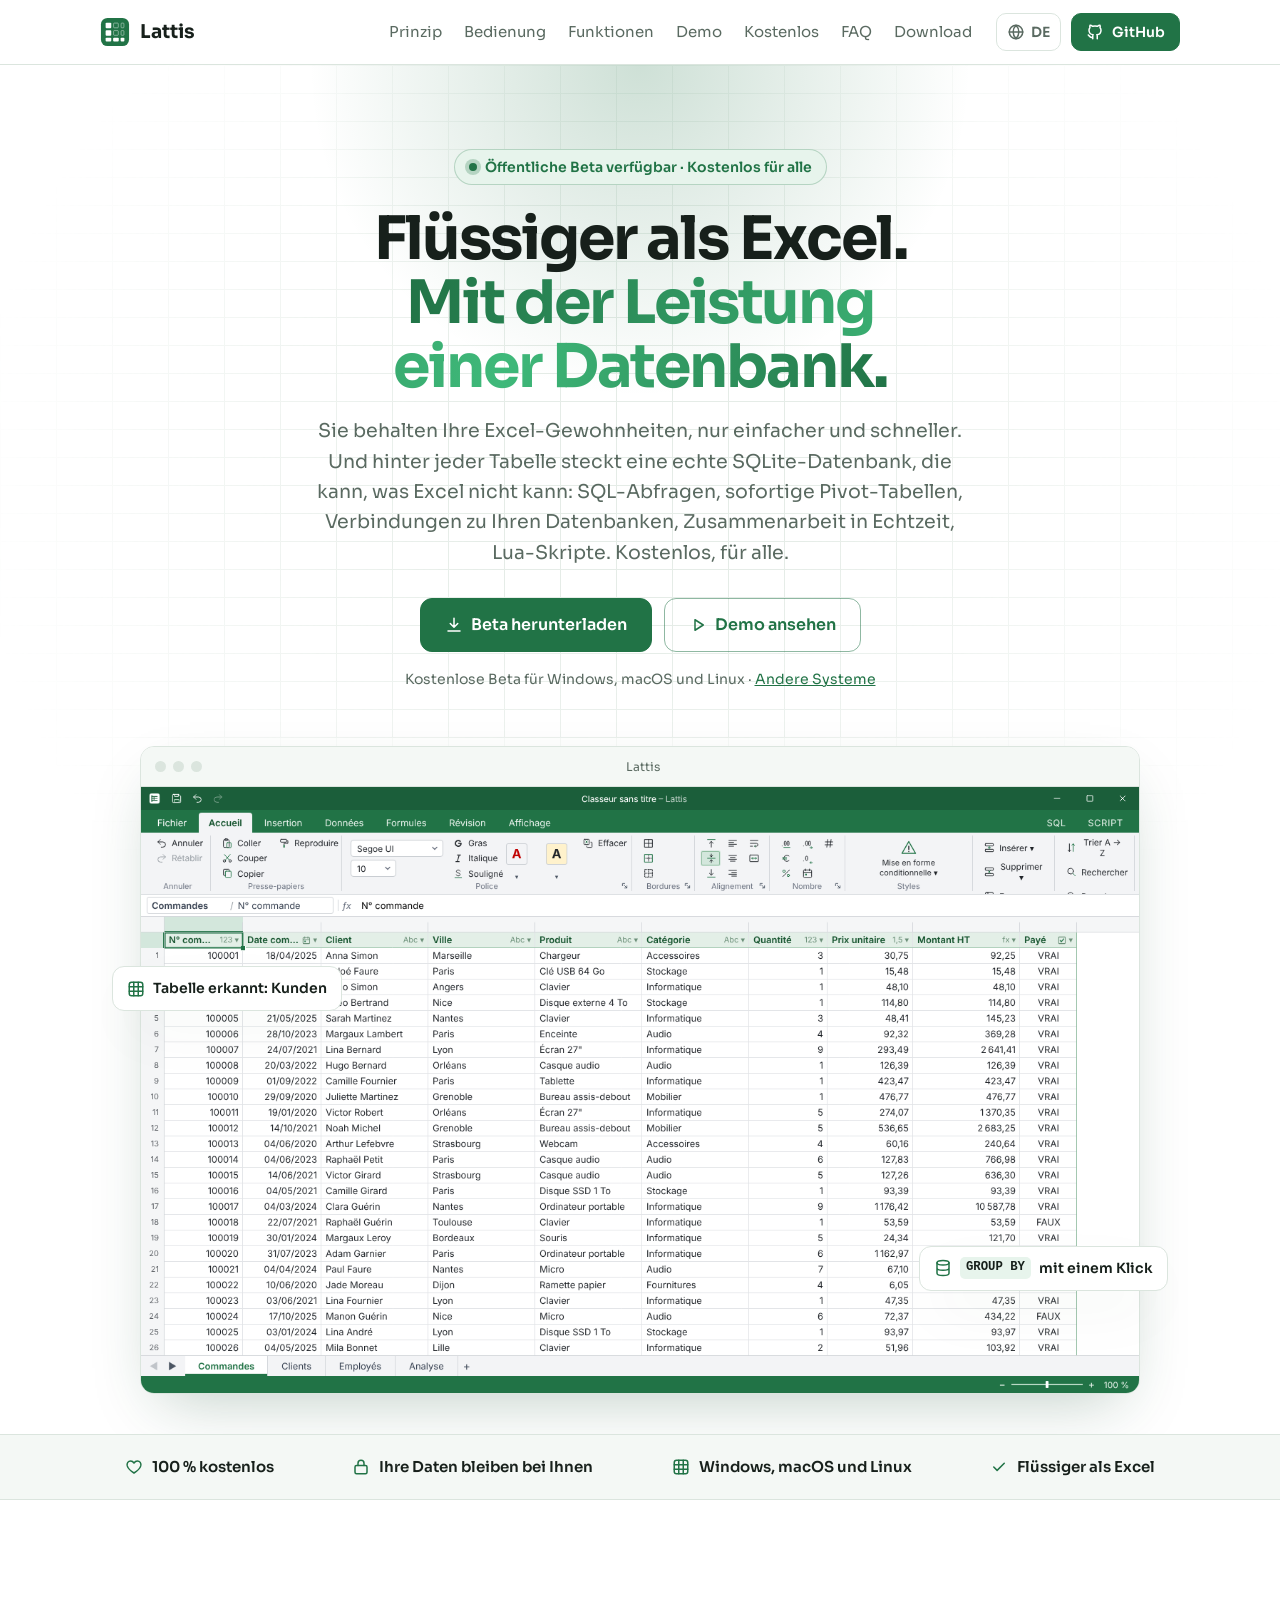
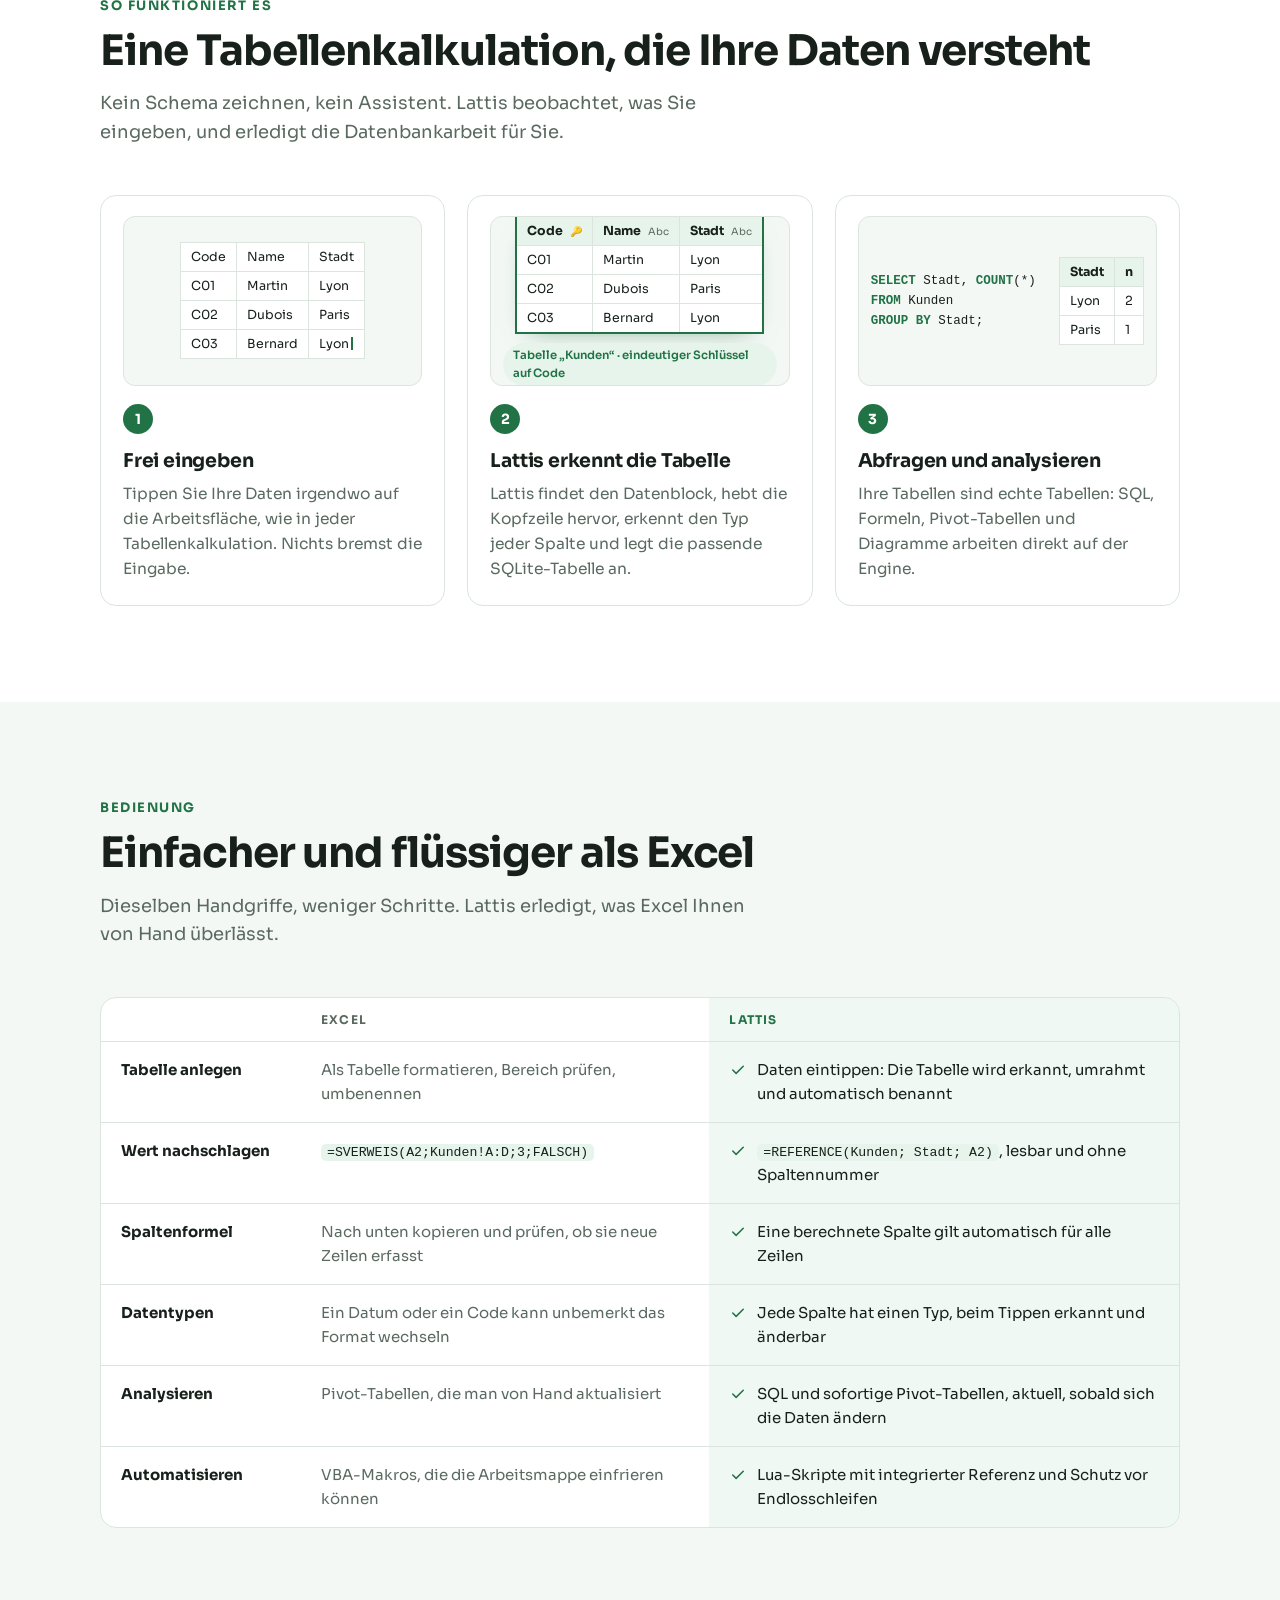
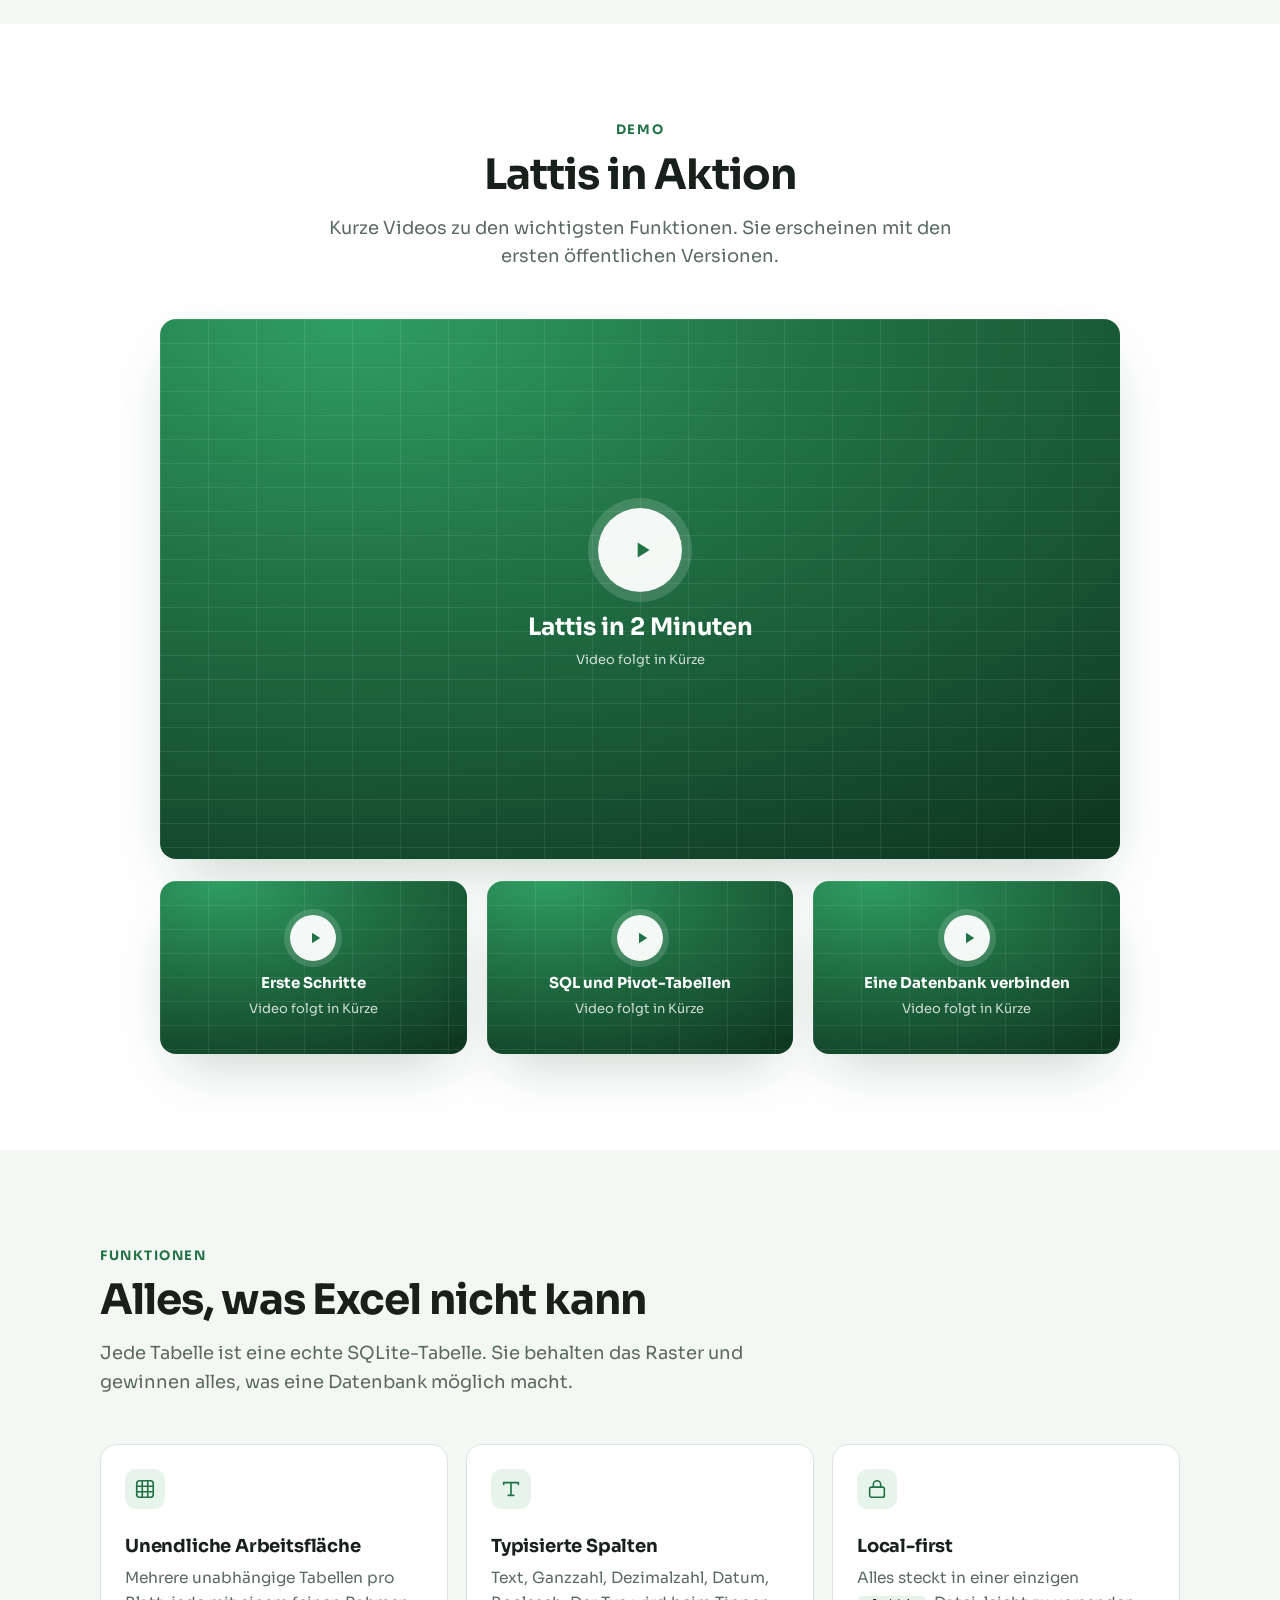
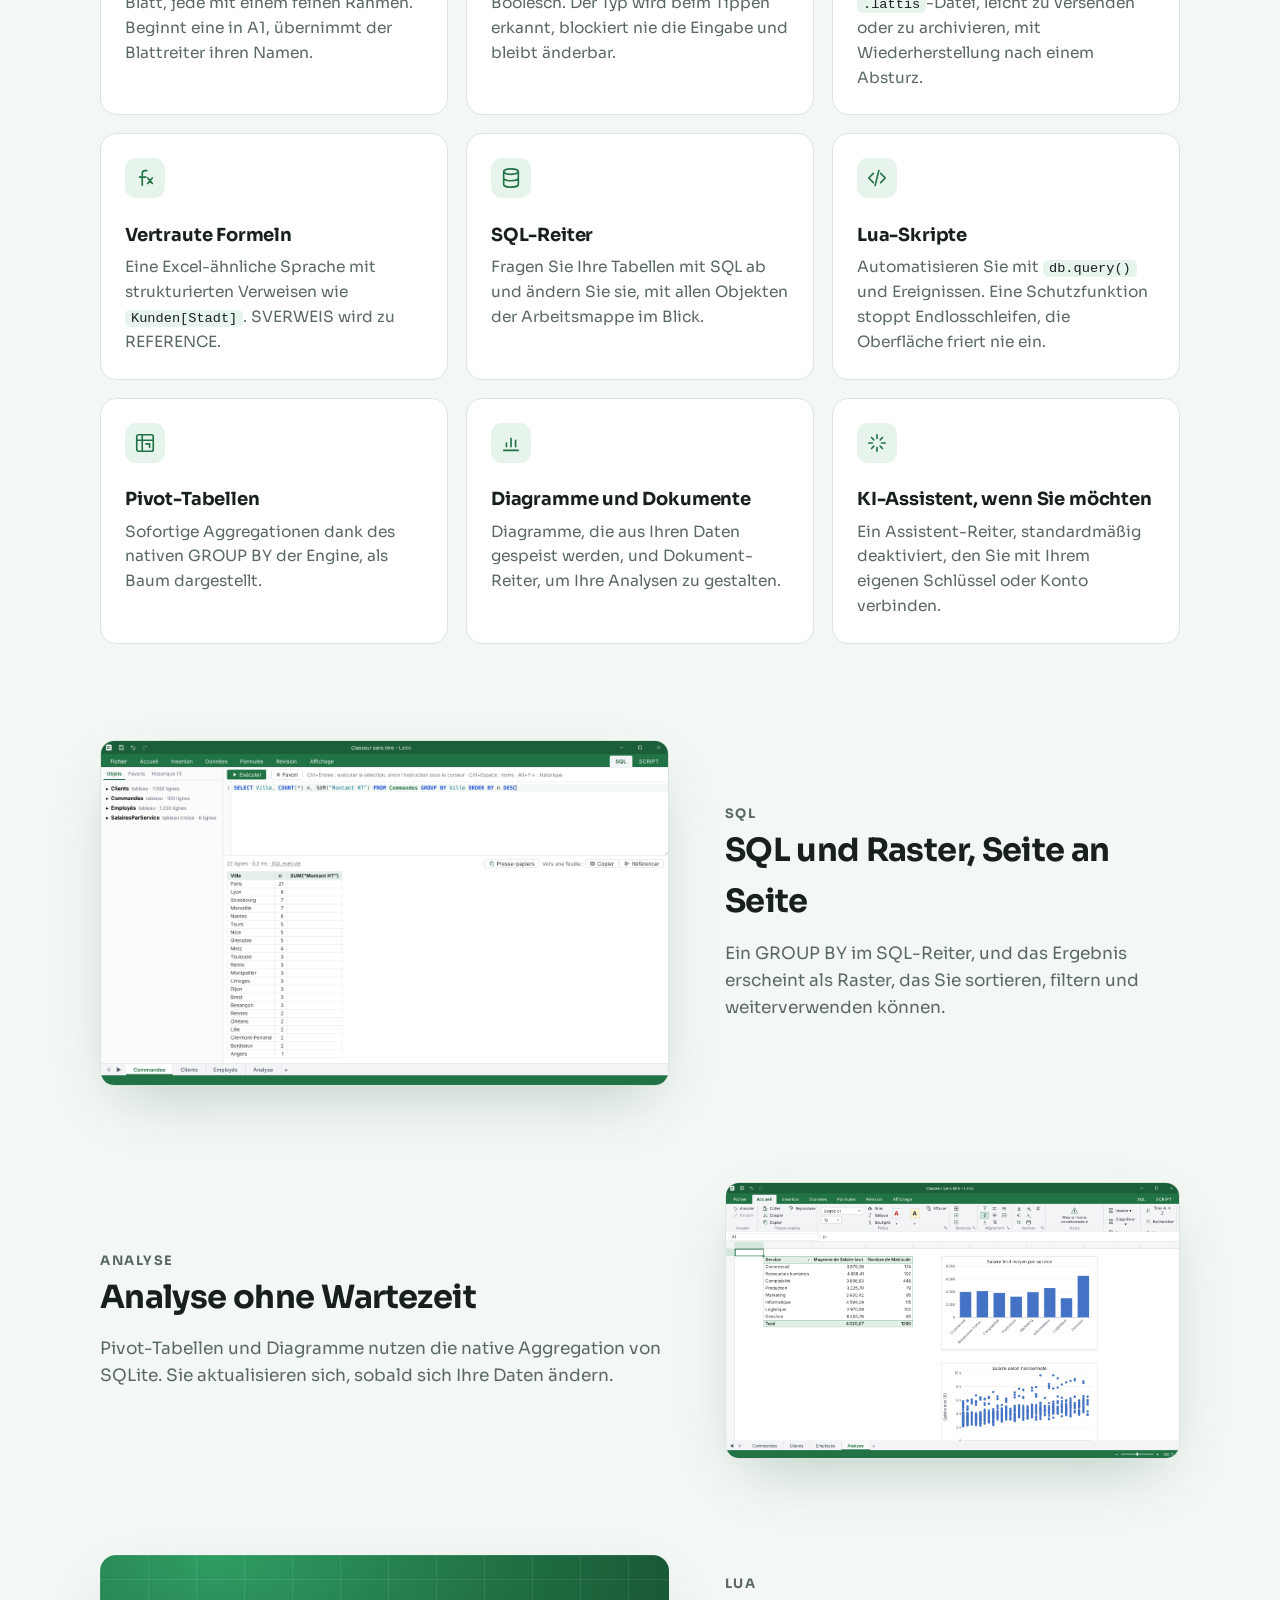
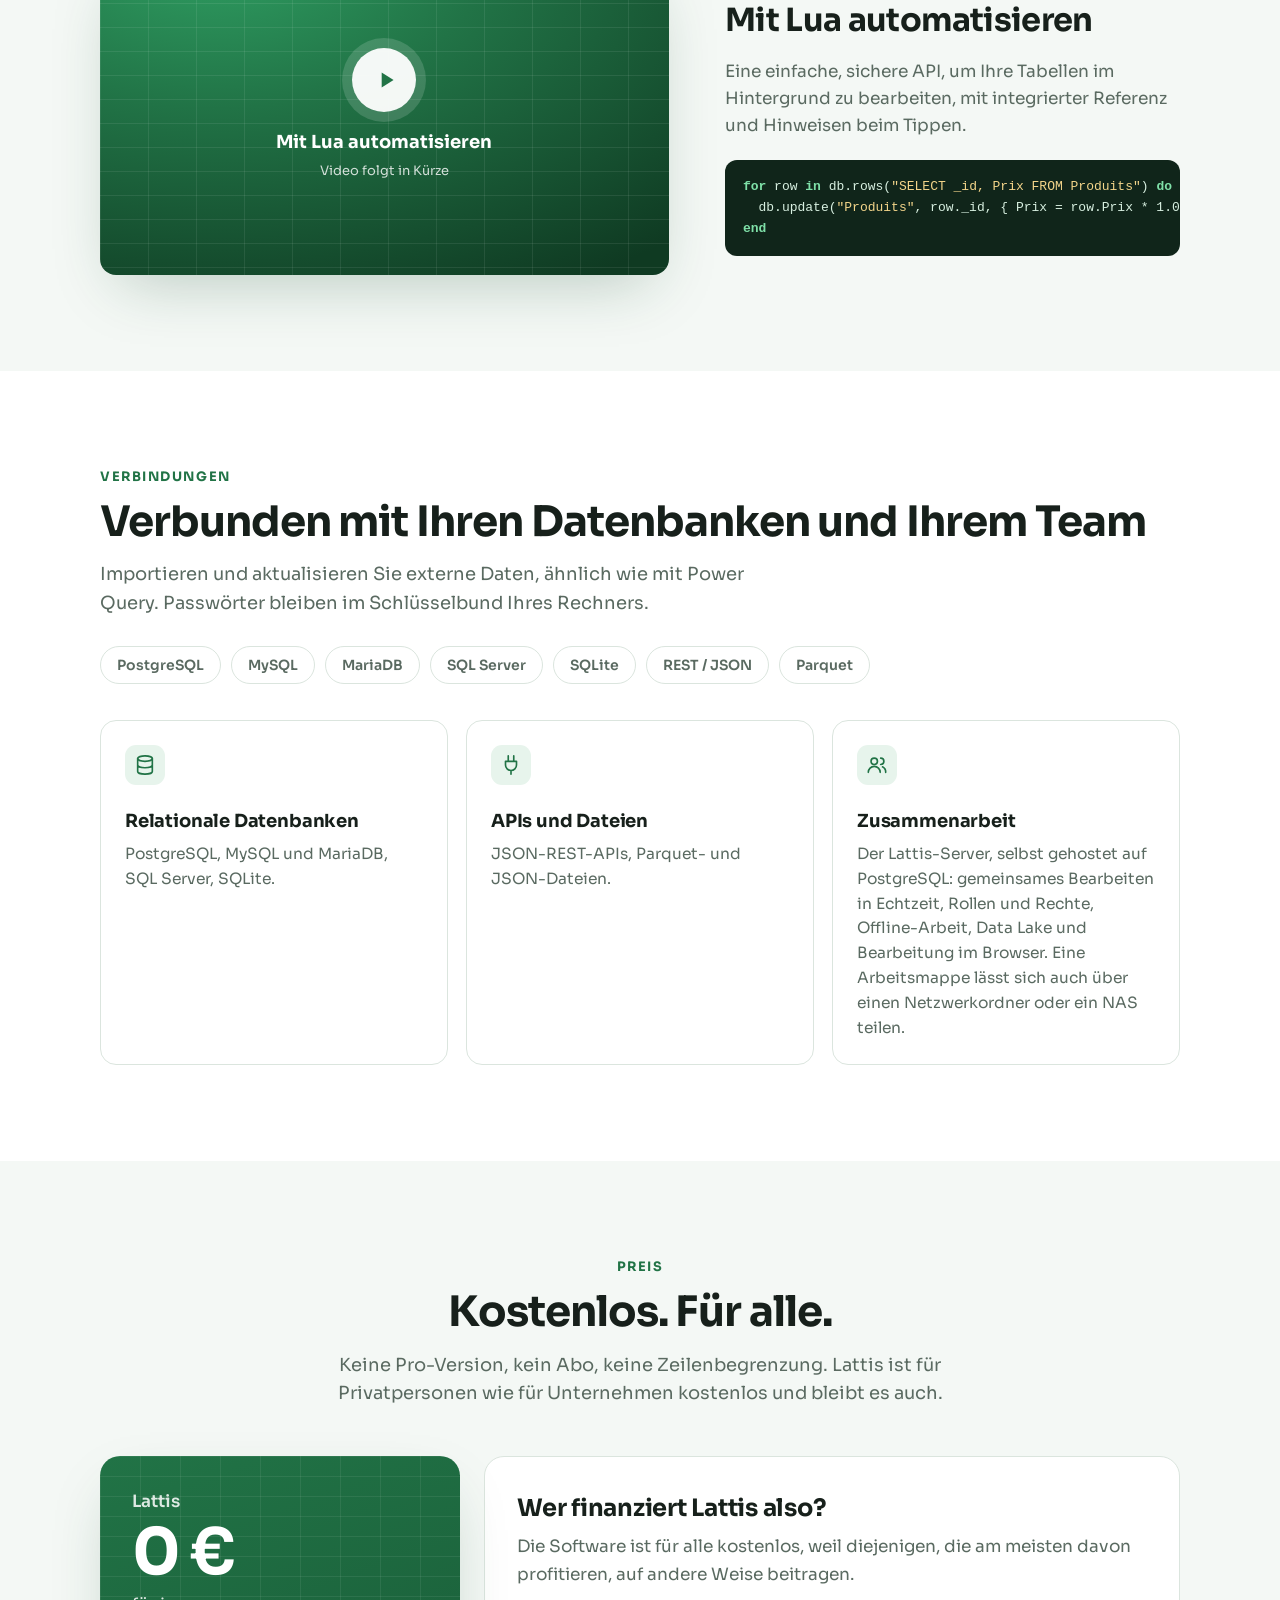
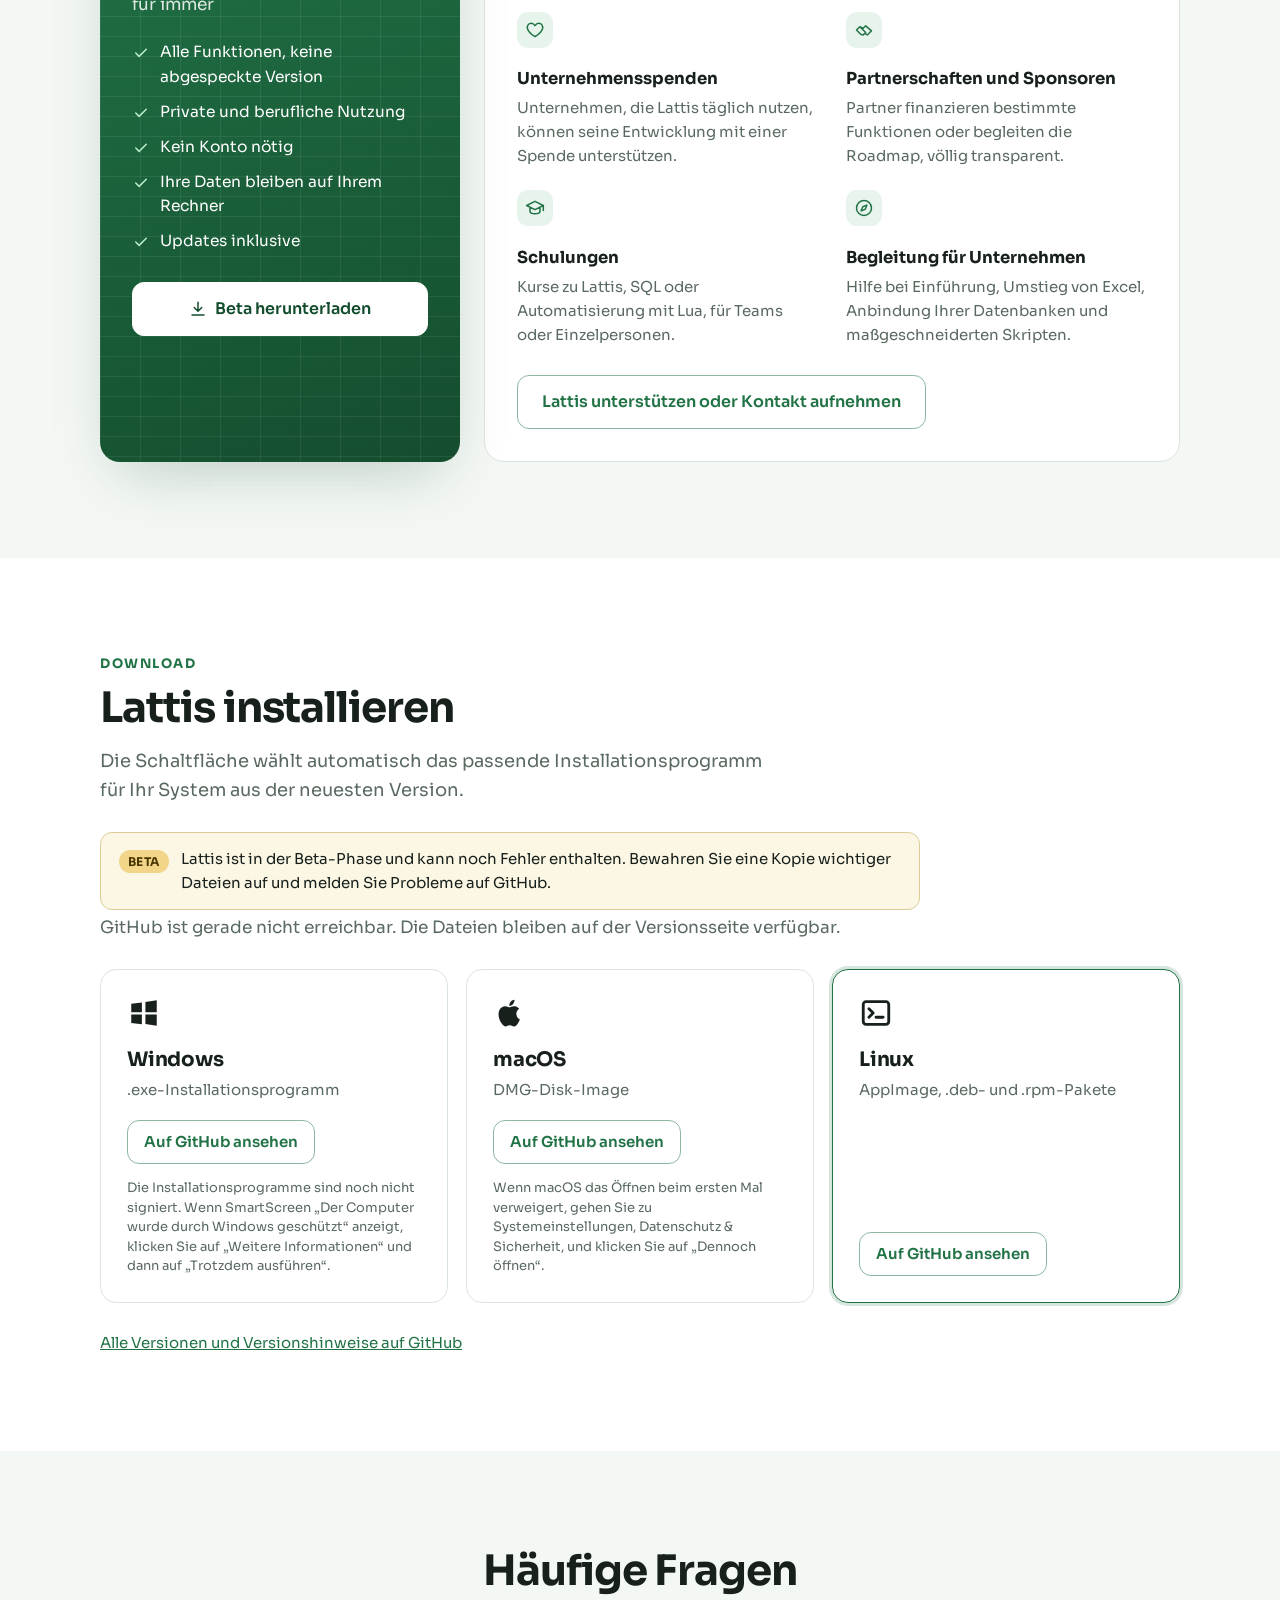
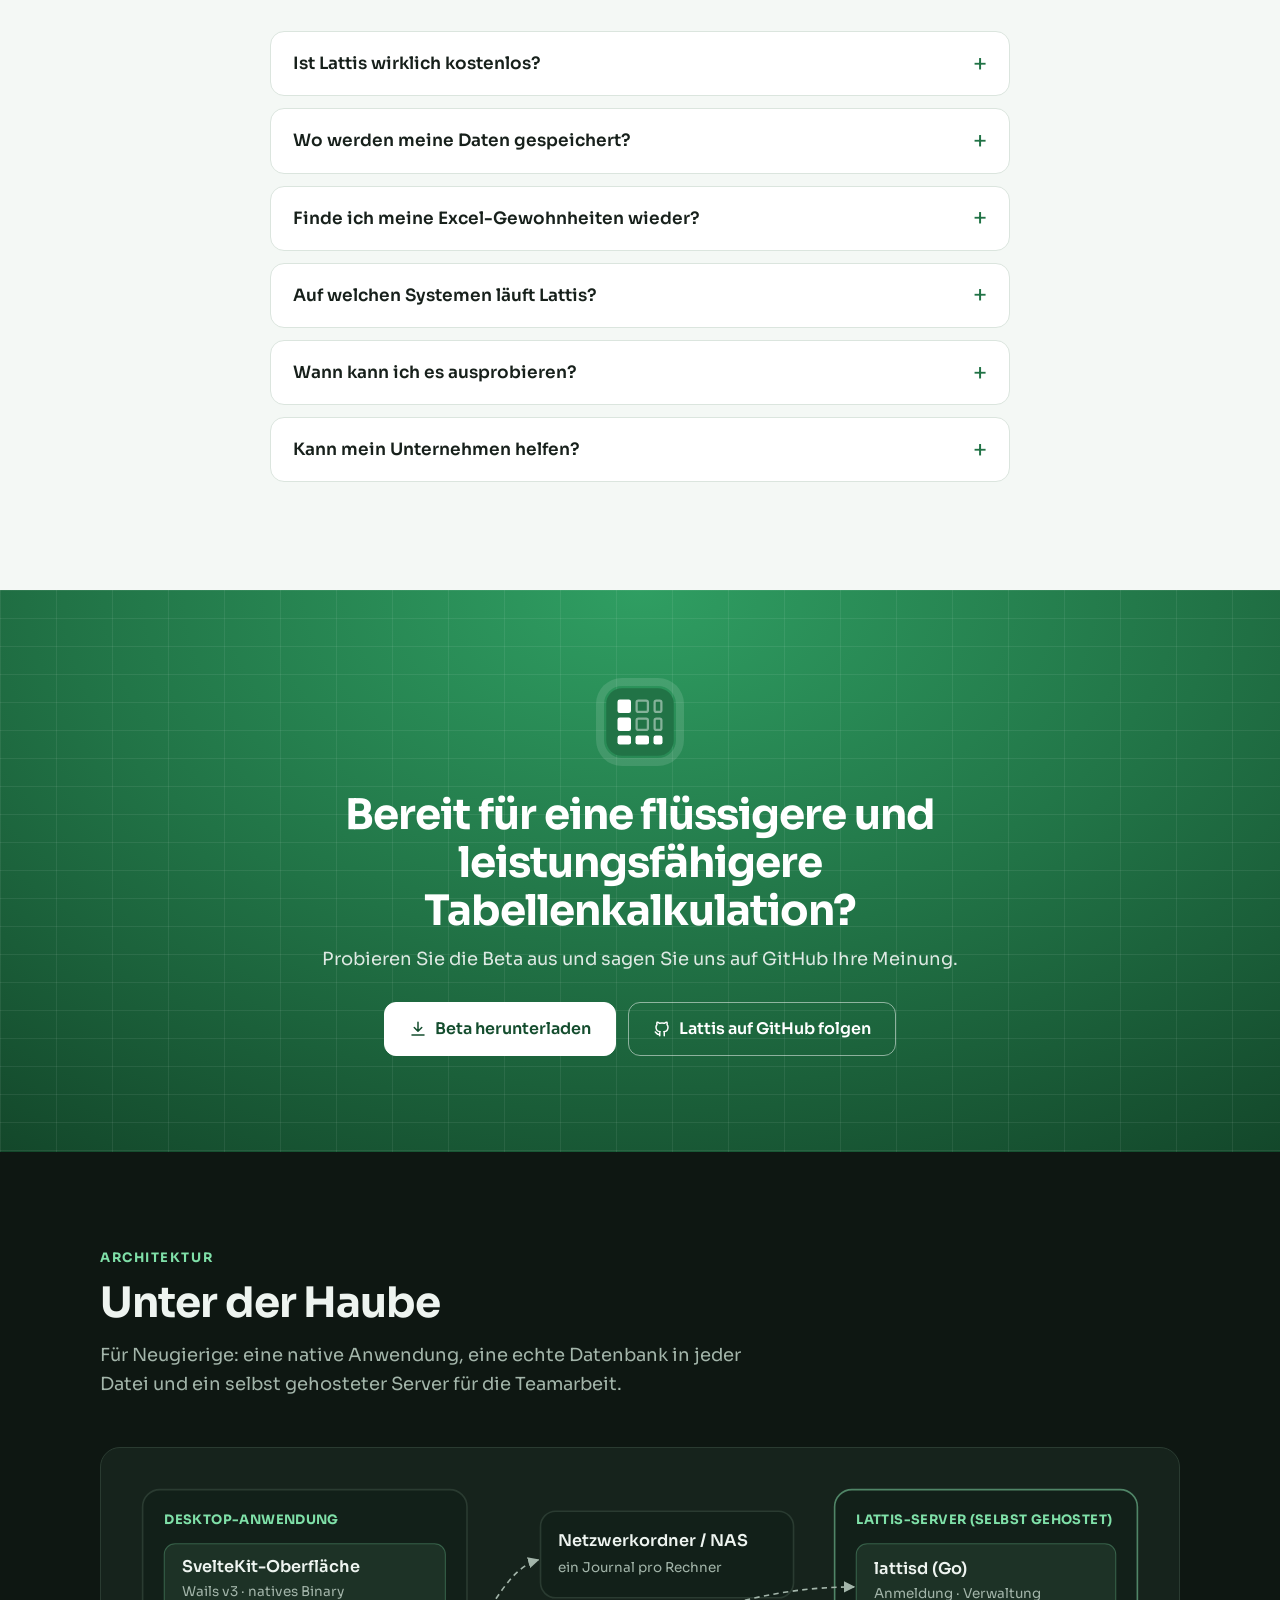
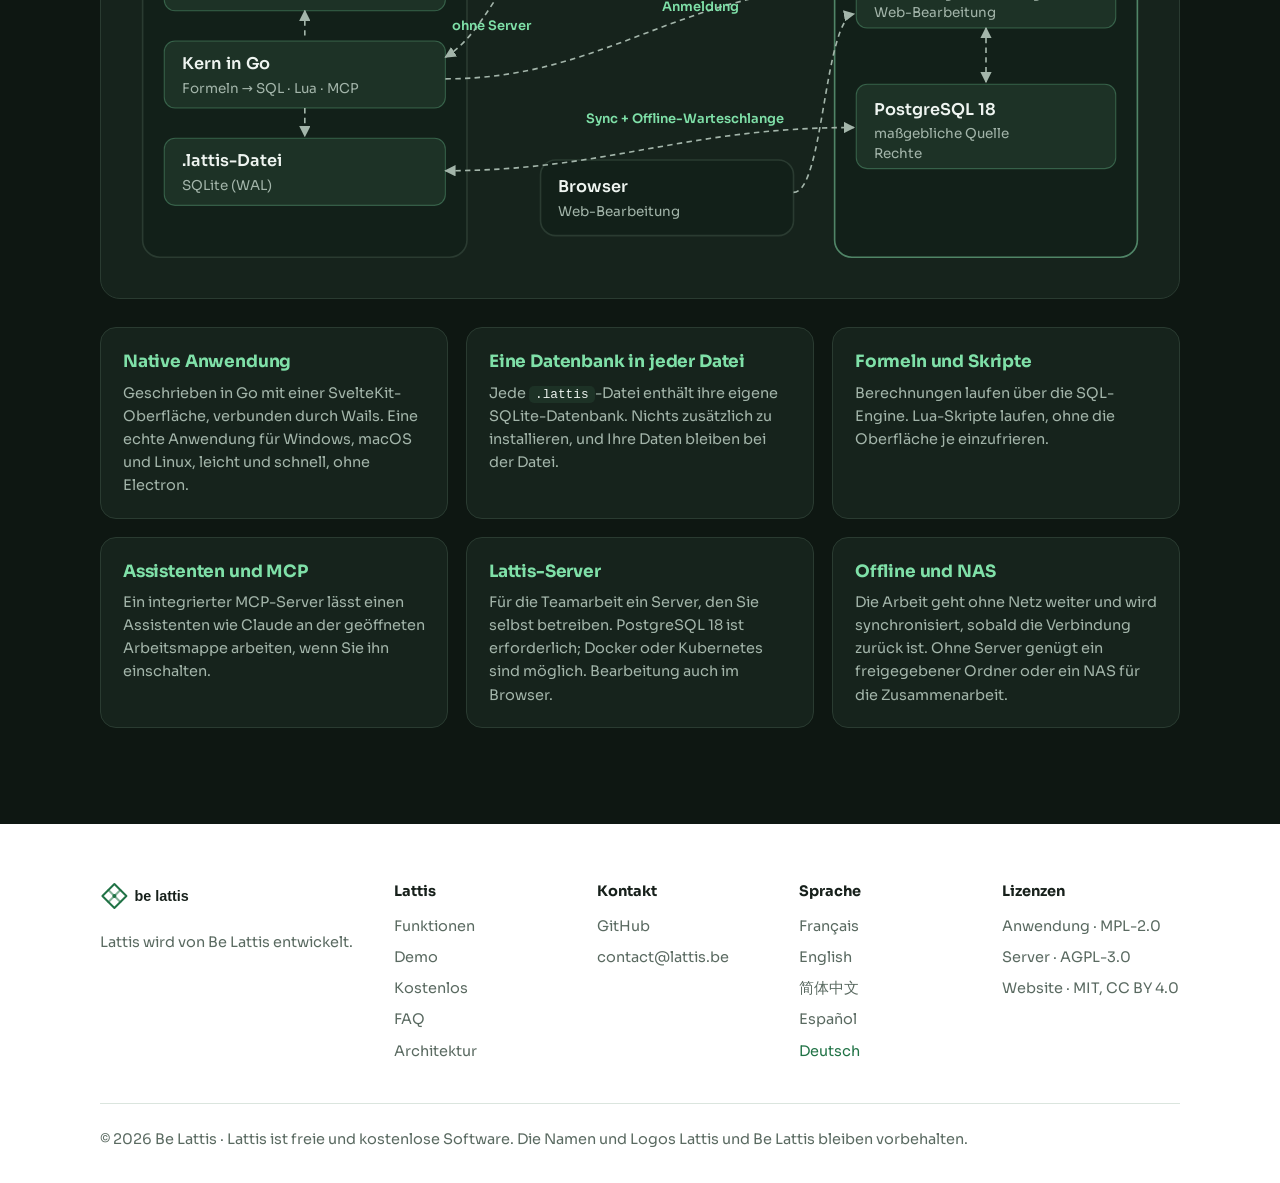
==== de/index.html @ f8950a12 "Accroche : retour à la ligne après « Avec la puissance » (et équivalents) Co-Authored-By: Claude Opu" ====
<!doctype html>
<html lang="de">
<head>
<meta charset="utf-8">
<meta name="viewport" content="width=device-width,initial-scale=1">
<title>Lattis, die kostenlose Tabellenkalkulation, flüssiger als Excel, mit der Leistung einer Datenbank</title>
<meta name="description" content="Lattis ist eine kostenlose Desktop-Tabellenkalkulation, flüssiger als Excel, die alles mitbringt, was eine Datenbank kann: SQL, sofortige Pivot-Tabellen, Verbindungen zu Ihren Datenbanken und Lua-Skripte.">
<link rel="canonical" href="https://www.lattis.be/de/">
<link rel="alternate" hreflang="fr" href="https://www.lattis.be/">
<link rel="alternate" hreflang="en" href="https://www.lattis.be/en/">
<link rel="alternate" hreflang="zh" href="https://www.lattis.be/zh/">
<link rel="alternate" hreflang="es" href="https://www.lattis.be/es/">
<link rel="alternate" hreflang="de" href="https://www.lattis.be/de/">
<link rel="alternate" hreflang="x-default" href="https://www.lattis.be/">
<meta property="og:title" content="Lattis, die kostenlose Tabellenkalkulation, flüssiger als Excel, mit der Leistung einer Datenbank">
<meta property="og:description" content="Lattis ist eine kostenlose Desktop-Tabellenkalkulation, flüssiger als Excel, die alles mitbringt, was eine Datenbank kann: SQL, sofortige Pivot-Tabellen, Verbindungen zu Ihren Datenbanken und Lua-Skripte.">
<meta property="og:image" content="https://www.lattis.be/assets/11-demo-ouverture.png">
<meta property="og:locale" content="de_DE">
<meta name="theme-color" content="#217346">
<link rel="icon" type="image/svg+xml" href="../favicon.svg">
<link rel="preconnect" href="https://fonts.googleapis.com"><link rel="preconnect" href="https://fonts.gstatic.com" crossorigin>
<link rel="stylesheet" href="https://fonts.googleapis.com/css2?family=Sora:wght@400;500;600;700&display=swap">
<link rel="stylesheet" href="../style.css">

</head>
<body>
<svg width="0" height="0" style="position:absolute" aria-hidden="true">
<symbol id="i-grid" viewBox="0 0 24 24"><rect x="3" y="3" width="18" height="18" rx="3"/><path d="M3 9h18M3 15h18M9 3v18M15 3v18"/></symbol>
<symbol id="i-type" viewBox="0 0 24 24"><path d="M4 7V5h16v2M9 19h6M12 5v14"/></symbol>
<symbol id="i-lock" viewBox="0 0 24 24"><rect x="4" y="10" width="16" height="11" rx="2"/><path d="M8 10V7a4 4 0 0 1 8 0v3"/></symbol>
<symbol id="i-fx" viewBox="0 0 24 24"><path d="M14 4h-2a3 3 0 0 0-3 3v13M6 11h7M15 12l5 6M20 12l-5 6"/></symbol>
<symbol id="i-db" viewBox="0 0 24 24"><ellipse cx="12" cy="5" rx="8" ry="3"/><path d="M4 5v14c0 1.7 3.6 3 8 3s8-1.3 8-3V5M4 12c0 1.7 3.6 3 8 3s8-1.3 8-3"/></symbol>
<symbol id="i-code" viewBox="0 0 24 24"><path d="m8 7-5 5 5 5M16 7l5 5-5 5M14 4l-4 16"/></symbol>
<symbol id="i-pivot" viewBox="0 0 24 24"><rect x="3" y="3" width="18" height="18" rx="2"/><path d="M3 9h18M9 3v18M13 13h4v4"/></symbol>
<symbol id="i-chart" viewBox="0 0 24 24"><path d="M4 20h16M7 16v-4M12 16V7M17 16v-7"/></symbol>
<symbol id="i-spark" viewBox="0 0 24 24"><path d="M12 3v4M12 17v4M3 12h4M17 12h4M6 6l2.5 2.5M15.5 15.5 18 18M6 18l2.5-2.5M15.5 8.5 18 6"/></symbol>
<symbol id="i-plug" viewBox="0 0 24 24"><path d="M9 2v6M15 2v6M6 8h12v4a6 6 0 0 1-12 0zM12 18v4"/></symbol>
<symbol id="i-cloud" viewBox="0 0 24 24"><path d="M7 18a5 5 0 1 1 1-9.9A6 6 0 0 1 19.5 10 4 4 0 0 1 18 18z"/></symbol>
<symbol id="i-users" viewBox="0 0 24 24"><circle cx="9" cy="8" r="3.5"/><path d="M2.5 20a6.5 6.5 0 0 1 13 0M16 4.5a3.5 3.5 0 0 1 0 7M18 14a6.5 6.5 0 0 1 3.5 6"/></symbol>
<symbol id="i-heart" viewBox="0 0 24 24"><path d="M12 20s-7.5-4.6-9-9.5C2 6.9 4.3 4 7.5 4c2 0 3.5 1.2 4.5 2.7C13 5.2 14.5 4 16.5 4 19.7 4 22 6.9 21 10.5 19.5 15.4 12 20 12 20z"/></symbol>
<symbol id="i-hand" viewBox="0 0 24 24"><path d="M3 12l4-4 4 2 3-3 7 6-5 5-3-2-2 2-3-1zM7 8l7 7"/></symbol>
<symbol id="i-cap" viewBox="0 0 24 24"><path d="M2 9l10-5 10 5-10 5zM6 11v5c0 1.7 2.7 3 6 3s6-1.3 6-3v-5M22 9v6"/></symbol>
<symbol id="i-compass" viewBox="0 0 24 24"><circle cx="12" cy="12" r="9"/><path d="m15.5 8.5-2 5-5 2 2-5z"/></symbol>
<symbol id="i-check" viewBox="0 0 24 24"><path d="m5 12 4.5 4.5L19 7"/></symbol>
<symbol id="i-play" viewBox="0 0 24 24"><path d="M8 5v14l11-7z"/></symbol>
<symbol id="i-down" viewBox="0 0 24 24"><path d="M12 3v12M7 10l5 5 5-5M4 20h16"/></symbol>
<symbol id="i-win" viewBox="0 0 24 24"><path d="M3 5.5 10.5 4.5v7H3zM13 4.2 21 3v8.5h-8zM3 13h7.5v7L3 19zM13 13h8v8l-8-1.2z"/></symbol>
<symbol id="i-apple" viewBox="0 0 24 24"><path d="M16.5 12.6c0-2.4 2-3.5 2-3.6-1.1-1.6-2.8-1.8-3.4-1.8-1.4-.2-2.8.8-3.5.8s-1.8-.8-3-.8C7 7.2 5.5 8.1 4.7 9.6c-1.7 2.9-.4 7.2 1.2 9.5.8 1.1 1.7 2.4 2.9 2.4 1.2 0 1.6-.8 3-.8s1.8.8 3 .8c1.3 0 2.1-1.2 2.8-2.3.9-1.3 1.3-2.6 1.3-2.7 0 0-2.4-.9-2.4-3.9zM14.2 5.6c.6-.8 1.1-1.9 1-3-.9 0-2.1.6-2.7 1.4-.6.7-1.1 1.8-1 2.9 1 .1 2.1-.5 2.7-1.3z"/></symbol>
<symbol id="i-linux" viewBox="0 0 24 24"><rect x="3" y="4" width="18" height="16" rx="2"/><path d="m7 9 3 3-3 3M12 15h5"/></symbol>
<symbol id="i-globe" viewBox="0 0 24 24"><circle cx="12" cy="12" r="9"/><path d="M3 12h18M12 3c2.5 2.5 3.8 5.5 3.8 9s-1.3 6.5-3.8 9c-2.5-2.5-3.8-5.5-3.8-9S9.5 5.5 12 3z"/></symbol>
<symbol id="i-gh" viewBox="0 0 24 24"><path d="M9 19c-4.3 1.4-4.3-2.5-6-3m12 5v-3.5c0-1 .1-1.4-.5-2 2.8-.3 5.5-1.4 5.5-6a4.6 4.6 0 0 0-1.3-3.2 4.2 4.2 0 0 0-.1-3.2s-1.1-.3-3.5 1.3a12.3 12.3 0 0 0-6.2 0C6.5 2.8 5.4 3.1 5.4 3.1a4.2 4.2 0 0 0-.1 3.2A4.6 4.6 0 0 0 4 9.5c0 4.6 2.7 5.7 5.5 6-.6.6-.6 1.2-.5 2V21"/></symbol>
</svg>

<header class="top"><div class="w">
<a class="brand" href="../de/"><img src="../assets/lattis-icone.svg" alt="" width="30" height="30">Lattis</a>
<nav class="nav">
<a href="#comment">Prinzip</a><a href="#ergonomie">Bedienung</a><a href="#fonctions">Funktionen</a><a href="#demo">Demo</a><a href="#gratuit">Kostenlos</a><a href="#faq">FAQ</a><a href="#telecharger">Download</a>
</nav>
<div class="tools">
<details class="lang"><summary aria-label="Sprache"><svg class="ico"><use href="#i-globe"/></svg><span>DE</span></summary>
<div class="menu"><a href="../" hreflang="fr" lang="fr" data-lang="fr">Français</a><a href="../en/" hreflang="en" lang="en" data-lang="en">English</a><a href="../zh/" hreflang="zh" lang="zh" data-lang="zh">简体中文</a><a href="../es/" hreflang="es" lang="es" data-lang="es">Español</a><a href="../de/" hreflang="de" lang="de" data-lang="de" aria-current="true">Deutsch</a></div></details>
<a class="btn sm" href="https://github.com/Be-Lattis/lattis-app"><svg class="ico"><use href="#i-gh"/></svg><span>GitHub</span></a>
</div>
</div></header>

<main>
<section class="hero">
<div class="bg-grid" aria-hidden="true"></div>
<div class="w">
<span class="badge"><span class="dot"></span>Öffentliche Beta verfügbar · Kostenlos für alle</span>
<h1>Flüssiger als Excel.<br><span class="accent">Mit der Leistung<br class="hbr">einer Datenbank.</span></h1>
<p class="sub">Sie behalten Ihre Excel-Gewohnheiten, nur einfacher und schneller. Und hinter jeder Tabelle steckt eine echte SQLite-Datenbank, die kann, was Excel nicht kann: SQL-Abfragen, sofortige Pivot-Tabellen, Verbindungen zu Ihren Datenbanken, Zusammenarbeit in Echtzeit, Lua-Skripte. Kostenlos, für alle.</p>
<div class="ctas">
<a class="btn" id="dl-hero" href="#telecharger"><svg class="ico"><use href="#i-down"/></svg><span>Beta herunterladen</span></a>
<a class="btn ghost" href="#demo"><svg class="ico"><use href="#i-play"/></svg>Demo ansehen</a>
</div>
<p class="dlnote" id="dl-note">Kostenlose Beta für Windows, macOS und Linux · <a href="#telecharger">Andere Systeme</a></p>
<div class="stage">
<div class="window">
<div class="bar"><i></i><i></i><i></i><span>Lattis</span></div>
<img src="../assets/11-demo-ouverture.png" alt="Screenshot von Lattis: mehrere Tabellen auf einem Blatt" width="1440" height="860">
</div>
<div class="chip c1"><svg class="ico"><use href="#i-grid"/></svg>Tabelle erkannt: Kunden</div>
<div class="chip c2"><svg class="ico"><use href="#i-db"/></svg><code>GROUP BY</code> mit einem Klick</div>
</div>
</div>
</section>

<div class="strip"><div class="w">
<span><svg class="ico"><use href="#i-heart"/></svg>100 % kostenlos</span>
<span><svg class="ico"><use href="#i-lock"/></svg>Ihre Daten bleiben bei Ihnen</span>
<span><svg class="ico"><use href="#i-grid"/></svg>Windows, macOS und Linux</span>
<span><svg class="ico"><use href="#i-check"/></svg>Flüssiger als Excel</span>
</div></div>

<section id="comment"><div class="w">
<p class="kicker">So funktioniert es</p>
<h2>Eine Tabellenkalkulation, die Ihre Daten versteht</h2>
<p class="lead">Kein Schema zeichnen, kein Assistent. Lattis beobachtet, was Sie eingeben, und erledigt die Datenbankarbeit für Sie.</p>
<div class="steps">
<div class="step">
<div class="ill">
<table class="mini"><tr><td>Code</td><td>Name</td><td>Stadt</td></tr><tr><td>C01</td><td>Martin</td><td>Lyon</td></tr><tr><td>C02</td><td>Dubois</td><td>Paris</td></tr><tr><td>C03</td><td>Bernard</td><td>Lyon<span class="caret"></span></td></tr></table>
</div>
<span class="num">1</span><h3>Frei eingeben</h3><p>Tippen Sie Ihre Daten irgendwo auf die Arbeitsfläche, wie in jeder Tabellenkalkulation. Nichts bremst die Eingabe.</p>
</div>
<div class="step">
<div class="ill">
<table class="mini on"><tr><th>Code <small>🔑</small></th><th>Name <small>Abc</small></th><th>Stadt <small>Abc</small></th></tr><tr><td>C01</td><td>Martin</td><td>Lyon</td></tr><tr><td>C02</td><td>Dubois</td><td>Paris</td></tr><tr><td>C03</td><td>Bernard</td><td>Lyon</td></tr></table>
<span class="tag">Tabelle „Kunden“ · eindeutiger Schlüssel auf Code</span>
</div>
<span class="num">2</span><h3>Lattis erkennt die Tabelle</h3><p>Lattis findet den Datenblock, hebt die Kopfzeile hervor, erkennt den Typ jeder Spalte und legt die passende SQLite-Tabelle an.</p>
</div>
<div class="step">
<div class="ill code">
<pre><b>SELECT</b> Stadt, <b>COUNT</b>(*)
<b>FROM</b> Kunden
<b>GROUP BY</b> Stadt;</pre>
<table class="mini res"><tr><th>Stadt</th><th>n</th></tr><tr><td>Lyon</td><td>2</td></tr><tr><td>Paris</td><td>1</td></tr></table>
</div>
<span class="num">3</span><h3>Abfragen und analysieren</h3><p>Ihre Tabellen sind echte Tabellen: SQL, Formeln, Pivot-Tabellen und Diagramme arbeiten direkt auf der Engine.</p>
</div>
</div>
</div></section>

<section class="alt" id="ergonomie"><div class="w">
<p class="kicker">Bedienung</p>
<h2>Einfacher und flüssiger als Excel</h2>
<p class="lead">Dieselben Handgriffe, weniger Schritte. Lattis erledigt, was Excel Ihnen von Hand überlässt.</p>
<div class="ergo">
<div class="erow head"><span></span><span class="ex">Excel</span><span class="el">Lattis</span></div>
<div class="erow"><span class="ek">Tabelle anlegen</span><span class="ex" data-l="Excel">Als Tabelle formatieren, Bereich prüfen, umbenennen</span><span class="el"><svg class="ico"><use href="#i-check"/></svg><span>Daten eintippen: Die Tabelle wird erkannt, umrahmt und automatisch benannt</span></span></div>
<div class="erow"><span class="ek">Wert nachschlagen</span><span class="ex" data-l="Excel"><code>=SVERWEIS(A2;Kunden!A:D;3;FALSCH)</code></span><span class="el"><svg class="ico"><use href="#i-check"/></svg><span><code>=REFERENCE(Kunden; Stadt; A2)</code>, lesbar und ohne Spaltennummer</span></span></div>
<div class="erow"><span class="ek">Spaltenformel</span><span class="ex" data-l="Excel">Nach unten kopieren und prüfen, ob sie neue Zeilen erfasst</span><span class="el"><svg class="ico"><use href="#i-check"/></svg><span>Eine berechnete Spalte gilt automatisch für alle Zeilen</span></span></div>
<div class="erow"><span class="ek">Datentypen</span><span class="ex" data-l="Excel">Ein Datum oder ein Code kann unbemerkt das Format wechseln</span><span class="el"><svg class="ico"><use href="#i-check"/></svg><span>Jede Spalte hat einen Typ, beim Tippen erkannt und änderbar</span></span></div>
<div class="erow"><span class="ek">Analysieren</span><span class="ex" data-l="Excel">Pivot-Tabellen, die man von Hand aktualisiert</span><span class="el"><svg class="ico"><use href="#i-check"/></svg><span>SQL und sofortige Pivot-Tabellen, aktuell, sobald sich die Daten ändern</span></span></div>
<div class="erow"><span class="ek">Automatisieren</span><span class="ex" data-l="Excel">VBA-Makros, die die Arbeitsmappe einfrieren können</span><span class="el"><svg class="ico"><use href="#i-check"/></svg><span>Lua-Skripte mit integrierter Referenz und Schutz vor Endlosschleifen</span></span></div>
</div>
</div></section>

<section id="demo"><div class="w">
<p class="kicker">Demo</p>
<h2>Lattis in Aktion</h2>
<p class="lead">Kurze Videos zu den wichtigsten Funktionen. Sie erscheinen mit den ersten öffentlichen Versionen.</p>
<div class="video main" role="img" aria-label="Lattis in 2 Minuten (Video folgt in Kürze)">
<div class="vgrid" aria-hidden="true"></div>
<span class="play"><svg><use href="#i-play"/></svg></span>
<strong>Lattis in 2 Minuten</strong><em>Video folgt in Kürze</em>
</div>
<div class="vids">
<div class="video" role="img" aria-label="Erste Schritte (Video folgt in Kürze)"><div class="vgrid" aria-hidden="true"></div><span class="play"><svg><use href="#i-play"/></svg></span><strong>Erste Schritte</strong><em>Video folgt in Kürze</em></div>
<div class="video" role="img" aria-label="SQL und Pivot-Tabellen (Video folgt in Kürze)"><div class="vgrid" aria-hidden="true"></div><span class="play"><svg><use href="#i-play"/></svg></span><strong>SQL und Pivot-Tabellen</strong><em>Video folgt in Kürze</em></div>
<div class="video" role="img" aria-label="Eine Datenbank verbinden (Video folgt in Kürze)"><div class="vgrid" aria-hidden="true"></div><span class="play"><svg><use href="#i-play"/></svg></span><strong>Eine Datenbank verbinden</strong><em>Video folgt in Kürze</em></div>
</div>
</div></section>

<section class="alt" id="fonctions"><div class="w">
<p class="kicker">Funktionen</p>
<h2>Alles, was Excel nicht kann</h2>
<p class="lead">Jede Tabelle ist eine echte SQLite-Tabelle. Sie behalten das Raster und gewinnen alles, was eine Datenbank möglich macht.</p>
<div class="feats">
<div class="feat"><svg class="fi"><use href="#i-grid"/></svg><h3>Unendliche Arbeitsfläche</h3><p>Mehrere unabhängige Tabellen pro Blatt, jede mit einem feinen Rahmen. Beginnt eine in A1, übernimmt der Blattreiter ihren Namen.</p></div>
<div class="feat"><svg class="fi"><use href="#i-type"/></svg><h3>Typisierte Spalten</h3><p>Text, Ganzzahl, Dezimalzahl, Datum, Boolesch. Der Typ wird beim Tippen erkannt, blockiert nie die Eingabe und bleibt änderbar.</p></div>
<div class="feat"><svg class="fi"><use href="#i-lock"/></svg><h3>Local-first</h3><p>Alles steckt in einer einzigen <code>.lattis</code>-Datei, leicht zu versenden oder zu archivieren, mit Wiederherstellung nach einem Absturz.</p></div>
<div class="feat"><svg class="fi"><use href="#i-fx"/></svg><h3>Vertraute Formeln</h3><p>Eine Excel-ähnliche Sprache mit strukturierten Verweisen wie <code>Kunden[Stadt]</code>. SVERWEIS wird zu REFERENCE.</p></div>
<div class="feat"><svg class="fi"><use href="#i-db"/></svg><h3>SQL-Reiter</h3><p>Fragen Sie Ihre Tabellen mit SQL ab und ändern Sie sie, mit allen Objekten der Arbeitsmappe im Blick.</p></div>
<div class="feat"><svg class="fi"><use href="#i-code"/></svg><h3>Lua-Skripte</h3><p>Automatisieren Sie mit <code>db.query()</code> und Ereignissen. Eine Schutzfunktion stoppt Endlosschleifen, die Oberfläche friert nie ein.</p></div>
<div class="feat"><svg class="fi"><use href="#i-pivot"/></svg><h3>Pivot-Tabellen</h3><p>Sofortige Aggregationen dank des nativen GROUP BY der Engine, als Baum dargestellt.</p></div>
<div class="feat"><svg class="fi"><use href="#i-chart"/></svg><h3>Diagramme und Dokumente</h3><p>Diagramme, die aus Ihren Daten gespeist werden, und Dokument-Reiter, um Ihre Analysen zu gestalten.</p></div>
<div class="feat"><svg class="fi"><use href="#i-spark"/></svg><h3>KI-Assistent, wenn Sie möchten</h3><p>Ein Assistent-Reiter, standardmäßig deaktiviert, den Sie mit Ihrem eigenen Schlüssel oder Konto verbinden.</p></div>
</div>

<div class="show">
<div class="shot"><img src="../assets/19-sql-resultat.png" alt="SQL-Reiter von Lattis mit einem Ergebnis als Raster" loading="lazy" width="1440" height="860"></div>
<div><p class="kicker">SQL</p><h3>SQL und Raster, Seite an Seite</h3><p>Ein GROUP BY im SQL-Reiter, und das Ergebnis erscheint als Raster, das Sie sortieren, filtern und weiterverwenden können.</p></div>
</div>
<div class="show rev">
<div class="shot"><img src="../assets/15-analyse.png" alt="Pivot-Tabelle und Diagramm in Lattis" loading="lazy" width="1440" height="860"></div>
<div><p class="kicker">Analyse</p><h3>Analyse ohne Wartezeit</h3><p>Pivot-Tabellen und Diagramme nutzen die native Aggregation von SQLite. Sie aktualisieren sich, sobald sich Ihre Daten ändern.</p></div>
</div>
<div class="show">
<div class="video" role="img" aria-label="Mit Lua automatisieren (Video folgt in Kürze)"><div class="vgrid" aria-hidden="true"></div><span class="play"><svg><use href="#i-play"/></svg></span><strong>Mit Lua automatisieren</strong><em>Video folgt in Kürze</em></div>
<div><p class="kicker">Lua</p><h3>Mit Lua automatisieren</h3><p>Eine einfache, sichere API, um Ihre Tabellen im Hintergrund zu bearbeiten, mit integrierter Referenz und Hinweisen beim Tippen.</p>
<pre class="snippet"><b>for</b> row <b>in</b> db.rows(<i>"SELECT _id, Prix FROM Produits"</i>) <b>do</b>
  db.update(<i>"Produits"</i>, row._id, { Prix = row.Prix * 1.03 })
<b>end</b></pre></div>
</div>
</div></section>

<section id="connexions"><div class="w">
<p class="kicker">Verbindungen</p>
<h2>Verbunden mit Ihren Datenbanken und Ihrem Team</h2>
<p class="lead">Importieren und aktualisieren Sie externe Daten, ähnlich wie mit Power Query. Passwörter bleiben im Schlüsselbund Ihres Rechners.</p>
<div class="logos"><span>PostgreSQL</span><span>MySQL</span><span>MariaDB</span><span>SQL Server</span><span>SQLite</span><span>REST / JSON</span><span>Parquet</span></div>
<div class="feats three">
<div class="feat"><svg class="fi"><use href="#i-db"/></svg><h3>Relationale Datenbanken</h3><p>PostgreSQL, MySQL und MariaDB, SQL Server, SQLite.</p></div>
<div class="feat"><svg class="fi"><use href="#i-plug"/></svg><h3>APIs und Dateien</h3><p>JSON-REST-APIs, Parquet- und JSON-Dateien.</p></div>
<div class="feat"><svg class="fi"><use href="#i-users"/></svg><h3>Zusammenarbeit</h3><p>Der Lattis-Server, selbst gehostet auf PostgreSQL: gemeinsames Bearbeiten in Echtzeit, Rollen und Rechte, Offline-Arbeit, Data Lake und Bearbeitung im Browser. Eine Arbeitsmappe lässt sich auch über einen Netzwerkordner oder ein NAS teilen.</p></div>
</div>
</div></section>

<section class="alt" id="gratuit"><div class="w">
<p class="kicker">Preis</p>
<h2>Kostenlos. Für alle.</h2>
<p class="lead">Keine Pro-Version, kein Abo, keine Zeilenbegrenzung. Lattis ist für Privatpersonen wie für Unternehmen kostenlos und bleibt es auch.</p>
<div class="pricing">
<div class="plan">
<p class="pname">Lattis</p>
<p class="amount">0 €</p>
<p class="per">für immer</p>
<ul>
<li><svg class="ico"><use href="#i-check"/></svg>Alle Funktionen, keine abgespeckte Version</li>
<li><svg class="ico"><use href="#i-check"/></svg>Private und berufliche Nutzung</li>
<li><svg class="ico"><use href="#i-check"/></svg>Kein Konto nötig</li>
<li><svg class="ico"><use href="#i-check"/></svg>Ihre Daten bleiben auf Ihrem Rechner</li>
<li><svg class="ico"><use href="#i-check"/></svg>Updates inklusive</li>
</ul>
<a class="btn wide light" href="#telecharger"><svg class="ico"><use href="#i-down"/></svg>Beta herunterladen</a>
</div>
<div class="fund">
<h3>Wer finanziert Lattis also?</h3>
<p class="fsub">Die Software ist für alle kostenlos, weil diejenigen, die am meisten davon profitieren, auf andere Weise beitragen.</p>
<div class="fgrid">
<div><svg class="fi"><use href="#i-heart"/></svg><h4>Unternehmensspenden</h4><p>Unternehmen, die Lattis täglich nutzen, können seine Entwicklung mit einer Spende unterstützen.</p></div>
<div><svg class="fi"><use href="#i-hand"/></svg><h4>Partnerschaften und Sponsoren</h4><p>Partner finanzieren bestimmte Funktionen oder begleiten die Roadmap, völlig transparent.</p></div>
<div><svg class="fi"><use href="#i-cap"/></svg><h4>Schulungen</h4><p>Kurse zu Lattis, SQL oder Automatisierung mit Lua, für Teams oder Einzelpersonen.</p></div>
<div><svg class="fi"><use href="#i-compass"/></svg><h4>Begleitung für Unternehmen</h4><p>Hilfe bei Einführung, Umstieg von Excel, Anbindung Ihrer Datenbanken und maßgeschneiderten Skripten.</p></div>
</div>
<a class="btn ghost" href="mailto:contact@lattis.be?subject=Lattis">Lattis unterstützen oder Kontakt aufnehmen</a>
</div>
</div>
</div></section>

<section id="telecharger"><div class="w">
<p class="kicker">Download</p>
<h2>Lattis installieren</h2>
<p class="lead">Die Schaltfläche wählt automatisch das passende Installationsprogramm für Ihr System aus der neuesten Version.</p>
<div class="betanote"><span class="pill">Beta</span><p>Lattis ist in der Beta-Phase und kann noch Fehler enthalten. Bewahren Sie eine Kopie wichtiger Dateien auf und melden Sie Probleme auf GitHub.</p></div>
<p class="dlstate" id="dl-state">Neueste Version wird gesucht…</p>
<div class="oses">
<div class="os" data-os="windows"><svg class="osi"><use href="#i-win"/></svg><h3>Windows</h3><p>.exe-Installationsprogramm</p><div class="files" data-ext="exe,msix,msi"></div><p class="hint porthint" hidden>Portable Version: nur die ausführbare Datei, ohne Installation, etwa auf einem USB-Stick. .lattis-Dateien öffnen sich nicht per Doppelklick, und es wird keine Verknüpfung im Startmenü angelegt. Benötigt WebView2, das in Windows 11 und aktuellem Windows 10 enthalten ist.</p><p class="hint">Die Installationsprogramme sind noch nicht signiert. Wenn SmartScreen „Der Computer wurde durch Windows geschützt“ anzeigt, klicken Sie auf „Weitere Informationen“ und dann auf „Trotzdem ausführen“.</p></div>
<div class="os" data-os="mac"><svg class="osi"><use href="#i-apple"/></svg><h3>macOS</h3><p>DMG-Disk-Image</p><div class="files" data-ext="dmg,pkg"></div><p class="hint">Wenn macOS das Öffnen beim ersten Mal verweigert, gehen Sie zu Systemeinstellungen, Datenschutz & Sicherheit, und klicken Sie auf „Dennoch öffnen“.</p></div>
<div class="os" data-os="linux"><svg class="osi"><use href="#i-linux"/></svg><h3>Linux</h3><p>AppImage, .deb- und .rpm-Pakete</p><div class="files" data-ext="AppImage,deb,rpm"></div></div>
</div>
<p class="allrel"><a href="https://github.com/Be-Lattis/lattis-app/releases">Alle Versionen und Versionshinweise auf GitHub</a><a id="dl-sums" hidden>SHA-256-Prüfsummen</a></p>
</div></section>

<section class="alt" id="faq"><div class="w narrow">
<h2>Häufige Fragen</h2>
<details><summary>Ist Lattis wirklich kostenlos?</summary><p>Ja. Alle Funktionen sind kostenlos, für private wie berufliche Nutzung, ohne Abo und ohne Pro-Version. Das Projekt finanziert sich über Unternehmensspenden, Partnerschaften, Schulungen und Begleitung.</p></details>
<details><summary>Wo werden meine Daten gespeichert?</summary><p>Auf Ihrem Rechner. Eine Arbeitsmappe ist eine <code>.lattis</code>-Datei mit einer SQLite-Datenbank. Nichts geht an einen Server, außer Sie verbinden selbst eine externe Datenbank oder Ihren eigenen Lattis-Server.</p></details>
<details><summary>Finde ich meine Excel-Gewohnheiten wieder?</summary><p>Ja: Menüband, Kontextmenüs, Tastenkürzel, Rückgängig und Wiederholen, vertraute Formeln. SVERWEIS wird sogar automatisch in REFERENCE umgewandelt.</p></details>
<details><summary>Auf welchen Systemen läuft Lattis?</summary><p>Windows, macOS und Linux. Es ist eine native Anwendung in Go mit Wails und SvelteKit, ohne den Ballast von Electron.</p></details>
<details><summary>Wann kann ich es ausprobieren?</summary><p>Ab sofort: Eine erste Beta ist für Windows, macOS und Linux verfügbar. Die Schaltfläche Herunterladen holt automatisch die neueste Version für Ihr System.</p></details>
<details><summary>Kann mein Unternehmen helfen?</summary><p>Gern: mit einer Spende, einer Partnerschaft, einer Schulung für Ihre Teams oder individueller Begleitung. Schreiben Sie uns an contact@lattis.be.</p></details>
</div></section>

<section class="final"><div class="w">
<img src="../assets/lattis-icone.svg" alt="" width="72" height="72">
<h2>Bereit für eine flüssigere und leistungsfähigere Tabellenkalkulation?</h2>
<p>Probieren Sie die Beta aus und sagen Sie uns auf GitHub Ihre Meinung.</p>
<div class="ctas"><a class="btn light" href="#telecharger"><svg class="ico"><use href="#i-down"/></svg>Beta herunterladen</a><a class="btn onvert" href="https://github.com/Be-Lattis/lattis-app"><svg class="ico"><use href="#i-gh"/></svg>Lattis auf GitHub folgen</a></div>
</div></section>
<section class="geek" id="architecture"><div class="w">
<p class="kicker">Architektur</p>
<h2>Unter der Haube</h2>
<p class="lead">Für Neugierige: eine native Anwendung, eine echte Datenbank in jeder Datei und ein selbst gehosteter Server für die Teamarbeit.</p>
<div class="archfig">
<svg viewBox="0 0 960 380" role="img" aria-label="Unter der Haube">
<defs><marker id="ar" viewBox="0 0 10 10" refX="9" refY="5" markerWidth="7" markerHeight="7" orient="auto-start-reverse"><path d="M0 0 10 5 0 10z" class="ah"/></marker></defs>
<rect class="ab" x="20" y="20" width="300" height="340" rx="16"/>
<text class="at" x="40" y="52">Desktop-Anwendung</text>
<rect class="ai" x="40" y="70" width="260" height="62" rx="10"/>
<text class="an" x="56" y="96">SvelteKit-Oberfläche</text><text class="as" x="56" y="118">Wails v3 · natives Binary</text>
<rect class="ai" x="40" y="160" width="260" height="62" rx="10"/>
<text class="an" x="56" y="186">Kern in Go</text><text class="as" x="56" y="208">Formeln → SQL · Lua · MCP</text>
<rect class="ai" x="40" y="250" width="260" height="62" rx="10"/>
<text class="an" x="56" y="276">.lattis-Datei</text><text class="as" x="56" y="298">SQLite (WAL)</text>
<path class="al" d="M170 132v26M170 222v26" marker-end="url(#ar)" marker-start="url(#ar)"/>
<rect class="ab" x="388" y="40" width="234" height="80" rx="14"/>
<text class="an" x="404" y="72">Netzwerkordner / NAS</text><text class="as" x="404" y="96">ein Journal pro Rechner</text>
<rect class="ab" x="388" y="270" width="234" height="70" rx="14"/>
<text class="an" x="404" y="300">Browser</text><text class="as" x="404" y="322">Web-Bearbeitung</text>
<rect class="ab srv" x="660" y="20" width="280" height="340" rx="16"/>
<text class="at" x="680" y="52">Lattis-Server (selbst gehostet)</text>
<rect class="ai" x="680" y="70" width="240" height="78" rx="10"/>
<text class="an" x="696" y="98">lattisd (Go)</text><text class="as" x="696" y="120">Anmeldung · Verwaltung</text><text class="as" x="696" y="138">Web-Bearbeitung</text>
<rect class="ai" x="680" y="200" width="240" height="78" rx="10"/>
<text class="an" x="696" y="228">PostgreSQL 18</text><text class="as" x="696" y="250">maßgebliche Quelle</text><text class="as" x="696" y="268">Rechte</text>
<path class="al" d="M800 148v50" marker-end="url(#ar)" marker-start="url(#ar)"/>

<path class="al" d="M300 175C340 150 350 95 386 85" marker-end="url(#ar)" marker-start="url(#ar)"/>
<text class="al2" x="306" y="150">ohne Server</text>
<path class="al" d="M300 280C450 280 520 240 678 240" marker-end="url(#ar)" marker-start="url(#ar)"/>
<text class="al2" x="430" y="236">Sync + Offline-Warteschlange</text>
<path class="al" d="M300 195C450 195 520 110 678 110" marker-end="url(#ar)"/>
<text class="al2" x="500" y="132">Anmeldung</text>
<path class="al" d="M622 300C650 300 650 140 678 135" marker-end="url(#ar)"/>
</svg>
</div>
<div class="techs">
<div><h3>Native Anwendung</h3><p>Geschrieben in Go mit einer SvelteKit-Oberfläche, verbunden durch Wails. Eine echte Anwendung für Windows, macOS und Linux, leicht und schnell, ohne Electron.</p></div>
<div><h3>Eine Datenbank in jeder Datei</h3><p>Jede <code>.lattis</code>-Datei enthält ihre eigene SQLite-Datenbank. Nichts zusätzlich zu installieren, und Ihre Daten bleiben bei der Datei.</p></div>
<div><h3>Formeln und Skripte</h3><p>Berechnungen laufen über die SQL-Engine. Lua-Skripte laufen, ohne die Oberfläche je einzufrieren.</p></div>
<div><h3>Assistenten und MCP</h3><p>Ein integrierter MCP-Server lässt einen Assistenten wie Claude an der geöffneten Arbeitsmappe arbeiten, wenn Sie ihn einschalten.</p></div>
<div><h3>Lattis-Server</h3><p>Für die Teamarbeit ein Server, den Sie selbst betreiben. PostgreSQL 18 ist erforderlich; Docker oder Kubernetes sind möglich. Bearbeitung auch im Browser.</p></div>
<div><h3>Offline und NAS</h3><p>Die Arbeit geht ohne Netz weiter und wird synchronisiert, sobald die Verbindung zurück ist. Ohne Server genügt ein freigegebener Ordner oder ein NAS für die Zusammenarbeit.</p></div>
</div>
</div></section>

</main>

<footer><div class="w">
<div class="fbrand">
<img class="light" src="../assets/be-lattis-logo-clair.svg" alt="Be Lattis" height="28"><img class="dark" src="../assets/be-lattis-logo-sombre.svg" alt="Be Lattis" height="28">
<p>Lattis wird von Be Lattis entwickelt.</p>
</div>
<div class="fcols">
<div><strong>Lattis</strong><a href="#fonctions">Funktionen</a><a href="#demo">Demo</a><a href="#gratuit">Kostenlos</a><a href="#faq">FAQ</a><a href="#architecture">Architektur</a></div>
<div><strong>Kontakt</strong><a href="https://github.com/Be-Lattis/lattis-app">GitHub</a><a href="mailto:contact@lattis.be">contact@lattis.be</a></div>
<div><strong>Sprache</strong><a href="../" hreflang="fr" lang="fr" data-lang="fr">Français</a><a href="../en/" hreflang="en" lang="en" data-lang="en">English</a><a href="../zh/" hreflang="zh" lang="zh" data-lang="zh">简体中文</a><a href="../es/" hreflang="es" lang="es" data-lang="es">Español</a><a href="../de/" hreflang="de" lang="de" data-lang="de" aria-current="true">Deutsch</a></div>
<div><strong>Lizenzen</strong><a href="https://github.com/Be-Lattis/lattis-app">Anwendung · MPL-2.0</a><a href="https://github.com/Be-Lattis/lattis-server">Server · AGPL-3.0</a><a href="https://github.com/Be-Lattis/website">Website · MIT, CC BY 4.0</a></div>
</div>
<p class="copy">© 2026 Be Lattis · Lattis ist freie und kostenlose Software. Die Namen und Logos Lattis und Be Lattis bleiben vorbehalten.</p>
</div></footer>
<script>document.querySelectorAll('[data-lang]').forEach(function(a){a.addEventListener('click',function(){try{localStorage.setItem('lattis-lang',a.dataset.lang)}catch(e){}})});document.addEventListener('click',function(e){var l=document.querySelector('.lang');if(l&&l.open&&!l.contains(e.target))l.open=false});</script>
<script>window.LATTIS_DL={for:"Beta für {os} herunterladen",version:"Version:",soon:"Noch keine Version veröffentlicht. Die erste folgt in Kürze: Folgen Sie dem GitHub-Repository, um benachrichtigt zu werden.",error:"GitHub ist gerade nicht erreichbar. Die Dateien bleiben auf der Versionsseite verfügbar.",none:"Auf GitHub ansehen",beta:"Beta",portable:"Portabel"};</script>
<script src="../download.js" defer></script>
</body>
</html>
---- style.css ----
:root{
  --vert:#217346;--profond:#144d2e;--menthe:#b9ecca;--encre:#17201b;
  --bg:#fff;--bg2:#f4f8f5;--card:#fff;--txt:#17201b;--mut:#5a6a61;--bord:#dbe5de;
  --accent:#217346;--soft:#e7f4ec;--shadow:0 24px 60px -20px rgba(20,77,46,.28);
  --r:16px;
}
@media (prefers-color-scheme:dark){:root{
  --bg:#0d1310;--bg2:#131c17;--card:#17221c;--txt:#eef4f0;--mut:#9fb0a6;--bord:#26332b;
  --accent:#5fcb8c;--soft:#1b2d23;--shadow:0 24px 60px -20px rgba(0,0,0,.6);
}}
*{box-sizing:border-box}
html{scroll-behavior:smooth;scroll-padding-top:72px}
body{margin:0;font:17px/1.6 Sora,system-ui,-apple-system,"Segoe UI",sans-serif;background:var(--bg);color:var(--txt);-webkit-font-smoothing:antialiased}
:lang(zh-Hans) body,body:lang(zh-Hans){font-family:Sora,"PingFang SC","Microsoft YaHei","Noto Sans SC","Hiragino Sans GB",system-ui,sans-serif}
a{color:var(--accent)}
img{max-width:100%;height:auto}
.w{max-width:1120px;margin:0 auto;padding:0 20px}
.w.narrow{max-width:780px}
.ico{width:18px;height:18px;flex:none;fill:none;stroke:currentColor;stroke-width:2;stroke-linecap:round;stroke-linejoin:round}
code{background:var(--soft);color:var(--txt);padding:1px 6px;border-radius:5px;font-size:.88em}

/* En-tête */
.top{position:sticky;top:0;z-index:20;background:color-mix(in srgb,var(--bg) 85%,transparent);backdrop-filter:saturate(1.4) blur(10px);border-bottom:1px solid var(--bord)}
.top .w{display:flex;align-items:center;gap:24px;height:64px}
.brand{display:flex;align-items:center;gap:10px;font-weight:700;font-size:19px;color:var(--txt);text-decoration:none}
.nav{display:flex;gap:22px;margin-left:auto}
.nav a{color:var(--mut);text-decoration:none;font-size:15px}
.nav a:hover{color:var(--accent)}
.tools{display:flex;align-items:center;gap:10px}
.lang{position:relative}
.lang summary{list-style:none;display:flex;align-items:center;gap:6px;cursor:pointer;color:var(--mut);font-size:14px;font-weight:600;padding:7px 10px;border:1px solid var(--bord);border-radius:10px}
.lang summary::-webkit-details-marker{display:none}
.lang summary:hover{color:var(--accent);border-color:var(--accent)}
.lang .menu{position:absolute;right:0;top:calc(100% + 8px);background:var(--card);border:1px solid var(--bord);border-radius:12px;box-shadow:var(--shadow);padding:6px;min-width:160px;display:flex;flex-direction:column}
.lang .menu a{padding:8px 12px;border-radius:8px;color:var(--txt);text-decoration:none;font-size:15px}
.lang .menu a:hover{background:var(--soft)}
.lang .menu a[aria-current]{color:var(--accent);font-weight:600}

/* Boutons */
.btn{display:inline-flex;align-items:center;gap:8px;background:var(--vert);color:#fff;padding:13px 24px;border-radius:12px;text-decoration:none;font-weight:600;font-size:16px;border:1.5px solid var(--vert);transition:transform .15s,box-shadow .15s,background .15s}
.btn:hover{transform:translateY(-1px);box-shadow:0 10px 24px -10px rgba(33,115,70,.7)}
.btn.ghost{background:transparent;color:var(--accent);border-color:color-mix(in srgb,var(--accent) 50%,transparent)}
.btn.ghost:hover{background:var(--soft);box-shadow:none}
.btn.sm{padding:7px 14px;font-size:14px;border-radius:10px}
.btn.wide{width:100%;justify-content:center}
.btn.light{background:#fff;color:var(--profond);border-color:#fff}

/* Accroche */
.hero{position:relative;overflow:hidden;padding:84px 0 40px;text-align:center}
.bg-grid{position:absolute;inset:0;background-image:linear-gradient(var(--bord) 1px,transparent 1px),linear-gradient(90deg,var(--bord) 1px,transparent 1px);background-size:56px 28px;-webkit-mask-image:radial-gradient(ellipse 70% 60% at 50% 30%,#000 20%,transparent 75%);mask-image:radial-gradient(ellipse 70% 60% at 50% 30%,#000 20%,transparent 75%);opacity:.7}
.hero::after{content:"";position:absolute;width:720px;height:720px;left:50%;top:-360px;transform:translateX(-50%);background:radial-gradient(circle,color-mix(in srgb,var(--vert) 22%,transparent),transparent 65%);pointer-events:none}
.hero .w{position:relative;z-index:1}
.badge{display:inline-flex;align-items:center;gap:8px;background:var(--soft);color:var(--accent);border:1px solid color-mix(in srgb,var(--accent) 25%,transparent);padding:6px 14px;border-radius:99px;font-size:14px;font-weight:600}
.dot{width:8px;height:8px;border-radius:50%;background:var(--accent);box-shadow:0 0 0 4px color-mix(in srgb,var(--accent) 25%,transparent);animation:pulse 2s infinite}
@keyframes pulse{50%{box-shadow:0 0 0 7px transparent}}
h1{font-size:clamp(36px,5.6vw,60px);line-height:1.06;margin:22px auto 18px;letter-spacing:-.035em;font-weight:700;max-width:960px}
.accent{background:linear-gradient(100deg,var(--vert),#3fb97a 60%,var(--vert));-webkit-background-clip:text;background-clip:text;color:transparent}
@media (prefers-color-scheme:dark){.accent{background-image:linear-gradient(100deg,#5fcb8c,var(--menthe))}}
.sub{max-width:660px;margin:0 auto 30px;color:var(--mut);font-size:19px}
.ctas{display:flex;flex-wrap:wrap;gap:12px;justify-content:center}
.stage{position:relative;max-width:1000px;margin:56px auto 0}
.window{border-radius:14px;overflow:hidden;border:1px solid var(--bord);box-shadow:var(--shadow),0 0 0 8px color-mix(in srgb,var(--card) 60%,transparent);background:var(--card)}
.window .bar{display:flex;align-items:center;gap:7px;padding:10px 14px;border-bottom:1px solid var(--bord);background:var(--bg2)}
.window .bar i{width:11px;height:11px;border-radius:50%;background:var(--bord)}
.window .bar span{margin:0 auto;font-size:12px;color:var(--mut);transform:translateX(-24px)}
.window img{display:block;width:100%}
.chip{position:absolute;display:flex;align-items:center;gap:8px;background:var(--card);border:1px solid var(--bord);box-shadow:var(--shadow);padding:10px 14px;border-radius:12px;font-size:14px;font-weight:600;white-space:nowrap}
.chip .ico{color:var(--accent)}
.chip.c1{left:-28px;top:34%;animation:float 6s ease-in-out infinite}
.chip.c2{right:-28px;bottom:16%;animation:float 6s ease-in-out -3s infinite}
@keyframes float{50%{transform:translateY(-8px)}}

/* Bandeau */
.strip{border-top:1px solid var(--bord);border-bottom:1px solid var(--bord);background:var(--bg2)}
.strip .w{display:flex;flex-wrap:wrap;justify-content:space-around;gap:14px 28px;padding-top:20px;padding-bottom:20px}
.strip span{display:flex;align-items:center;gap:9px;font-weight:600;font-size:15px;color:var(--txt)}
.strip .ico{color:var(--accent)}

/* Sections */
section{padding:96px 0}
section.alt{background:var(--bg2)}
.kicker{margin:0 0 10px;color:var(--accent);font-weight:700;font-size:13px;letter-spacing:.12em;text-transform:uppercase}
h2{font-size:clamp(28px,4vw,42px);line-height:1.15;margin:0 0 14px;letter-spacing:-.025em}
h3{letter-spacing:-.01em}
.lead{color:var(--mut);max-width:680px;margin:0 0 48px;font-size:18px}

/* Étapes */
.steps{display:grid;grid-template-columns:repeat(3,1fr);gap:22px;counter-reset:s}
.step{position:relative;background:var(--card);border:1px solid var(--bord);border-radius:var(--r);padding:20px 22px 24px}
.step .num{display:inline-grid;place-items:center;width:30px;height:30px;border-radius:50%;background:var(--vert);color:#fff;font-weight:700;font-size:14px;margin-top:18px}
.step h3{margin:12px 0 6px;font-size:19px}
.step p{margin:0;color:var(--mut);font-size:15.5px}
.ill{position:relative;height:170px;border-radius:12px;background:var(--bg2);border:1px solid var(--bord);display:flex;flex-direction:column;align-items:center;justify-content:center;gap:10px;overflow:hidden;padding:12px}
.mini{border-collapse:collapse;font-size:12.5px;background:var(--card)}
.mini td,.mini th{border:1px solid var(--bord);padding:4px 10px;text-align:left;font-weight:400;white-space:nowrap}
.mini th small{color:var(--mut);font-weight:400;font-size:10px;margin-left:4px}
.mini.on{outline:2px solid var(--vert);outline-offset:-1px;box-shadow:0 10px 24px -14px rgba(33,115,70,.6)}
.mini.on th{background:var(--soft);font-weight:700;color:var(--txt)}
.caret{display:inline-block;width:1.5px;height:13px;background:var(--accent);margin-left:2px;vertical-align:-2px;animation:blink 1s steps(1) infinite}
@keyframes blink{50%{opacity:0}}
.tag{font-size:11.5px;font-weight:600;color:var(--accent);background:var(--soft);padding:3px 10px;border-radius:99px}
.ill.code{align-items:stretch;flex-direction:row;gap:12px}
.ill.code pre{margin:0;flex:1;align-self:center;font:12.5px/1.6 ui-monospace,Consolas,monospace;color:var(--txt);white-space:pre}
.ill.code pre b{color:var(--accent)}
.mini.res{align-self:center}
.mini.res th{background:var(--soft);font-weight:700}

/* Vidéos */
.video{position:relative;aspect-ratio:16/9;border-radius:var(--r);overflow:hidden;display:flex;flex-direction:column;align-items:center;justify-content:center;gap:4px;text-align:center;color:#fff;background:radial-gradient(120% 120% at 20% 0%,#2f9e62 0%,#217346 40%,#0f3a22 100%);box-shadow:var(--shadow)}
.vgrid{position:absolute;inset:0;background-image:linear-gradient(rgba(255,255,255,.08) 1px,transparent 1px),linear-gradient(90deg,rgba(255,255,255,.08) 1px,transparent 1px);background-size:48px 24px}
.video .play{position:relative;display:grid;place-items:center;width:64px;height:64px;border-radius:50%;background:rgba(255,255,255,.95);margin-bottom:12px;box-shadow:0 0 0 10px rgba(255,255,255,.15);transition:transform .2s}
.video:hover .play{transform:scale(1.06)}
.video .play svg{width:26px;height:26px;fill:var(--vert);margin-left:4px}
.video strong,.video em{position:relative}
.video strong{font-size:18px}
.video em{font-style:normal;font-size:13px;opacity:.8}
.video.main{max-width:960px;margin:0 auto}
.video.main .play{width:84px;height:84px}
.video.main strong{font-size:24px}
.vids{display:grid;grid-template-columns:repeat(3,1fr);gap:20px;margin:22px auto 0;max-width:960px}
.vids .play{width:46px;height:46px;margin-bottom:6px;box-shadow:0 0 0 6px rgba(255,255,255,.15)}
.vids .play svg{width:18px;height:18px}
.vids strong{font-size:15px}
#demo h2,#demo .kicker,#demo .lead{text-align:center;margin-left:auto;margin-right:auto}

/* Fonctions */
.feats{display:grid;grid-template-columns:repeat(3,1fr);gap:18px}
.feat{background:var(--card);border:1px solid var(--bord);border-radius:var(--r);padding:24px;transition:border-color .2s,transform .2s}
.feat:hover{border-color:color-mix(in srgb,var(--accent) 45%,var(--bord));transform:translateY(-2px)}
.fi{width:40px;height:40px;padding:9px;border-radius:11px;background:var(--soft);fill:none;stroke:var(--accent);stroke-width:1.8;stroke-linecap:round;stroke-linejoin:round}
.feat h3{margin:14px 0 6px;font-size:18px}
.feat p{margin:0;color:var(--mut);font-size:15.5px}
.feat.soon{border-style:dashed}
.show{display:grid;grid-template-columns:1.25fr 1fr;gap:56px;align-items:center;margin-top:96px}
.show.rev>:first-child{order:2}
.show h3{font-size:clamp(24px,3vw,32px);margin:0 0 12px;letter-spacing:-.02em}
.show p{color:var(--mut);margin:0}
.shot{border-radius:14px;overflow:hidden;border:1px solid var(--bord);box-shadow:var(--shadow);background:var(--card)}
.shot img{display:block;width:100%}
.snippet{margin:20px 0 0;background:#10251a;color:#d7efe0;border-radius:12px;padding:16px 18px;font:13px/1.65 ui-monospace,Consolas,monospace;overflow-x:auto}
.snippet b{color:#7fe0a8;font-weight:600}.snippet i{color:#f3d58a;font-style:normal}

/* Connexions */
.logos{display:flex;flex-wrap:wrap;gap:10px;margin:-20px 0 36px}
.logos span{border:1px solid var(--bord);background:var(--card);border-radius:99px;padding:7px 16px;font-size:14px;font-weight:600;color:var(--mut)}
.feats.three{grid-template-columns:repeat(3,1fr)}

/* Gratuité et financement */
#gratuit h2,#gratuit .kicker,#gratuit .lead{text-align:center;margin-left:auto;margin-right:auto}
.pricing{display:grid;grid-template-columns:360px 1fr;gap:24px;align-items:stretch}
.plan{position:relative;background:linear-gradient(160deg,var(--vert),var(--profond));color:#fff;border-radius:20px;padding:32px;box-shadow:var(--shadow);overflow:hidden}
.plan::before{content:"";position:absolute;inset:0;background-image:linear-gradient(rgba(255,255,255,.07) 1px,transparent 1px),linear-gradient(90deg,rgba(255,255,255,.07) 1px,transparent 1px);background-size:40px 20px;pointer-events:none}
.plan>*{position:relative}
.pname{margin:0;font-weight:600;opacity:.85}
.amount{margin:6px 0 0;font-size:64px;font-weight:700;line-height:1;letter-spacing:-.03em}
.per{margin:6px 0 22px;opacity:.85}
.plan ul{list-style:none;margin:0 0 28px;padding:0;display:grid;gap:10px}
.plan li{display:flex;gap:10px;align-items:flex-start;font-size:15.5px}
.plan li .ico{margin-top:4px;color:var(--menthe)}
.fund{background:var(--card);border:1px solid var(--bord);border-radius:20px;padding:32px}
.fund h3{margin:0 0 6px;font-size:24px}
.fsub{margin:0 0 24px;color:var(--mut)}
.fgrid{display:grid;grid-template-columns:1fr 1fr;gap:22px 28px;margin-bottom:28px}
.fgrid h4{margin:10px 0 4px;font-size:16.5px}
.fgrid p{margin:0;color:var(--mut);font-size:15px}
.fgrid .fi{width:36px;height:36px;padding:8px}

/* FAQ */
#faq h2{text-align:center;margin-bottom:36px}
details:not(.lang){background:var(--card);border:1px solid var(--bord);border-radius:14px;margin-bottom:12px;padding:0 22px}
details:not(.lang) summary{cursor:pointer;list-style:none;padding:18px 30px 18px 0;font-weight:600;position:relative}
details:not(.lang) summary::-webkit-details-marker{display:none}
details:not(.lang) summary::after{content:"+";position:absolute;right:0;top:50%;transform:translateY(-50%);font-size:24px;font-weight:400;color:var(--accent);transition:transform .2s}
details[open]:not(.lang) summary::after{transform:translateY(-50%) rotate(45deg)}
details:not(.lang) p{margin:0 0 20px;color:var(--mut)}

/* Appel final */
.final{text-align:center;color:#fff;background:radial-gradient(100% 140% at 50% 0%,#2f9e62,#217346 45%,#0f3a22);position:relative;overflow:hidden}
.final::before{content:"";position:absolute;inset:0;background-image:linear-gradient(rgba(255,255,255,.07) 1px,transparent 1px),linear-gradient(90deg,rgba(255,255,255,.07) 1px,transparent 1px);background-size:56px 28px}
.final .w{position:relative}
.final img{border-radius:18px;box-shadow:0 0 0 8px rgba(255,255,255,.12)}
.final h2{margin:24px auto 10px;max-width:720px}
.final p{opacity:.85;margin:0 0 28px;font-size:18px}

/* Pied de page */
footer{padding:56px 0 32px;color:var(--mut);font-size:14.5px}
footer .w{display:grid;grid-template-columns:1fr 3fr;gap:32px}
.fbrand img{height:32px;width:auto}
.fbrand p{margin:12px 0 0}
.fcols{display:grid;grid-template-columns:repeat(4,1fr);gap:24px}
.fcols div{display:flex;flex-direction:column;gap:8px}
.fcols strong{color:var(--txt);margin-bottom:4px}
.fcols a{color:var(--mut);text-decoration:none}
.fcols a:hover,.fcols a[aria-current]{color:var(--accent)}
.copy{grid-column:1/-1;border-top:1px solid var(--bord);padding-top:24px;margin:8px 0 0}
.dark{display:none}
@media (prefers-color-scheme:dark){.dark{display:inline}.light{display:none}}

/* Adaptation */
/* Les éléments de grille peuvent rétrécir sous la largeur de leur contenu (code, tableaux). */
.show>*,.steps>*,.feats>*,.oses>*,.pricing>*,.vids>*,.fgrid>*,.fcols>*{min-width:0}
@media (max-width:980px){
  .top .w{flex-wrap:wrap;height:auto;padding-top:10px;gap:0 16px}
  .brand{height:44px}
  .tools{margin-left:auto}
  .nav{order:3;width:100%;margin:0 -20px;padding:2px 20px 10px;overflow-x:auto;gap:20px;scrollbar-width:none;white-space:nowrap}
  .nav::-webkit-scrollbar{display:none}
  .steps,.feats,.feats.three{grid-template-columns:1fr 1fr}
  .pricing{grid-template-columns:1fr}
  .chip{display:none}
  footer .w{grid-template-columns:1fr}
}
@media (max-width:680px){
  body{font-size:16px}
  .w{padding:0 16px}
  .nav{margin:0 -16px;padding:2px 16px 10px;gap:18px}
  .nav a{font-size:14px}
  .nav{-webkit-mask-image:linear-gradient(90deg,#000 85%,transparent);mask-image:linear-gradient(90deg,#000 85%,transparent)}
  .badge{font-size:12.5px;padding:5px 12px}
  section{padding:64px 0}
  html{scroll-padding-top:104px}
  .hero{padding:44px 0 28px}
  h1{font-size:clamp(32px,9vw,40px);margin:18px auto 14px}
  .sub{font-size:16.5px;margin-bottom:24px}
  .ctas{flex-direction:column;align-items:stretch}
  .ctas .btn{justify-content:center}
  .stage{margin-top:36px}
  .window{border-radius:10px;box-shadow:var(--shadow)}
  .window .bar{padding:7px 10px}
  .window .bar i{width:8px;height:8px}
  .tools .btn span{display:none}
  .strip .w{display:grid;grid-template-columns:1fr 1fr;gap:12px 14px;padding-top:18px;padding-bottom:18px}
  .strip span{font-size:13.5px;align-items:flex-start;line-height:1.35}
  h2{font-size:clamp(26px,7.5vw,32px)}
  .lead{font-size:16px;margin-bottom:32px}
  .steps,.feats,.feats.three,.vids,.fgrid,.show{grid-template-columns:1fr}
  .ill{height:auto;min-height:150px}
  .mini{font-size:11.5px}
  .mini td,.mini th{padding:3px 7px}
  .ill.code{flex-direction:column;align-items:center}
  .ill.code pre{align-self:stretch;font-size:12px}
  .feat{padding:20px}
  .show{gap:24px;margin-top:56px}
  .show.rev>:first-child{order:0}
  .snippet{font-size:11.5px;padding:14px}
  .video.main .play{width:60px;height:60px}
  .video.main strong{font-size:19px}
  .vids{gap:14px}
  .logos{margin:-12px 0 28px}
  .logos span{font-size:13px;padding:5px 12px}
  .plan,.fund{padding:24px 20px}
  .amount{font-size:52px}
  .fund h3{font-size:21px}
  .fgrid{gap:20px}
  .fgrid>div{display:grid;grid-template-columns:auto 1fr;gap:0 14px}
  .fgrid .fi{grid-row:span 2}
  .fgrid h4{margin:6px 0 4px}
  .betanote{margin:-12px 0 24px;padding:12px 14px}
  .dlstate{margin:-8px 0 20px}
  .os{padding:22px 20px}
  details:not(.lang){padding:0 16px}
  details:not(.lang) summary{padding:16px 28px 16px 0}
  .final img{width:60px;height:60px}
  .final p{font-size:16px}
  footer .w{grid-template-columns:1fr;gap:28px}
  .fcols{grid-template-columns:1fr 1fr;gap:28px 16px}
}
@media (prefers-reduced-motion:reduce){*{animation:none!important;transition:none!important}html{scroll-behavior:auto}}

/* Téléchargement */
.dlnote{margin:16px 0 0;font-size:14px;color:var(--mut)}
.dlstate{margin:-28px 0 28px;color:var(--mut)}
.dlstate strong{color:var(--txt)}
.oses{display:grid;grid-template-columns:repeat(3,1fr);gap:18px}
.os{background:var(--card);border:1px solid var(--bord);border-radius:var(--r);padding:26px;display:flex;flex-direction:column}
.os.mine{border-color:var(--accent);box-shadow:0 0 0 3px color-mix(in srgb,var(--accent) 18%,transparent)}
.osi{width:34px;height:34px;fill:var(--txt)}
.os[data-os="linux"] .osi{fill:none;stroke:var(--txt);stroke-width:2;stroke-linecap:round;stroke-linejoin:round}
.os h3{margin:14px 0 2px;font-size:20px}
.os p{margin:0 0 18px;color:var(--mut);font-size:15px}
.files{display:flex;flex-wrap:wrap;gap:8px;margin-top:auto}
.files .btn{padding:9px 16px;font-size:15px}
.files .btn small{font-weight:400;opacity:.75;margin-left:4px}
.allrel{margin:28px 0 0;font-size:15px}
.btn.onvert{background:transparent;color:#fff;border-color:rgba(255,255,255,.5)}
.final .ctas{margin-top:4px}
@media (max-width:980px){.oses{grid-template-columns:1fr}}
.pill{display:inline-block;background:#f3d58a;color:#4a3700;font-size:12px;font-weight:700;letter-spacing:.04em;text-transform:uppercase;padding:2px 9px;border-radius:99px;vertical-align:2px}
.betanote{display:flex;gap:12px;align-items:flex-start;background:color-mix(in srgb,#f3d58a 22%,var(--card));border:1px solid color-mix(in srgb,#d9b450 50%,var(--bord));border-radius:12px;padding:14px 18px;margin:-20px 0 32px;max-width:820px}
.betanote .pill{margin-top:3px;flex:none}
.betanote p{margin:0;font-size:15px}
.os .hint{margin:14px 0 0;font-size:13px;line-height:1.5}
.allrel{display:flex;flex-wrap:wrap;gap:8px 24px}
.os .hint[hidden]{display:none}

/* Ergonomie : comparaison avec Excel */
.ergo{background:var(--card);border:1px solid var(--bord);border-radius:var(--r);overflow:hidden}
.erow{display:grid;grid-template-columns:200px 1fr 1.15fr;border-top:1px solid var(--bord)}
.erow:first-child{border-top:0}
.erow>span{padding:16px 20px;font-size:15px;min-width:0}
.erow .ek{font-weight:700}
.erow .ex{color:var(--mut)}
.erow .el{display:flex;gap:10px;align-items:flex-start;background:color-mix(in srgb,var(--soft) 60%,transparent);color:var(--txt)}
.erow .el .ico{color:var(--accent);margin-top:3px}
.erow.head>span{font-size:12px;font-weight:700;letter-spacing:.1em;text-transform:uppercase;padding-top:12px;padding-bottom:12px}
.erow.head .el{color:var(--accent)}
.erow code{white-space:normal;word-break:break-word}
@media (max-width:760px){
  .erow{grid-template-columns:1fr}
  .erow.head{display:none}
  .erow>span{padding:6px 16px}
  .erow .ek{padding-top:16px}
  .erow .ex::before{content:attr(data-l) " · ";font-weight:600}
  .erow .el{margin:4px 0 0;padding-bottom:16px;background:none}
}

/* Architecture (section sombre, pour les curieux) */
.geek{--card:#16231c;--bord:#2a3b31;--txt:#eef4f0;--mut:#a3b5aa;--soft:#1d3226;--accent:#7fe0a8;background:#0e1712;color:var(--txt)}
.geek .lead{color:var(--mut)}
.archfig{background:var(--card);border:1px solid var(--bord);border-radius:20px;padding:20px;overflow-x:auto}
.archfig svg{display:block;width:100%;min-width:760px;height:auto;font-family:Sora,system-ui,sans-serif}
.archfig .ab{fill:#122019;stroke:var(--bord);stroke-width:1.5}
.archfig .ab.srv{stroke:color-mix(in srgb,var(--accent) 45%,var(--bord))}
.archfig .ai{fill:var(--soft);stroke:color-mix(in srgb,var(--accent) 30%,transparent)}
.archfig .at{fill:var(--accent);font-size:12px;font-weight:700;letter-spacing:.03em;text-transform:uppercase}
.archfig .an{fill:var(--txt);font-size:15px;font-weight:600}
.archfig .as{fill:var(--mut);font-size:12.5px}
.archfig .al{fill:none;stroke:var(--mut);stroke-width:1.5;stroke-dasharray:5 4}
.archfig .al2{fill:var(--accent);font-size:12px;font-weight:600}
.archfig .ah{fill:var(--mut)}
.techs{display:grid;grid-template-columns:repeat(3,minmax(0,1fr));gap:18px;margin-top:28px}
.techs>div{background:var(--card);border:1px solid var(--bord);border-radius:var(--r);padding:20px 22px}
.techs h3{margin:0 0 6px;font-size:17px;color:var(--accent)}
.techs p{margin:0;color:var(--mut);font-size:14.5px}
.techs code{background:var(--soft);color:var(--txt)}
@media (max-width:980px){.techs{grid-template-columns:1fr 1fr}}
@media (max-width:680px){.techs{grid-template-columns:1fr}.archfig{padding:12px;border-radius:14px}}
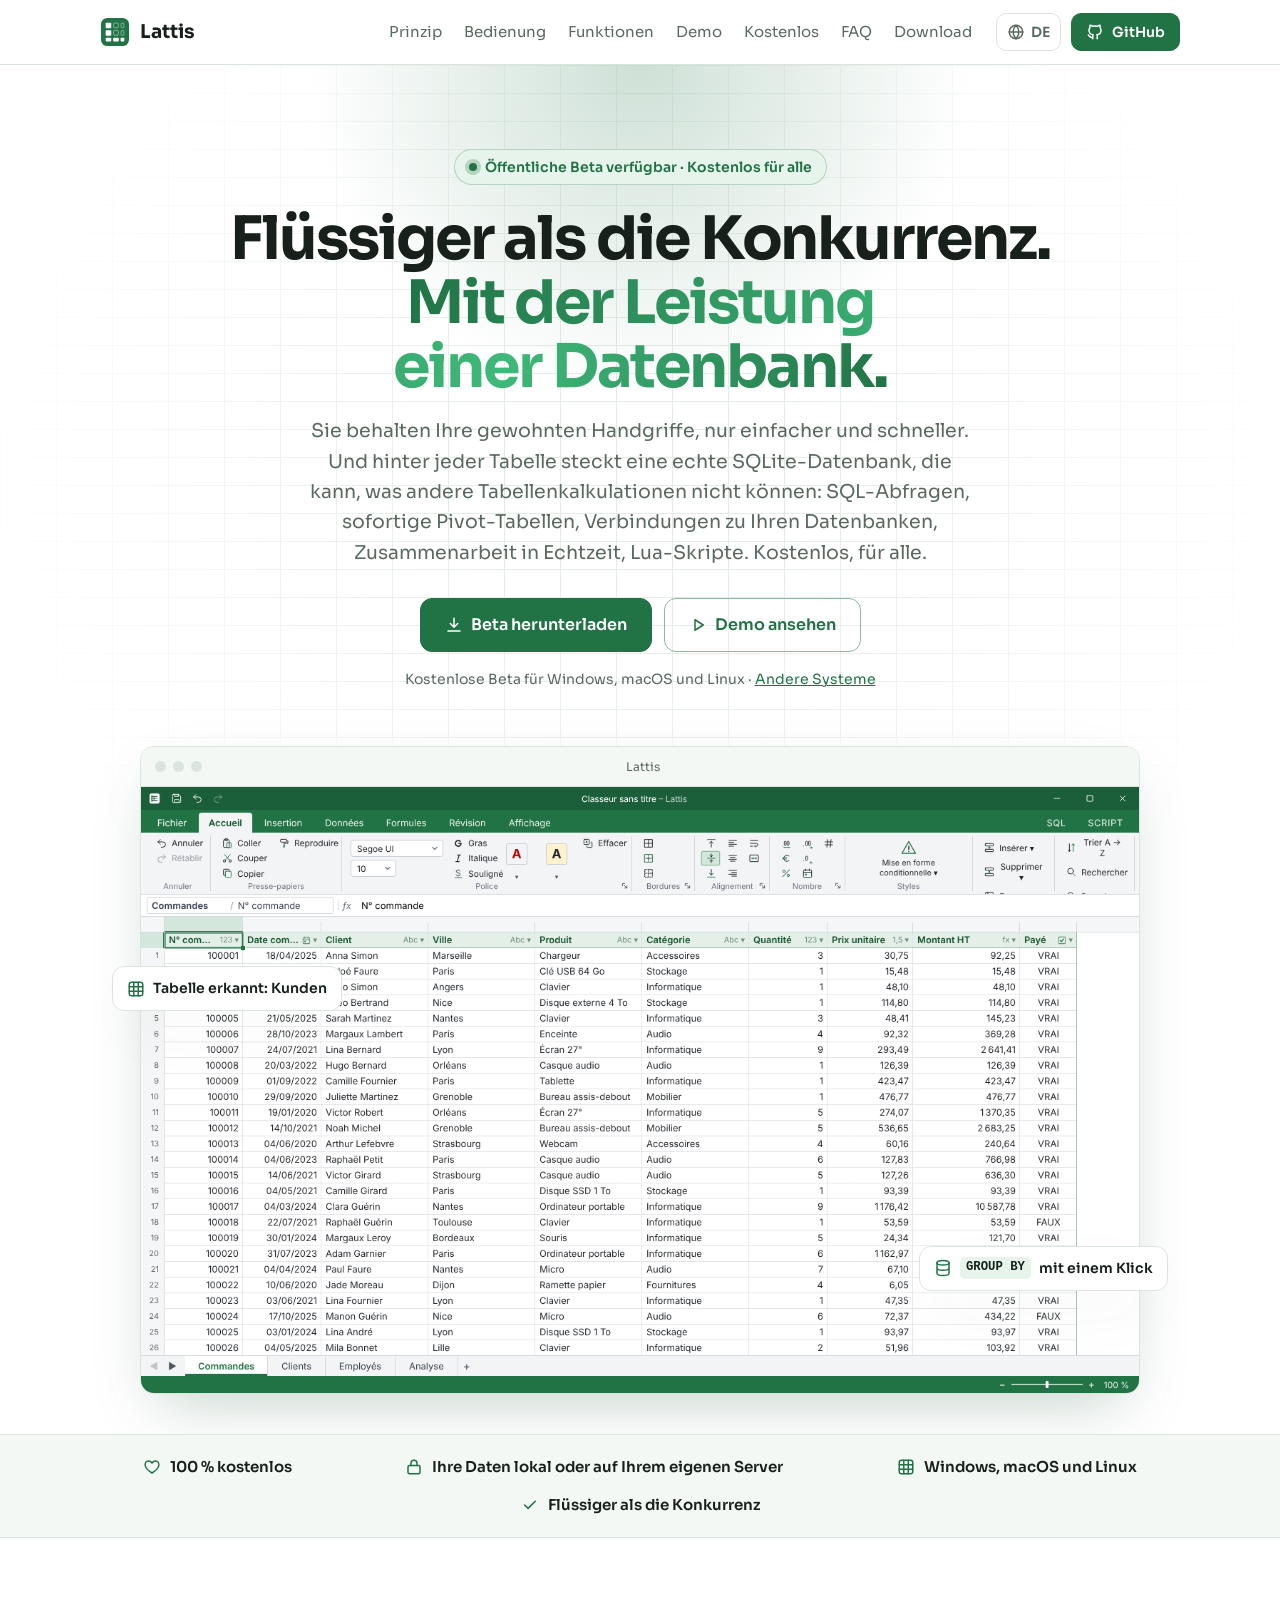
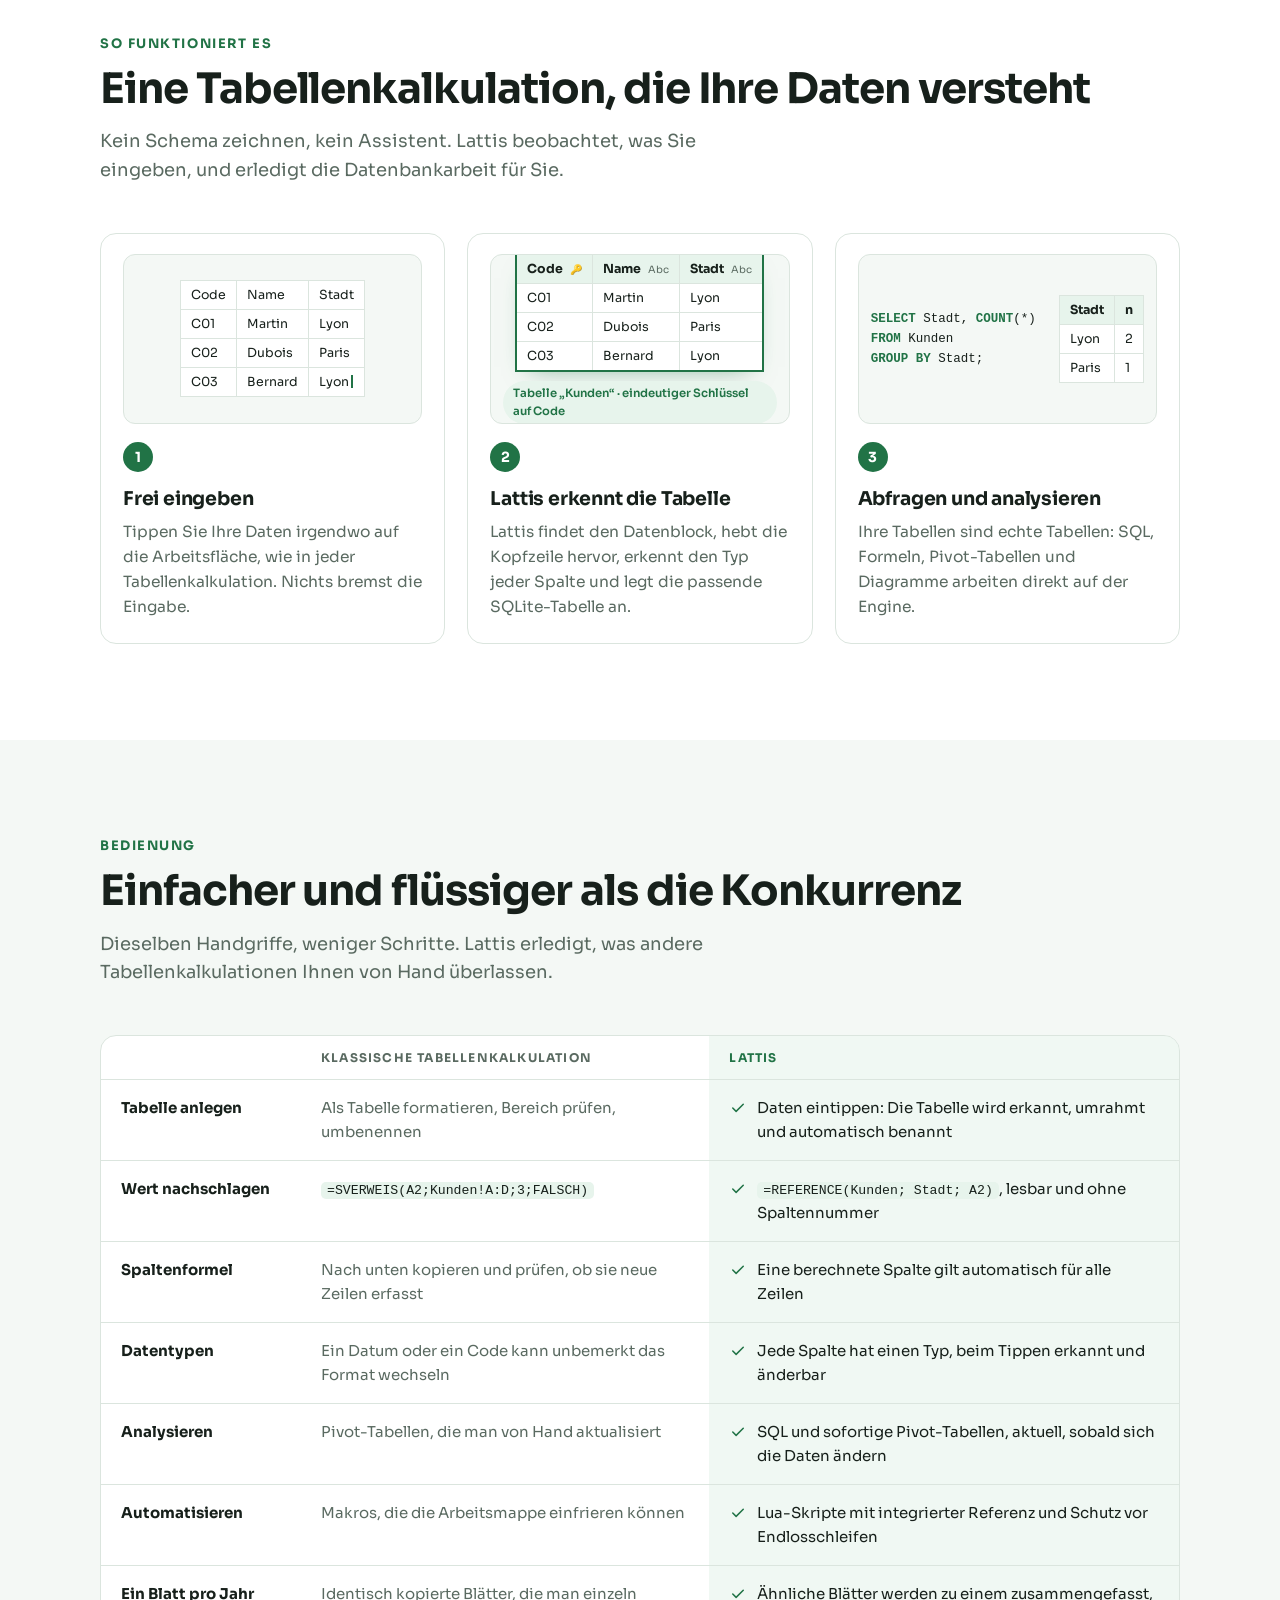
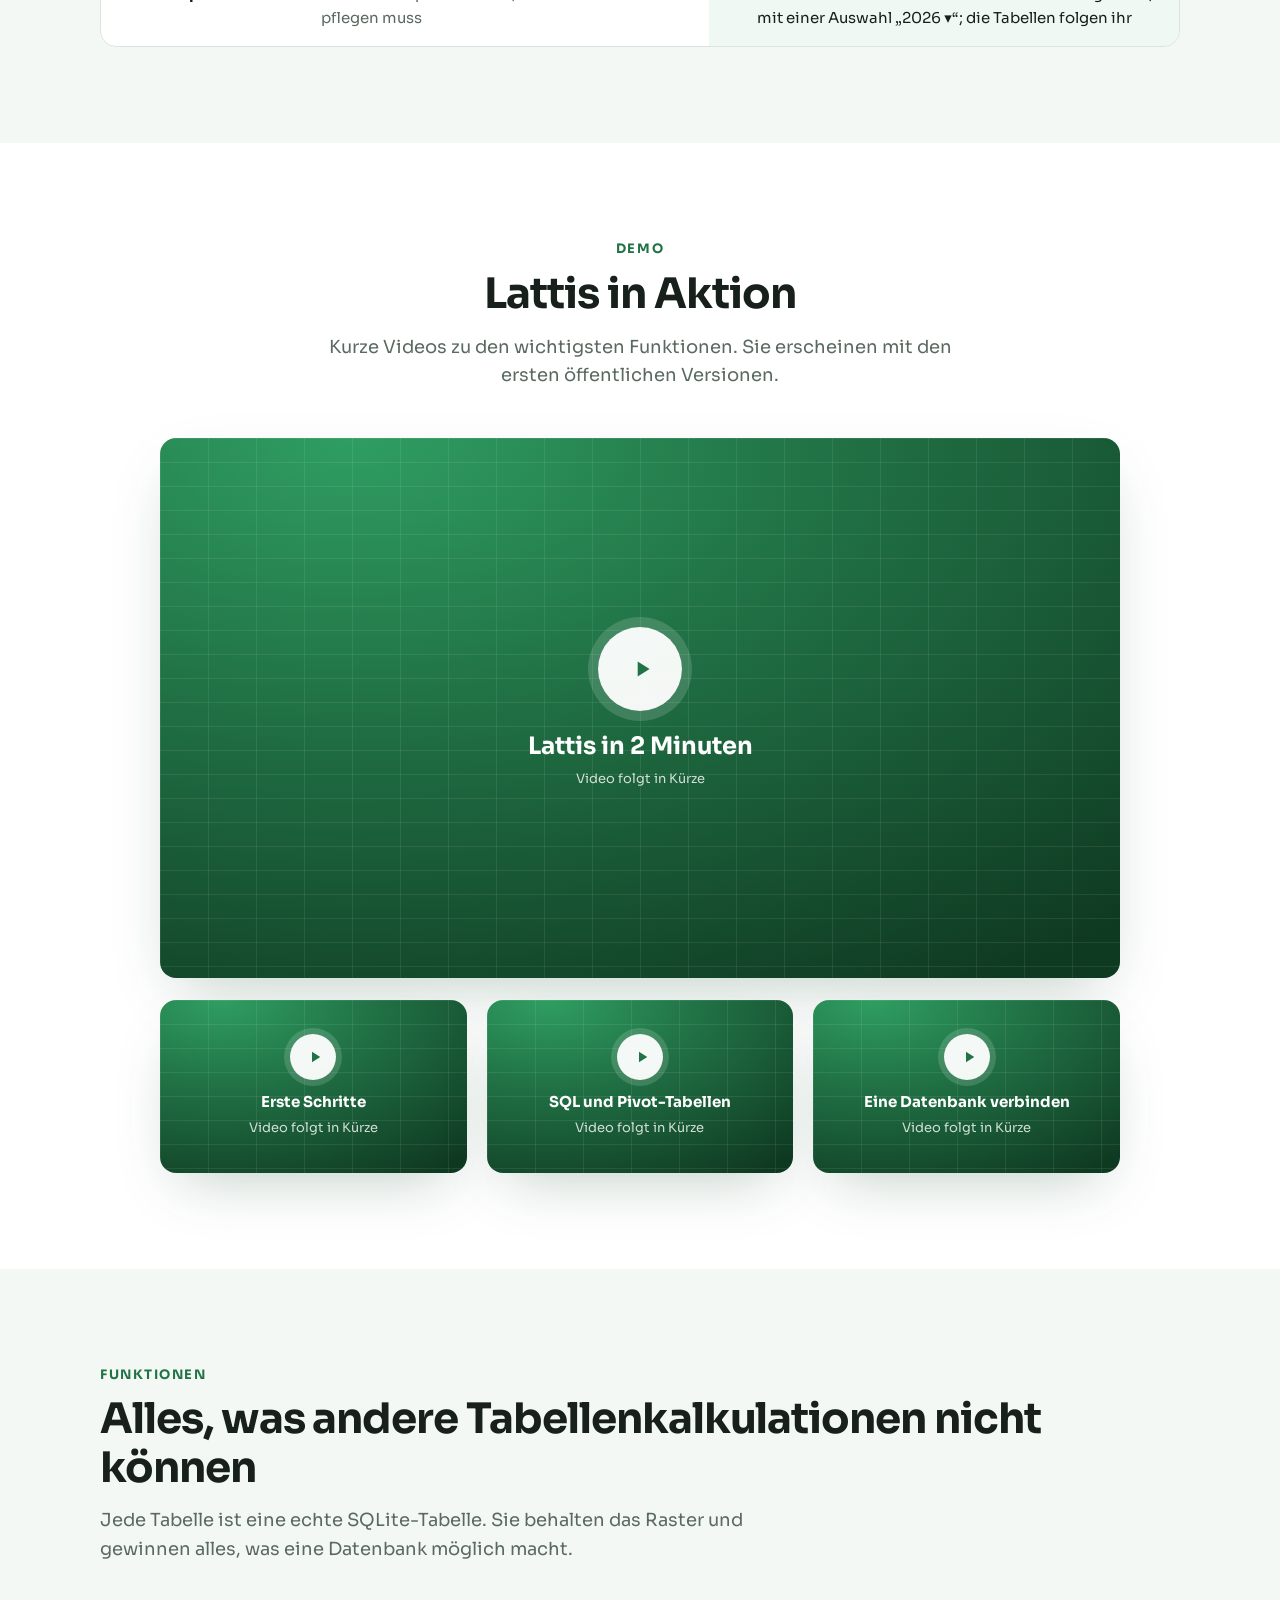
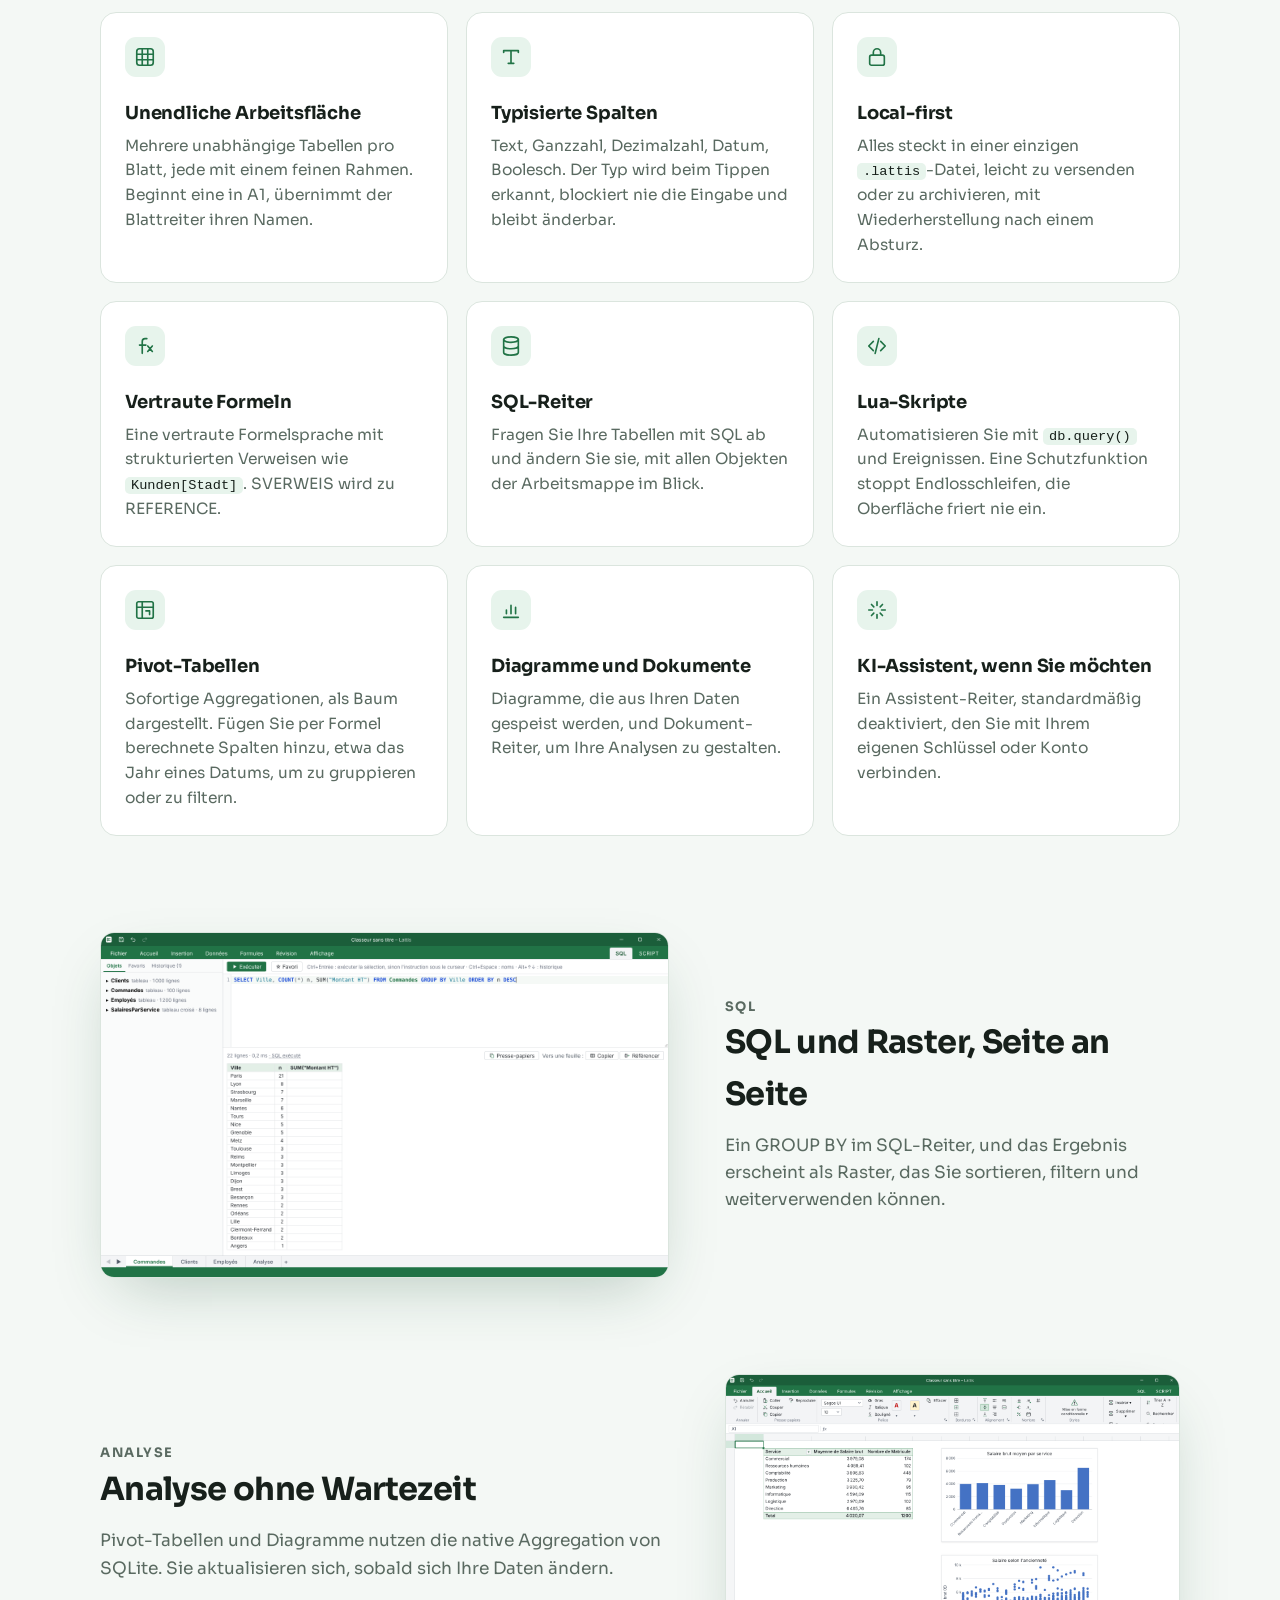
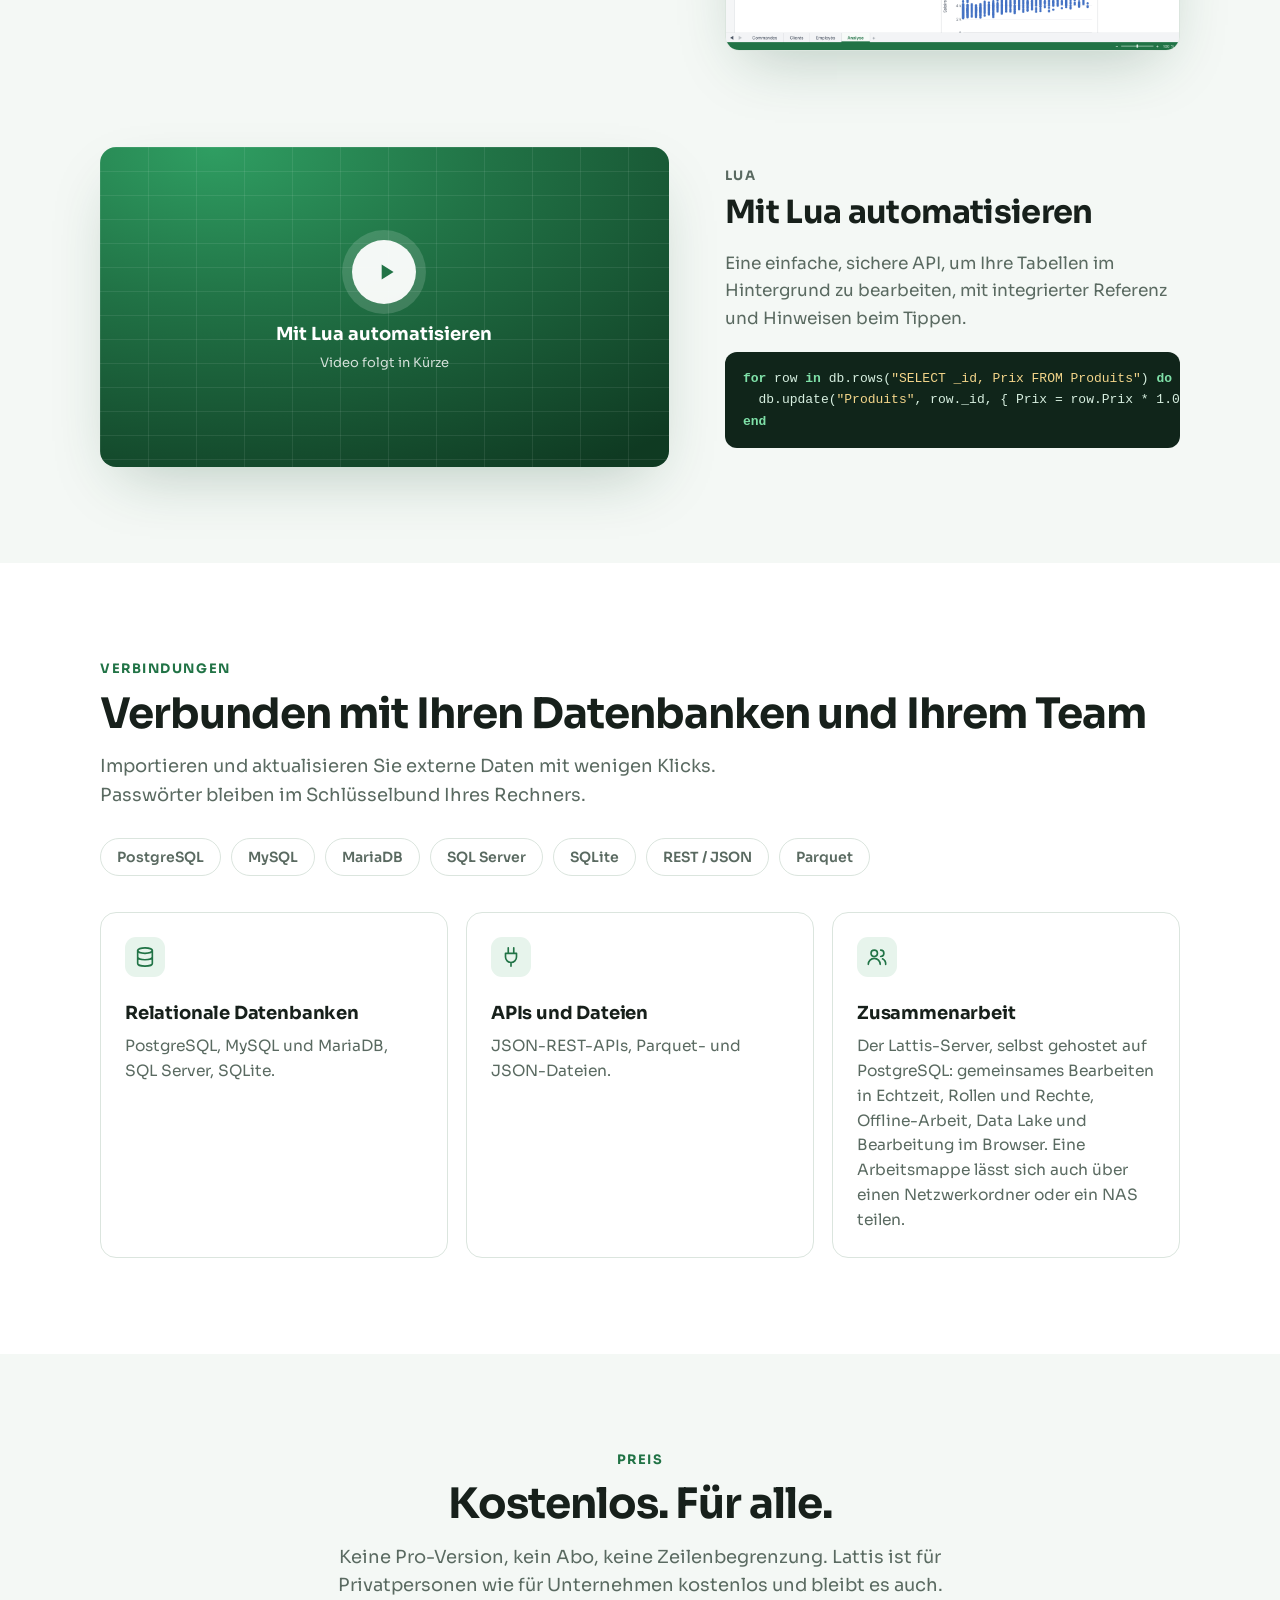
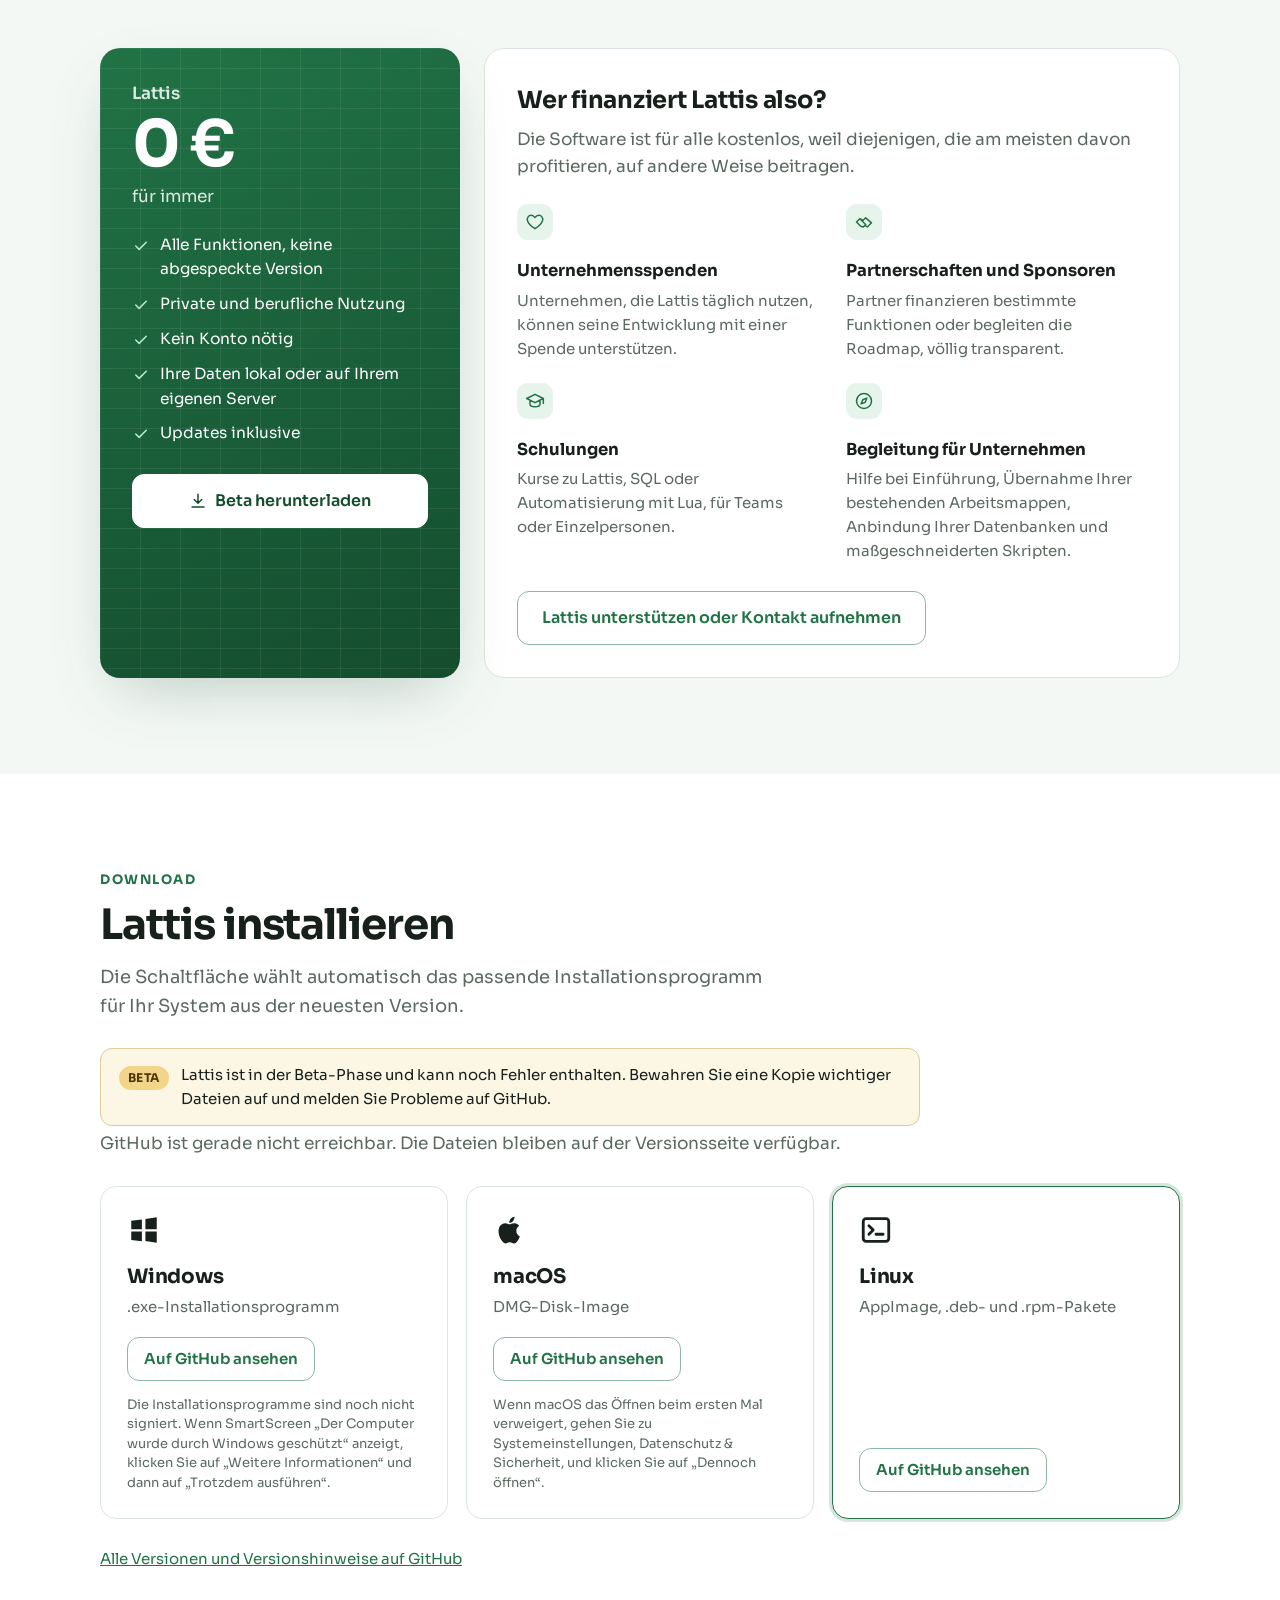
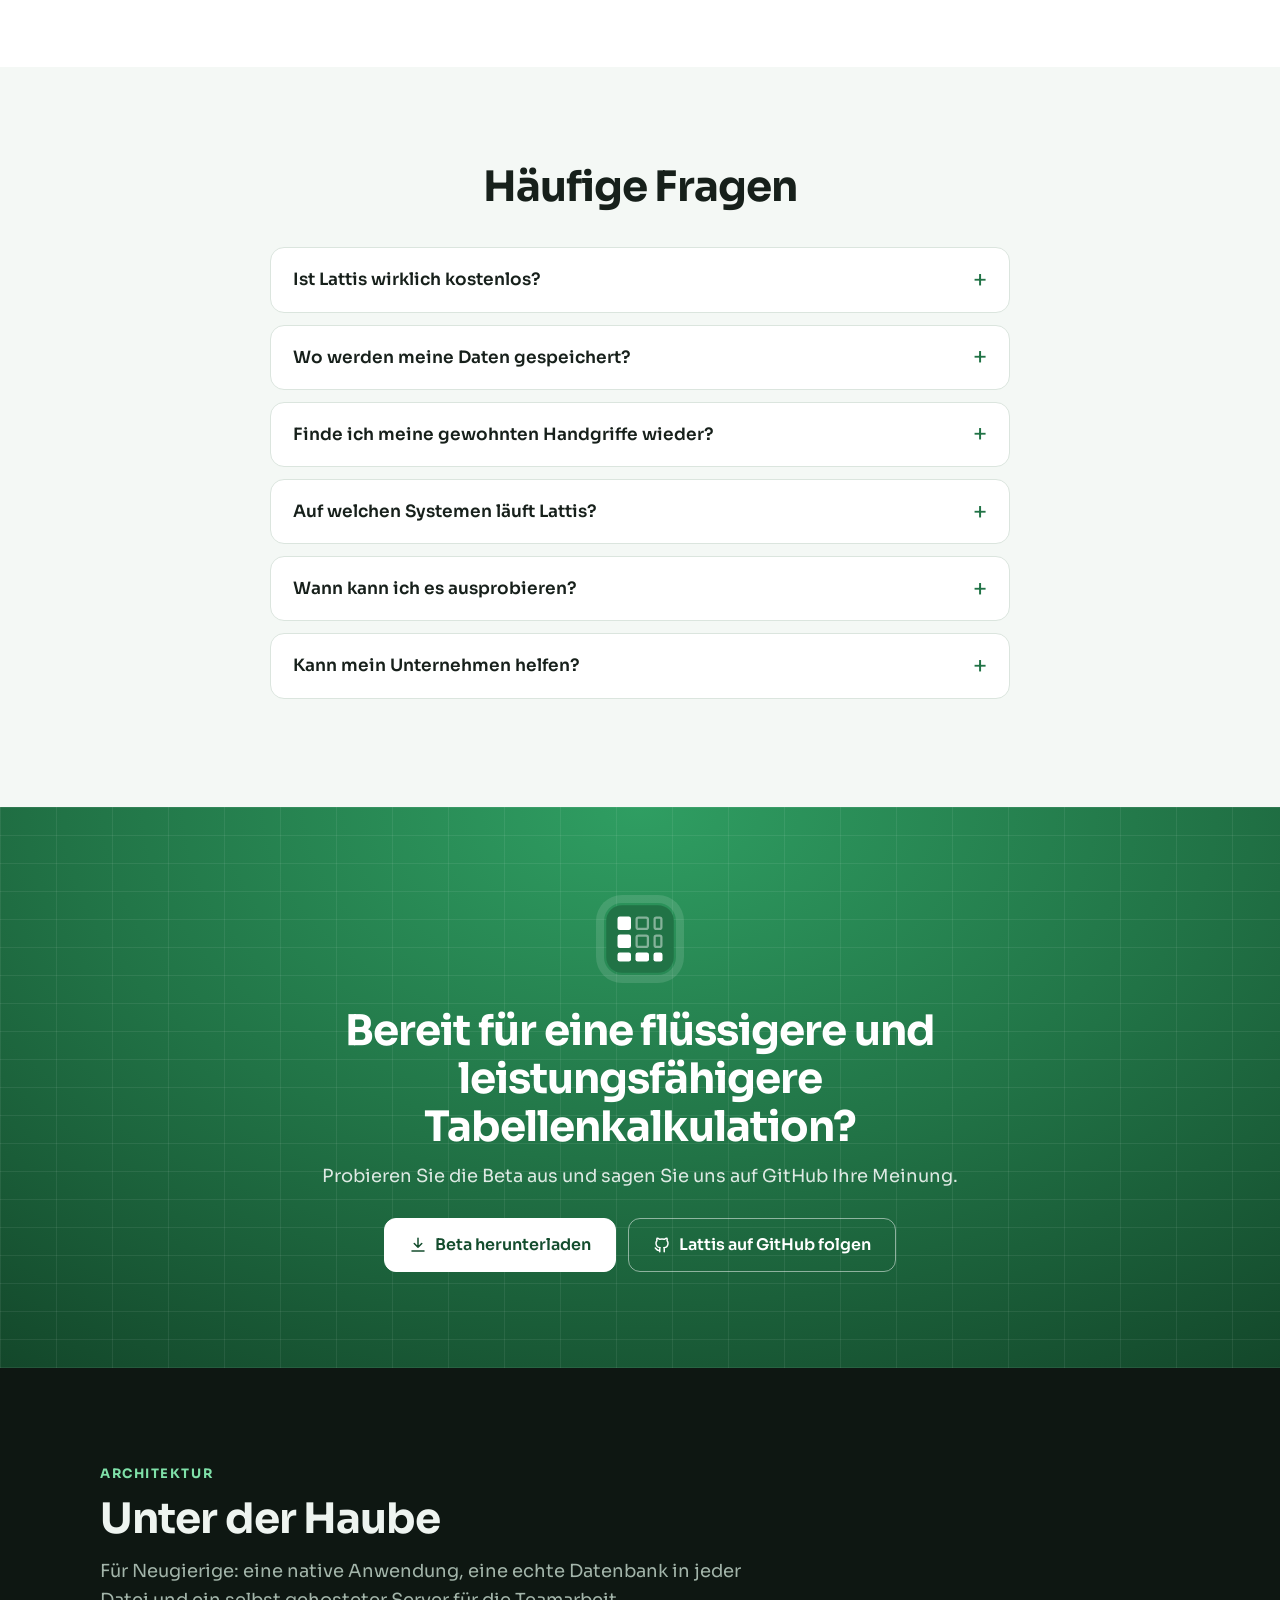
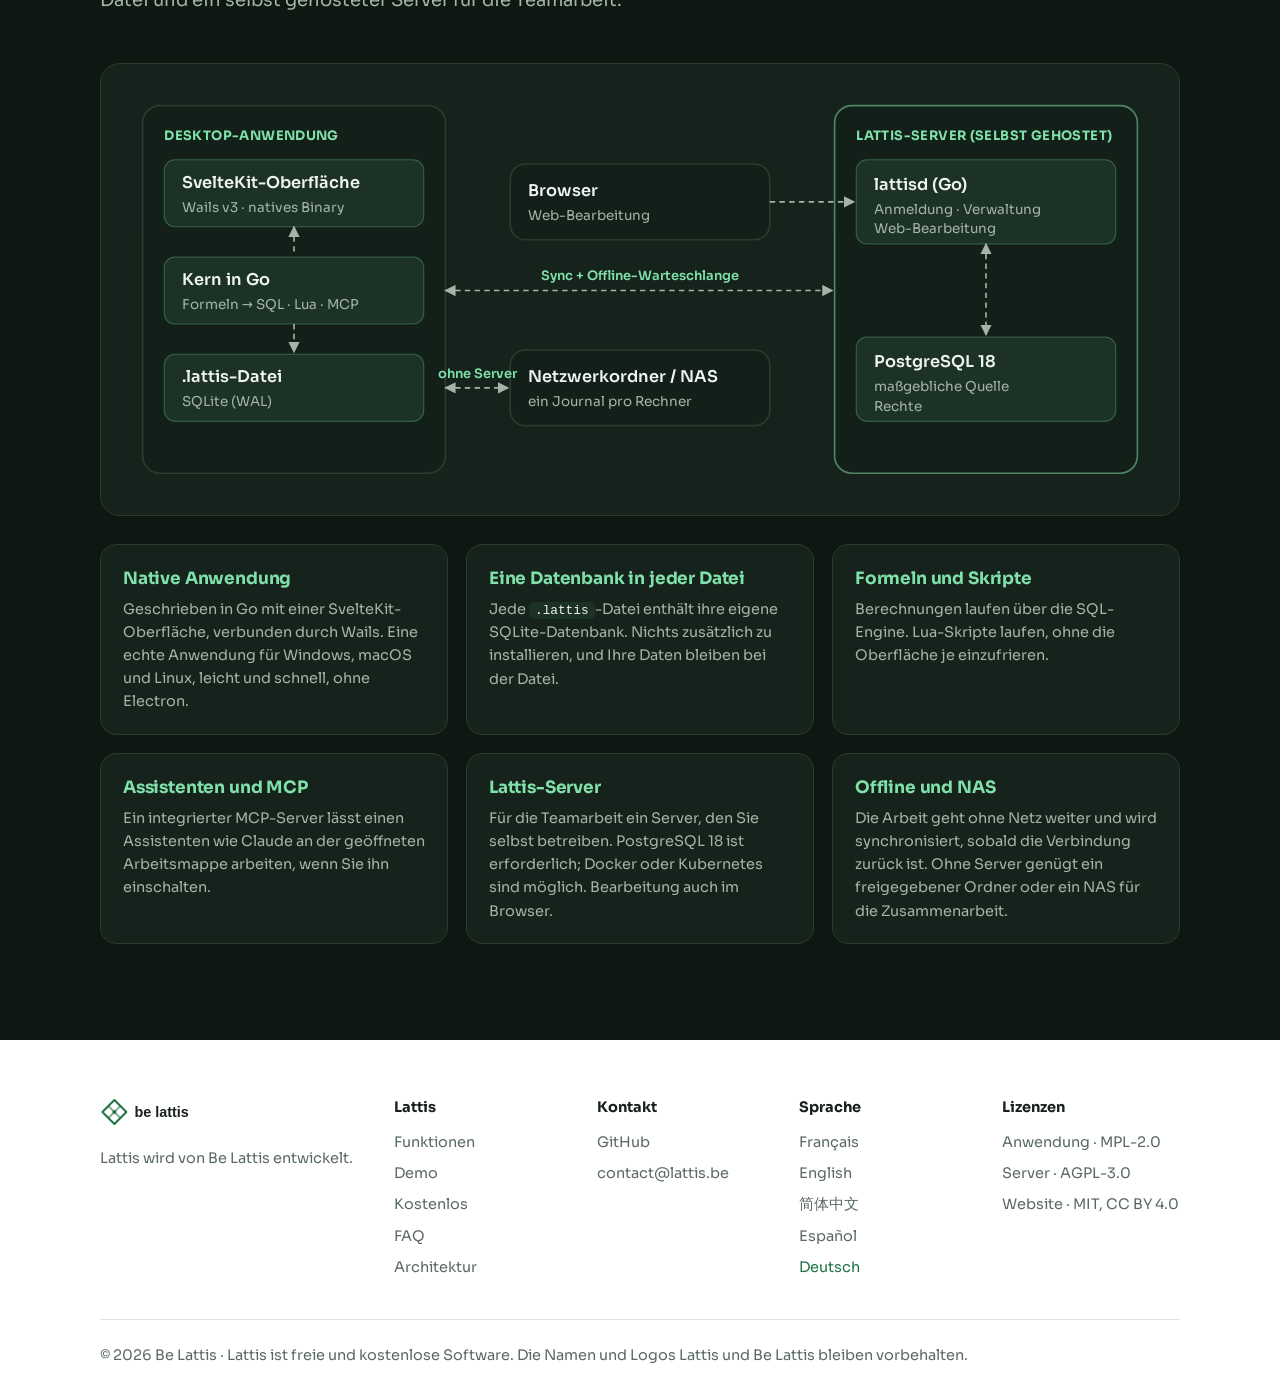
==== commit d2c6cd2a: "Aucun concurrent nommé ; colonnes calculées des TCD, onglets groupés ; schéma réorganisé Excel, Powe" ====
--- a/de/index.html
+++ b/de/index.html
@@ -3,8 +3,8 @@
 <head>
 <meta charset="utf-8">
 <meta name="viewport" content="width=device-width,initial-scale=1">
-<title>Lattis, die kostenlose Tabellenkalkulation, flüssiger als Excel, mit der Leistung einer Datenbank</title>
-<meta name="description" content="Lattis ist eine kostenlose Desktop-Tabellenkalkulation, flüssiger als Excel, die alles mitbringt, was eine Datenbank kann: SQL, sofortige Pivot-Tabellen, Verbindungen zu Ihren Datenbanken und Lua-Skripte.">
+<title>Lattis, die kostenlose und flüssige Tabellenkalkulation mit der Leistung einer Datenbank</title>
+<meta name="description" content="Lattis ist eine kostenlose Desktop-Tabellenkalkulation, flüssiger als die Konkurrenz, die alles mitbringt, was eine Datenbank kann: SQL, sofortige Pivot-Tabellen, Verbindungen zu Ihren Datenbanken, Zusammenarbeit und Lua-Skripte.">
 <link rel="canonical" href="https://www.lattis.be/de/">
 <link rel="alternate" hreflang="fr" href="https://www.lattis.be/">
 <link rel="alternate" hreflang="en" href="https://www.lattis.be/en/">
@@ -12,8 +12,8 @@
 <link rel="alternate" hreflang="es" href="https://www.lattis.be/es/">
 <link rel="alternate" hreflang="de" href="https://www.lattis.be/de/">
 <link rel="alternate" hreflang="x-default" href="https://www.lattis.be/">
-<meta property="og:title" content="Lattis, die kostenlose Tabellenkalkulation, flüssiger als Excel, mit der Leistung einer Datenbank">
-<meta property="og:description" content="Lattis ist eine kostenlose Desktop-Tabellenkalkulation, flüssiger als Excel, die alles mitbringt, was eine Datenbank kann: SQL, sofortige Pivot-Tabellen, Verbindungen zu Ihren Datenbanken und Lua-Skripte.">
+<meta property="og:title" content="Lattis, die kostenlose und flüssige Tabellenkalkulation mit der Leistung einer Datenbank">
+<meta property="og:description" content="Lattis ist eine kostenlose Desktop-Tabellenkalkulation, flüssiger als die Konkurrenz, die alles mitbringt, was eine Datenbank kann: SQL, sofortige Pivot-Tabellen, Verbindungen zu Ihren Datenbanken, Zusammenarbeit und Lua-Skripte.">
 <meta property="og:image" content="https://www.lattis.be/assets/11-demo-ouverture.png">
 <meta property="og:locale" content="de_DE">
 <meta name="theme-color" content="#217346">
@@ -68,8 +68,8 @@
 <div class="bg-grid" aria-hidden="true"></div>
 <div class="w">
 <span class="badge"><span class="dot"></span>Öffentliche Beta verfügbar · Kostenlos für alle</span>
-<h1>Flüssiger als Excel.<br><span class="accent">Mit der Leistung<br class="hbr">einer Datenbank.</span></h1>
-<p class="sub">Sie behalten Ihre Excel-Gewohnheiten, nur einfacher und schneller. Und hinter jeder Tabelle steckt eine echte SQLite-Datenbank, die kann, was Excel nicht kann: SQL-Abfragen, sofortige Pivot-Tabellen, Verbindungen zu Ihren Datenbanken, Zusammenarbeit in Echtzeit, Lua-Skripte. Kostenlos, für alle.</p>
+<h1>Flüssiger als die Konkurrenz.<br><span class="accent">Mit der Leistung<br class="hbr">einer Datenbank.</span></h1>
+<p class="sub">Sie behalten Ihre gewohnten Handgriffe, nur einfacher und schneller. Und hinter jeder Tabelle steckt eine echte SQLite-Datenbank, die kann, was andere Tabellenkalkulationen nicht können: SQL-Abfragen, sofortige Pivot-Tabellen, Verbindungen zu Ihren Datenbanken, Zusammenarbeit in Echtzeit, Lua-Skripte. Kostenlos, für alle.</p>
 <div class="ctas">
 <a class="btn" id="dl-hero" href="#telecharger"><svg class="ico"><use href="#i-down"/></svg><span>Beta herunterladen</span></a>
 <a class="btn ghost" href="#demo"><svg class="ico"><use href="#i-play"/></svg>Demo ansehen</a>
@@ -88,9 +88,9 @@
 
 <div class="strip"><div class="w">
 <span><svg class="ico"><use href="#i-heart"/></svg>100 % kostenlos</span>
-<span><svg class="ico"><use href="#i-lock"/></svg>Ihre Daten bleiben bei Ihnen</span>
+<span><svg class="ico"><use href="#i-lock"/></svg>Ihre Daten lokal oder auf Ihrem eigenen Server</span>
 <span><svg class="ico"><use href="#i-grid"/></svg>Windows, macOS und Linux</span>
-<span><svg class="ico"><use href="#i-check"/></svg>Flüssiger als Excel</span>
+<span><svg class="ico"><use href="#i-check"/></svg>Flüssiger als die Konkurrenz</span>
 </div></div>
 
 <section id="comment"><div class="w">
@@ -125,16 +125,17 @@
 
 <section class="alt" id="ergonomie"><div class="w">
 <p class="kicker">Bedienung</p>
-<h2>Einfacher und flüssiger als Excel</h2>
-<p class="lead">Dieselben Handgriffe, weniger Schritte. Lattis erledigt, was Excel Ihnen von Hand überlässt.</p>
+<h2>Einfacher und flüssiger als die Konkurrenz</h2>
+<p class="lead">Dieselben Handgriffe, weniger Schritte. Lattis erledigt, was andere Tabellenkalkulationen Ihnen von Hand überlassen.</p>
 <div class="ergo">
-<div class="erow head"><span></span><span class="ex">Excel</span><span class="el">Lattis</span></div>
-<div class="erow"><span class="ek">Tabelle anlegen</span><span class="ex" data-l="Excel">Als Tabelle formatieren, Bereich prüfen, umbenennen</span><span class="el"><svg class="ico"><use href="#i-check"/></svg><span>Daten eintippen: Die Tabelle wird erkannt, umrahmt und automatisch benannt</span></span></div>
-<div class="erow"><span class="ek">Wert nachschlagen</span><span class="ex" data-l="Excel"><code>=SVERWEIS(A2;Kunden!A:D;3;FALSCH)</code></span><span class="el"><svg class="ico"><use href="#i-check"/></svg><span><code>=REFERENCE(Kunden; Stadt; A2)</code>, lesbar und ohne Spaltennummer</span></span></div>
-<div class="erow"><span class="ek">Spaltenformel</span><span class="ex" data-l="Excel">Nach unten kopieren und prüfen, ob sie neue Zeilen erfasst</span><span class="el"><svg class="ico"><use href="#i-check"/></svg><span>Eine berechnete Spalte gilt automatisch für alle Zeilen</span></span></div>
-<div class="erow"><span class="ek">Datentypen</span><span class="ex" data-l="Excel">Ein Datum oder ein Code kann unbemerkt das Format wechseln</span><span class="el"><svg class="ico"><use href="#i-check"/></svg><span>Jede Spalte hat einen Typ, beim Tippen erkannt und änderbar</span></span></div>
-<div class="erow"><span class="ek">Analysieren</span><span class="ex" data-l="Excel">Pivot-Tabellen, die man von Hand aktualisiert</span><span class="el"><svg class="ico"><use href="#i-check"/></svg><span>SQL und sofortige Pivot-Tabellen, aktuell, sobald sich die Daten ändern</span></span></div>
-<div class="erow"><span class="ek">Automatisieren</span><span class="ex" data-l="Excel">VBA-Makros, die die Arbeitsmappe einfrieren können</span><span class="el"><svg class="ico"><use href="#i-check"/></svg><span>Lua-Skripte mit integrierter Referenz und Schutz vor Endlosschleifen</span></span></div>
+<div class="erow head"><span></span><span class="ex">Klassische Tabellenkalkulation</span><span class="el">Lattis</span></div>
+<div class="erow"><span class="ek">Tabelle anlegen</span><span class="ex" data-l="Klassische Tabellenkalkulation">Als Tabelle formatieren, Bereich prüfen, umbenennen</span><span class="el"><svg class="ico"><use href="#i-check"/></svg><span>Daten eintippen: Die Tabelle wird erkannt, umrahmt und automatisch benannt</span></span></div>
+<div class="erow"><span class="ek">Wert nachschlagen</span><span class="ex" data-l="Klassische Tabellenkalkulation"><code>=SVERWEIS(A2;Kunden!A:D;3;FALSCH)</code></span><span class="el"><svg class="ico"><use href="#i-check"/></svg><span><code>=REFERENCE(Kunden; Stadt; A2)</code>, lesbar und ohne Spaltennummer</span></span></div>
+<div class="erow"><span class="ek">Spaltenformel</span><span class="ex" data-l="Klassische Tabellenkalkulation">Nach unten kopieren und prüfen, ob sie neue Zeilen erfasst</span><span class="el"><svg class="ico"><use href="#i-check"/></svg><span>Eine berechnete Spalte gilt automatisch für alle Zeilen</span></span></div>
+<div class="erow"><span class="ek">Datentypen</span><span class="ex" data-l="Klassische Tabellenkalkulation">Ein Datum oder ein Code kann unbemerkt das Format wechseln</span><span class="el"><svg class="ico"><use href="#i-check"/></svg><span>Jede Spalte hat einen Typ, beim Tippen erkannt und änderbar</span></span></div>
+<div class="erow"><span class="ek">Analysieren</span><span class="ex" data-l="Klassische Tabellenkalkulation">Pivot-Tabellen, die man von Hand aktualisiert</span><span class="el"><svg class="ico"><use href="#i-check"/></svg><span>SQL und sofortige Pivot-Tabellen, aktuell, sobald sich die Daten ändern</span></span></div>
+<div class="erow"><span class="ek">Automatisieren</span><span class="ex" data-l="Klassische Tabellenkalkulation">Makros, die die Arbeitsmappe einfrieren können</span><span class="el"><svg class="ico"><use href="#i-check"/></svg><span>Lua-Skripte mit integrierter Referenz und Schutz vor Endlosschleifen</span></span></div>
+<div class="erow"><span class="ek">Ein Blatt pro Jahr</span><span class="ex" data-l="Klassische Tabellenkalkulation">Identisch kopierte Blätter, die man einzeln pflegen muss</span><span class="el"><svg class="ico"><use href="#i-check"/></svg><span>Ähnliche Blätter werden zu einem zusammengefasst, mit einer Auswahl „2026 ▾“; die Tabellen folgen ihr</span></span></div>
 </div>
 </div></section>
 
@@ -156,16 +157,16 @@
 
 <section class="alt" id="fonctions"><div class="w">
 <p class="kicker">Funktionen</p>
-<h2>Alles, was Excel nicht kann</h2>
+<h2>Alles, was andere Tabellenkalkulationen nicht können</h2>
 <p class="lead">Jede Tabelle ist eine echte SQLite-Tabelle. Sie behalten das Raster und gewinnen alles, was eine Datenbank möglich macht.</p>
 <div class="feats">
 <div class="feat"><svg class="fi"><use href="#i-grid"/></svg><h3>Unendliche Arbeitsfläche</h3><p>Mehrere unabhängige Tabellen pro Blatt, jede mit einem feinen Rahmen. Beginnt eine in A1, übernimmt der Blattreiter ihren Namen.</p></div>
 <div class="feat"><svg class="fi"><use href="#i-type"/></svg><h3>Typisierte Spalten</h3><p>Text, Ganzzahl, Dezimalzahl, Datum, Boolesch. Der Typ wird beim Tippen erkannt, blockiert nie die Eingabe und bleibt änderbar.</p></div>
 <div class="feat"><svg class="fi"><use href="#i-lock"/></svg><h3>Local-first</h3><p>Alles steckt in einer einzigen <code>.lattis</code>-Datei, leicht zu versenden oder zu archivieren, mit Wiederherstellung nach einem Absturz.</p></div>
-<div class="feat"><svg class="fi"><use href="#i-fx"/></svg><h3>Vertraute Formeln</h3><p>Eine Excel-ähnliche Sprache mit strukturierten Verweisen wie <code>Kunden[Stadt]</code>. SVERWEIS wird zu REFERENCE.</p></div>
+<div class="feat"><svg class="fi"><use href="#i-fx"/></svg><h3>Vertraute Formeln</h3><p>Eine vertraute Formelsprache mit strukturierten Verweisen wie <code>Kunden[Stadt]</code>. SVERWEIS wird zu REFERENCE.</p></div>
 <div class="feat"><svg class="fi"><use href="#i-db"/></svg><h3>SQL-Reiter</h3><p>Fragen Sie Ihre Tabellen mit SQL ab und ändern Sie sie, mit allen Objekten der Arbeitsmappe im Blick.</p></div>
 <div class="feat"><svg class="fi"><use href="#i-code"/></svg><h3>Lua-Skripte</h3><p>Automatisieren Sie mit <code>db.query()</code> und Ereignissen. Eine Schutzfunktion stoppt Endlosschleifen, die Oberfläche friert nie ein.</p></div>
-<div class="feat"><svg class="fi"><use href="#i-pivot"/></svg><h3>Pivot-Tabellen</h3><p>Sofortige Aggregationen dank des nativen GROUP BY der Engine, als Baum dargestellt.</p></div>
+<div class="feat"><svg class="fi"><use href="#i-pivot"/></svg><h3>Pivot-Tabellen</h3><p>Sofortige Aggregationen, als Baum dargestellt. Fügen Sie per Formel berechnete Spalten hinzu, etwa das Jahr eines Datums, um zu gruppieren oder zu filtern.</p></div>
 <div class="feat"><svg class="fi"><use href="#i-chart"/></svg><h3>Diagramme und Dokumente</h3><p>Diagramme, die aus Ihren Daten gespeist werden, und Dokument-Reiter, um Ihre Analysen zu gestalten.</p></div>
 <div class="feat"><svg class="fi"><use href="#i-spark"/></svg><h3>KI-Assistent, wenn Sie möchten</h3><p>Ein Assistent-Reiter, standardmäßig deaktiviert, den Sie mit Ihrem eigenen Schlüssel oder Konto verbinden.</p></div>
 </div>
@@ -190,7 +191,7 @@
 <section id="connexions"><div class="w">
 <p class="kicker">Verbindungen</p>
 <h2>Verbunden mit Ihren Datenbanken und Ihrem Team</h2>
-<p class="lead">Importieren und aktualisieren Sie externe Daten, ähnlich wie mit Power Query. Passwörter bleiben im Schlüsselbund Ihres Rechners.</p>
+<p class="lead">Importieren und aktualisieren Sie externe Daten mit wenigen Klicks. Passwörter bleiben im Schlüsselbund Ihres Rechners.</p>
 <div class="logos"><span>PostgreSQL</span><span>MySQL</span><span>MariaDB</span><span>SQL Server</span><span>SQLite</span><span>REST / JSON</span><span>Parquet</span></div>
 <div class="feats three">
 <div class="feat"><svg class="fi"><use href="#i-db"/></svg><h3>Relationale Datenbanken</h3><p>PostgreSQL, MySQL und MariaDB, SQL Server, SQLite.</p></div>
@@ -212,7 +213,7 @@
 <li><svg class="ico"><use href="#i-check"/></svg>Alle Funktionen, keine abgespeckte Version</li>
 <li><svg class="ico"><use href="#i-check"/></svg>Private und berufliche Nutzung</li>
 <li><svg class="ico"><use href="#i-check"/></svg>Kein Konto nötig</li>
-<li><svg class="ico"><use href="#i-check"/></svg>Ihre Daten bleiben auf Ihrem Rechner</li>
+<li><svg class="ico"><use href="#i-check"/></svg>Ihre Daten lokal oder auf Ihrem eigenen Server</li>
 <li><svg class="ico"><use href="#i-check"/></svg>Updates inklusive</li>
 </ul>
 <a class="btn wide light" href="#telecharger"><svg class="ico"><use href="#i-down"/></svg>Beta herunterladen</a>
@@ -224,7 +225,7 @@
 <div><svg class="fi"><use href="#i-heart"/></svg><h4>Unternehmensspenden</h4><p>Unternehmen, die Lattis täglich nutzen, können seine Entwicklung mit einer Spende unterstützen.</p></div>
 <div><svg class="fi"><use href="#i-hand"/></svg><h4>Partnerschaften und Sponsoren</h4><p>Partner finanzieren bestimmte Funktionen oder begleiten die Roadmap, völlig transparent.</p></div>
 <div><svg class="fi"><use href="#i-cap"/></svg><h4>Schulungen</h4><p>Kurse zu Lattis, SQL oder Automatisierung mit Lua, für Teams oder Einzelpersonen.</p></div>
-<div><svg class="fi"><use href="#i-compass"/></svg><h4>Begleitung für Unternehmen</h4><p>Hilfe bei Einführung, Umstieg von Excel, Anbindung Ihrer Datenbanken und maßgeschneiderten Skripten.</p></div>
+<div><svg class="fi"><use href="#i-compass"/></svg><h4>Begleitung für Unternehmen</h4><p>Hilfe bei Einführung, Übernahme Ihrer bestehenden Arbeitsmappen, Anbindung Ihrer Datenbanken und maßgeschneiderten Skripten.</p></div>
 </div>
 <a class="btn ghost" href="mailto:contact@lattis.be?subject=Lattis">Lattis unterstützen oder Kontakt aufnehmen</a>
 </div>
@@ -249,7 +250,7 @@
 <h2>Häufige Fragen</h2>
 <details><summary>Ist Lattis wirklich kostenlos?</summary><p>Ja. Alle Funktionen sind kostenlos, für private wie berufliche Nutzung, ohne Abo und ohne Pro-Version. Das Projekt finanziert sich über Unternehmensspenden, Partnerschaften, Schulungen und Begleitung.</p></details>
 <details><summary>Wo werden meine Daten gespeichert?</summary><p>Auf Ihrem Rechner. Eine Arbeitsmappe ist eine <code>.lattis</code>-Datei mit einer SQLite-Datenbank. Nichts geht an einen Server, außer Sie verbinden selbst eine externe Datenbank oder Ihren eigenen Lattis-Server.</p></details>
-<details><summary>Finde ich meine Excel-Gewohnheiten wieder?</summary><p>Ja: Menüband, Kontextmenüs, Tastenkürzel, Rückgängig und Wiederholen, vertraute Formeln. SVERWEIS wird sogar automatisch in REFERENCE umgewandelt.</p></details>
+<details><summary>Finde ich meine gewohnten Handgriffe wieder?</summary><p>Ja: Menüband, Kontextmenüs, Tastenkürzel, Rückgängig und Wiederholen, vertraute Formeln. SVERWEIS wird sogar automatisch in REFERENCE umgewandelt.</p></details>
 <details><summary>Auf welchen Systemen läuft Lattis?</summary><p>Windows, macOS und Linux. Es ist eine native Anwendung in Go mit Wails und SvelteKit, ohne den Ballast von Electron.</p></details>
 <details><summary>Wann kann ich es ausprobieren?</summary><p>Ab sofort: Eine erste Beta ist für Windows, macOS und Linux verfügbar. Die Schaltfläche Herunterladen holt automatisch die neueste Version für Ihr System.</p></details>
 <details><summary>Kann mein Unternehmen helfen?</summary><p>Gern: mit einer Spende, einer Partnerschaft, einer Schulung für Ihre Teams oder individueller Begleitung. Schreiben Sie uns an contact@lattis.be.</p></details>
@@ -268,34 +269,31 @@
 <div class="archfig">
 <svg viewBox="0 0 960 380" role="img" aria-label="Unter der Haube">
 <defs><marker id="ar" viewBox="0 0 10 10" refX="9" refY="5" markerWidth="7" markerHeight="7" orient="auto-start-reverse"><path d="M0 0 10 5 0 10z" class="ah"/></marker></defs>
-<rect class="ab" x="20" y="20" width="300" height="340" rx="16"/>
+<rect class="ab" x="20" y="20" width="280" height="340" rx="16"/>
 <text class="at" x="40" y="52">Desktop-Anwendung</text>
-<rect class="ai" x="40" y="70" width="260" height="62" rx="10"/>
+<rect class="ai" x="40" y="70" width="240" height="62" rx="10"/>
 <text class="an" x="56" y="96">SvelteKit-Oberfläche</text><text class="as" x="56" y="118">Wails v3 · natives Binary</text>
-<rect class="ai" x="40" y="160" width="260" height="62" rx="10"/>
+<rect class="ai" x="40" y="160" width="240" height="62" rx="10"/>
 <text class="an" x="56" y="186">Kern in Go</text><text class="as" x="56" y="208">Formeln → SQL · Lua · MCP</text>
-<rect class="ai" x="40" y="250" width="260" height="62" rx="10"/>
+<rect class="ai" x="40" y="250" width="240" height="62" rx="10"/>
 <text class="an" x="56" y="276">.lattis-Datei</text><text class="as" x="56" y="298">SQLite (WAL)</text>
-<path class="al" d="M170 132v26M170 222v26" marker-end="url(#ar)" marker-start="url(#ar)"/>
-<rect class="ab" x="388" y="40" width="234" height="80" rx="14"/>
-<text class="an" x="404" y="72">Netzwerkordner / NAS</text><text class="as" x="404" y="96">ein Journal pro Rechner</text>
-<rect class="ab" x="388" y="270" width="234" height="70" rx="14"/>
-<text class="an" x="404" y="300">Browser</text><text class="as" x="404" y="322">Web-Bearbeitung</text>
+<path class="al" d="M160 132v26M160 222v26" marker-end="url(#ar)" marker-start="url(#ar)"/>
+<rect class="ab" x="360" y="74" width="240" height="70" rx="14"/>
+<text class="an" x="376" y="104">Browser</text><text class="as" x="376" y="126">Web-Bearbeitung</text>
+<rect class="ab" x="360" y="246" width="240" height="70" rx="14"/>
+<text class="an" x="376" y="276">Netzwerkordner / NAS</text><text class="as" x="376" y="298">ein Journal pro Rechner</text>
 <rect class="ab srv" x="660" y="20" width="280" height="340" rx="16"/>
 <text class="at" x="680" y="52">Lattis-Server (selbst gehostet)</text>
 <rect class="ai" x="680" y="70" width="240" height="78" rx="10"/>
 <text class="an" x="696" y="98">lattisd (Go)</text><text class="as" x="696" y="120">Anmeldung · Verwaltung</text><text class="as" x="696" y="138">Web-Bearbeitung</text>
-<rect class="ai" x="680" y="200" width="240" height="78" rx="10"/>
-<text class="an" x="696" y="228">PostgreSQL 18</text><text class="as" x="696" y="250">maßgebliche Quelle</text><text class="as" x="696" y="268">Rechte</text>
-<path class="al" d="M800 148v50" marker-end="url(#ar)" marker-start="url(#ar)"/>
-
-<path class="al" d="M300 175C340 150 350 95 386 85" marker-end="url(#ar)" marker-start="url(#ar)"/>
-<text class="al2" x="306" y="150">ohne Server</text>
-<path class="al" d="M300 280C450 280 520 240 678 240" marker-end="url(#ar)" marker-start="url(#ar)"/>
-<text class="al2" x="430" y="236">Sync + Offline-Warteschlange</text>
-<path class="al" d="M300 195C450 195 520 110 678 110" marker-end="url(#ar)"/>
-<text class="al2" x="500" y="132">Anmeldung</text>
-<path class="al" d="M622 300C650 300 650 140 678 135" marker-end="url(#ar)"/>
+<rect class="ai" x="680" y="234" width="240" height="78" rx="10"/>
+<text class="an" x="696" y="262">PostgreSQL 18</text><text class="as" x="696" y="284">maßgebliche Quelle</text><text class="as" x="696" y="302">Rechte</text>
+<path class="al" d="M800 148v84" marker-end="url(#ar)" marker-start="url(#ar)"/>
+<path class="al" d="M300 281H358" marker-end="url(#ar)" marker-start="url(#ar)"/>
+<text class="al2" x="330" y="272" text-anchor="middle">ohne Server</text>
+<path class="al" d="M300 191H658" marker-end="url(#ar)" marker-start="url(#ar)"/>
+<text class="al2" x="480" y="181" text-anchor="middle">Sync + Offline-Warteschlange</text>
+<path class="al" d="M600 109H678" marker-end="url(#ar)"/>
 </svg>
 </div>
 <div class="techs">
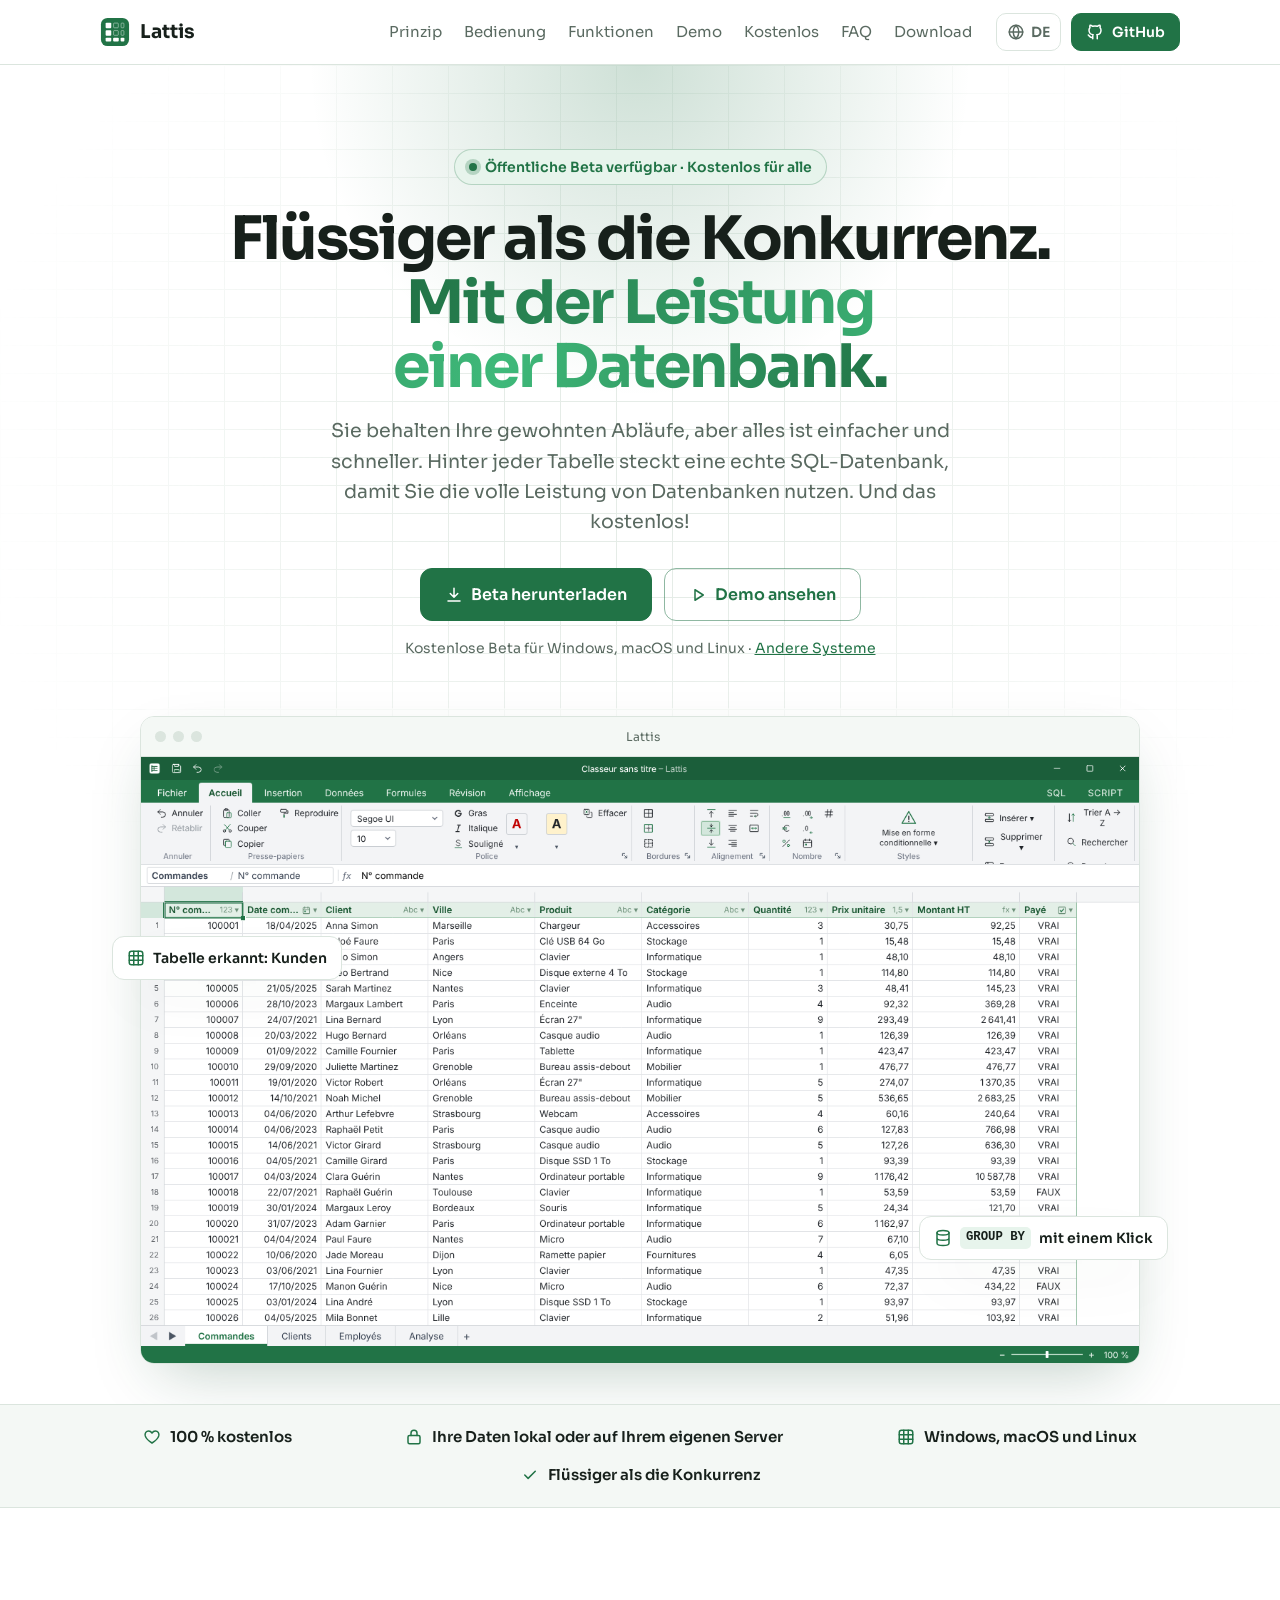
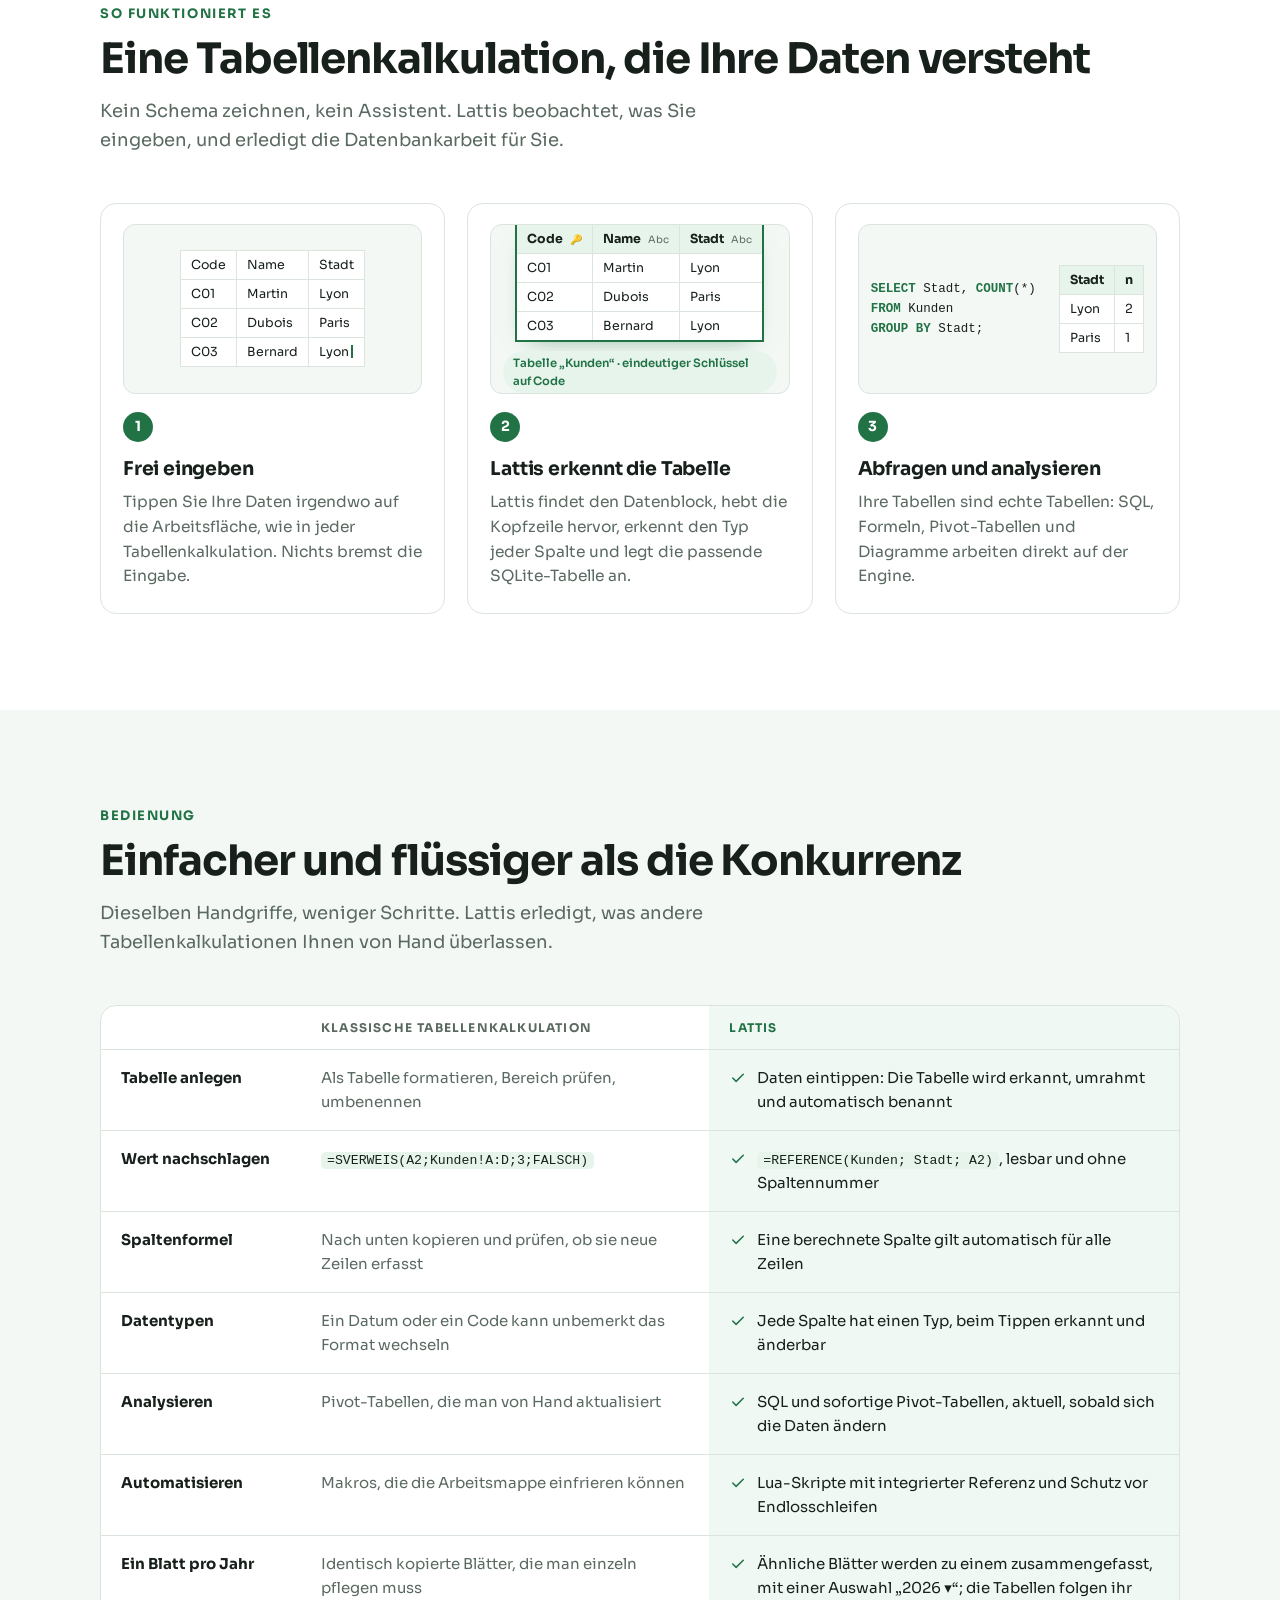
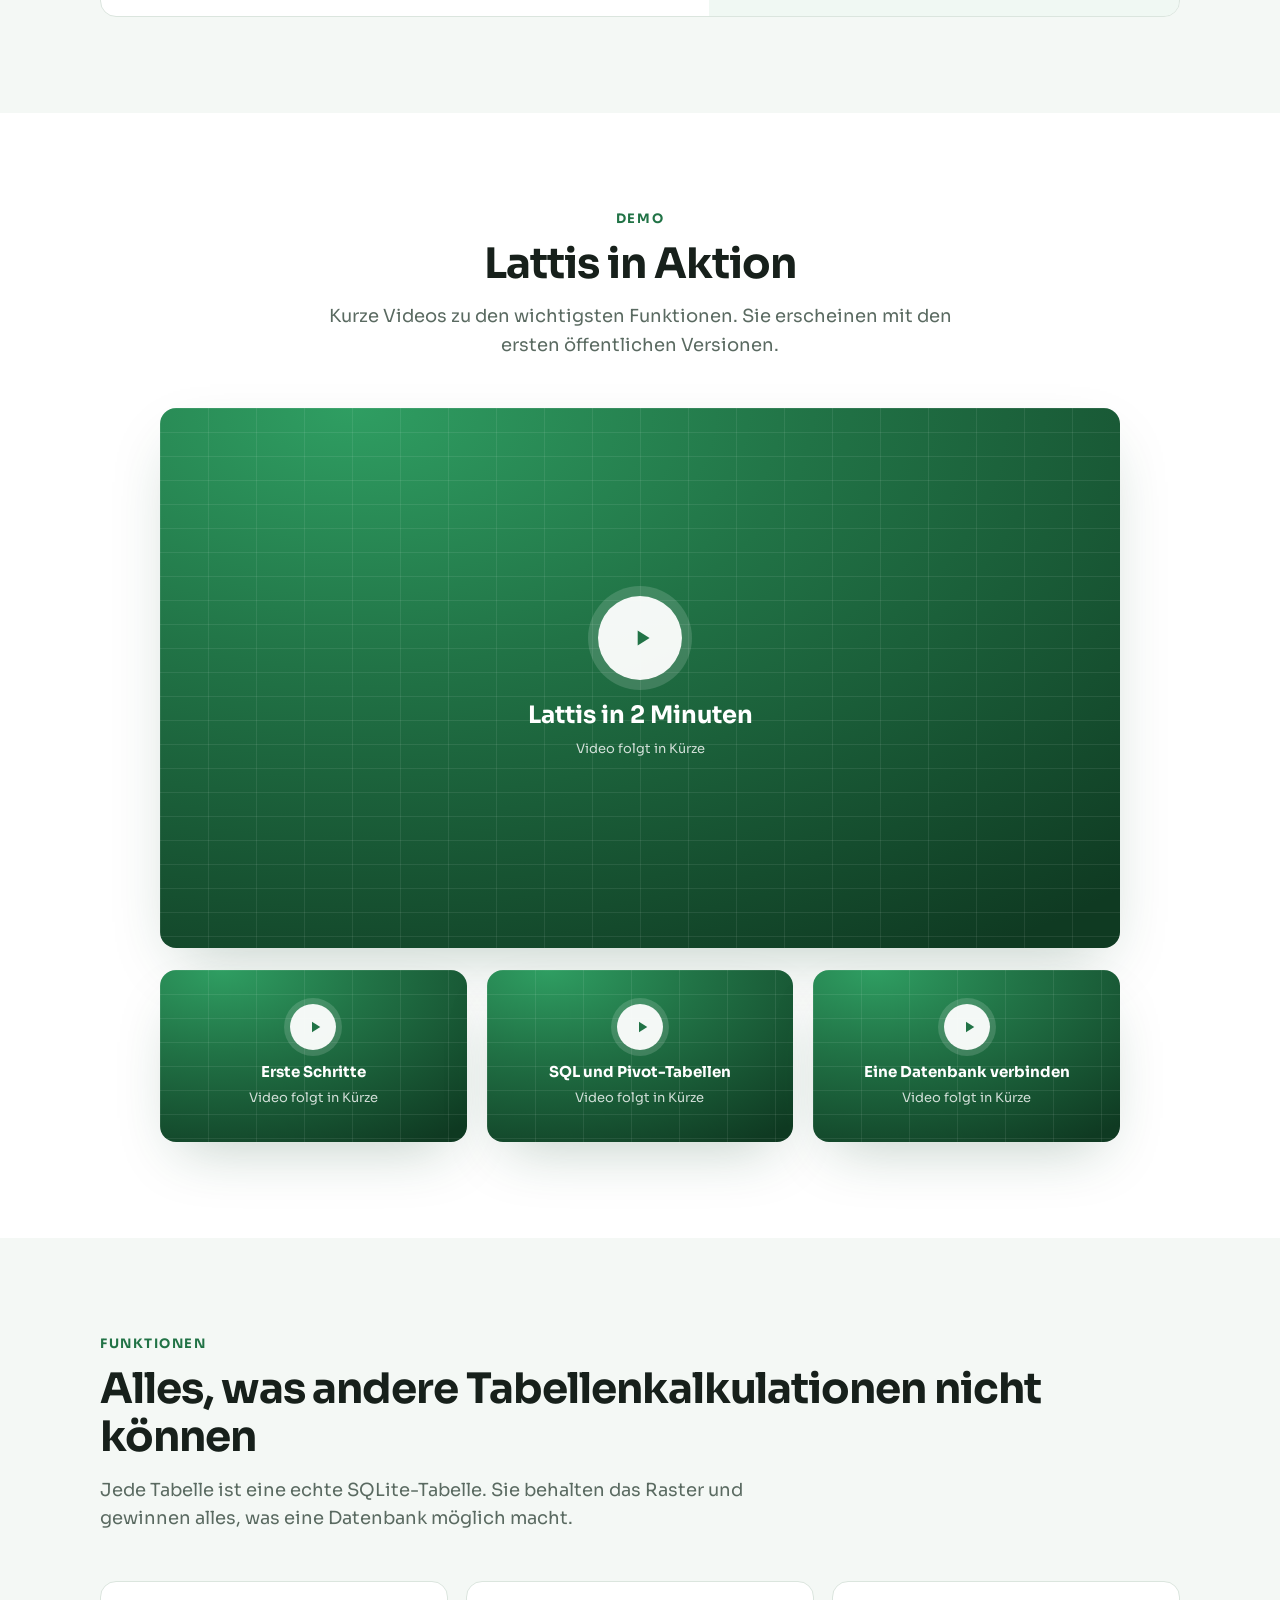
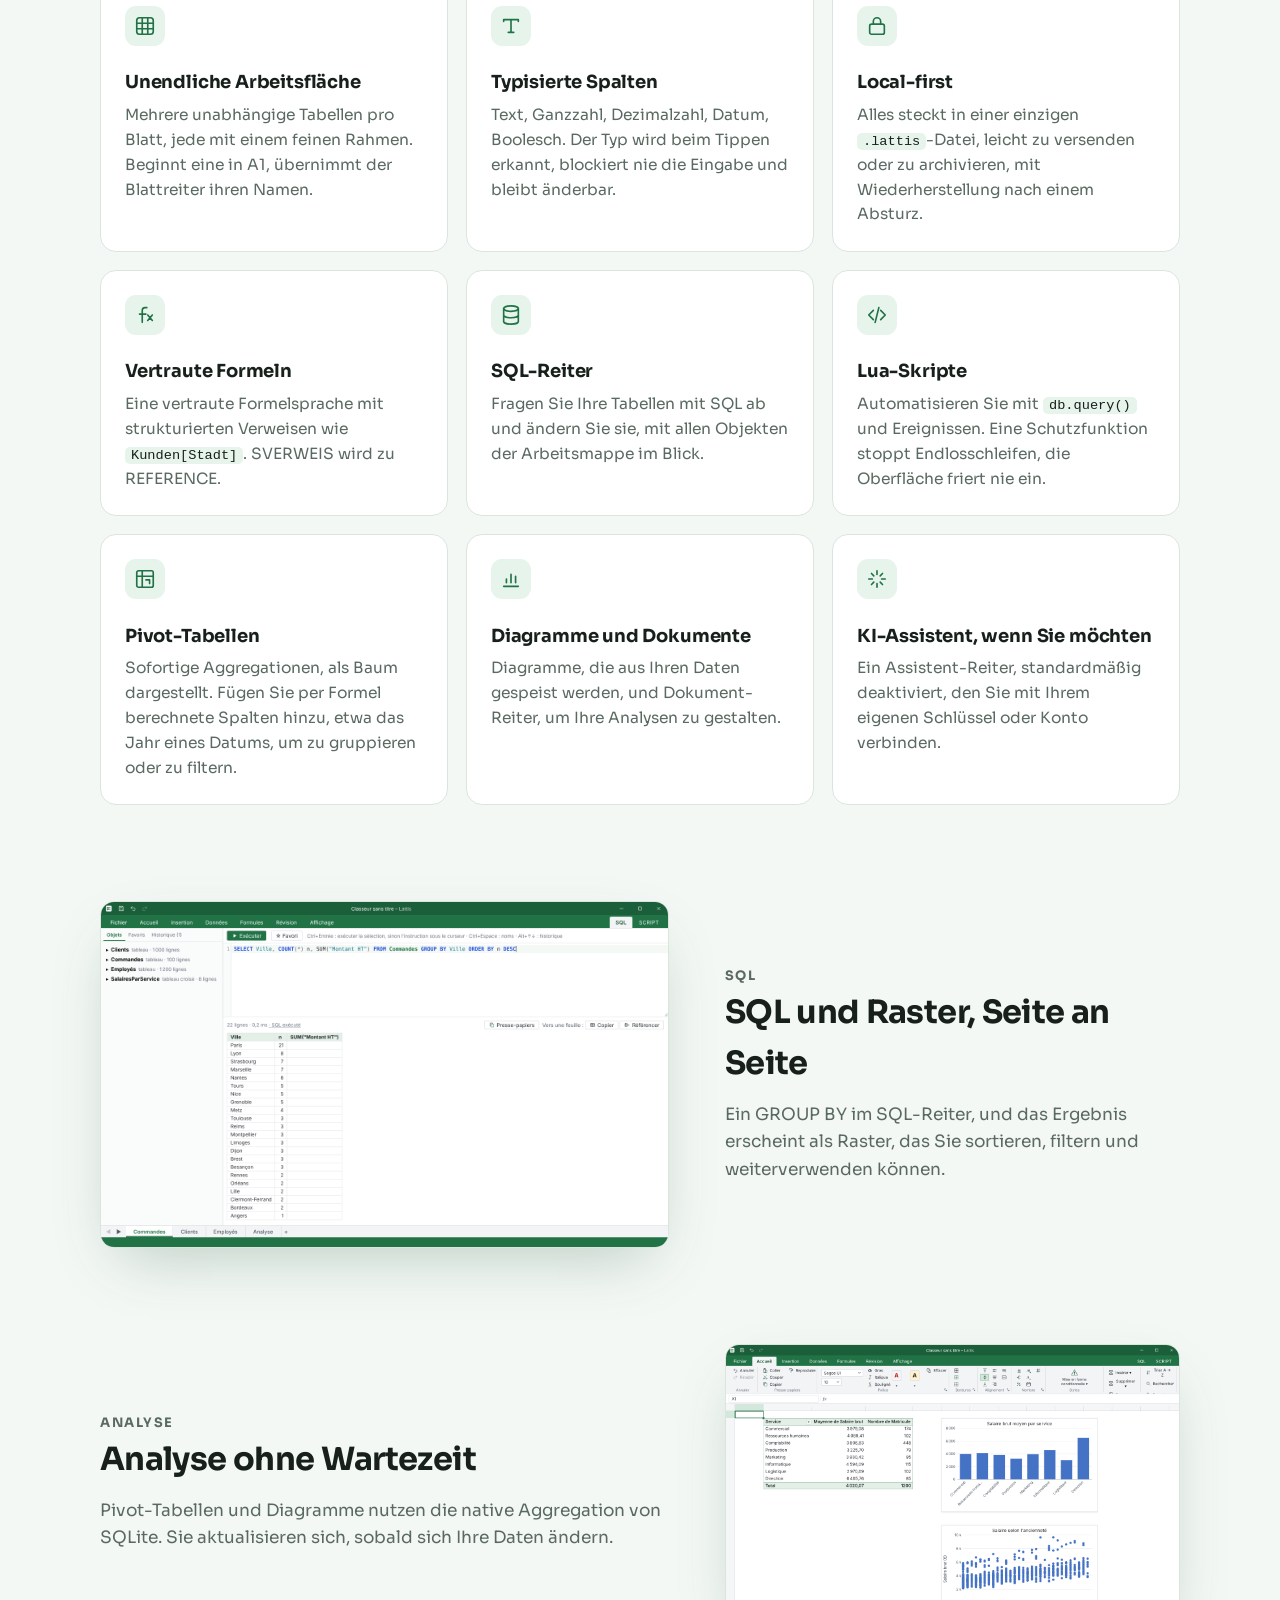
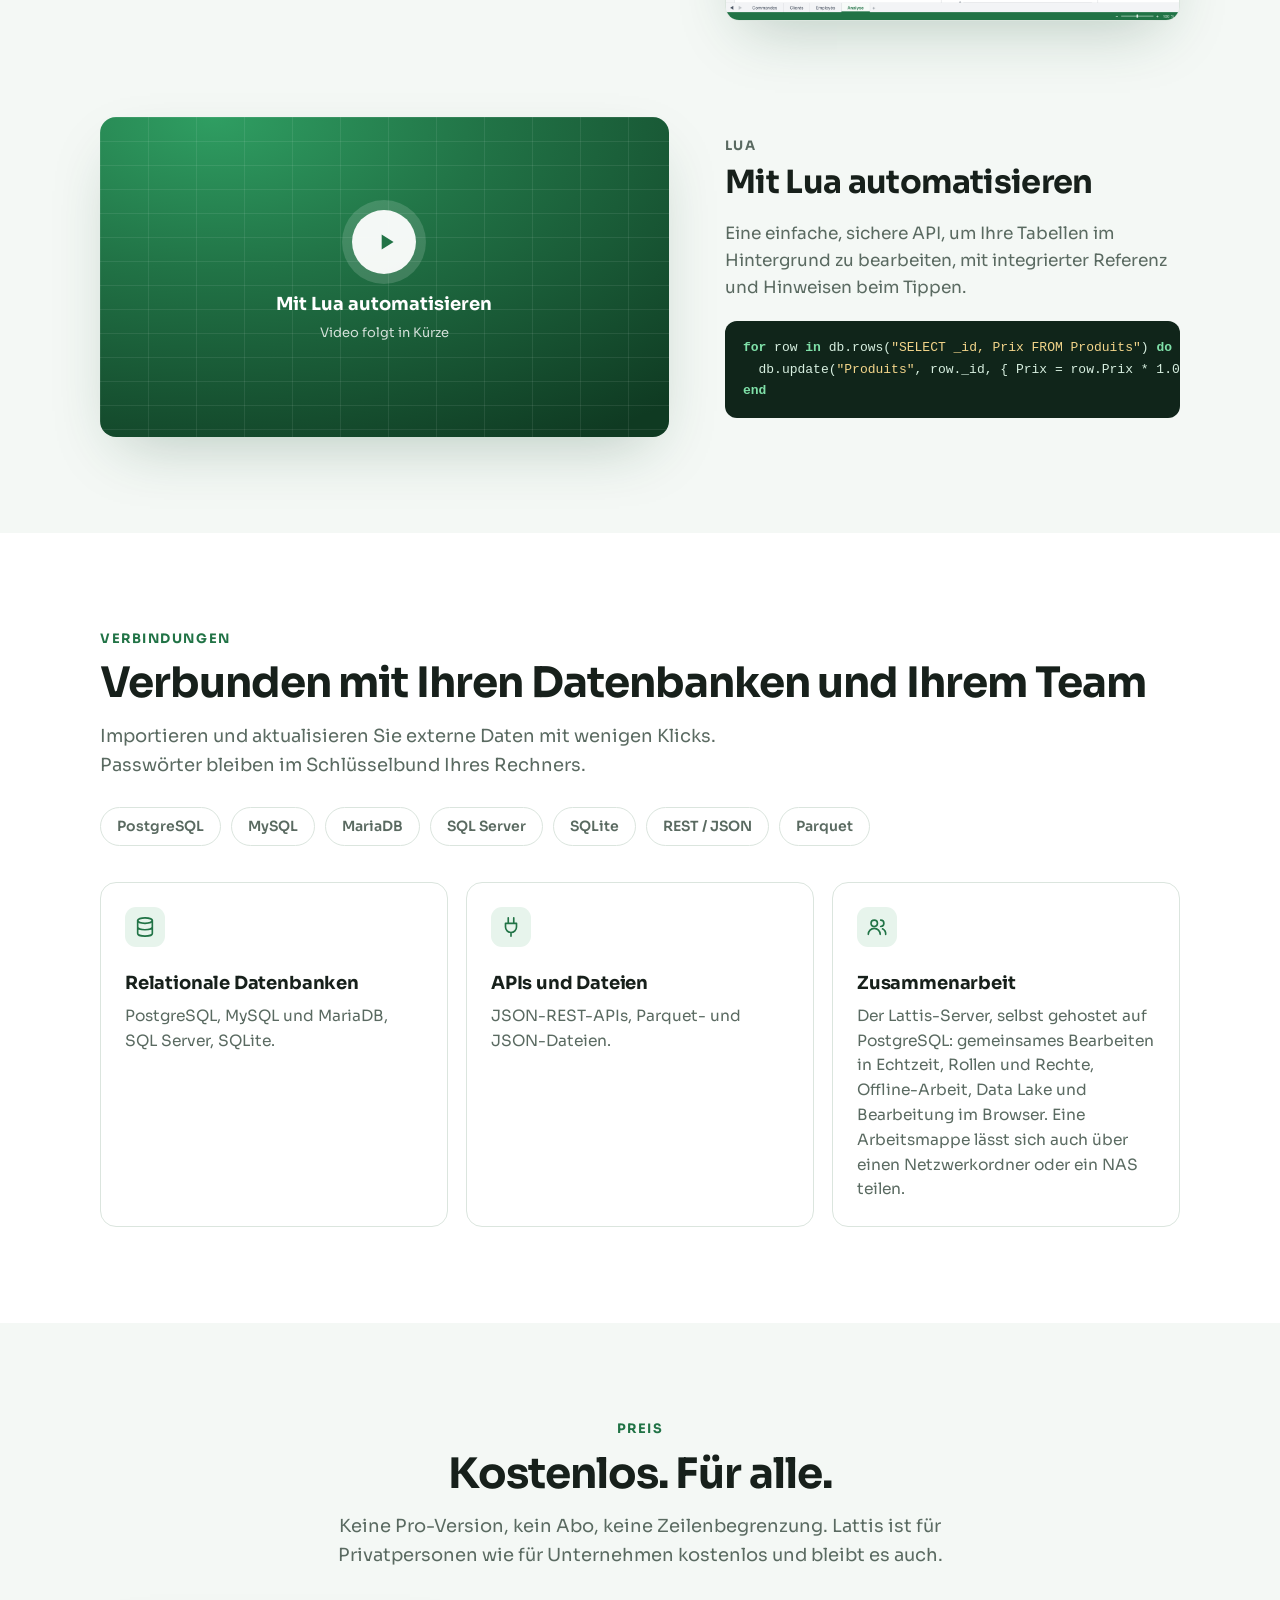
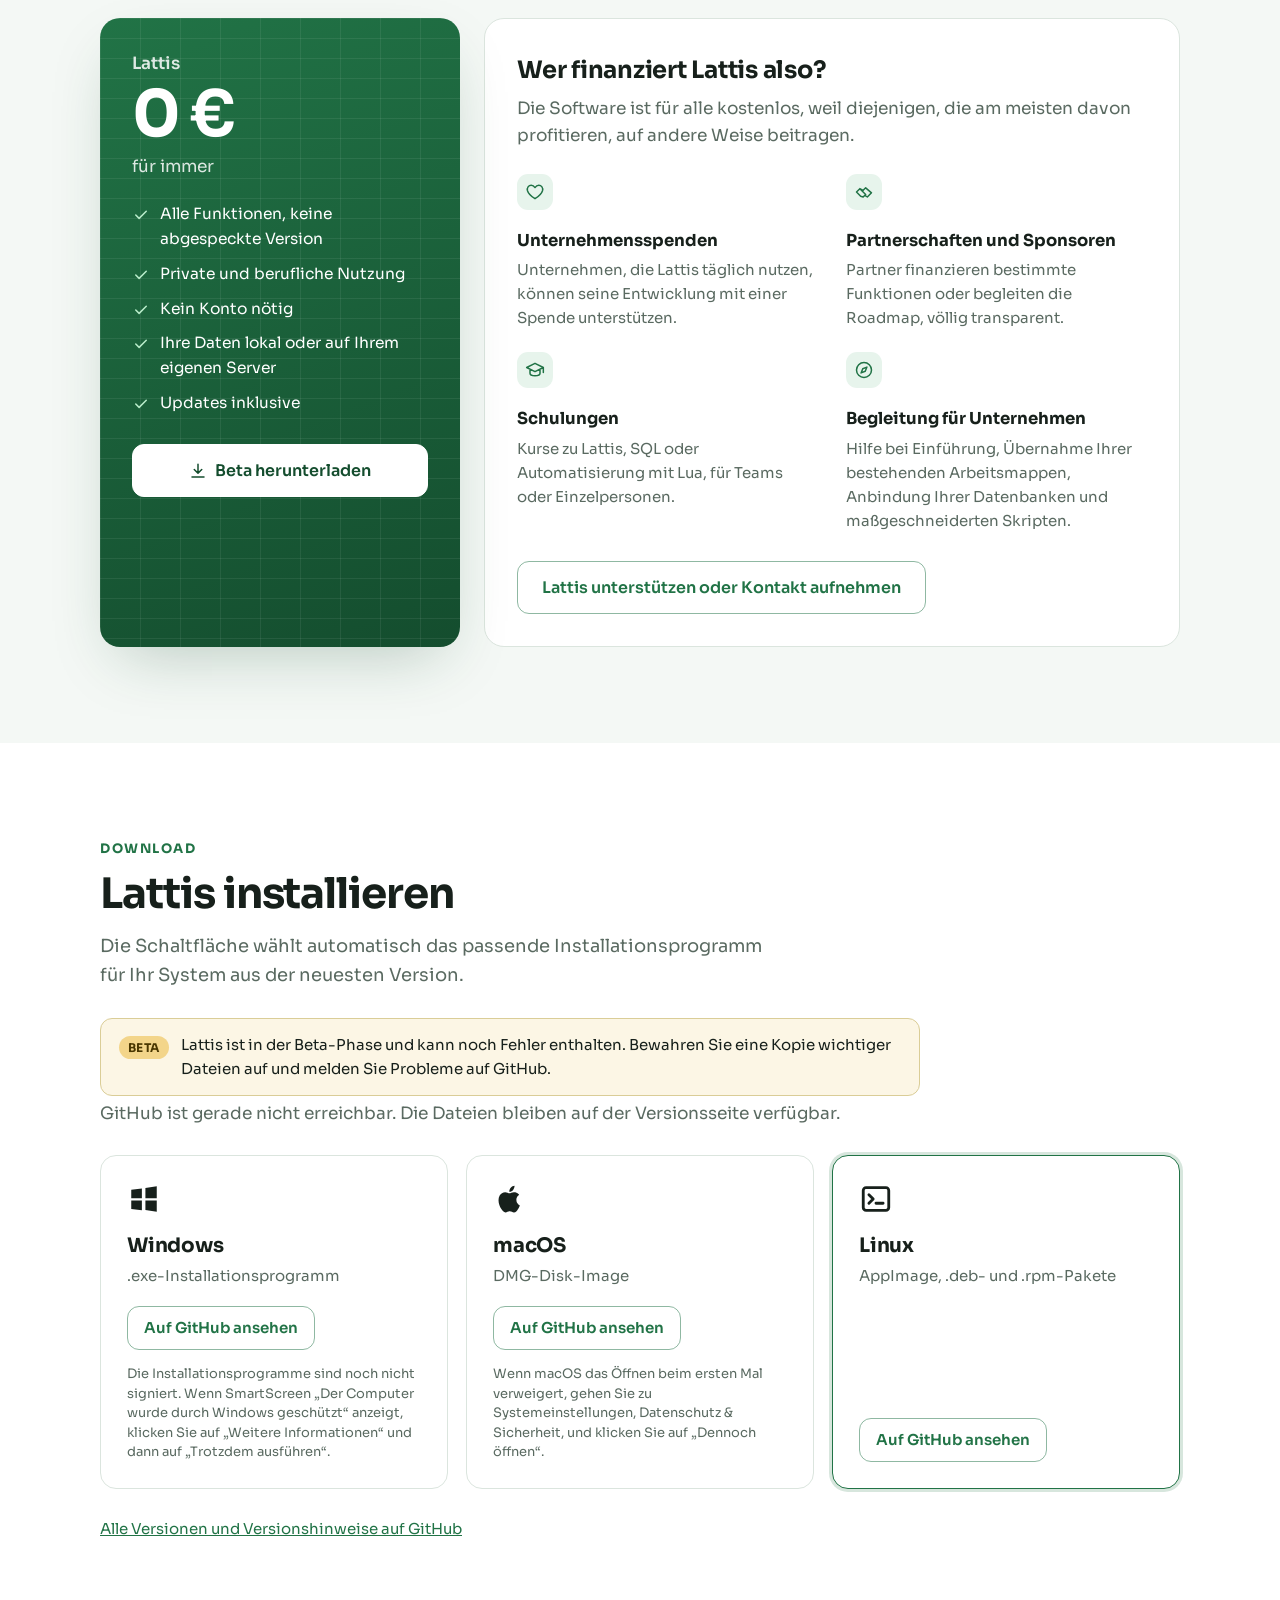
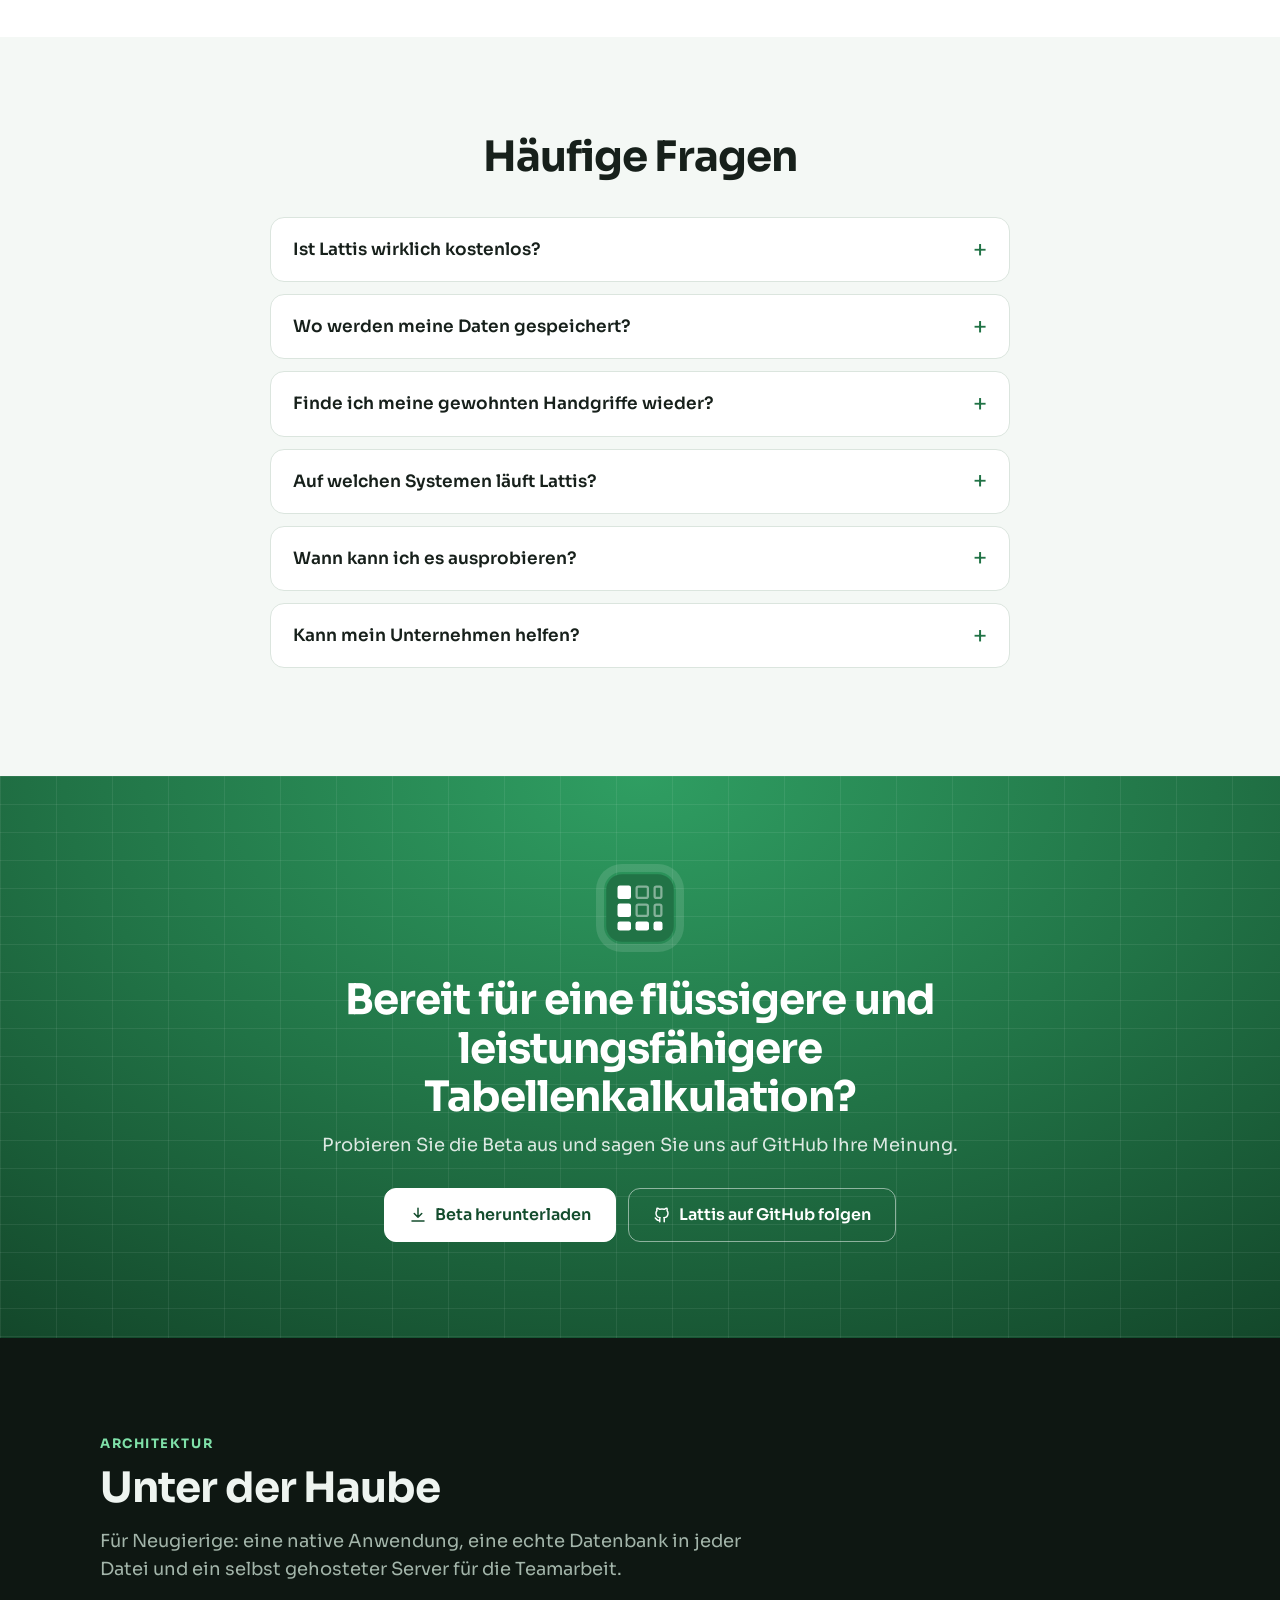
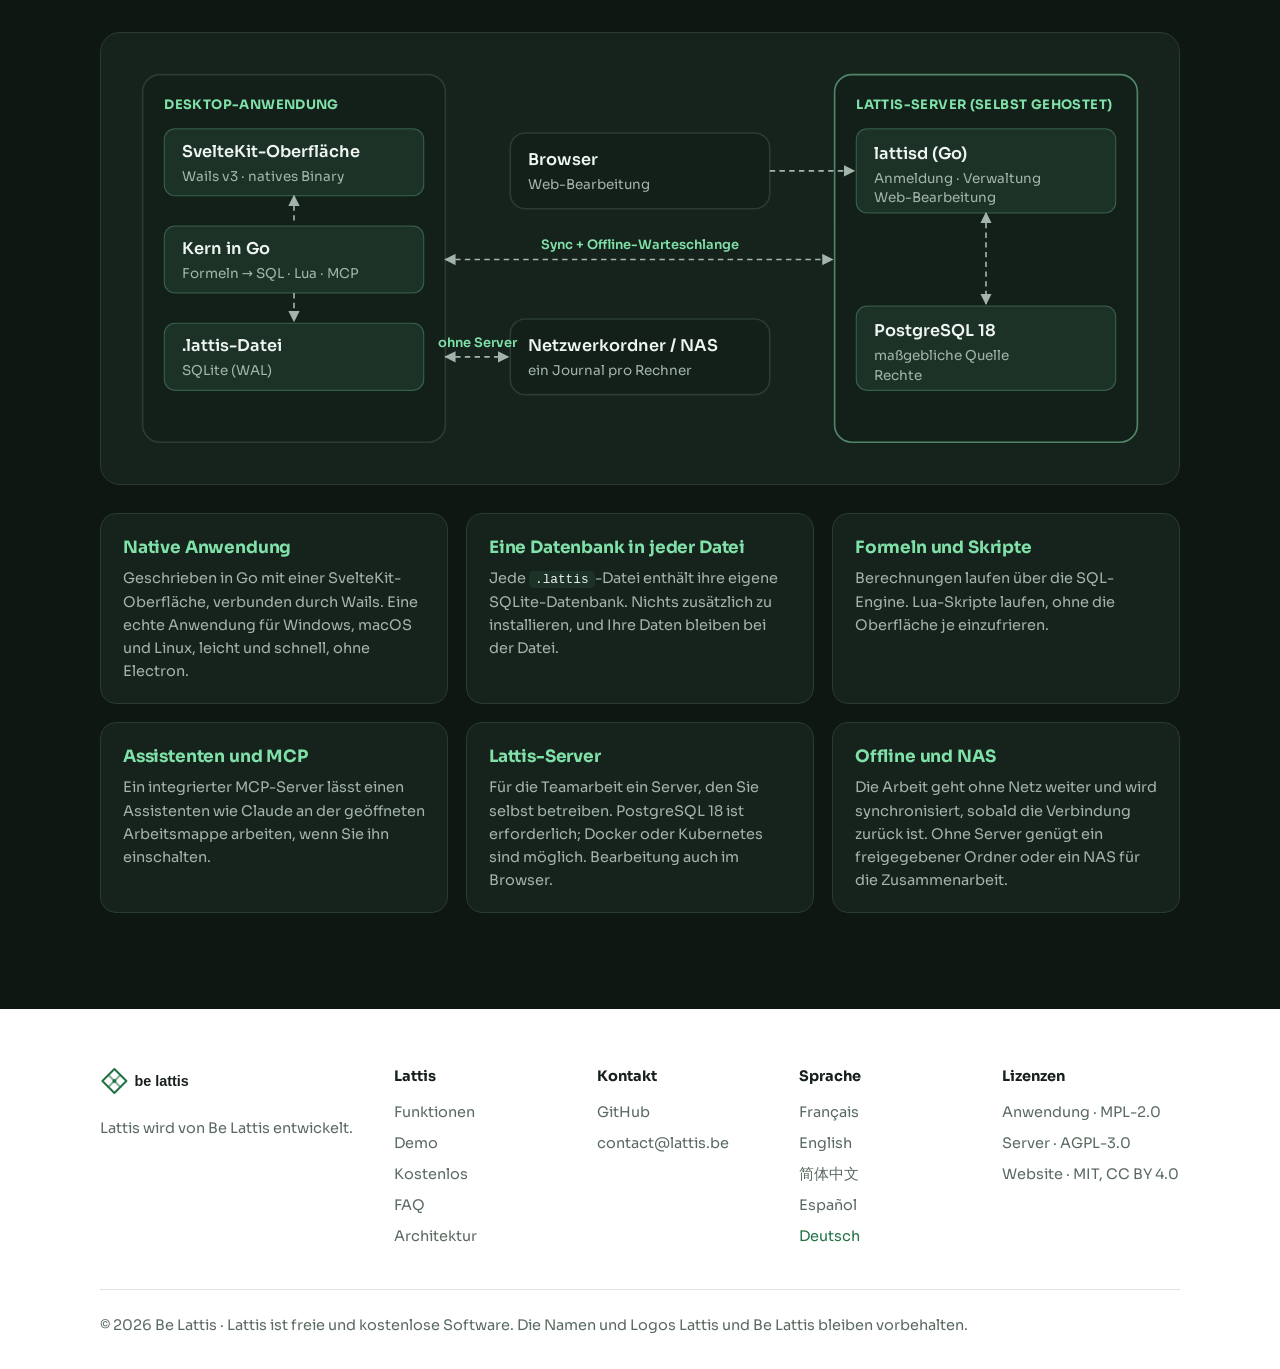
==== commit 063f59cf: "Accroche : texte d'introduction réécrit par Louis, traduit dans les cinq langues Co-Authored-By: Cla" ====
--- a/de/index.html
+++ b/de/index.html
@@ -69,7 +69,7 @@
 <div class="w">
 <span class="badge"><span class="dot"></span>Öffentliche Beta verfügbar · Kostenlos für alle</span>
 <h1>Flüssiger als die Konkurrenz.<br><span class="accent">Mit der Leistung<br class="hbr">einer Datenbank.</span></h1>
-<p class="sub">Sie behalten Ihre gewohnten Handgriffe, nur einfacher und schneller. Und hinter jeder Tabelle steckt eine echte SQLite-Datenbank, die kann, was andere Tabellenkalkulationen nicht können: SQL-Abfragen, sofortige Pivot-Tabellen, Verbindungen zu Ihren Datenbanken, Zusammenarbeit in Echtzeit, Lua-Skripte. Kostenlos, für alle.</p>
+<p class="sub">Sie behalten Ihre gewohnten Abläufe, aber alles ist einfacher und schneller. Hinter jeder Tabelle steckt eine echte SQL-Datenbank, damit Sie die volle Leistung von Datenbanken nutzen. Und das kostenlos!</p>
 <div class="ctas">
 <a class="btn" id="dl-hero" href="#telecharger"><svg class="ico"><use href="#i-down"/></svg><span>Beta herunterladen</span></a>
 <a class="btn ghost" href="#demo"><svg class="ico"><use href="#i-play"/></svg>Demo ansehen</a>
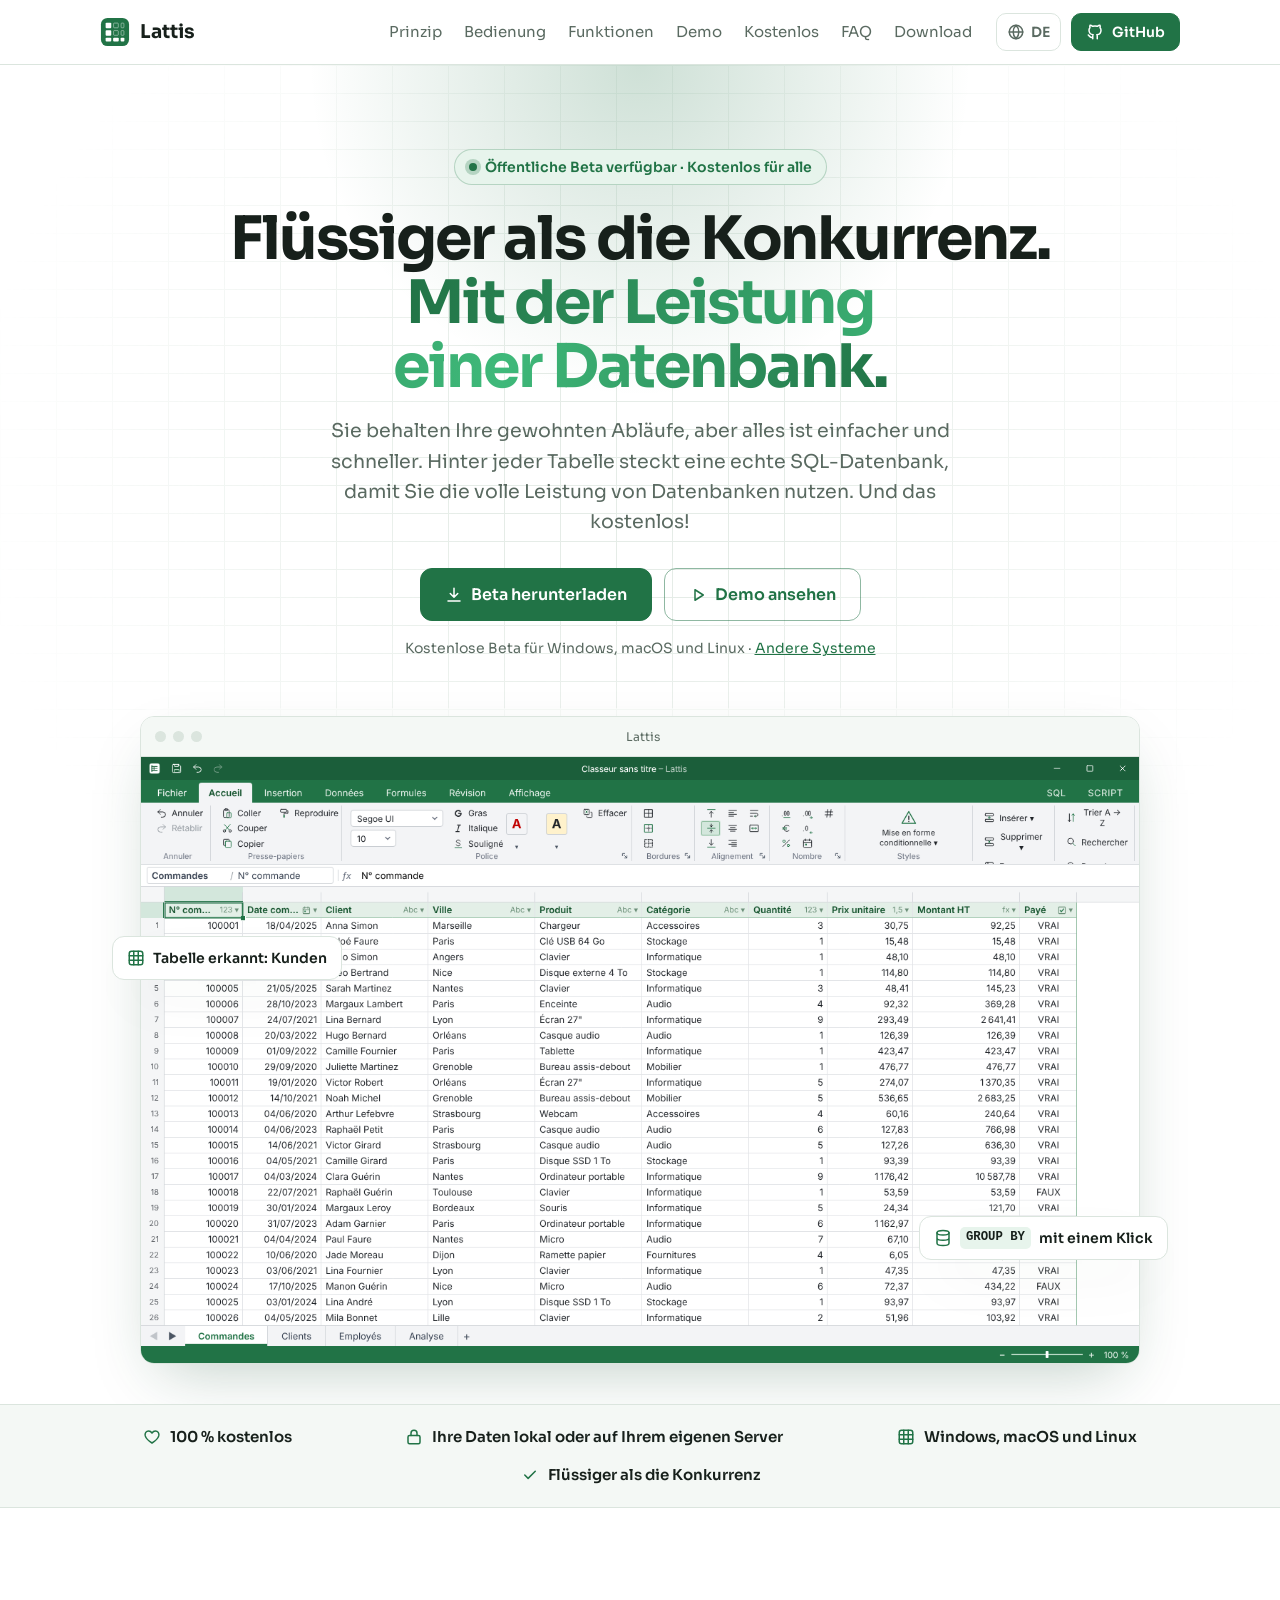
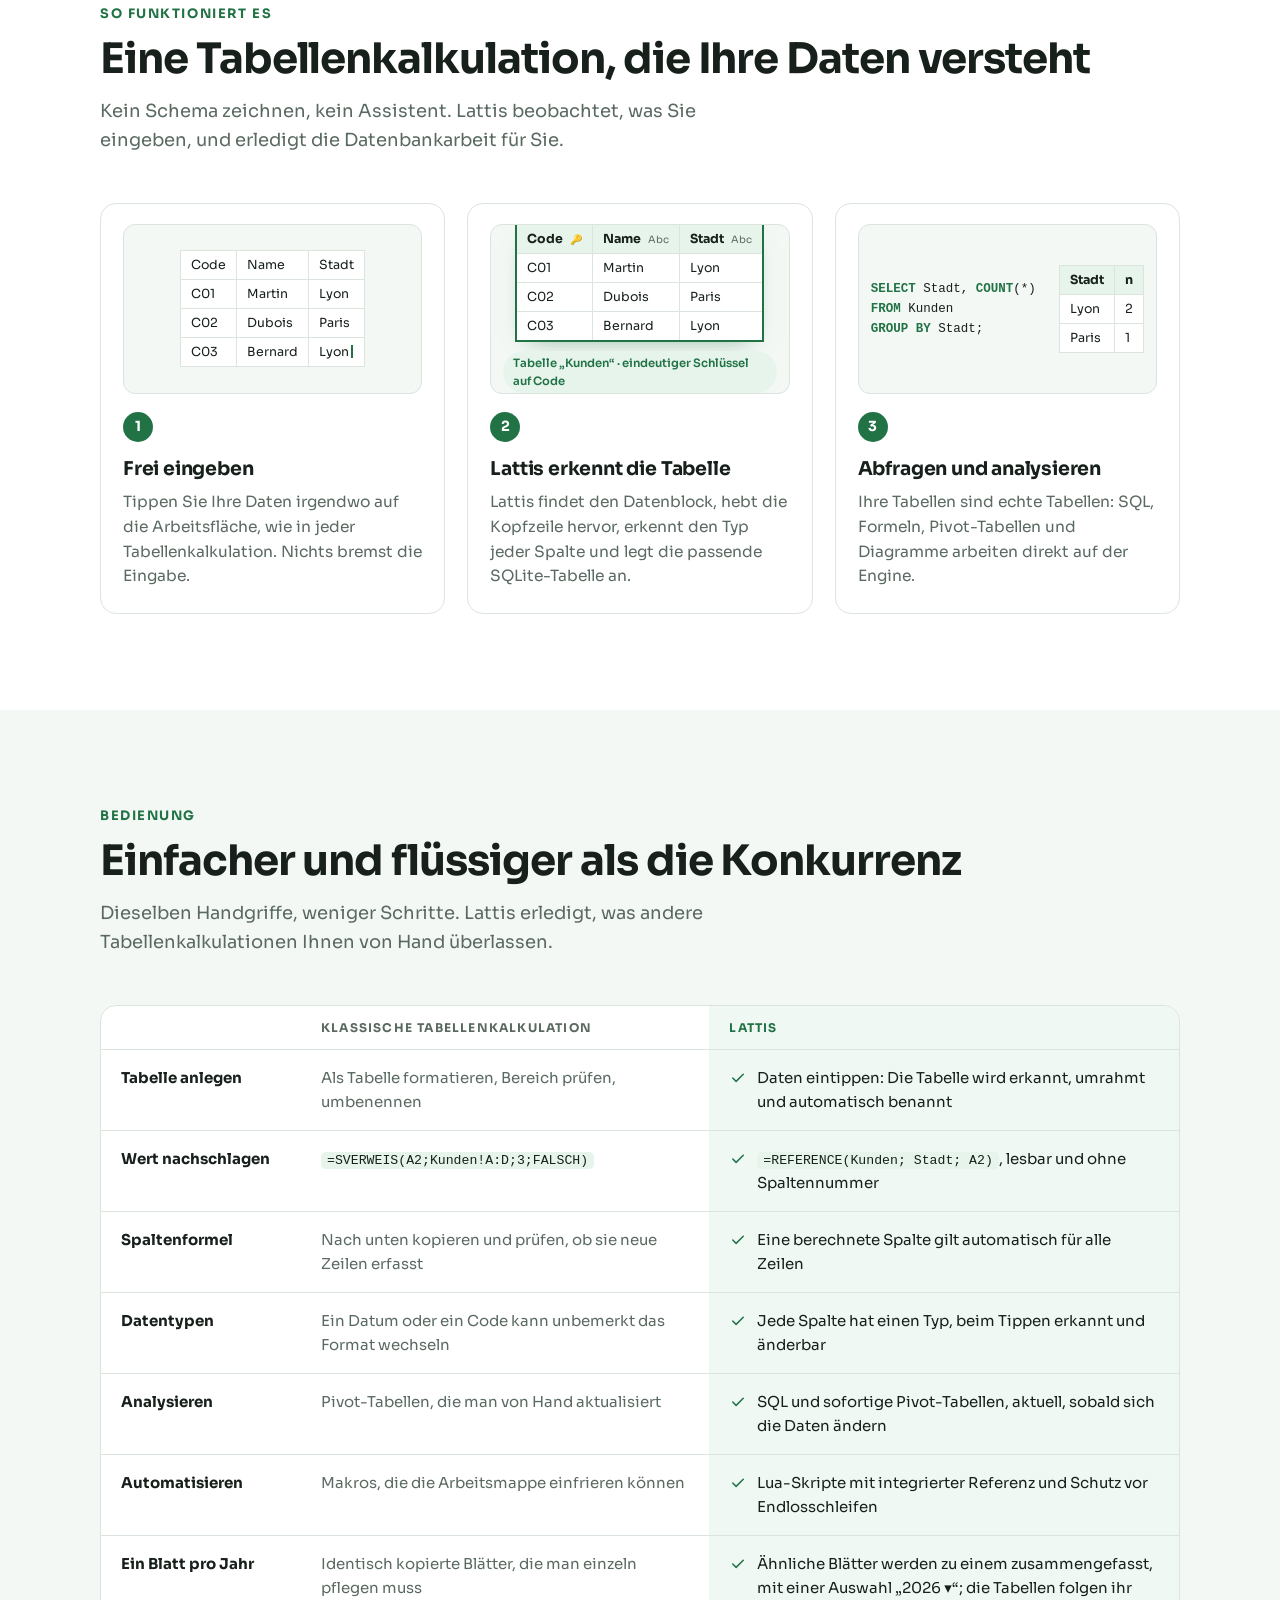
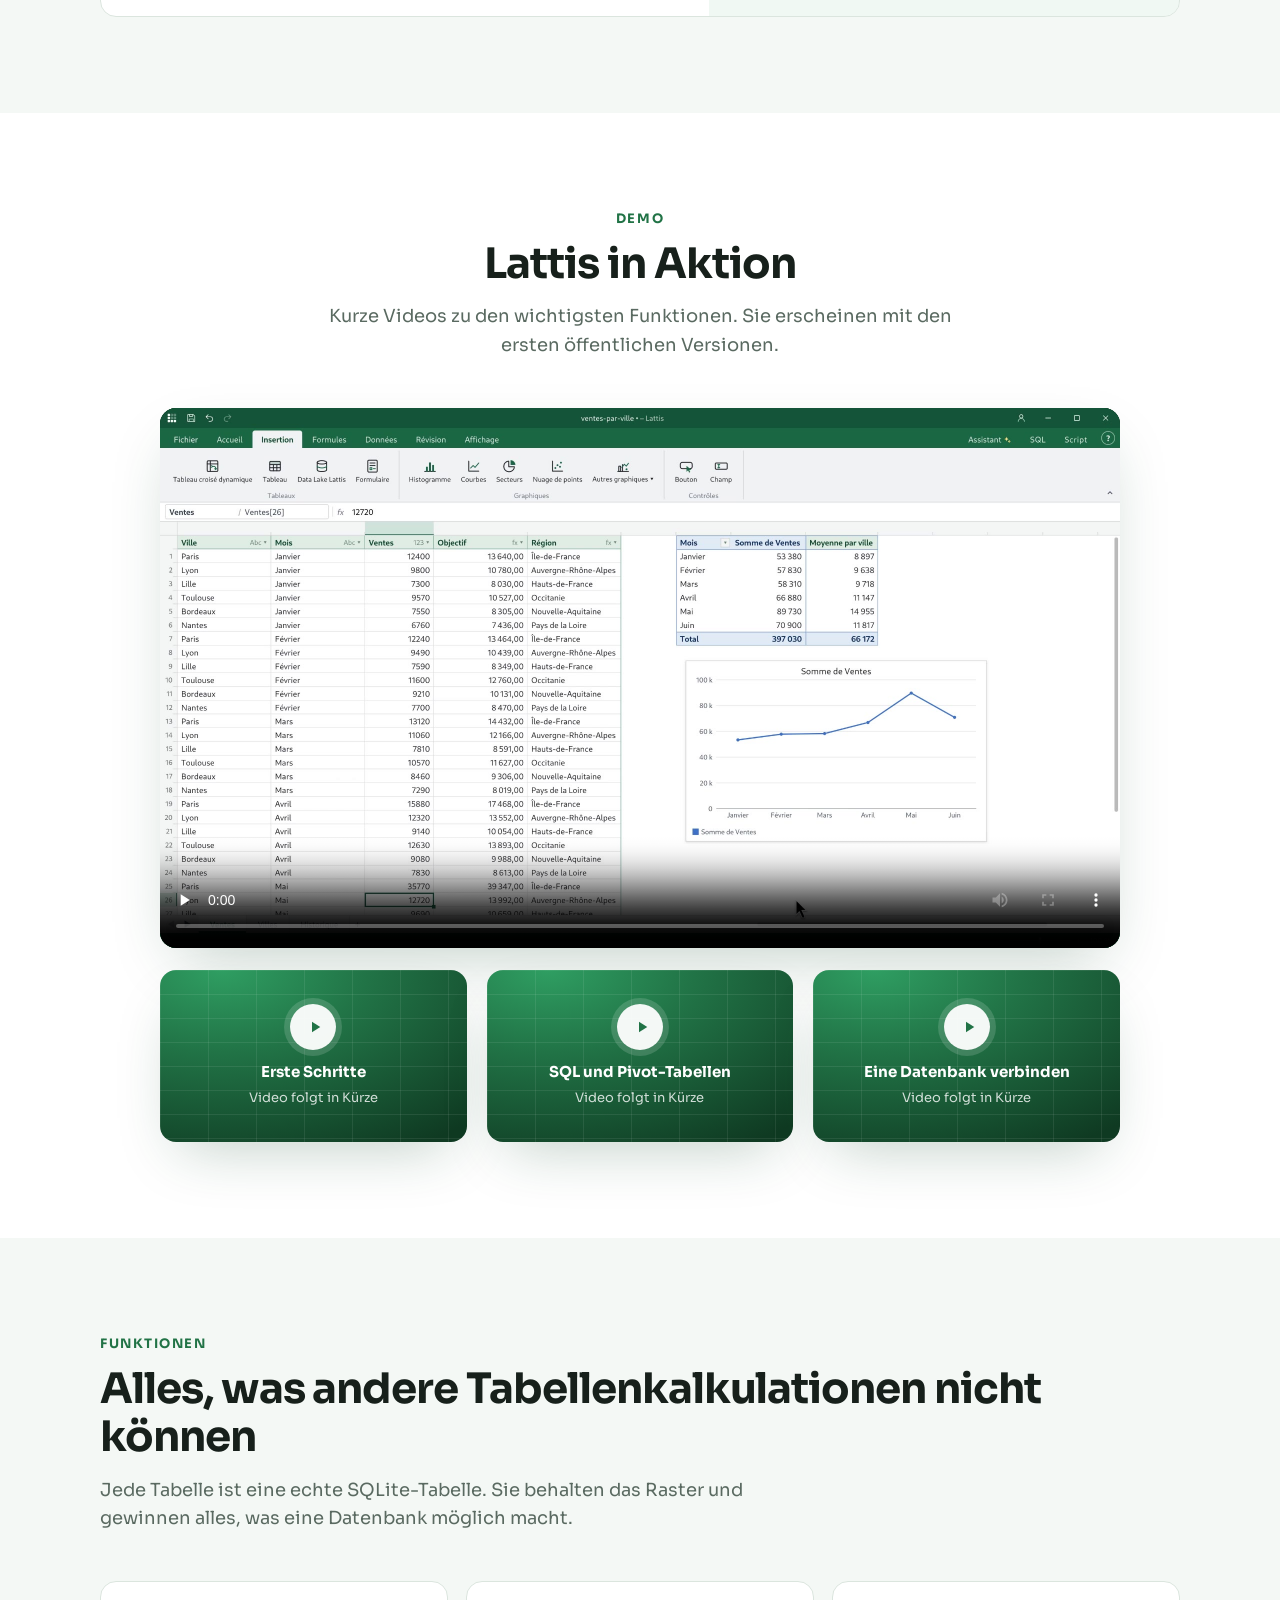
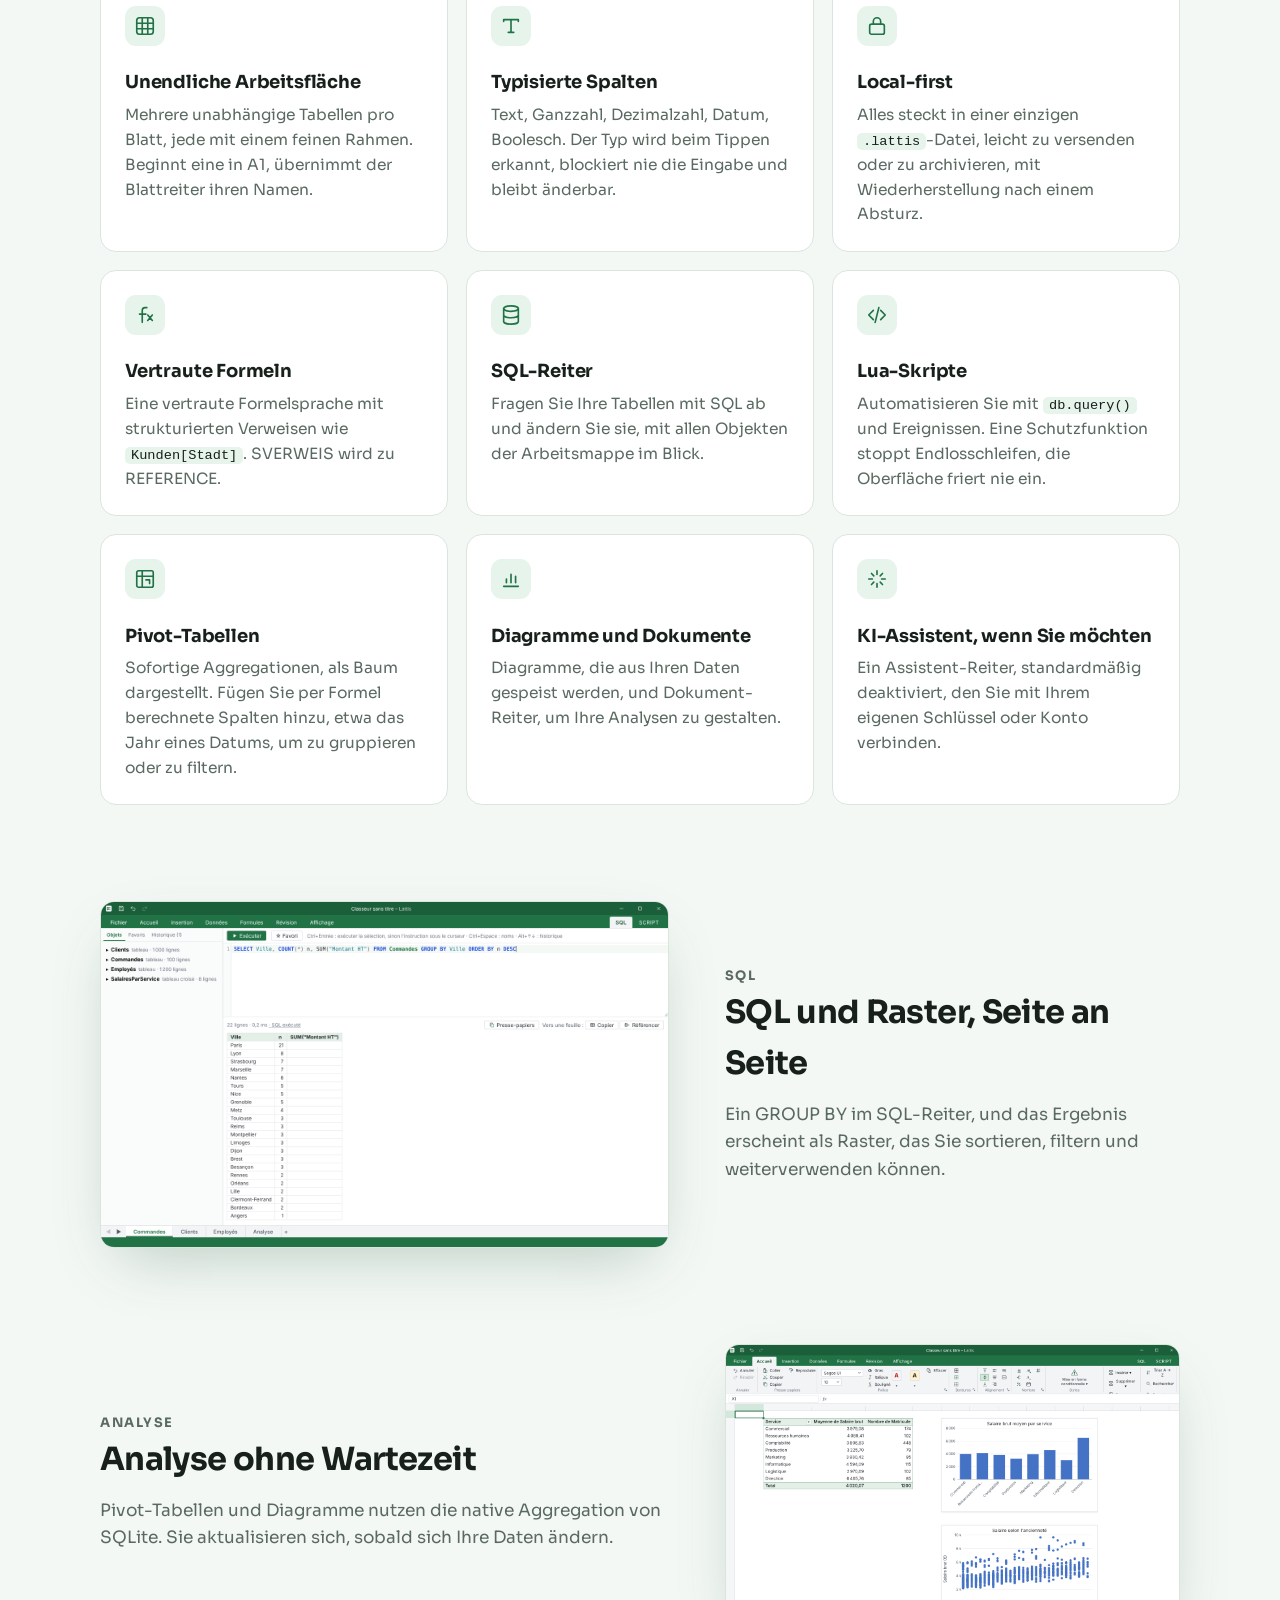
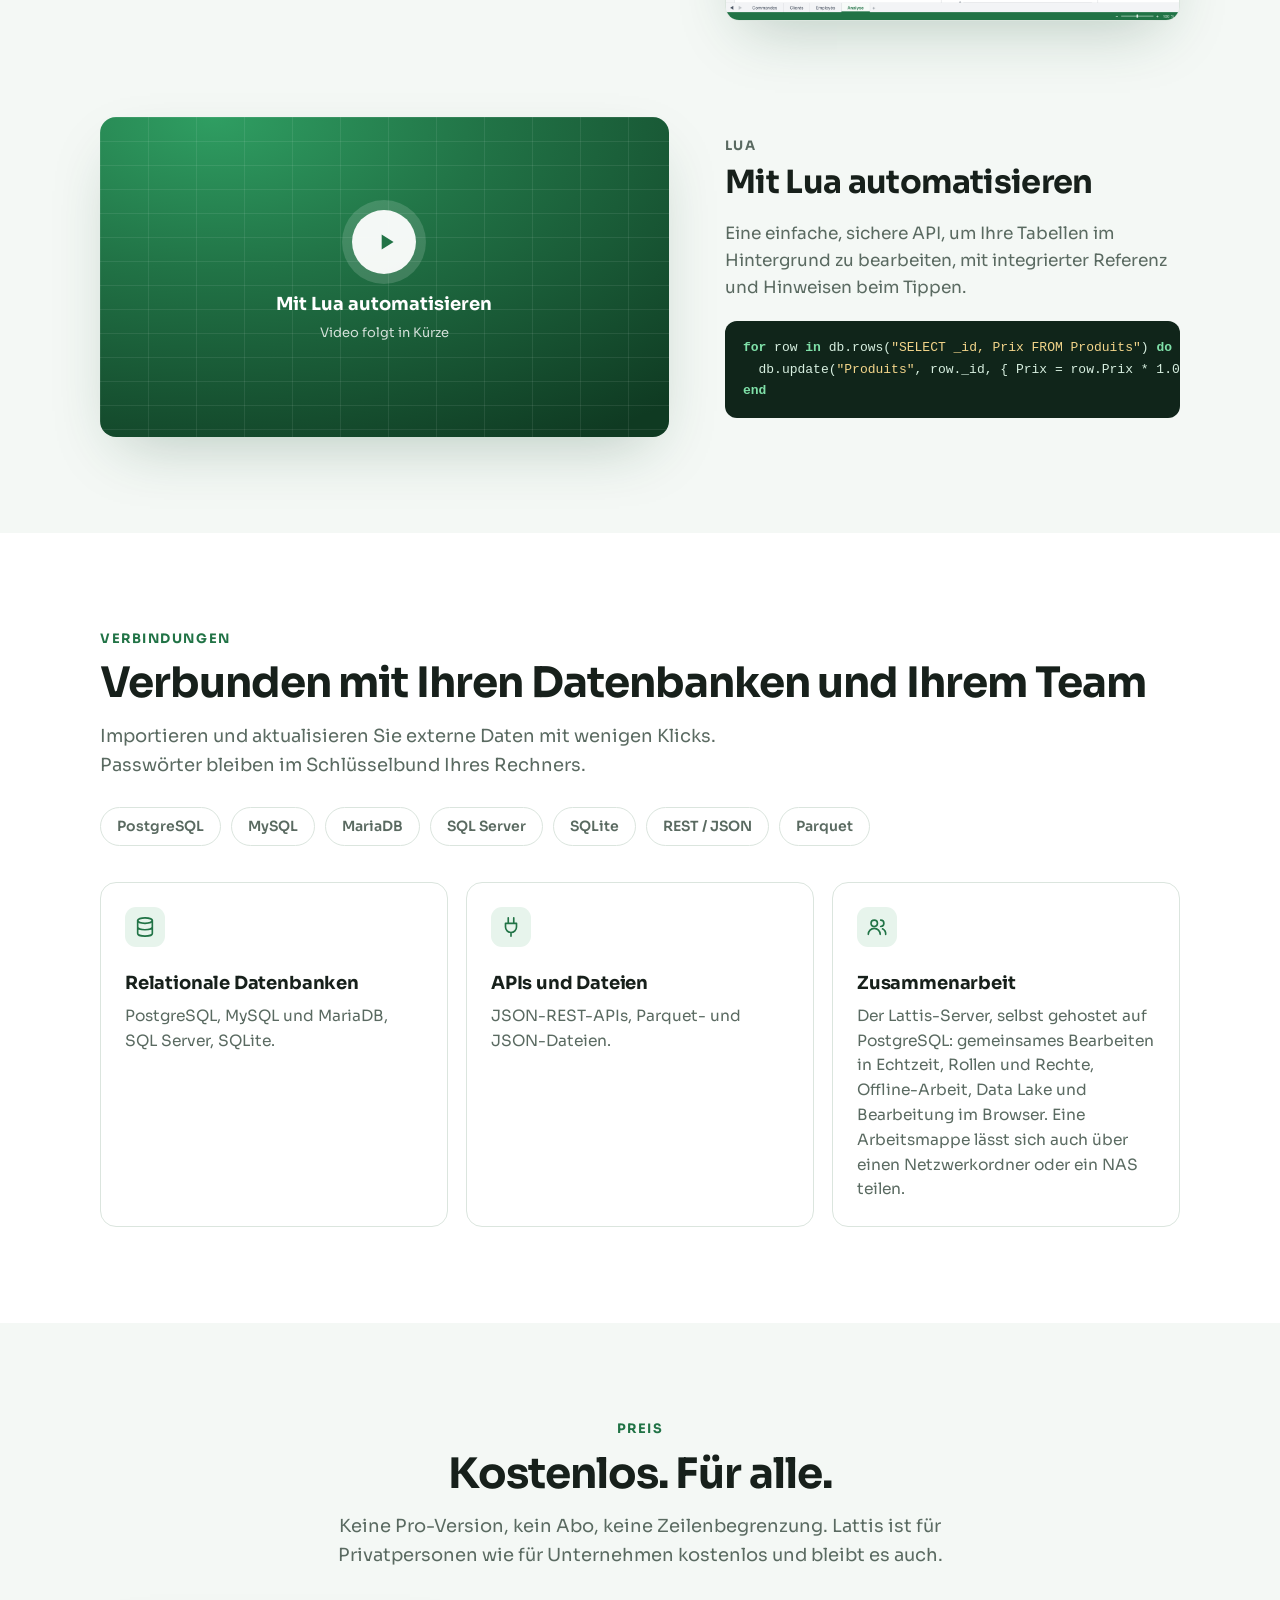
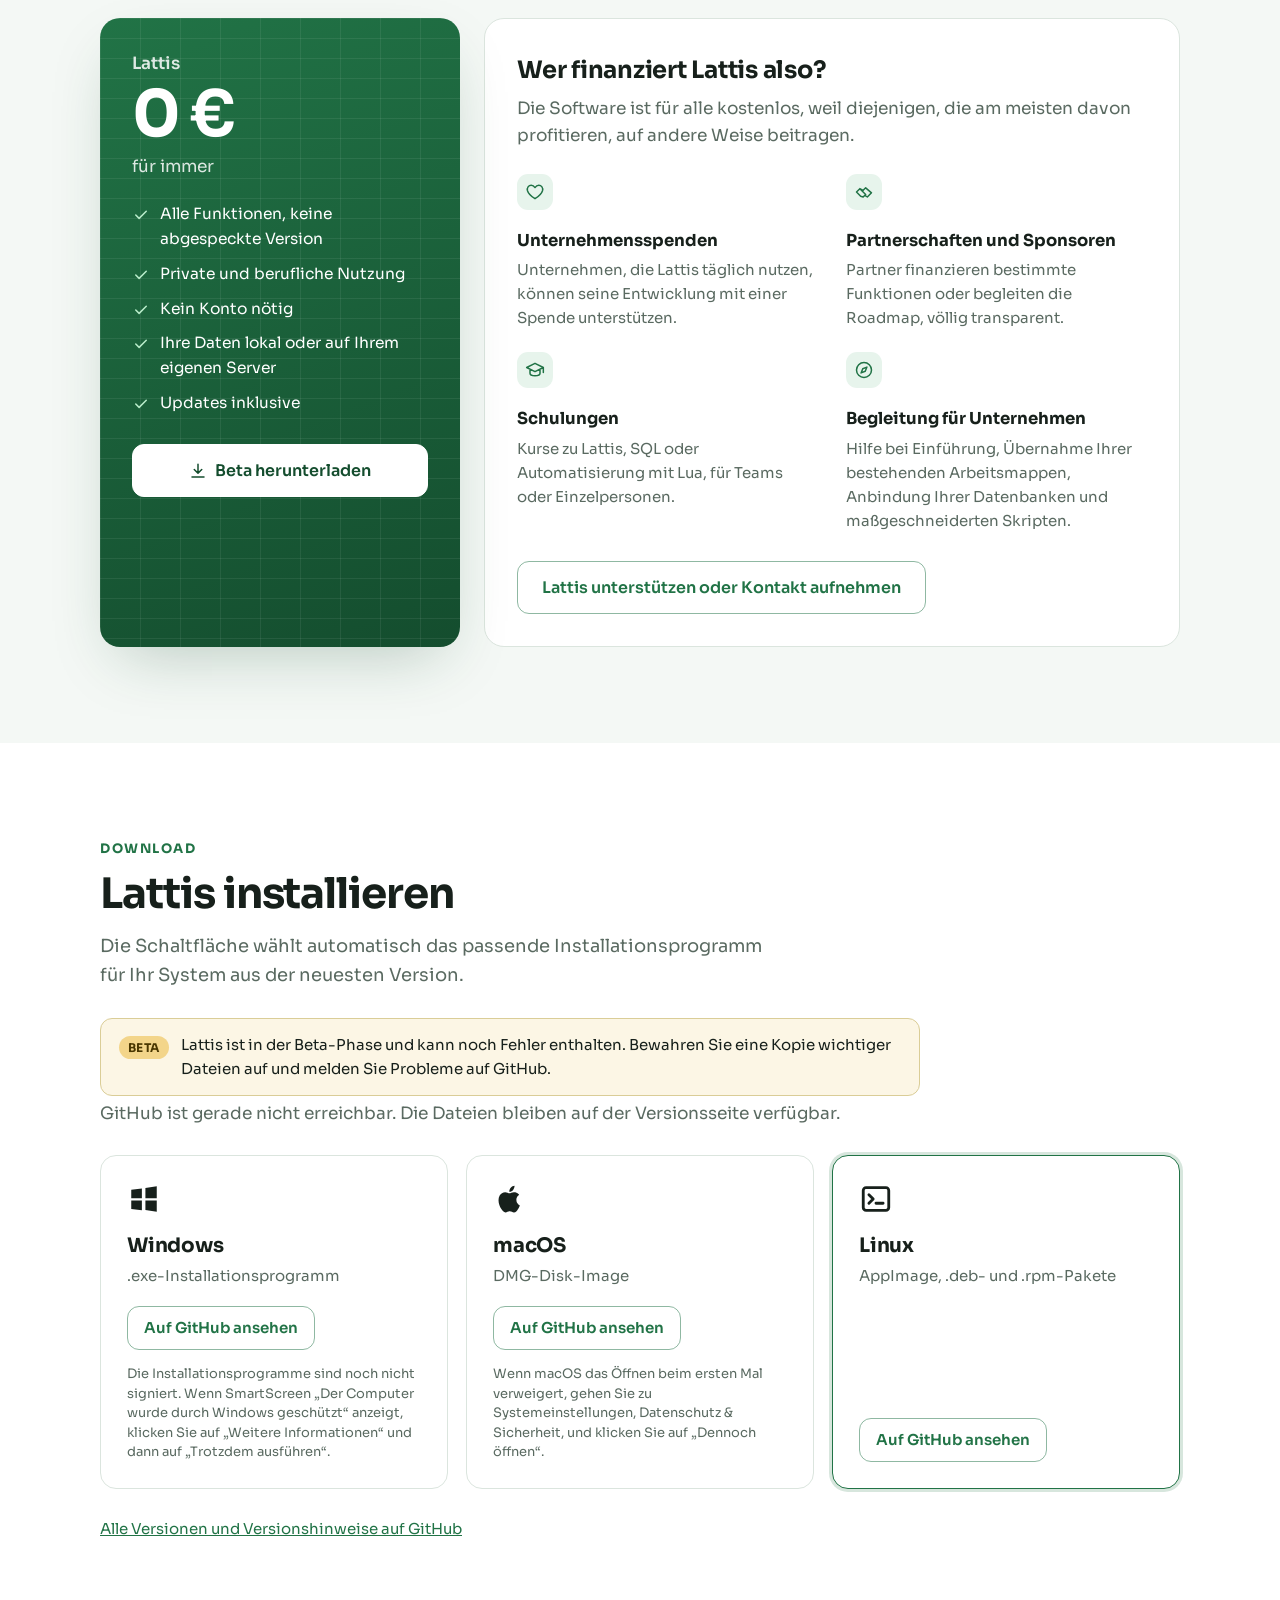
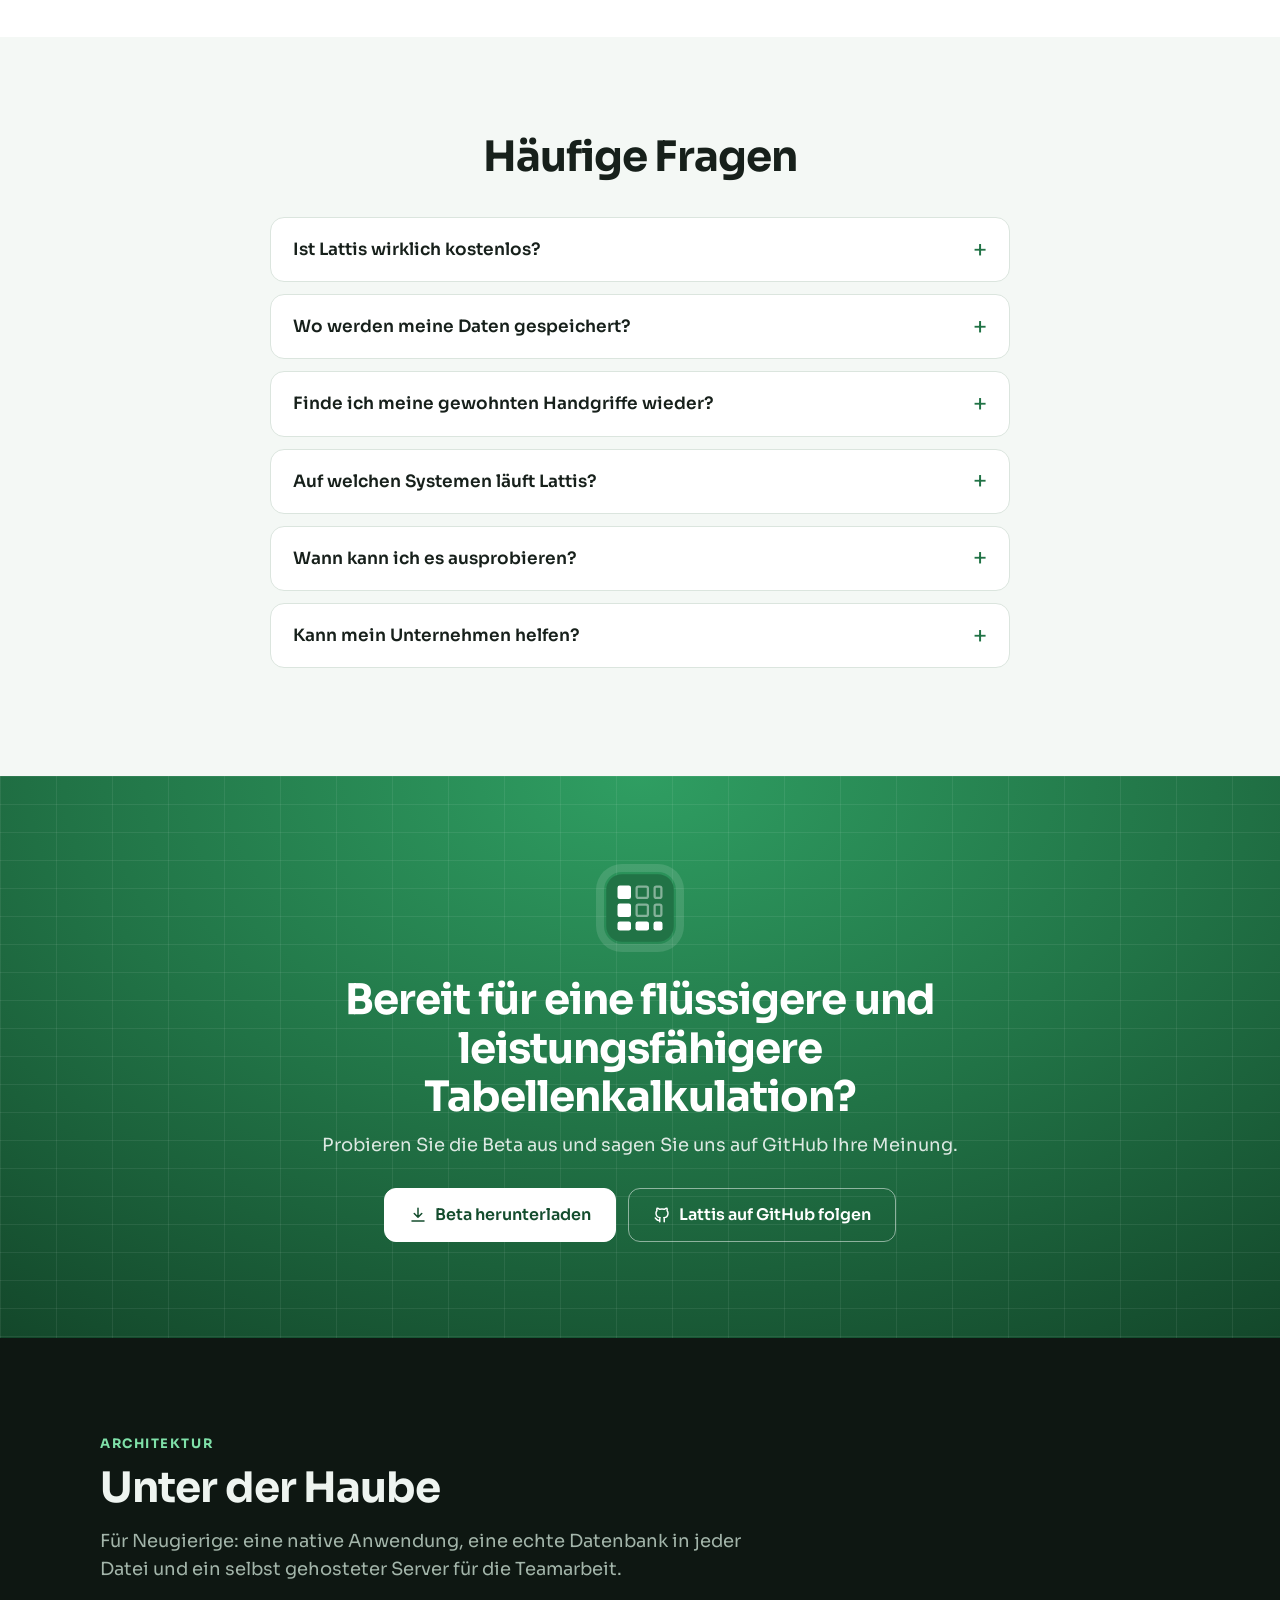
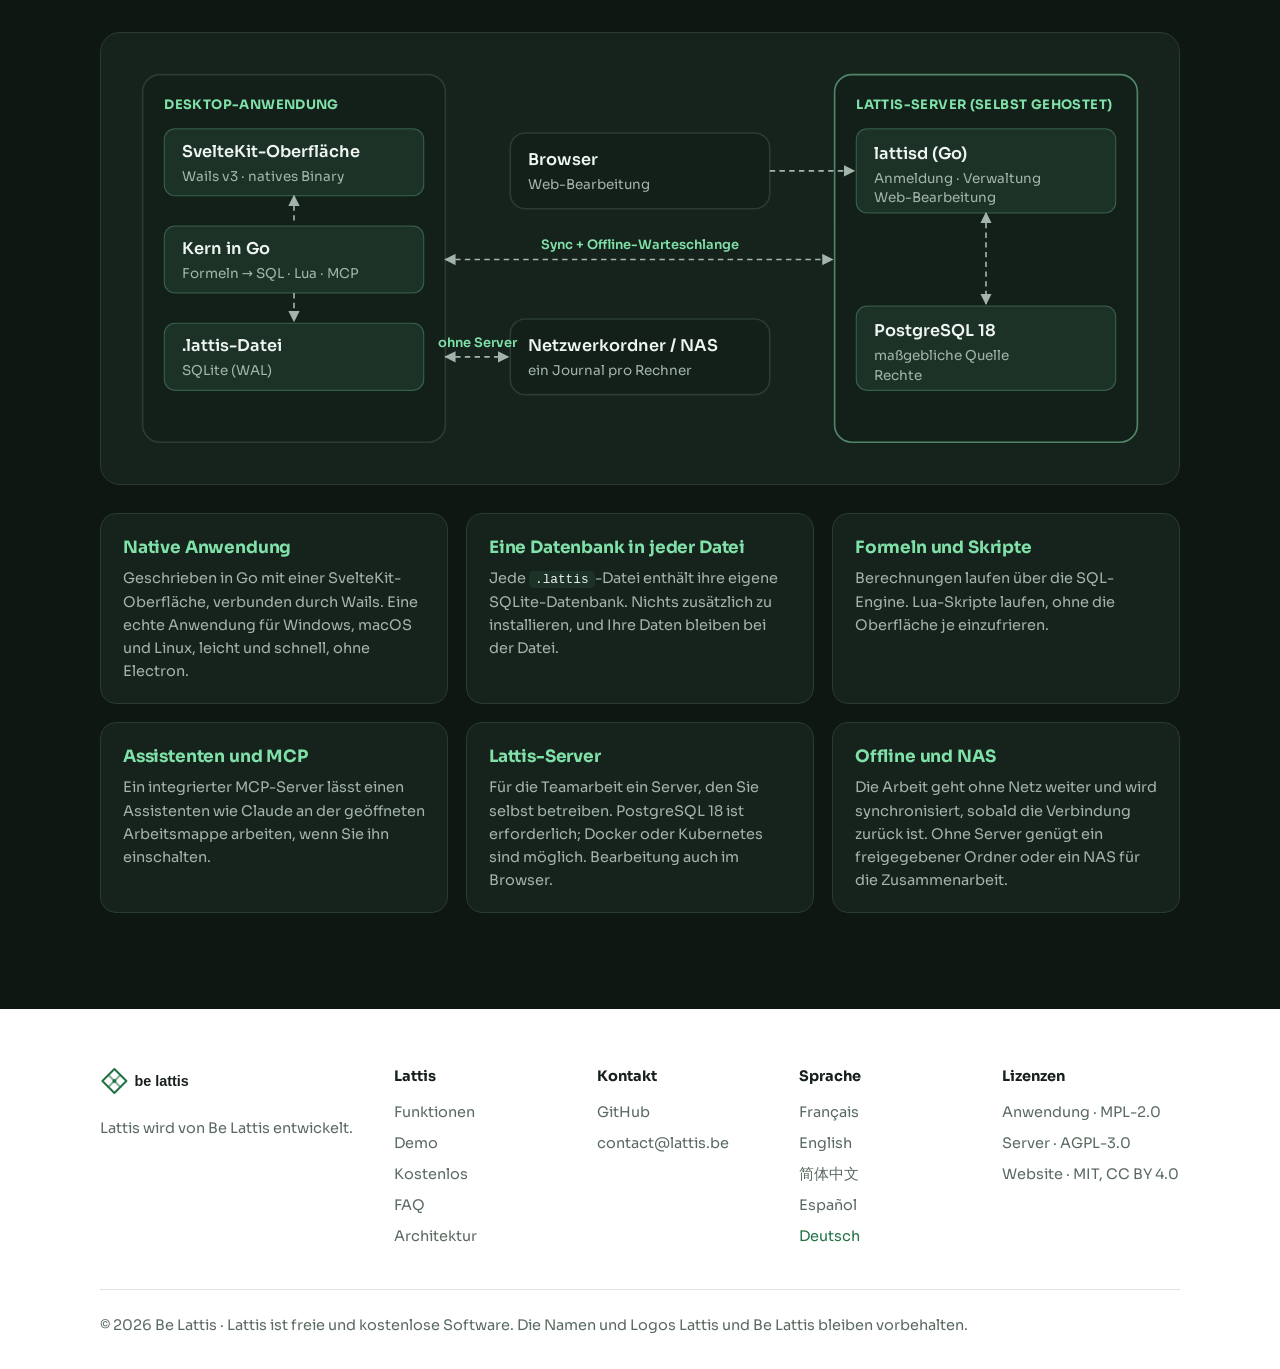
==== commit 5e2f70d5: "Démo : vidéo « Lattis en 2 minutes » dans l'emplacement principal Vidéo anglaise par défaut sur tout" ====
--- a/de/index.html
+++ b/de/index.html
@@ -143,10 +143,11 @@
 <p class="kicker">Demo</p>
 <h2>Lattis in Aktion</h2>
 <p class="lead">Kurze Videos zu den wichtigsten Funktionen. Sie erscheinen mit den ersten öffentlichen Versionen.</p>
-<div class="video main" role="img" aria-label="Lattis in 2 Minuten (Video folgt in Kürze)">
-<div class="vgrid" aria-hidden="true"></div>
-<span class="play"><svg><use href="#i-play"/></svg></span>
-<strong>Lattis in 2 Minuten</strong><em>Video folgt in Kürze</em>
+<div class="video main has-video">
+<video controls preload="none" playsinline poster="../assets/video/en/poster.jpg" aria-label="Lattis in 2 Minuten">
+<source src="../assets/video/en/lattis-2-minutes.mp4" type="video/mp4">
+<track kind="subtitles" srclang="en" label="English" src="../assets/video/en/sous-titres.vtt">
+</video>
 </div>
 <div class="vids">
 <div class="video" role="img" aria-label="Erste Schritte (Video folgt in Kürze)"><div class="vgrid" aria-hidden="true"></div><span class="play"><svg><use href="#i-play"/></svg></span><strong>Erste Schritte</strong><em>Video folgt in Kürze</em></div>
--- a/style.css
+++ b/style.css
@@ -115,6 +115,8 @@
 .video strong{font-size:18px}
 .video em{font-style:normal;font-size:13px;opacity:.8}
 .video.main{max-width:960px;margin:0 auto}
+.video.has-video{display:block;background:#0f3a22}
+.video video{display:block;width:100%;height:100%;object-fit:contain;background:#0f3a22}
 .video.main .play{width:84px;height:84px}
 .video.main strong{font-size:24px}
 .vids{display:grid;grid-template-columns:repeat(3,1fr);gap:20px;margin:22px auto 0;max-width:960px}
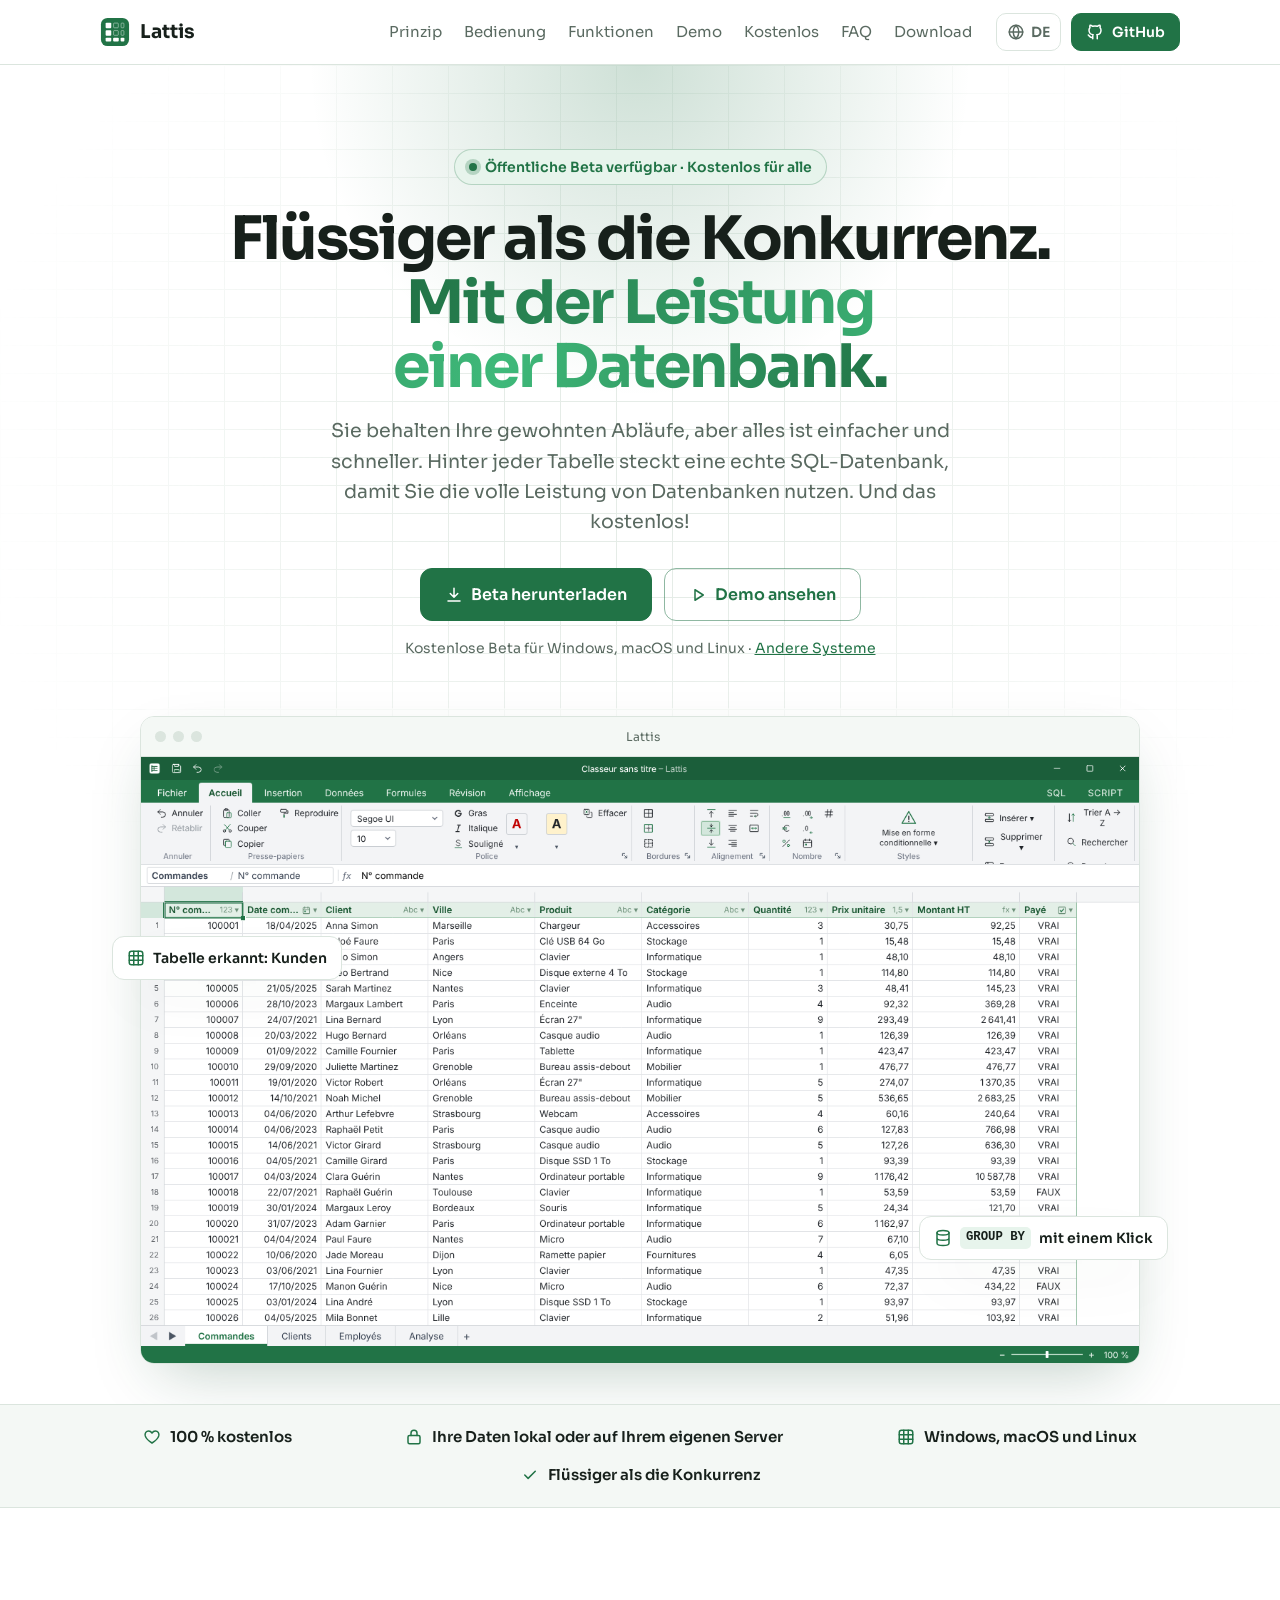
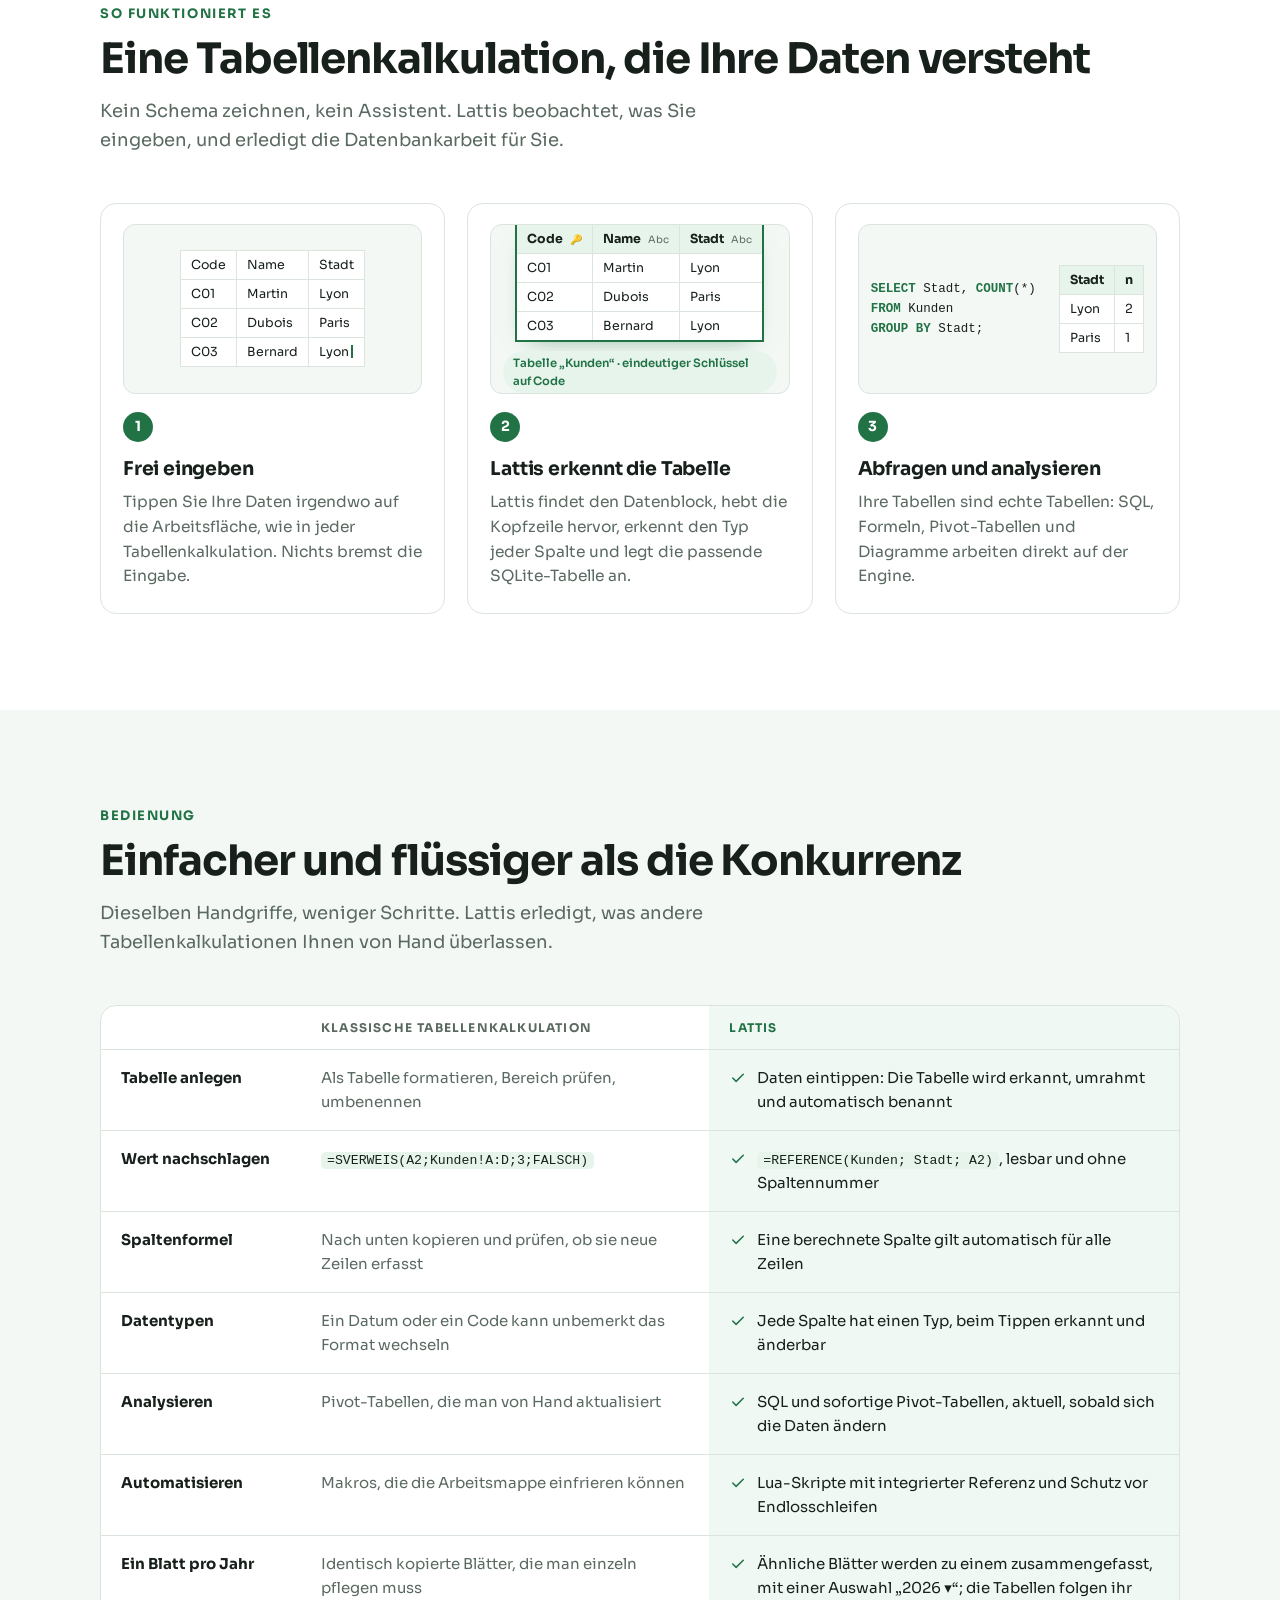
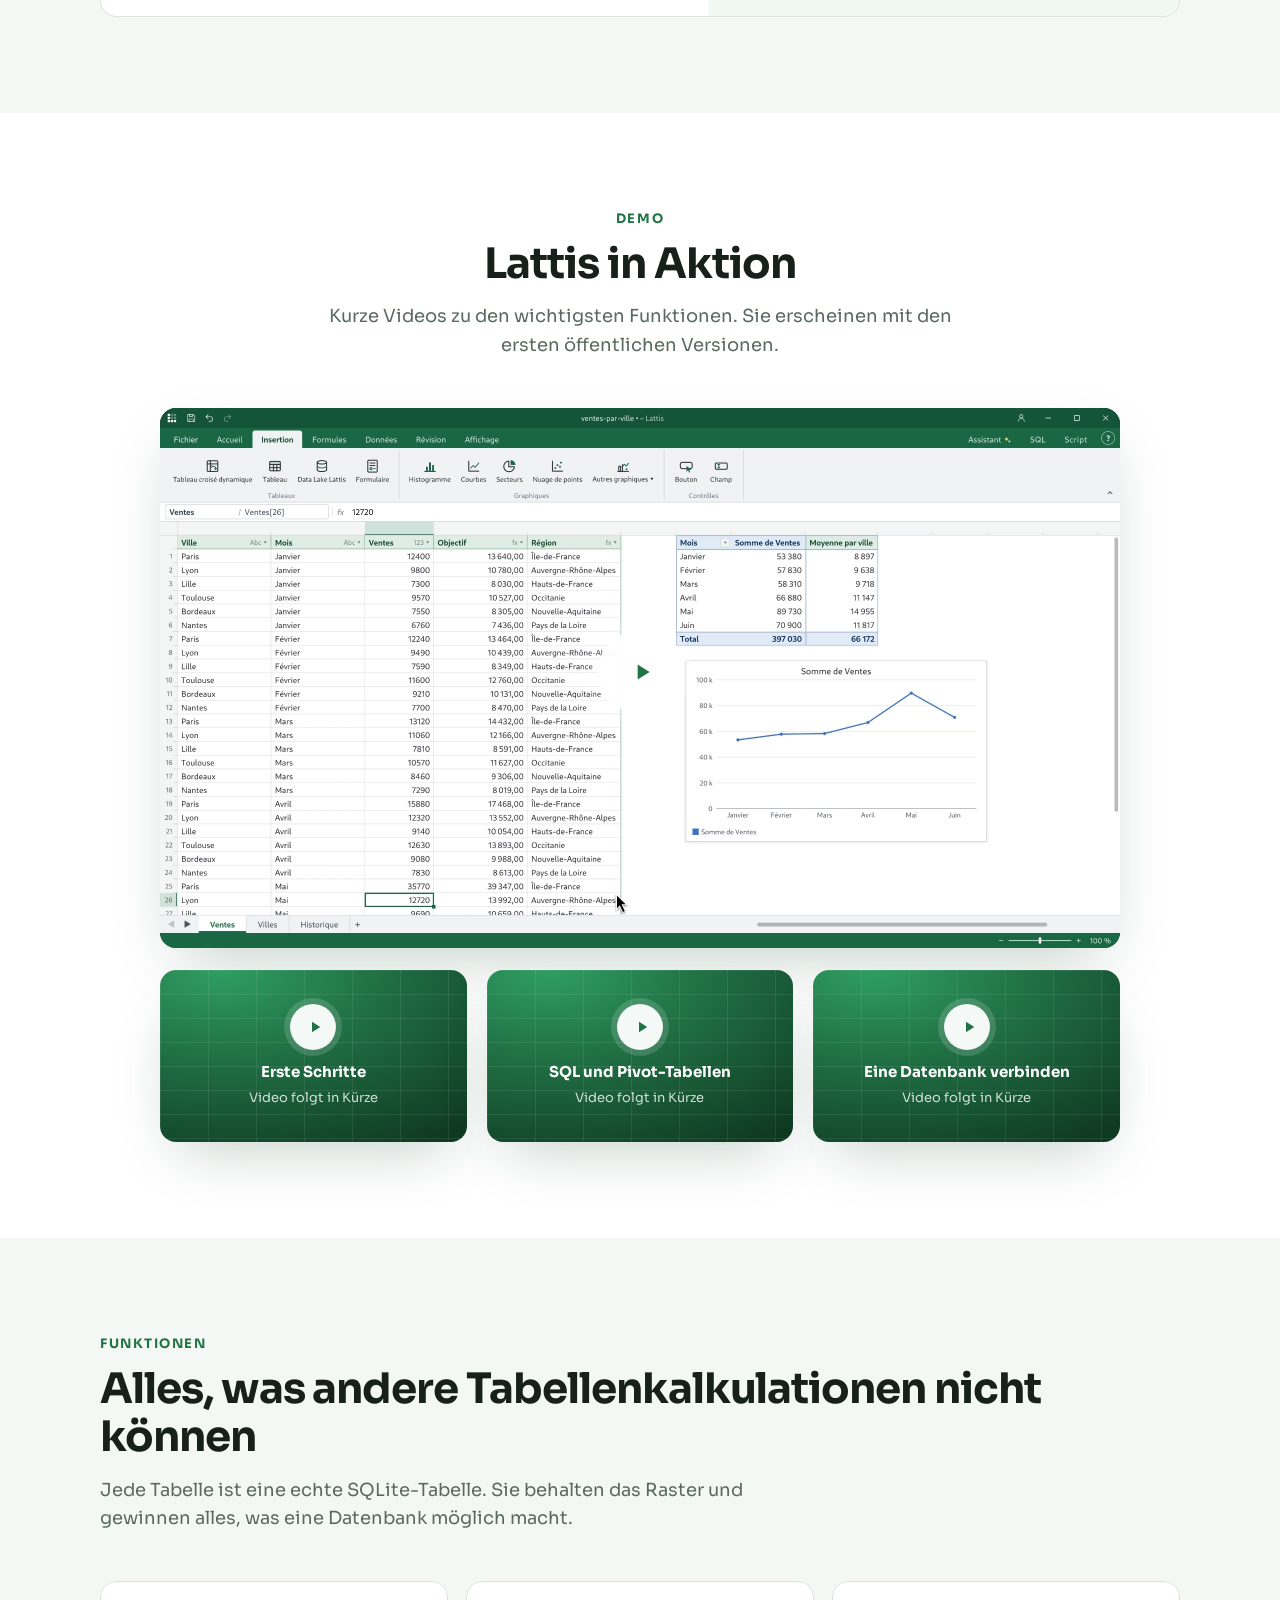
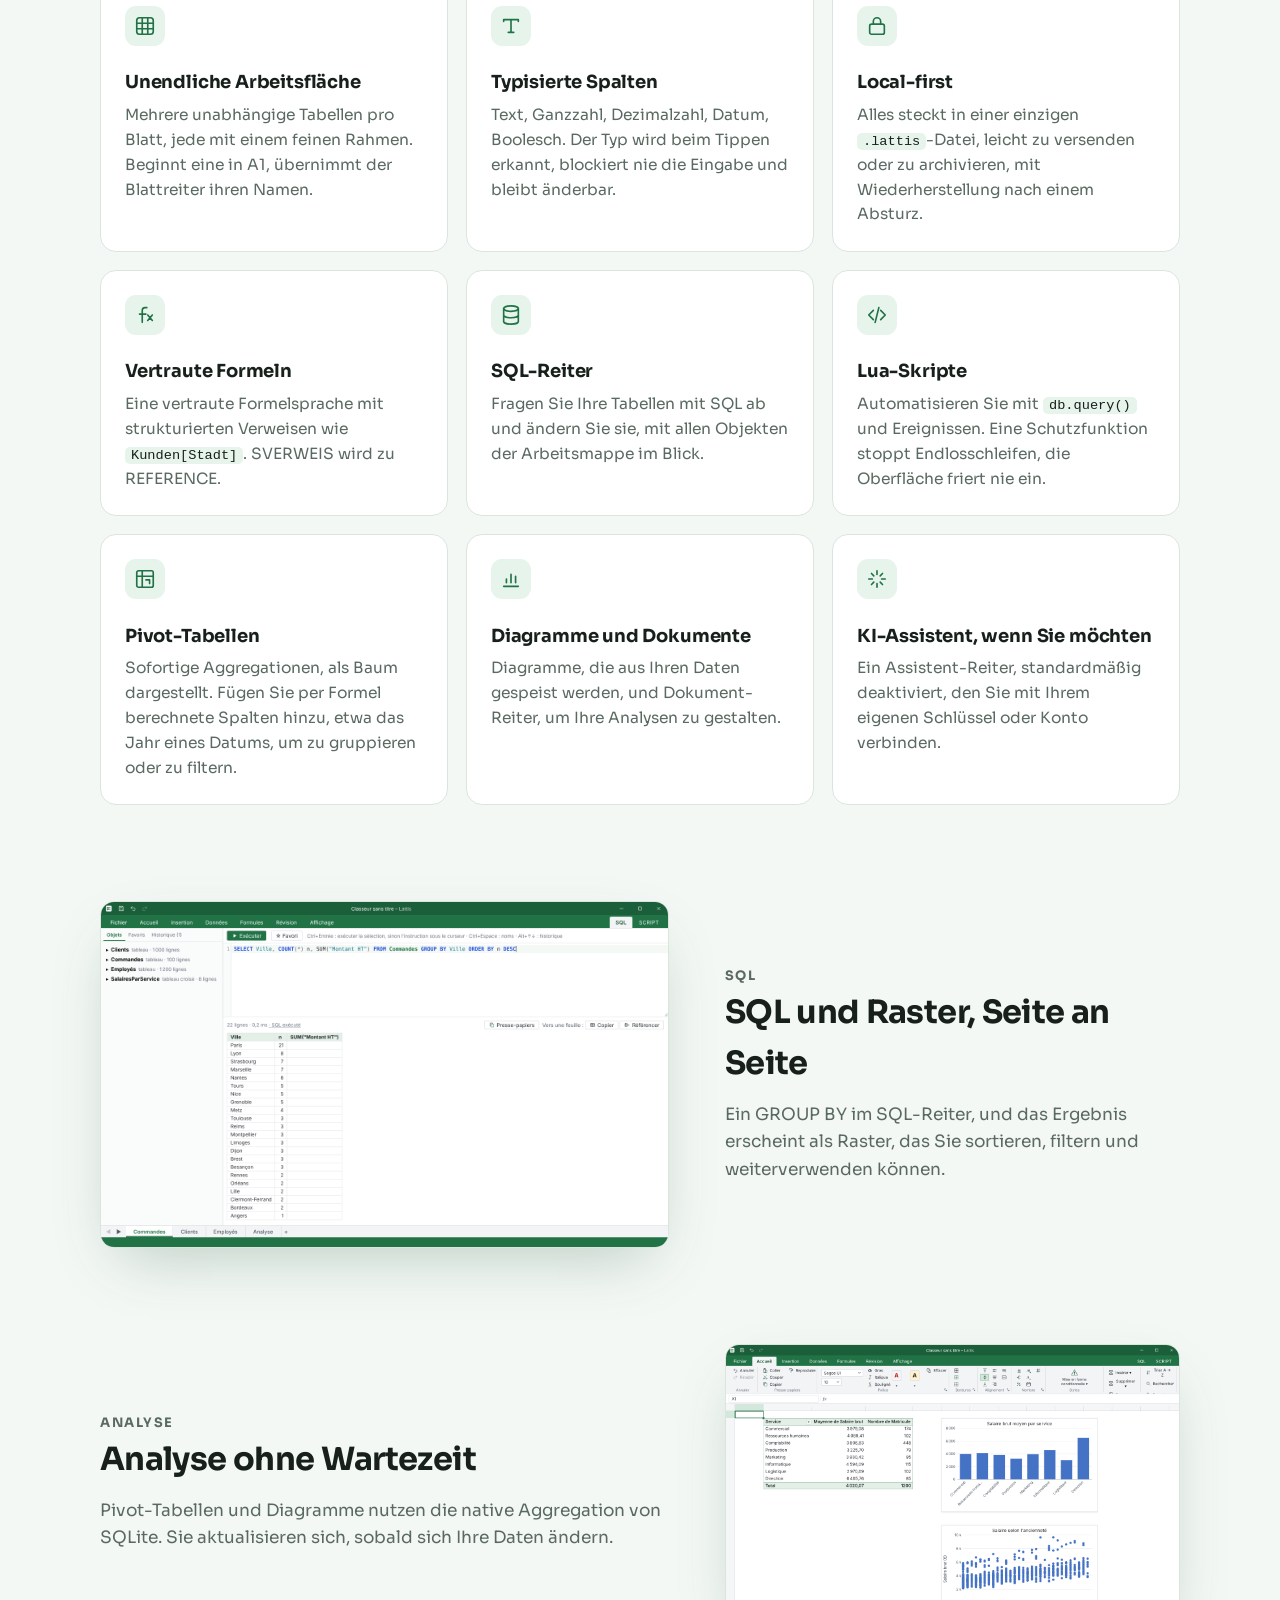
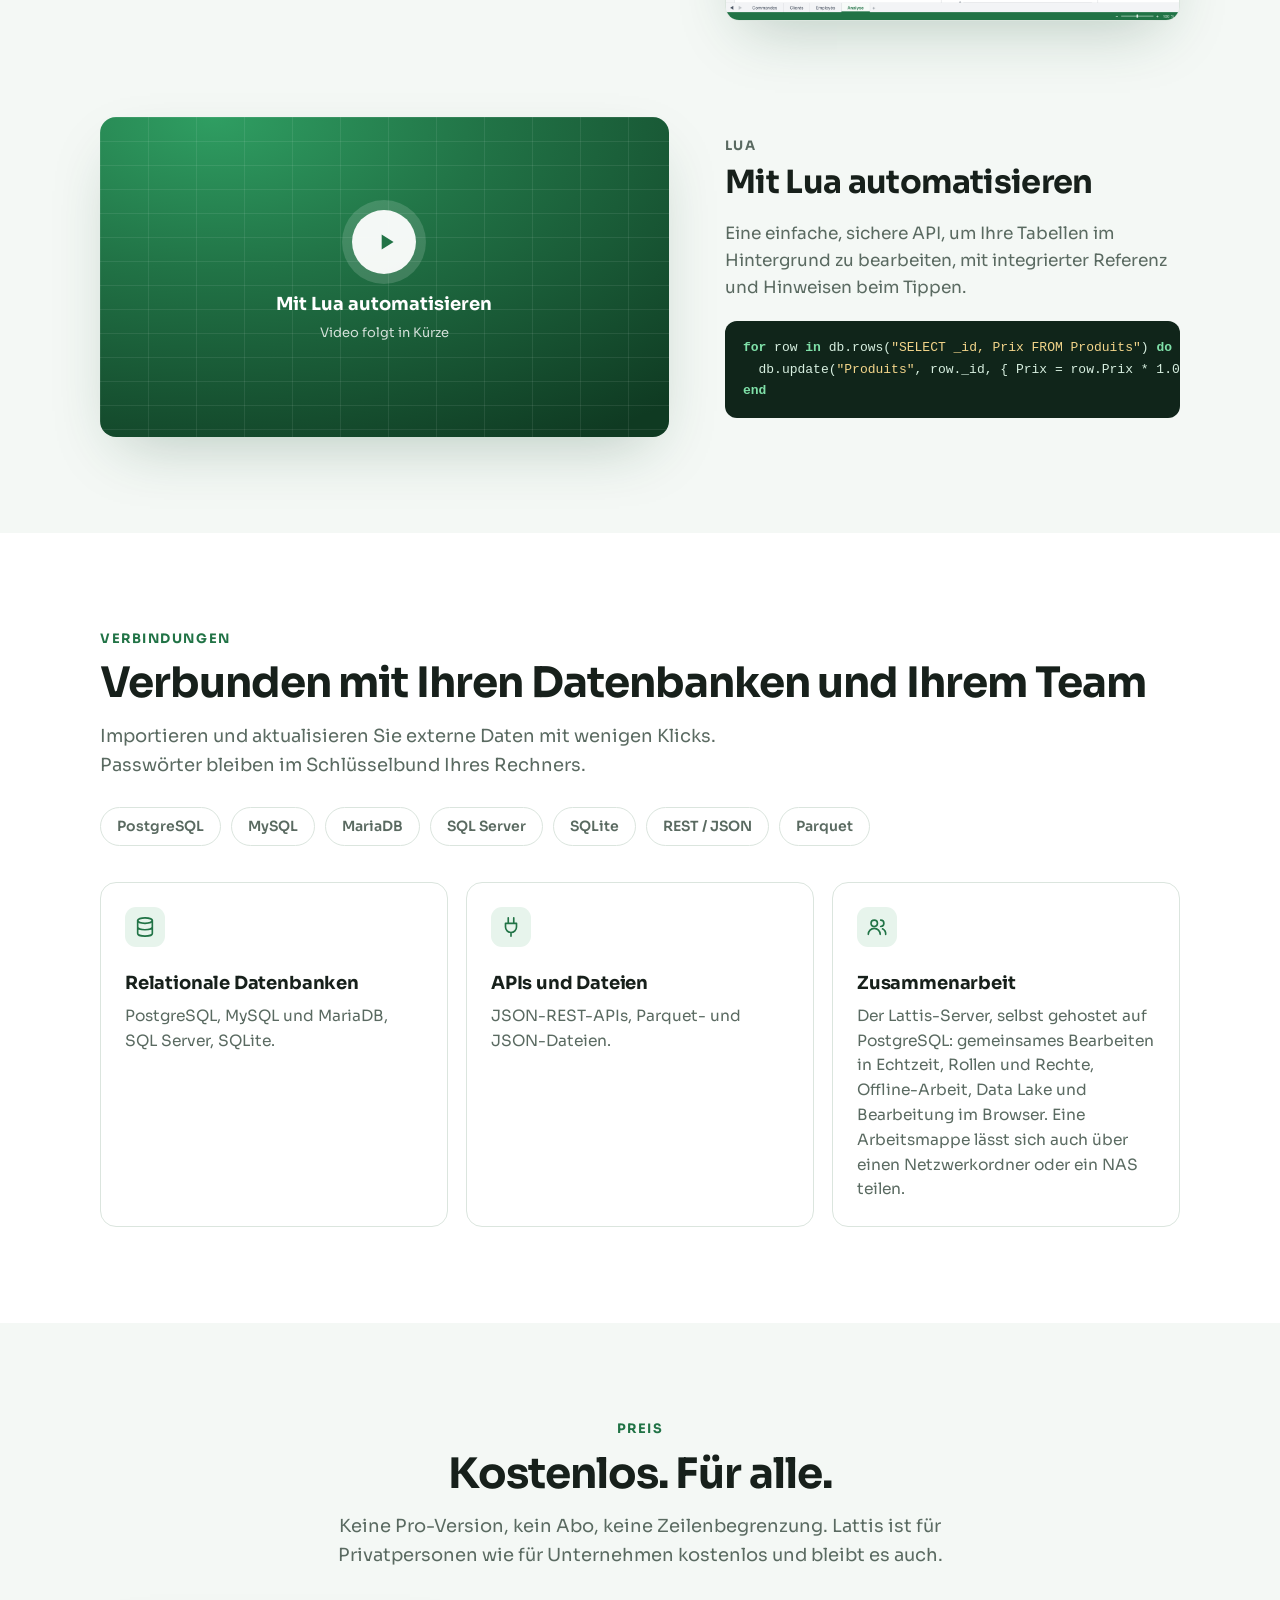
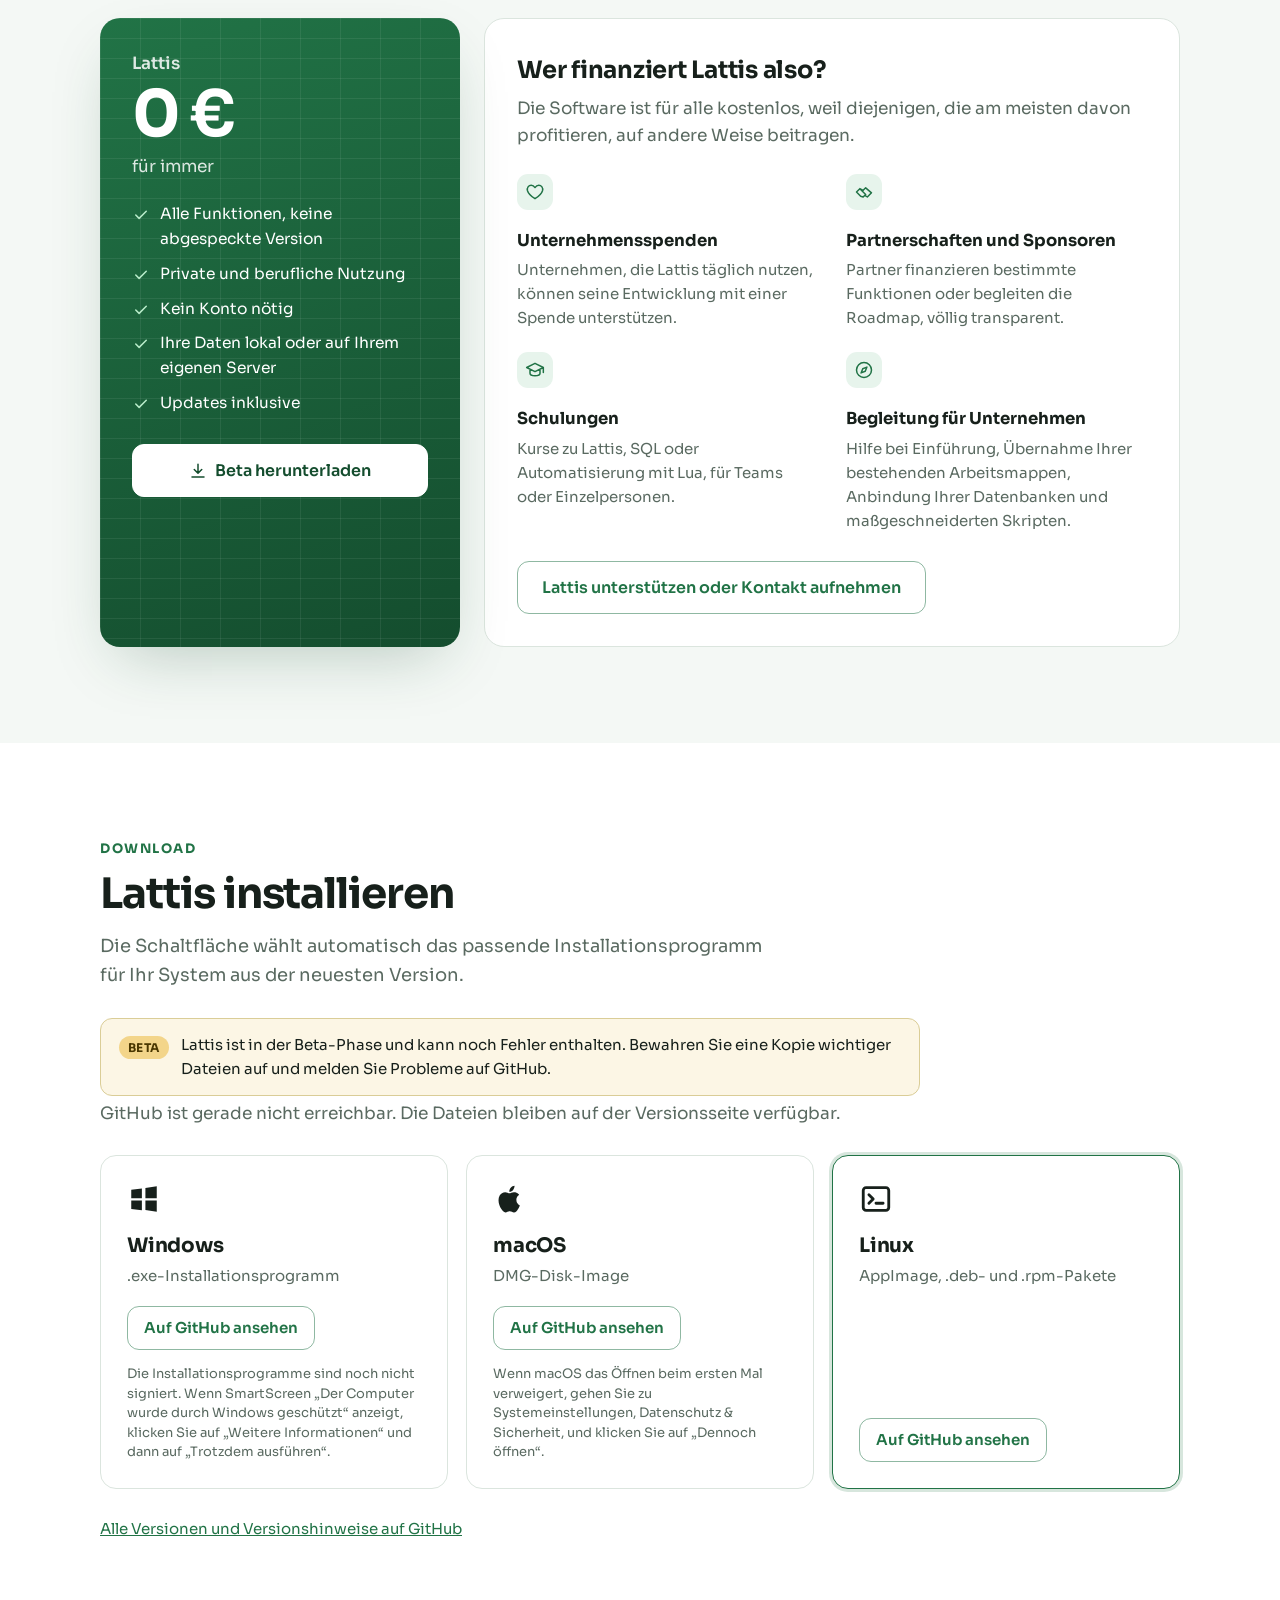
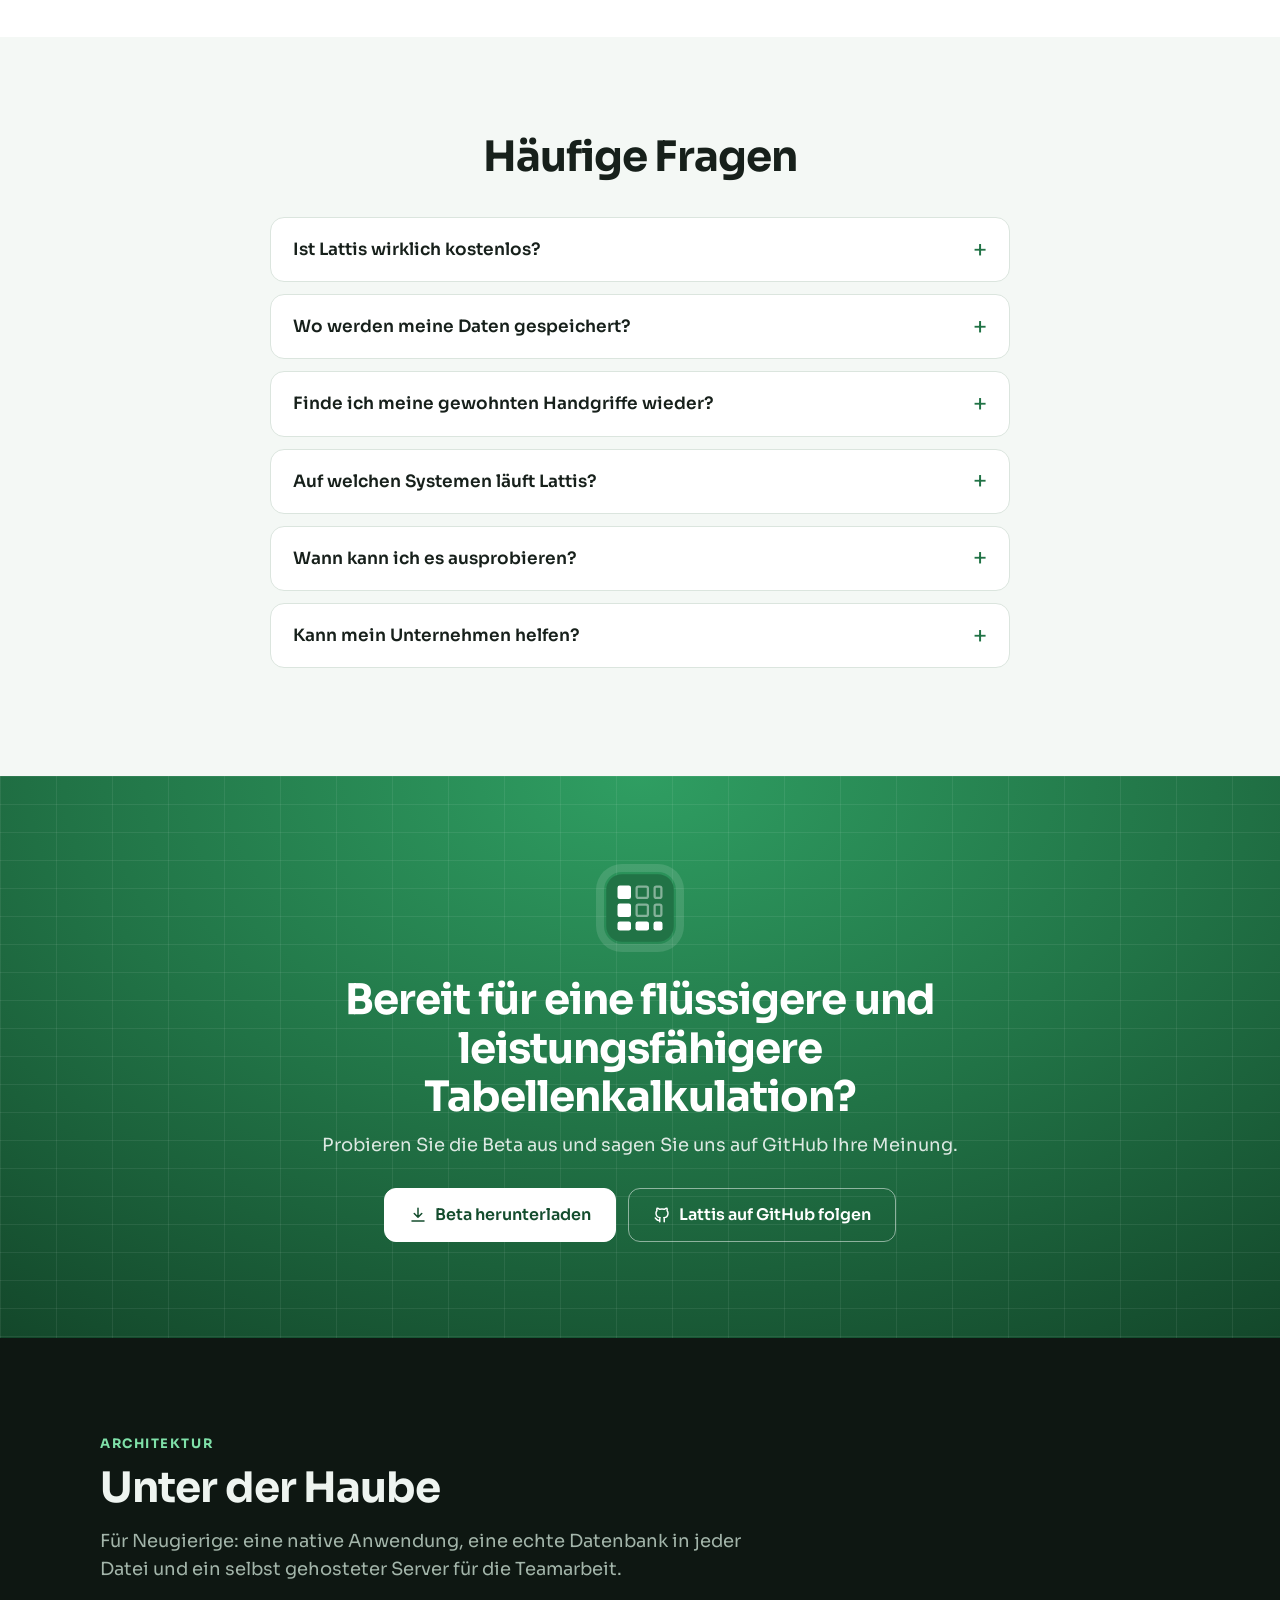
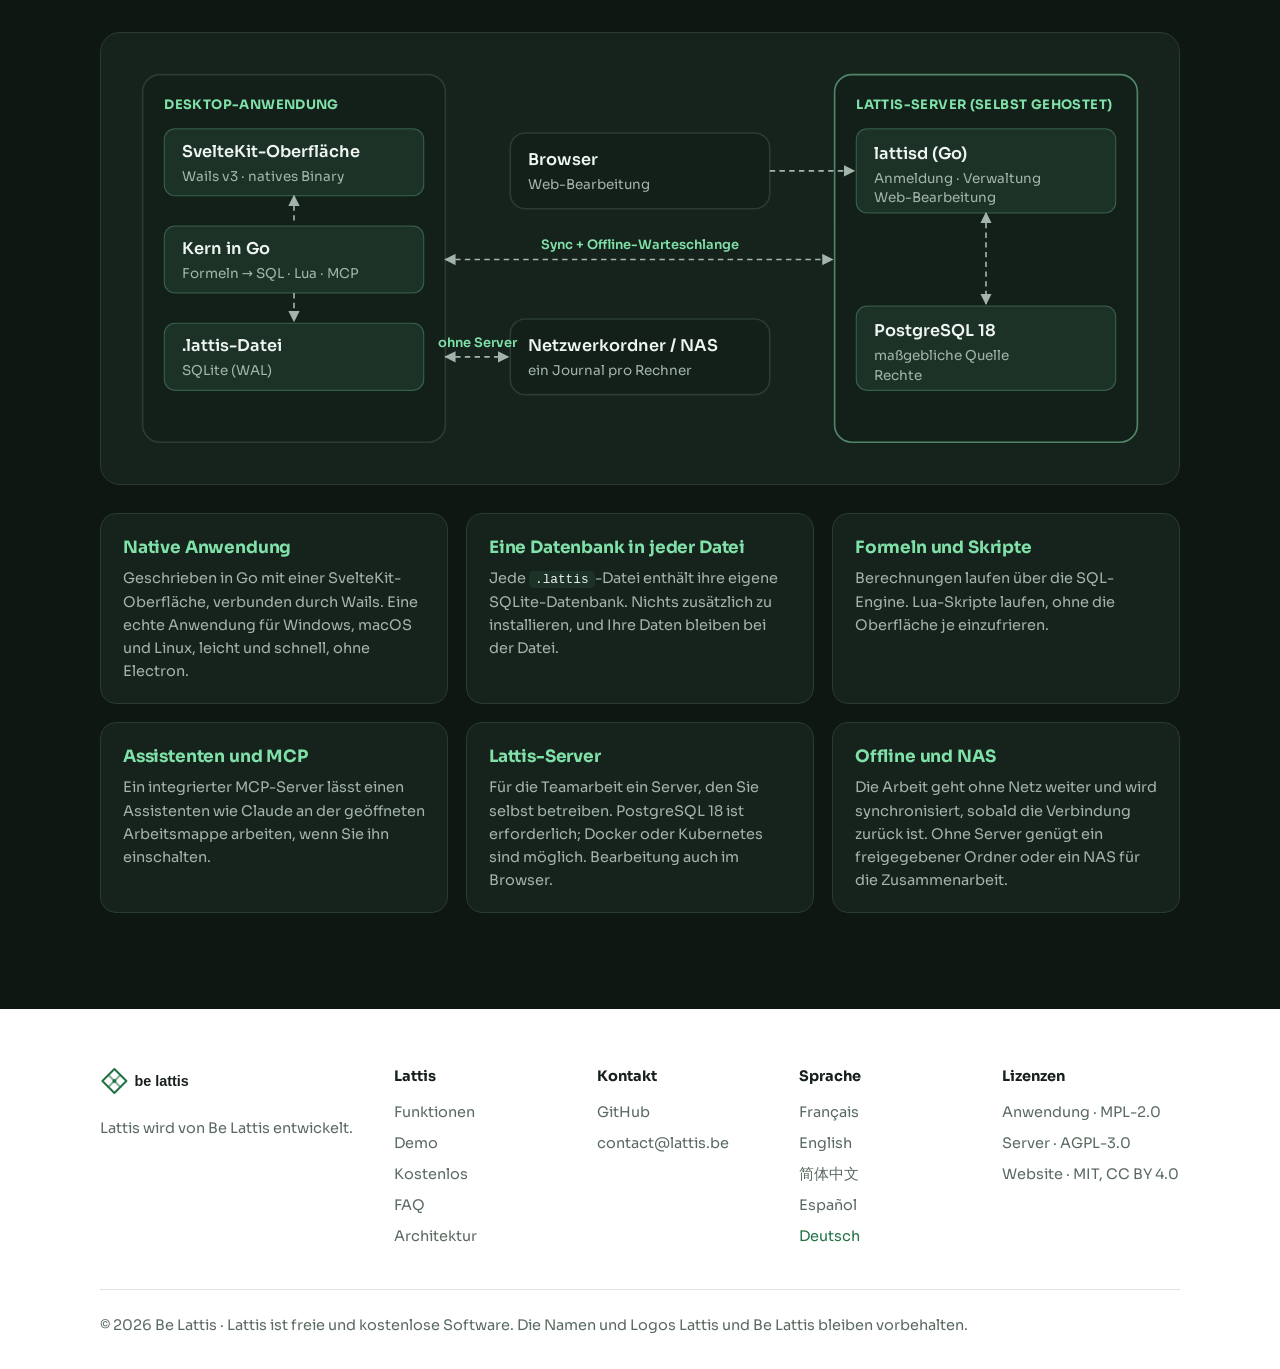
==== commit 82b0df5d: "Démo : vidéo « Lattis en 2 minutes » servie par YouTube (youtube-nocookie, chargée au clic) Co-Autho" ====
--- a/de/index.html
+++ b/de/index.html
@@ -143,11 +143,11 @@
 <p class="kicker">Demo</p>
 <h2>Lattis in Aktion</h2>
 <p class="lead">Kurze Videos zu den wichtigsten Funktionen. Sie erscheinen mit den ersten öffentlichen Versionen.</p>
-<div class="video main has-video">
-<video controls preload="none" playsinline poster="../assets/video/en/poster.jpg" aria-label="Lattis in 2 Minuten">
-<source src="../assets/video/en/lattis-2-minutes.mp4" type="video/mp4">
-<track kind="subtitles" srclang="en" label="English" src="../assets/video/en/sous-titres.vtt">
-</video>
+<div class="video main has-video yt" data-yt="8Ql5Kieguu8">
+<a class="ytbtn" href="https://youtu.be/8Ql5Kieguu8" aria-label="Lattis in 2 Minuten (YouTube)">
+<img src="../assets/video/en/poster.jpg" alt="" loading="lazy" width="1280" height="720">
+<span class="play"><svg><use href="#i-play"/></svg></span>
+</a>
 </div>
 <div class="vids">
 <div class="video" role="img" aria-label="Erste Schritte (Video folgt in Kürze)"><div class="vgrid" aria-hidden="true"></div><span class="play"><svg><use href="#i-play"/></svg></span><strong>Erste Schritte</strong><em>Video folgt in Kürze</em></div>
@@ -325,5 +325,6 @@
 <script>document.querySelectorAll('[data-lang]').forEach(function(a){a.addEventListener('click',function(){try{localStorage.setItem('lattis-lang',a.dataset.lang)}catch(e){}})});document.addEventListener('click',function(e){var l=document.querySelector('.lang');if(l&&l.open&&!l.contains(e.target))l.open=false});</script>
 <script>window.LATTIS_DL={for:"Beta für {os} herunterladen",version:"Version:",soon:"Noch keine Version veröffentlicht. Die erste folgt in Kürze: Folgen Sie dem GitHub-Repository, um benachrichtigt zu werden.",error:"GitHub ist gerade nicht erreichbar. Die Dateien bleiben auf der Versionsseite verfügbar.",none:"Auf GitHub ansehen",beta:"Beta",portable:"Portabel"};</script>
 <script src="../download.js" defer></script>
+<script>document.querySelectorAll('.yt').forEach(function(v){v.querySelector('a').addEventListener('click',function(e){e.preventDefault();var f=document.createElement('iframe');f.src='https://www.youtube-nocookie.com/embed/'+v.dataset.yt+'?autoplay=1&rel=0&hl=de&cc_lang_pref=de';f.title=this.getAttribute('aria-label');f.allow='autoplay; encrypted-media; picture-in-picture; fullscreen';f.allowFullscreen=true;v.innerHTML='';v.appendChild(f)})});</script>
 </body>
 </html>
--- a/style.css
+++ b/style.css
@@ -337,3 +337,9 @@
 .techs code{background:var(--soft);color:var(--txt)}
 @media (max-width:980px){.techs{grid-template-columns:1fr 1fr}}
 @media (max-width:680px){.techs{grid-template-columns:1fr}.archfig{padding:12px;border-radius:14px}}
+
+/* Vidéo YouTube : vignette locale, lecteur chargé au clic (youtube-nocookie) */
+.video.yt{position:relative}
+.video.yt .ytbtn,.video.yt iframe{position:absolute;inset:0;width:100%;height:100%;border:0;display:flex;align-items:center;justify-content:center}
+.video.yt img{position:absolute;inset:0;width:100%;height:100%;object-fit:cover}
+.video.yt .play{position:relative;z-index:1}
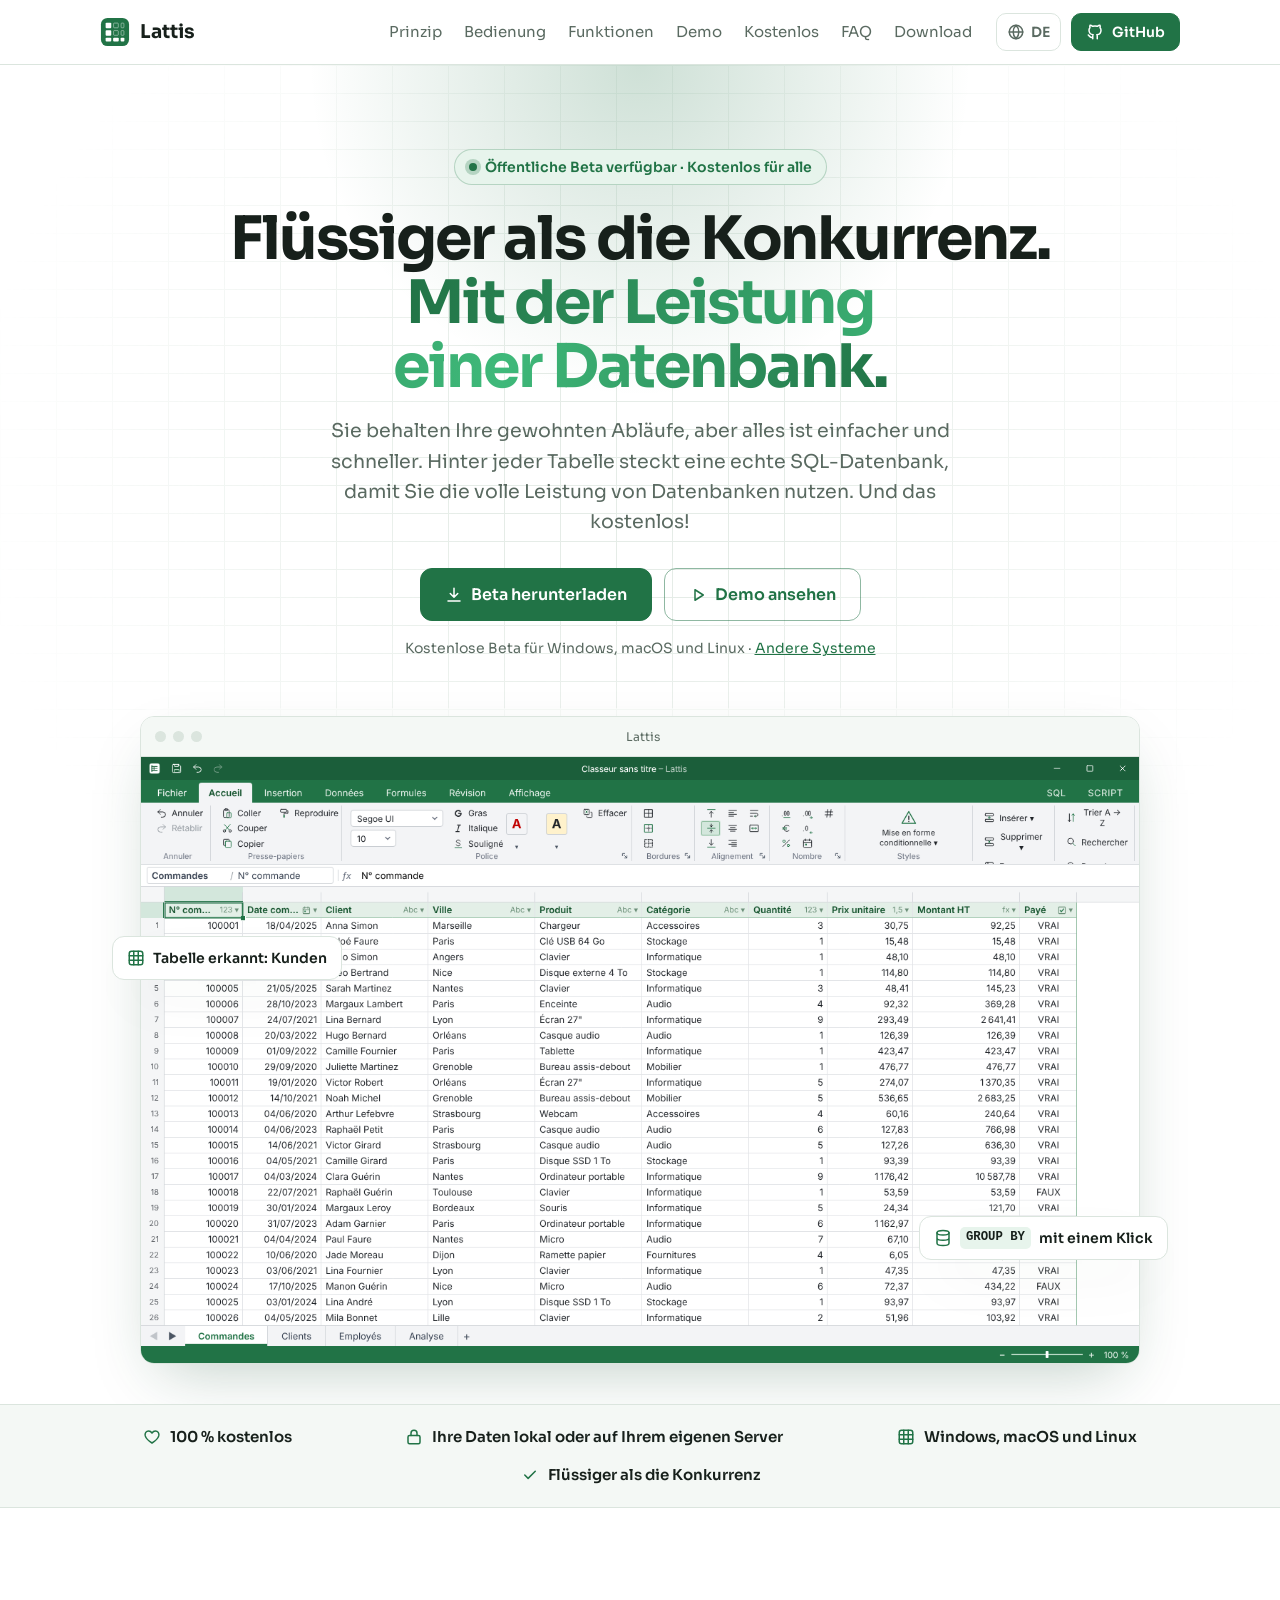
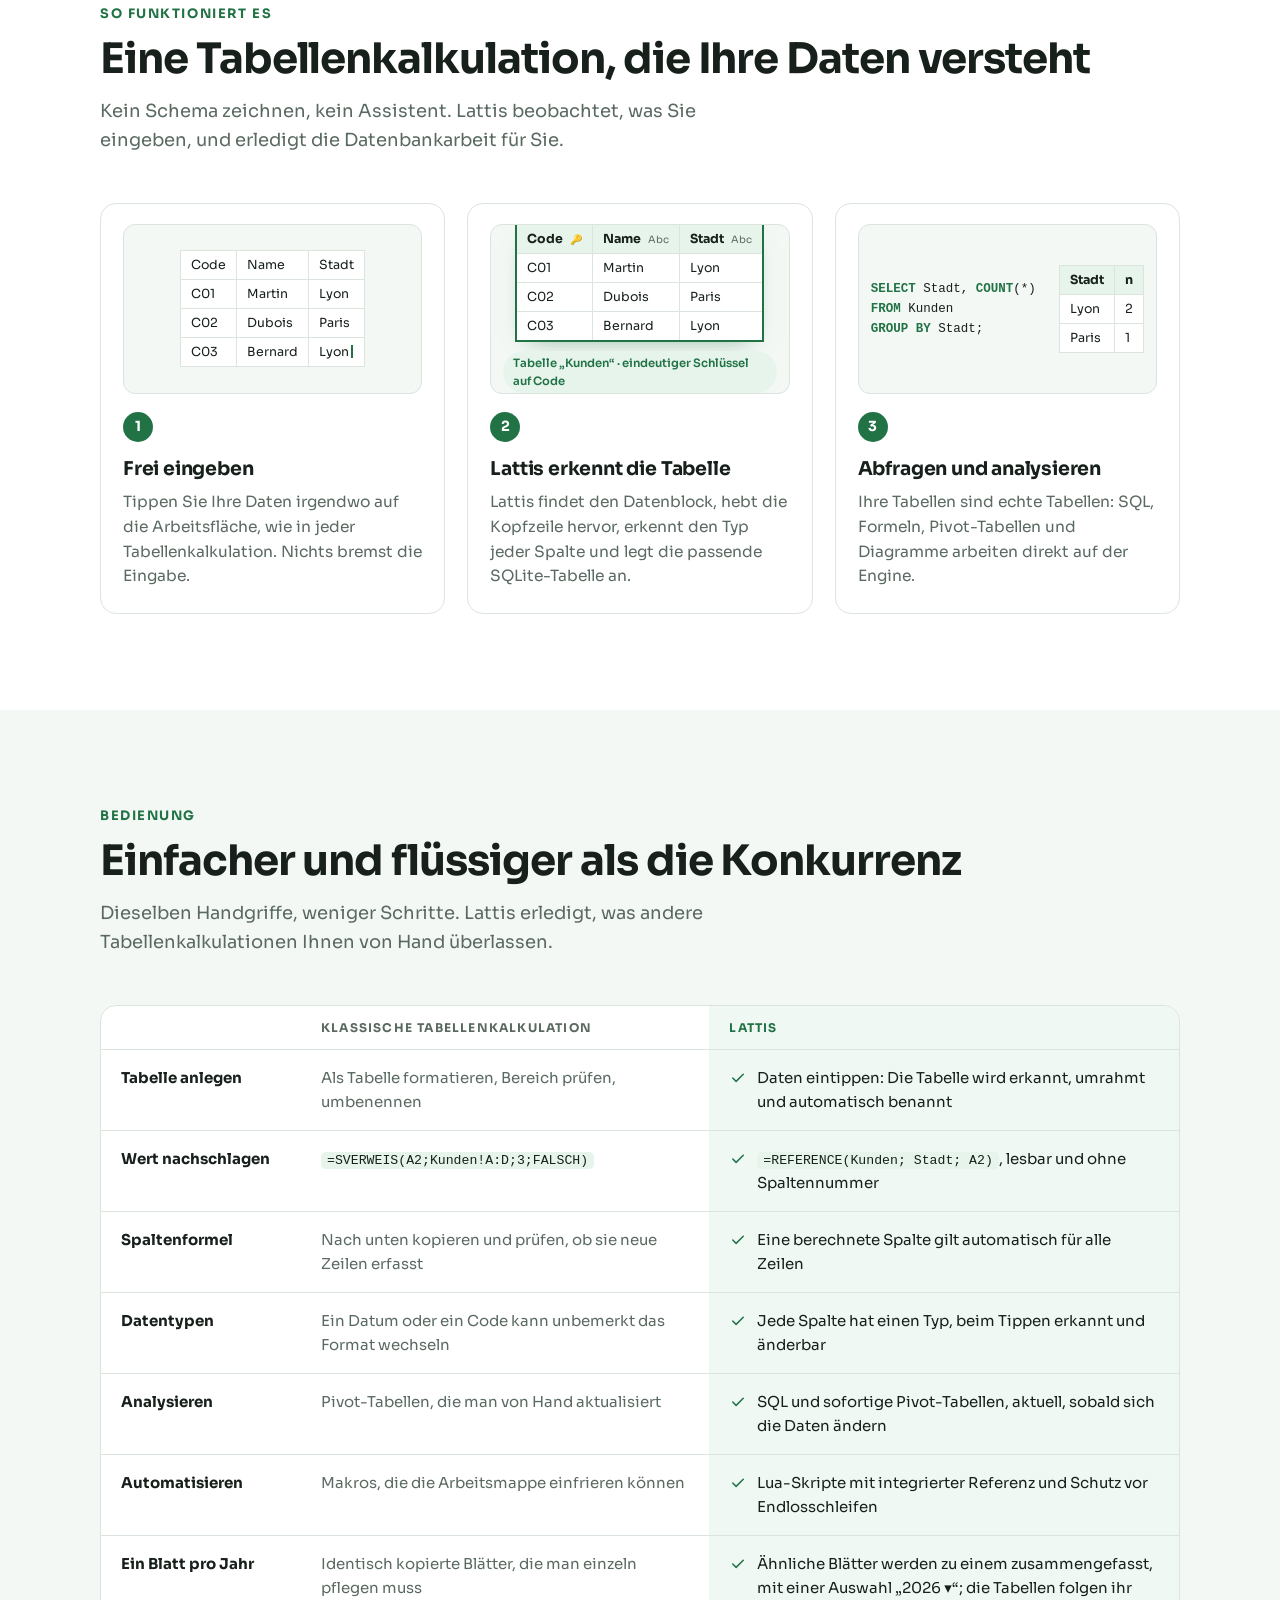
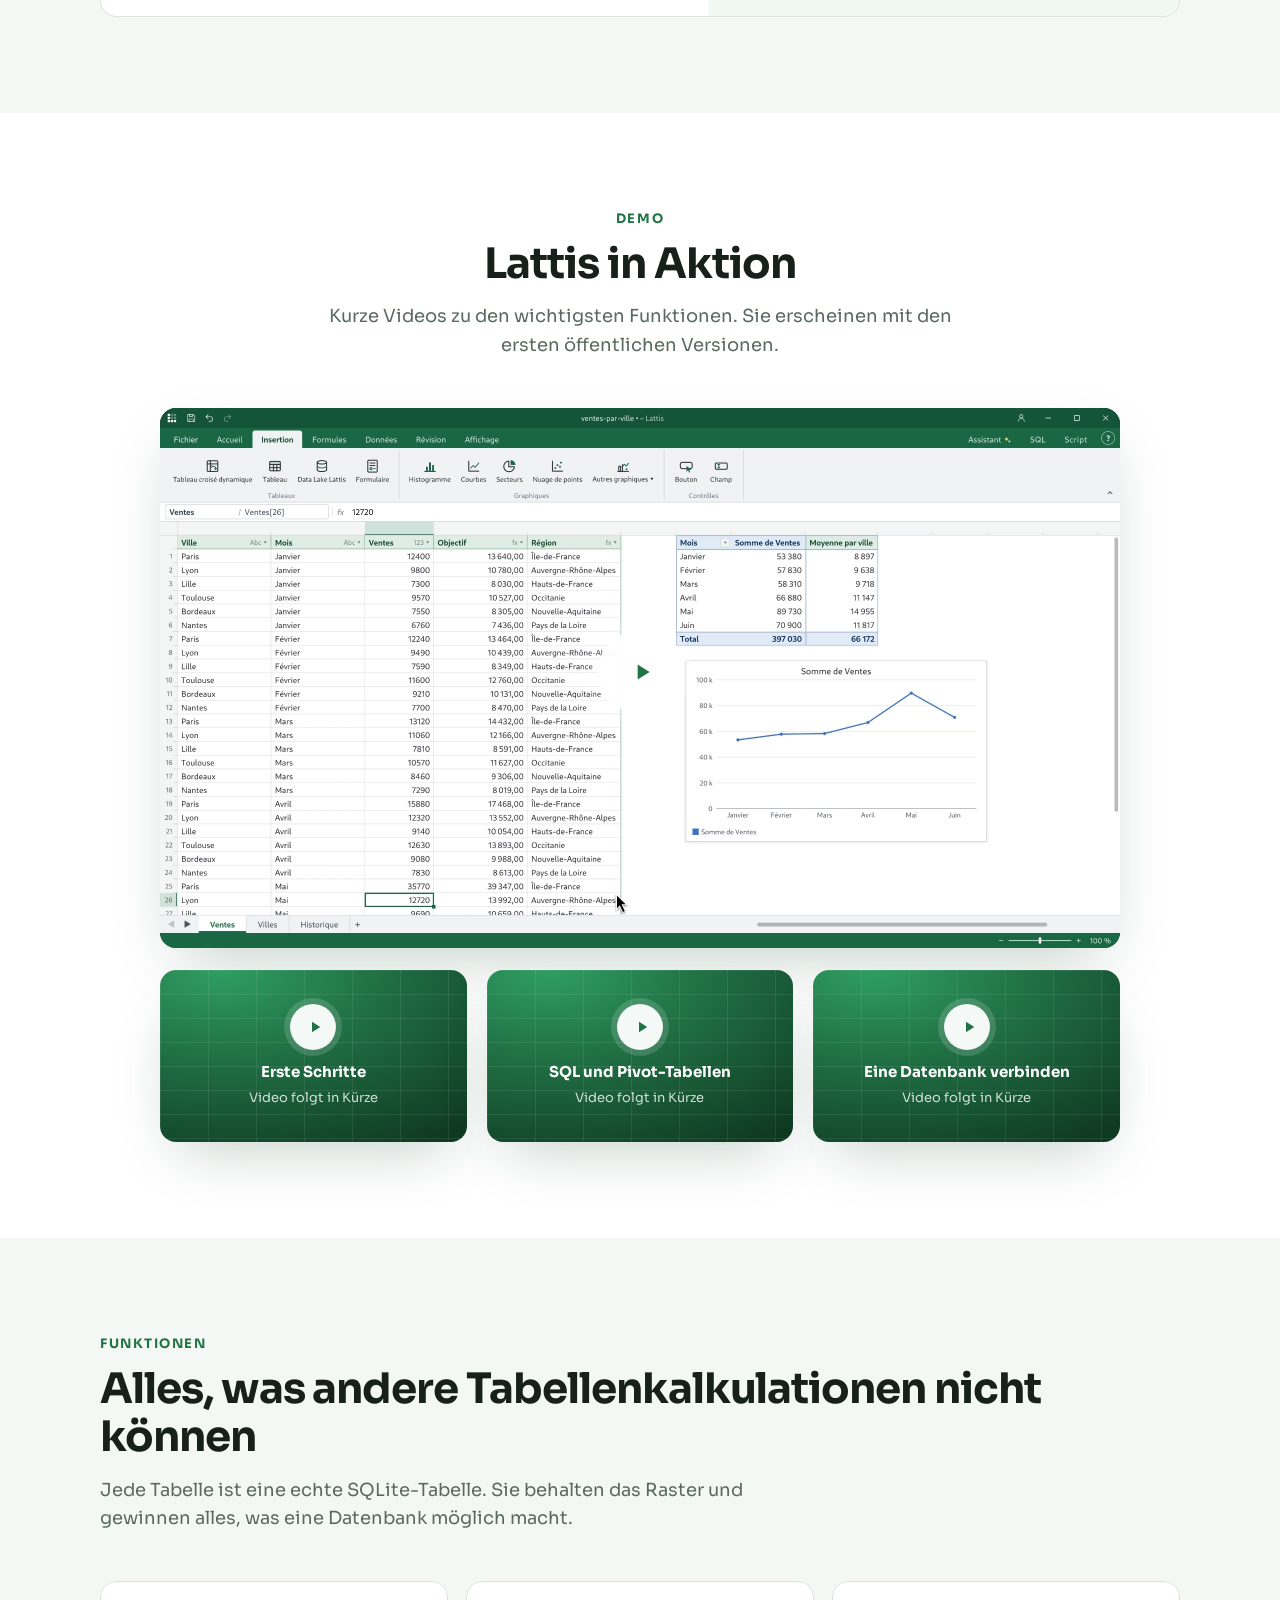
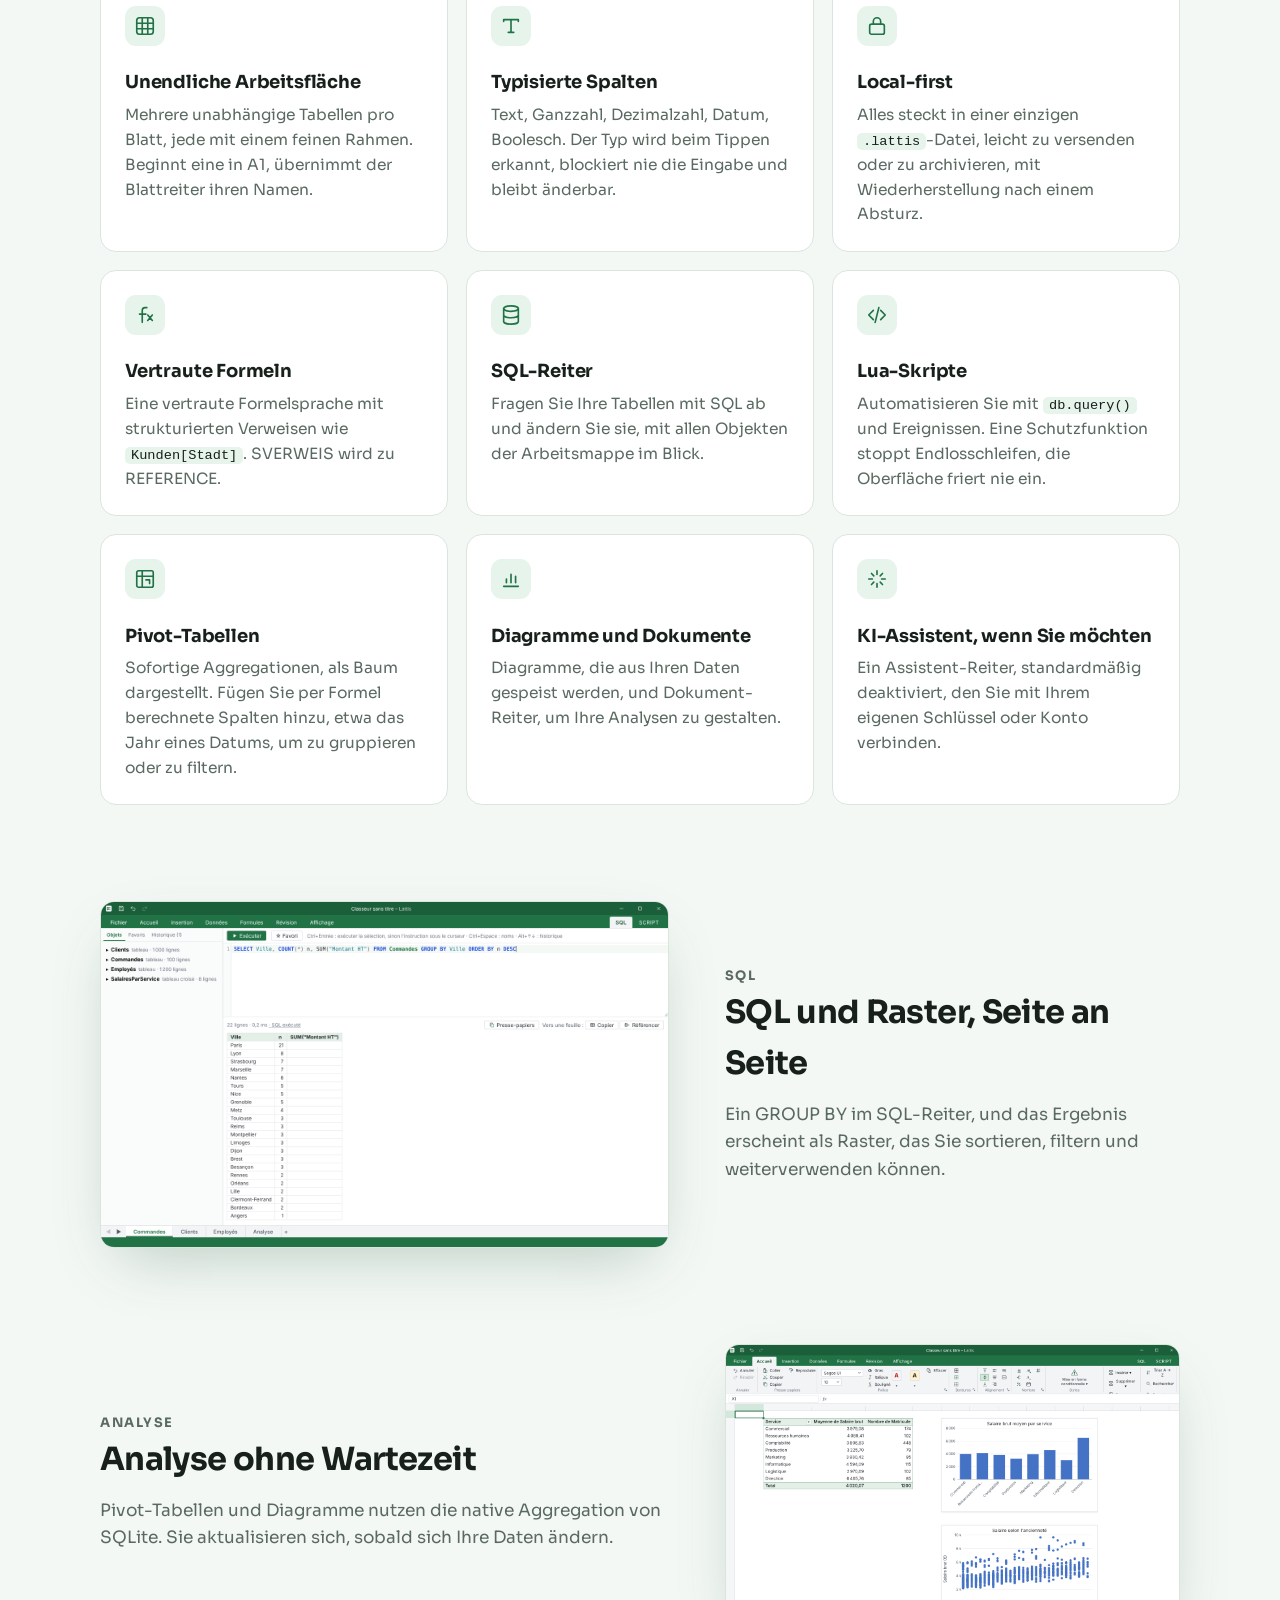
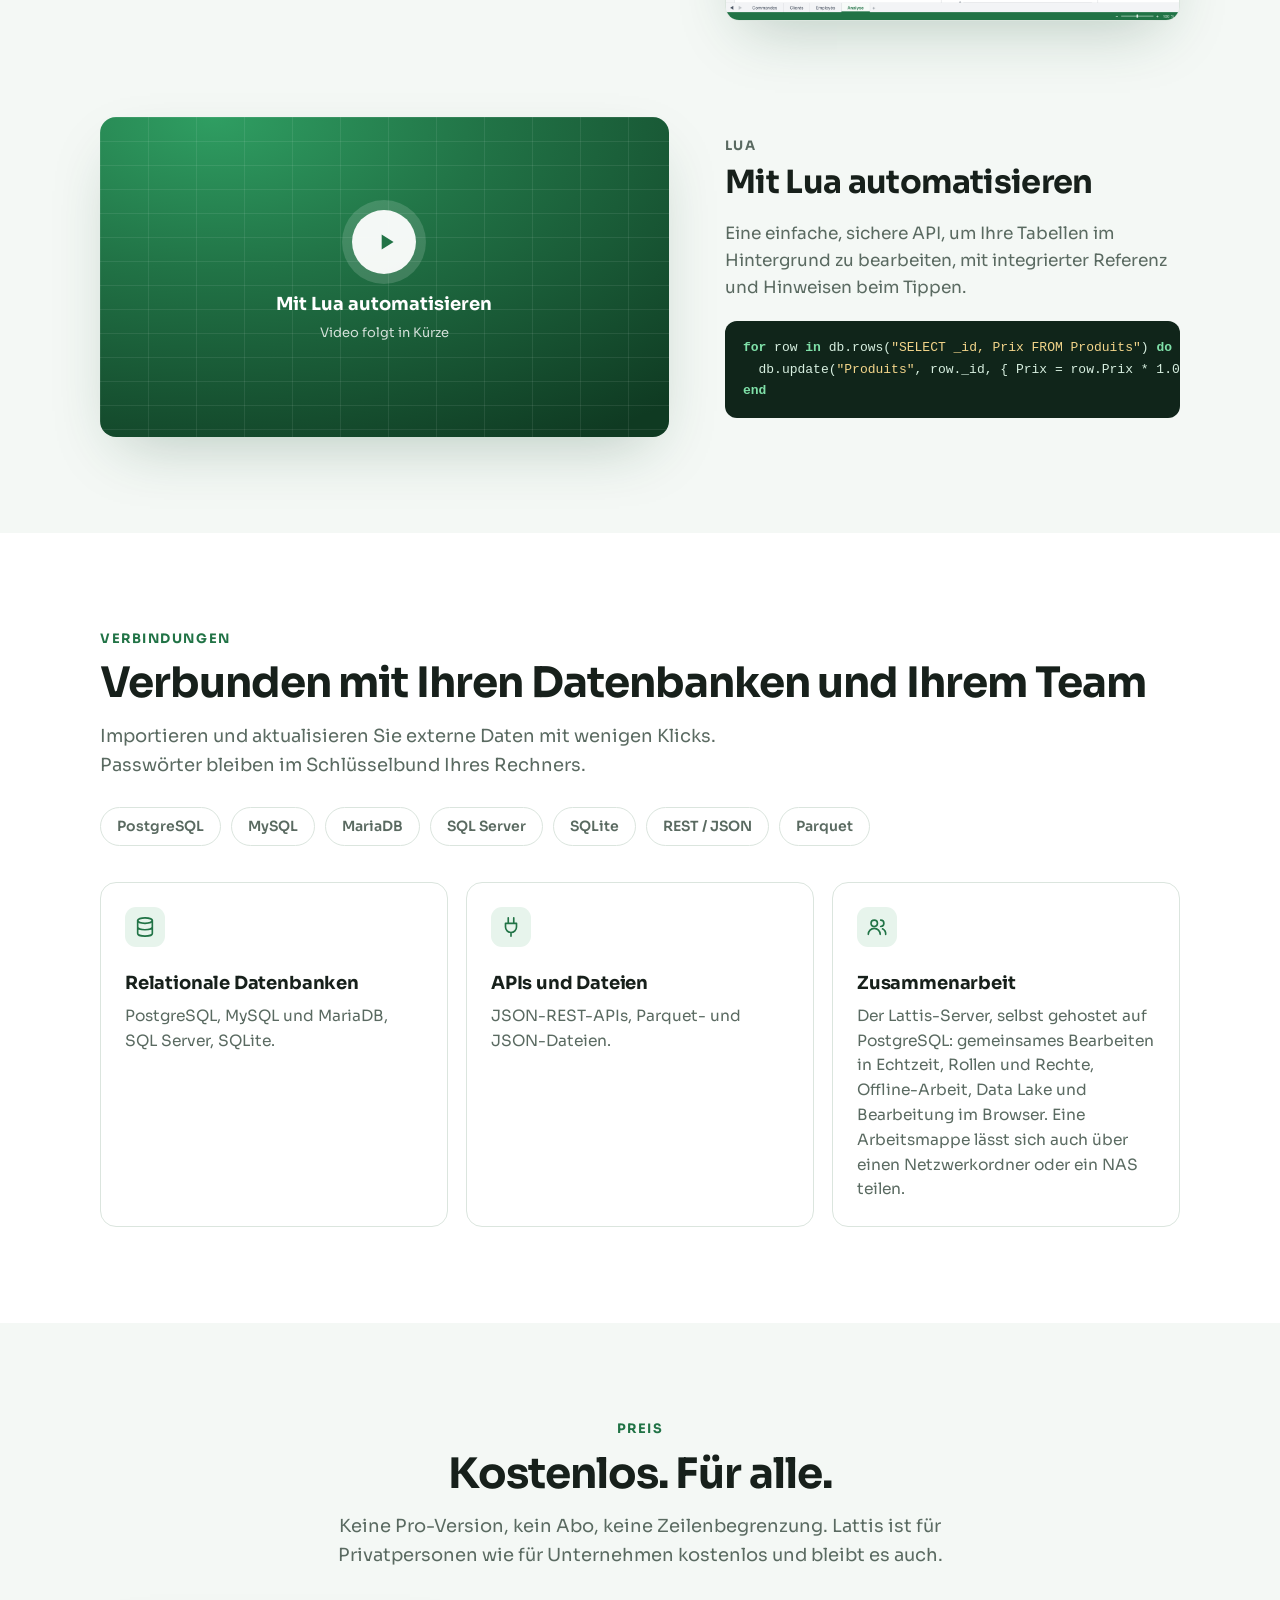
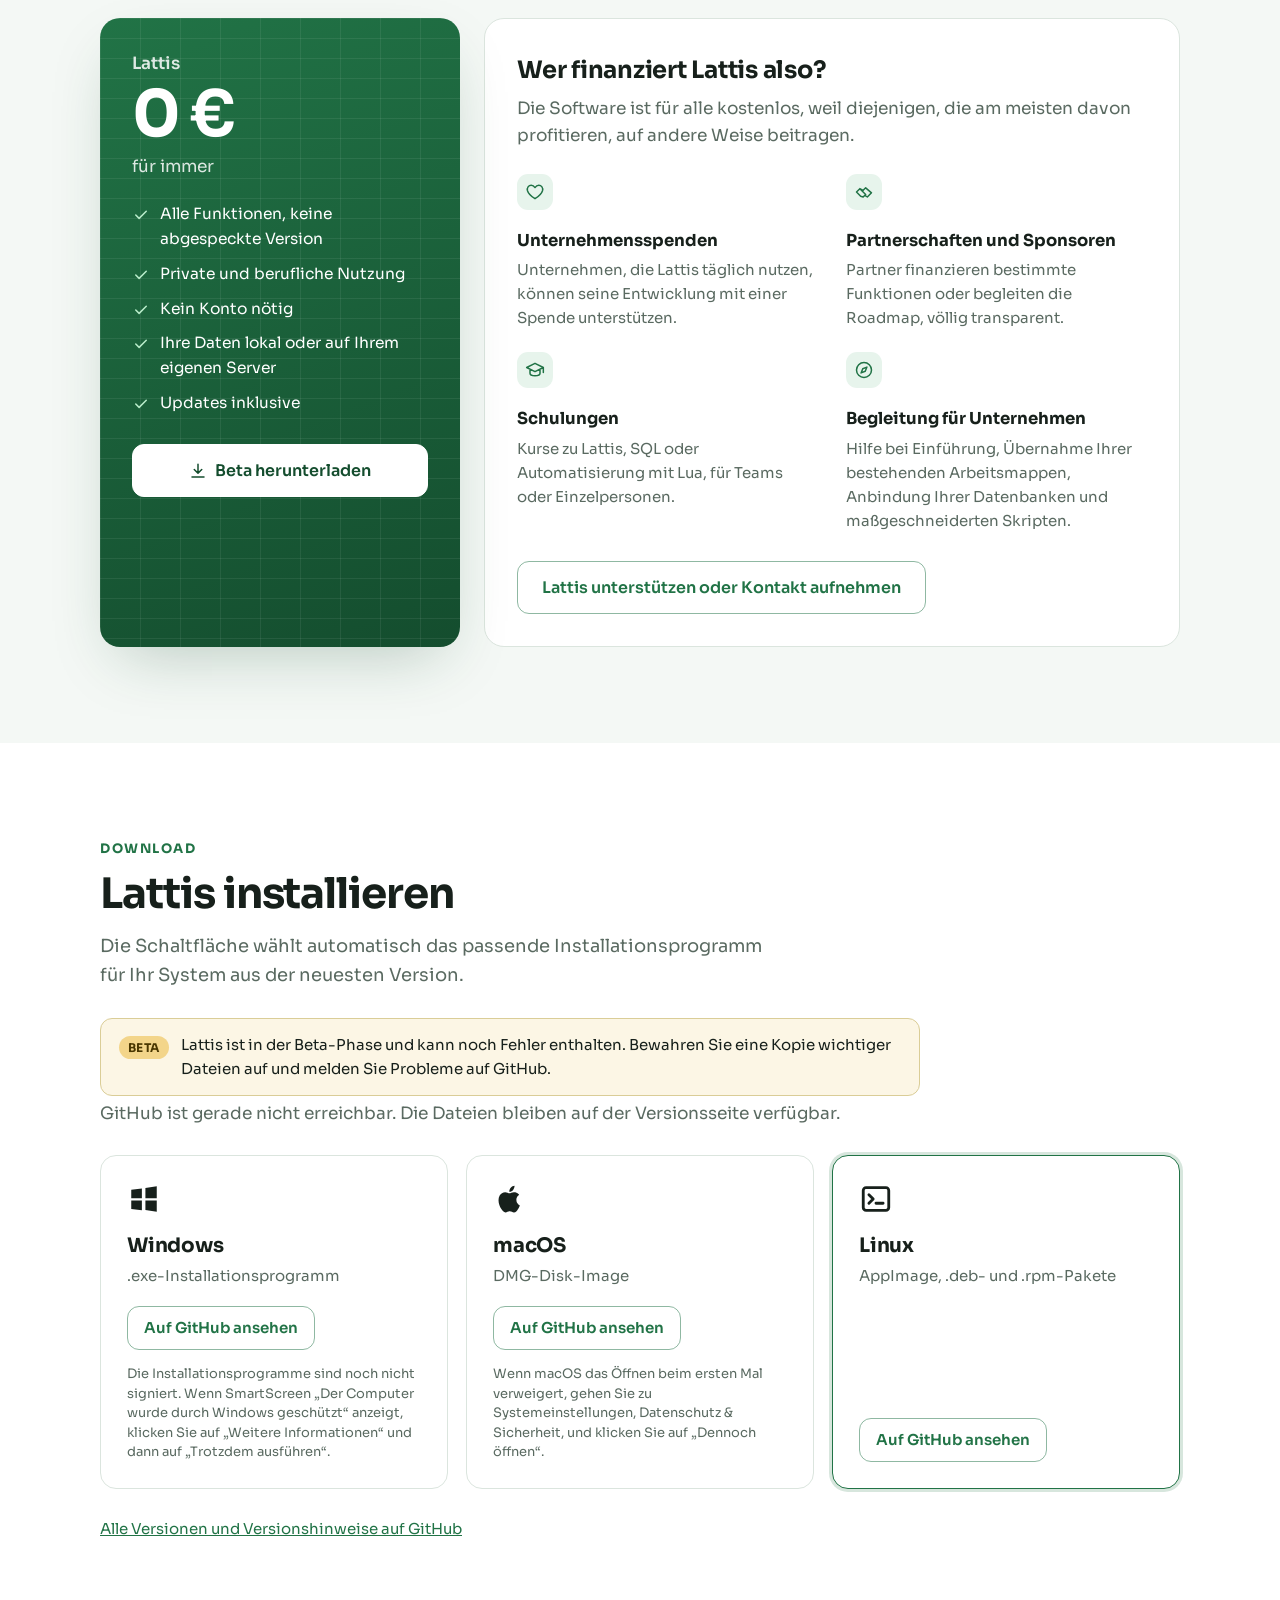
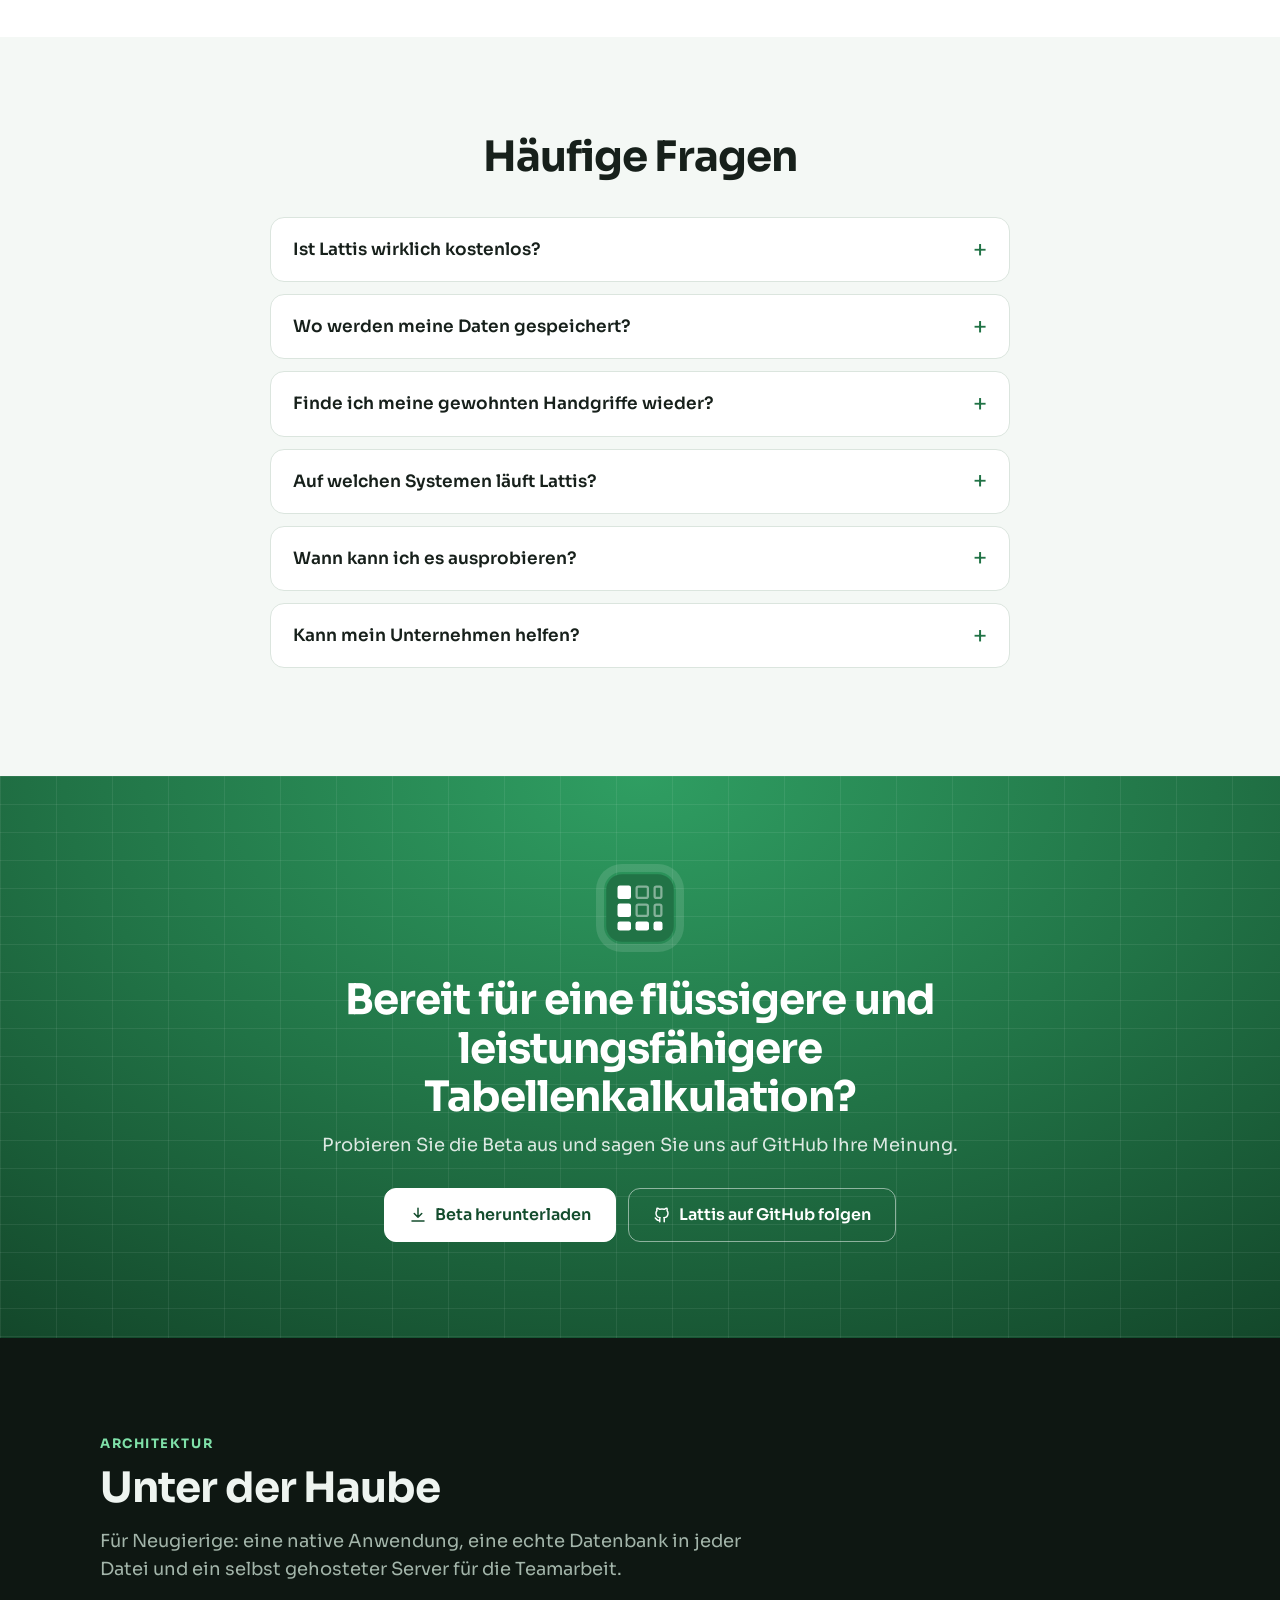
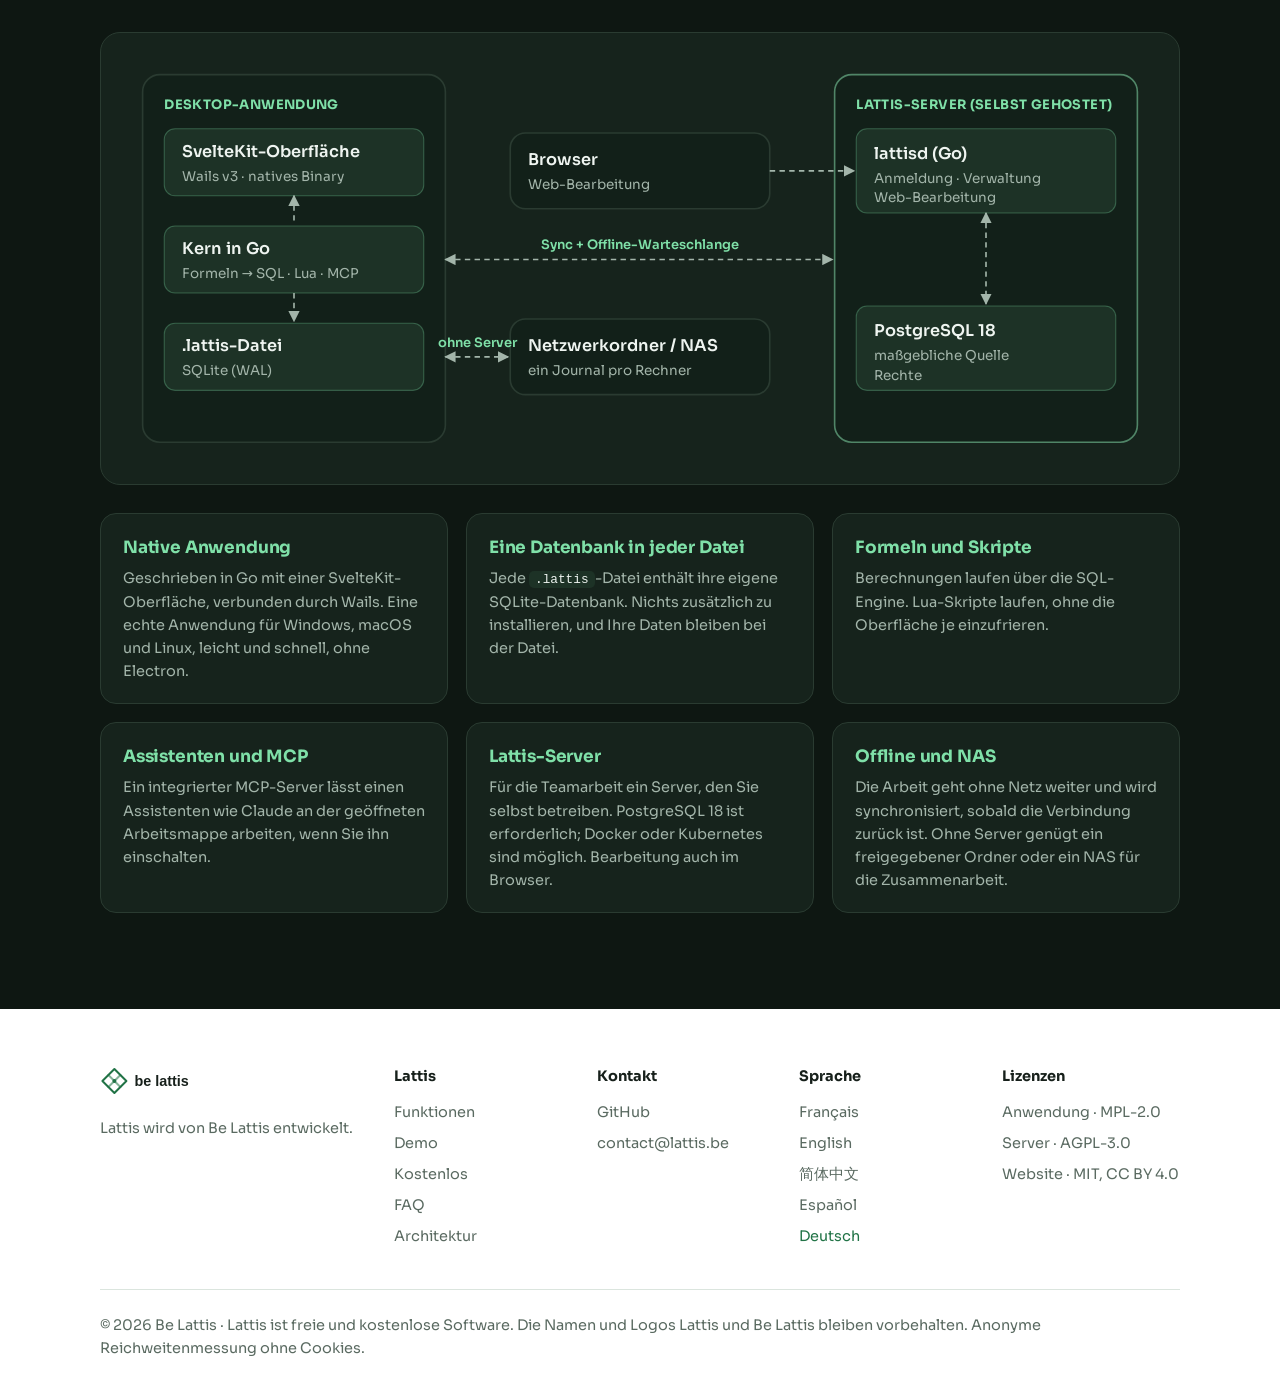
==== commit 43c368d3: "Pied de page : mention de la mesure d'audience anonyme sans cookie Co-Authored-By: Claude Opus 5.5 (" ====
--- a/de/index.html
+++ b/de/index.html
@@ -21,6 +21,7 @@
 <link rel="preconnect" href="https://fonts.googleapis.com"><link rel="preconnect" href="https://fonts.gstatic.com" crossorigin>
 <link rel="stylesheet" href="https://fonts.googleapis.com/css2?family=Sora:wght@400;500;600;700&display=swap">
 <link rel="stylesheet" href="../style.css">
+<script defer src="https://umami.triboulin.fr/script.js" data-website-id="b6e283b5-1533-4292-bc06-e1d77cc3cb3a"></script>
 
 </head>
 <body>
@@ -320,7 +321,7 @@
 <div><strong>Sprache</strong><a href="../" hreflang="fr" lang="fr" data-lang="fr">Français</a><a href="../en/" hreflang="en" lang="en" data-lang="en">English</a><a href="../zh/" hreflang="zh" lang="zh" data-lang="zh">简体中文</a><a href="../es/" hreflang="es" lang="es" data-lang="es">Español</a><a href="../de/" hreflang="de" lang="de" data-lang="de" aria-current="true">Deutsch</a></div>
 <div><strong>Lizenzen</strong><a href="https://github.com/Be-Lattis/lattis-app">Anwendung · MPL-2.0</a><a href="https://github.com/Be-Lattis/lattis-server">Server · AGPL-3.0</a><a href="https://github.com/Be-Lattis/website">Website · MIT, CC BY 4.0</a></div>
 </div>
-<p class="copy">© 2026 Be Lattis · Lattis ist freie und kostenlose Software. Die Namen und Logos Lattis und Be Lattis bleiben vorbehalten.</p>
+<p class="copy">© 2026 Be Lattis · Lattis ist freie und kostenlose Software. Die Namen und Logos Lattis und Be Lattis bleiben vorbehalten. Anonyme Reichweitenmessung ohne Cookies.</p>
 </div></footer>
 <script>document.querySelectorAll('[data-lang]').forEach(function(a){a.addEventListener('click',function(){try{localStorage.setItem('lattis-lang',a.dataset.lang)}catch(e){}})});document.addEventListener('click',function(e){var l=document.querySelector('.lang');if(l&&l.open&&!l.contains(e.target))l.open=false});</script>
 <script>window.LATTIS_DL={for:"Beta für {os} herunterladen",version:"Version:",soon:"Noch keine Version veröffentlicht. Die erste folgt in Kürze: Folgen Sie dem GitHub-Repository, um benachrichtigt zu werden.",error:"GitHub ist gerade nicht erreichbar. Die Dateien bleiben auf der Versionsseite verfügbar.",none:"Auf GitHub ansehen",beta:"Beta",portable:"Portabel"};</script>
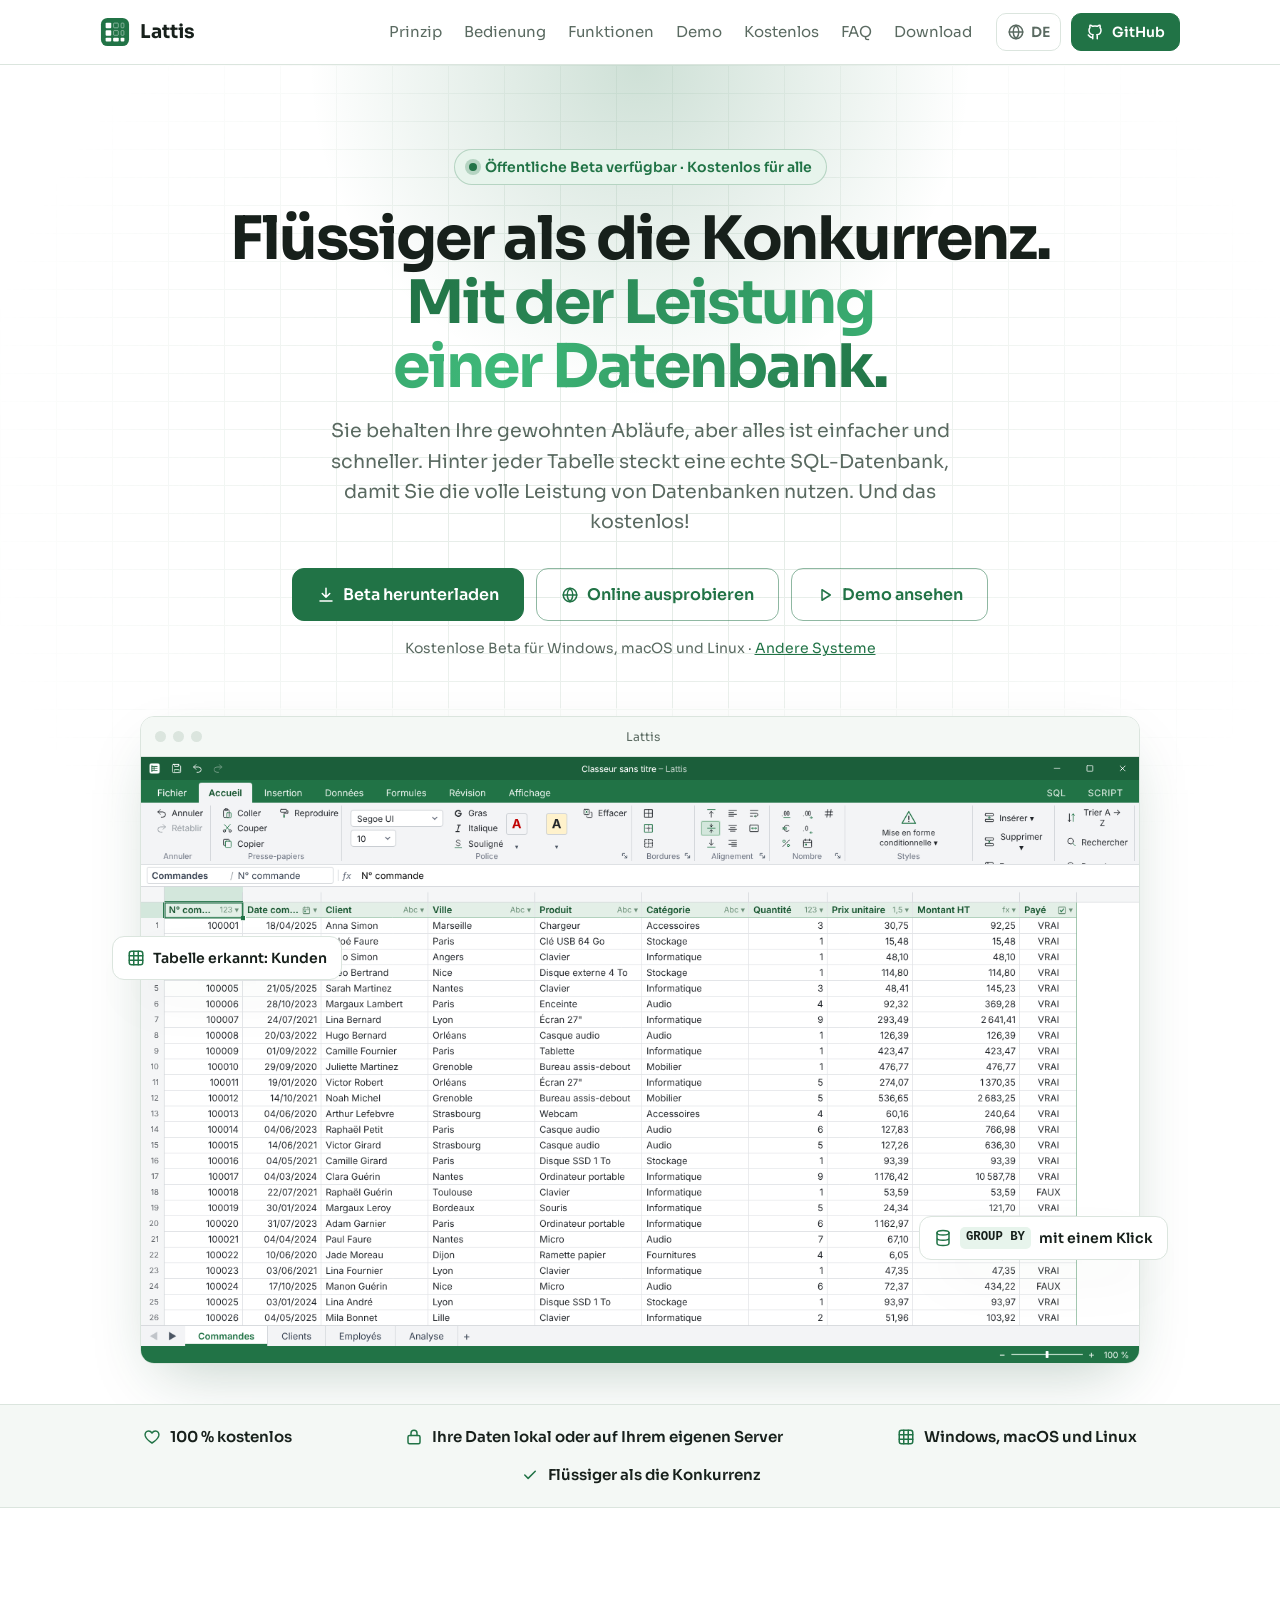
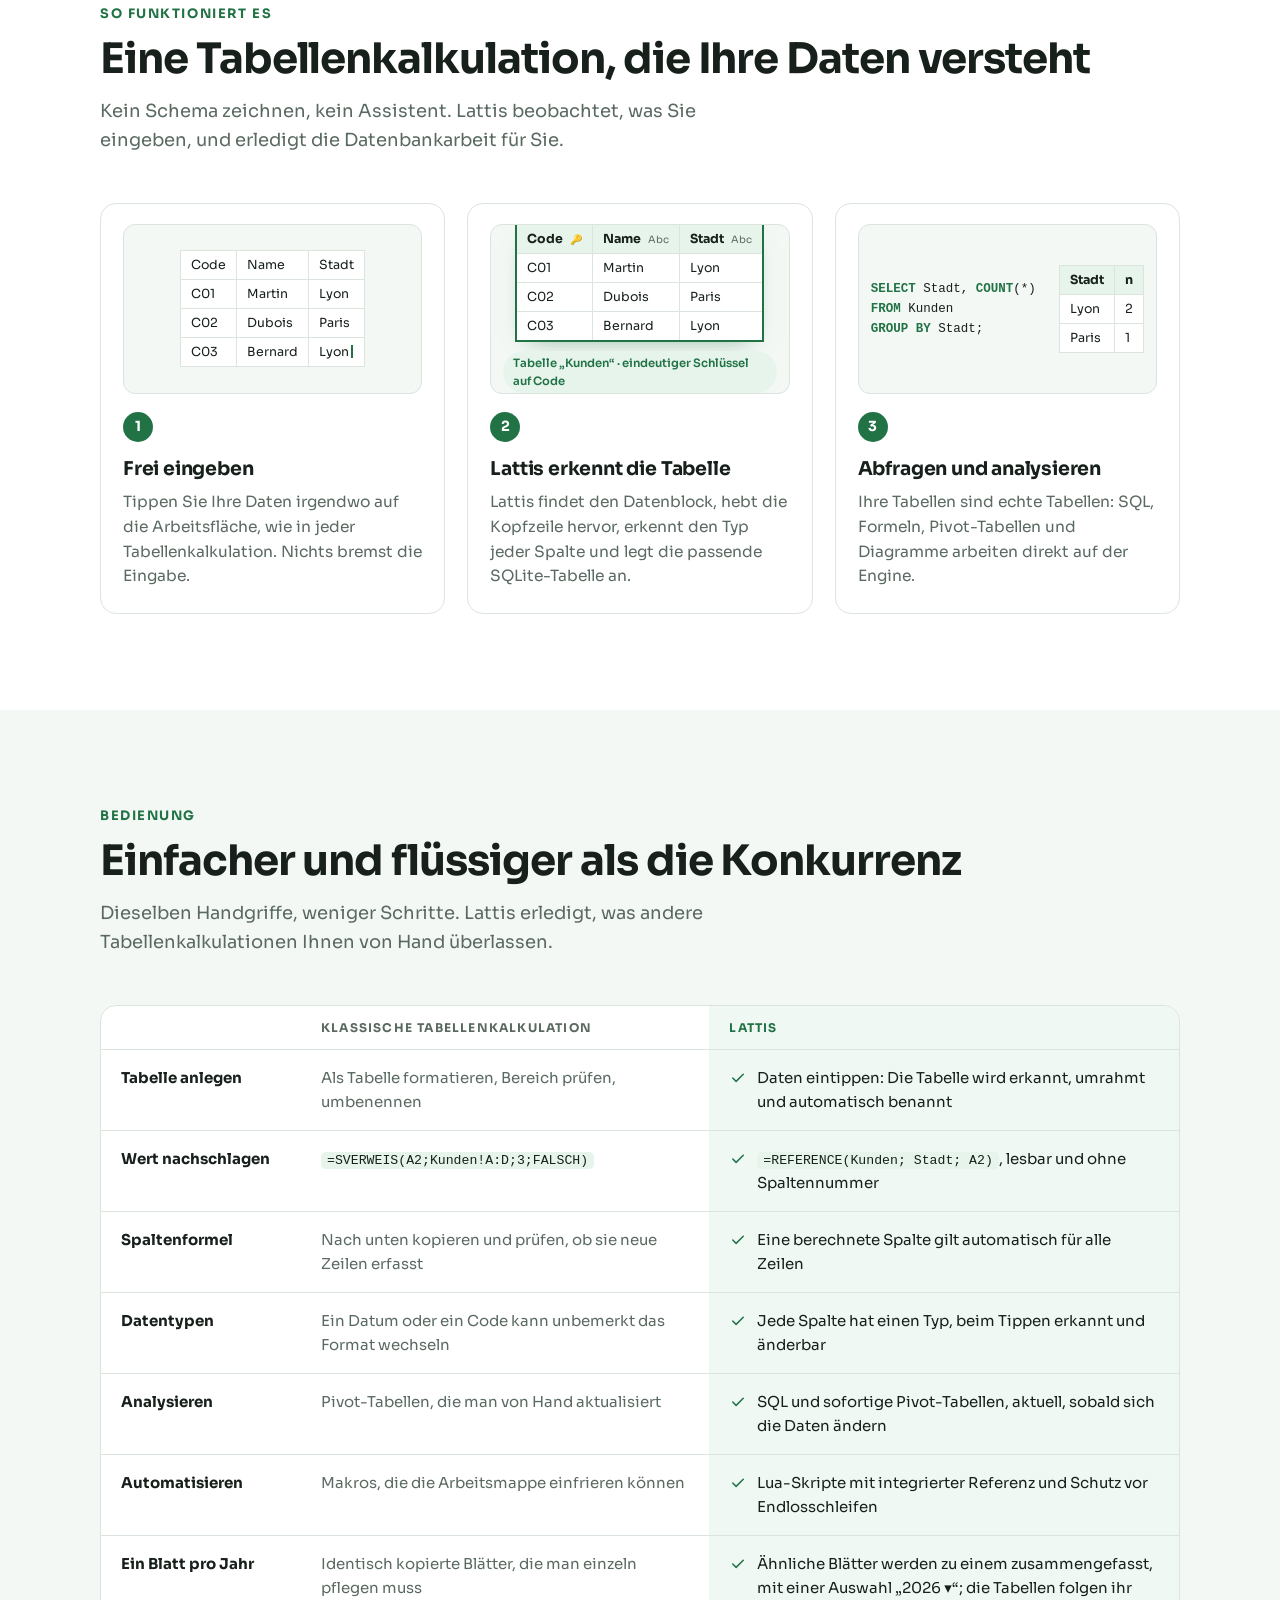
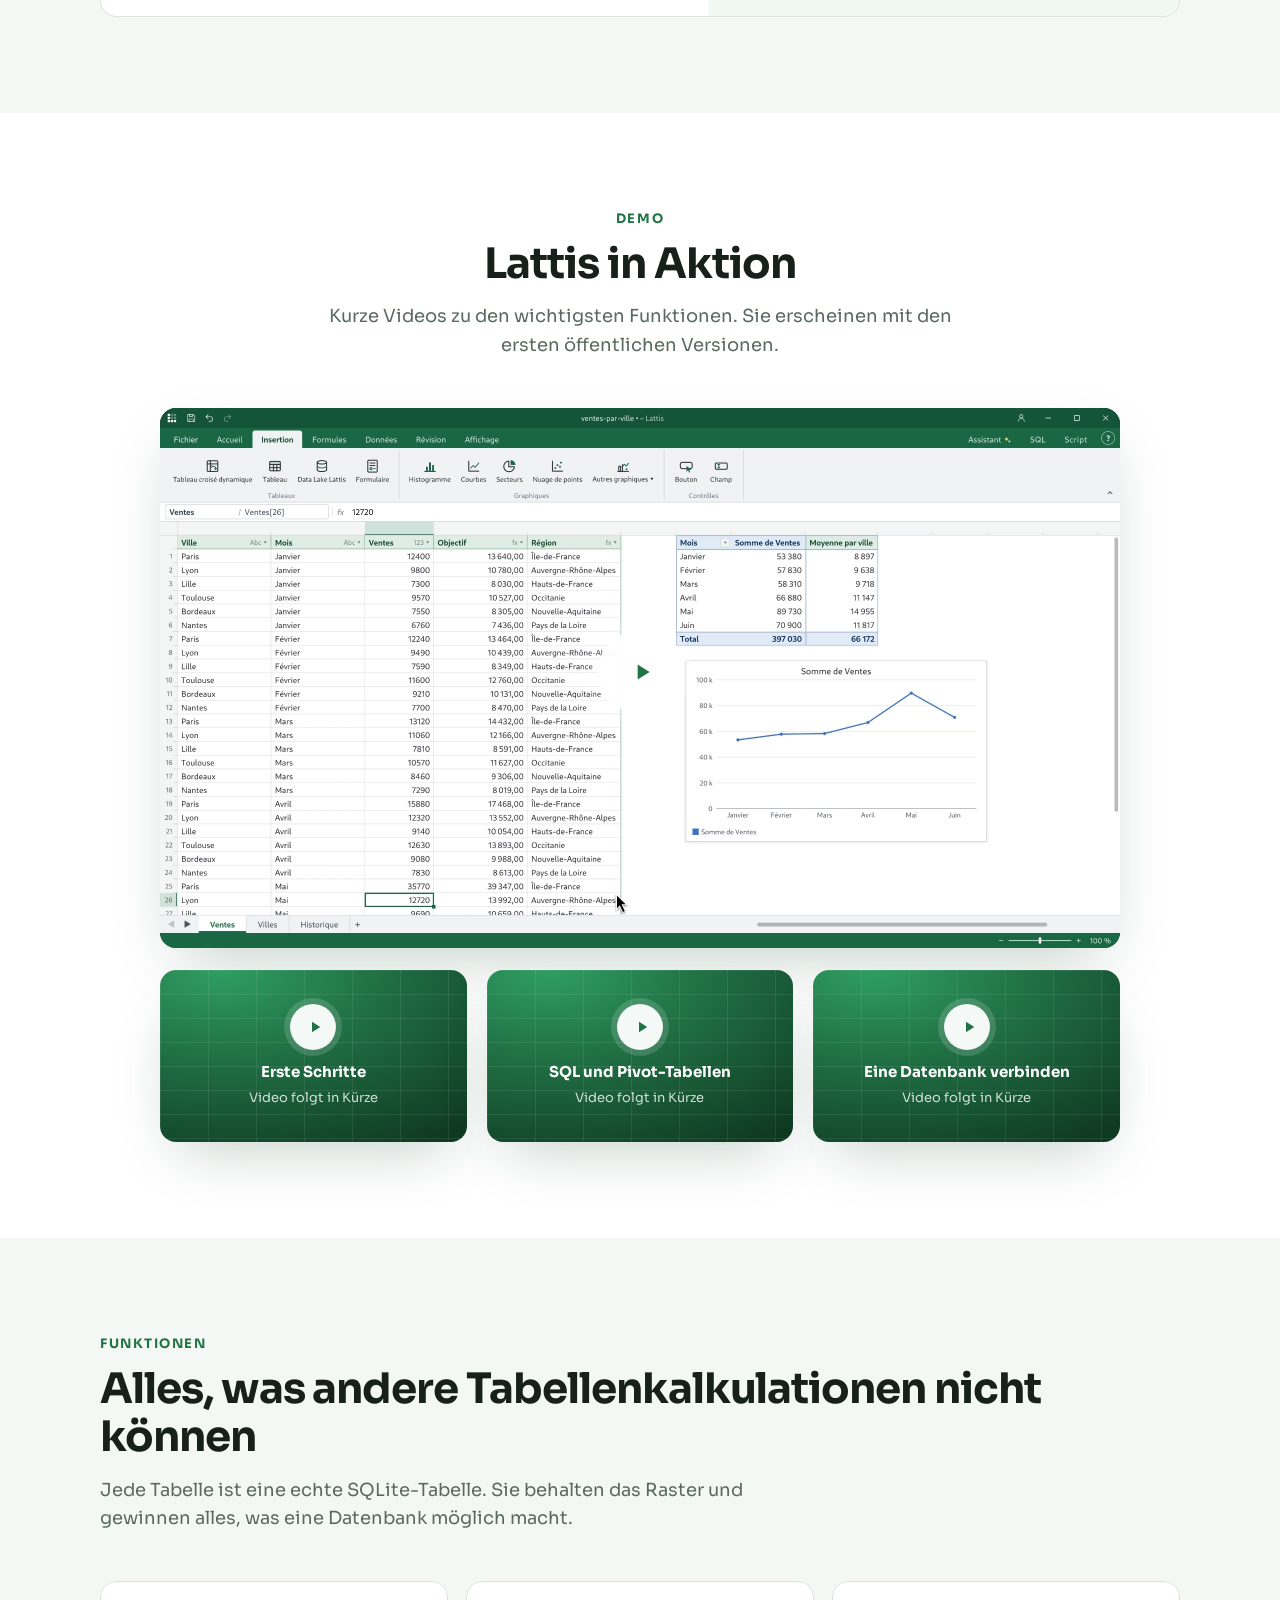
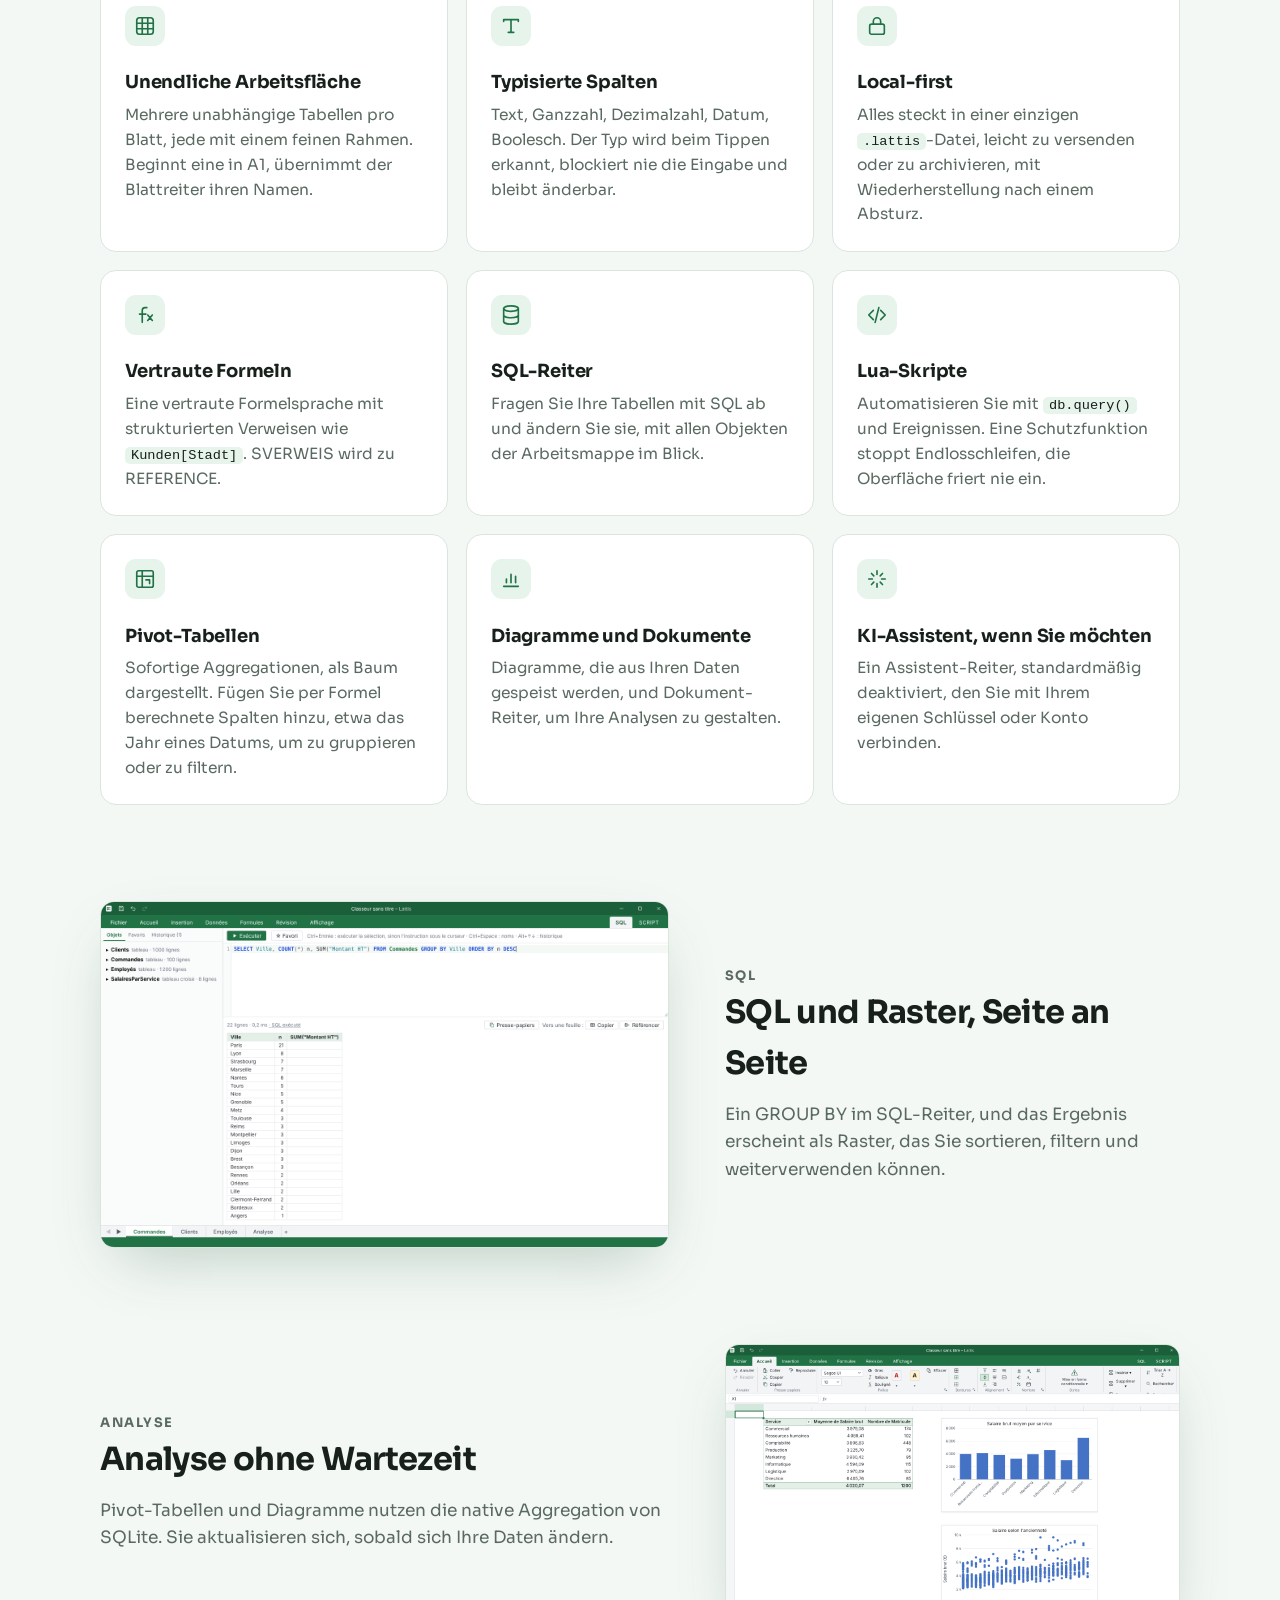
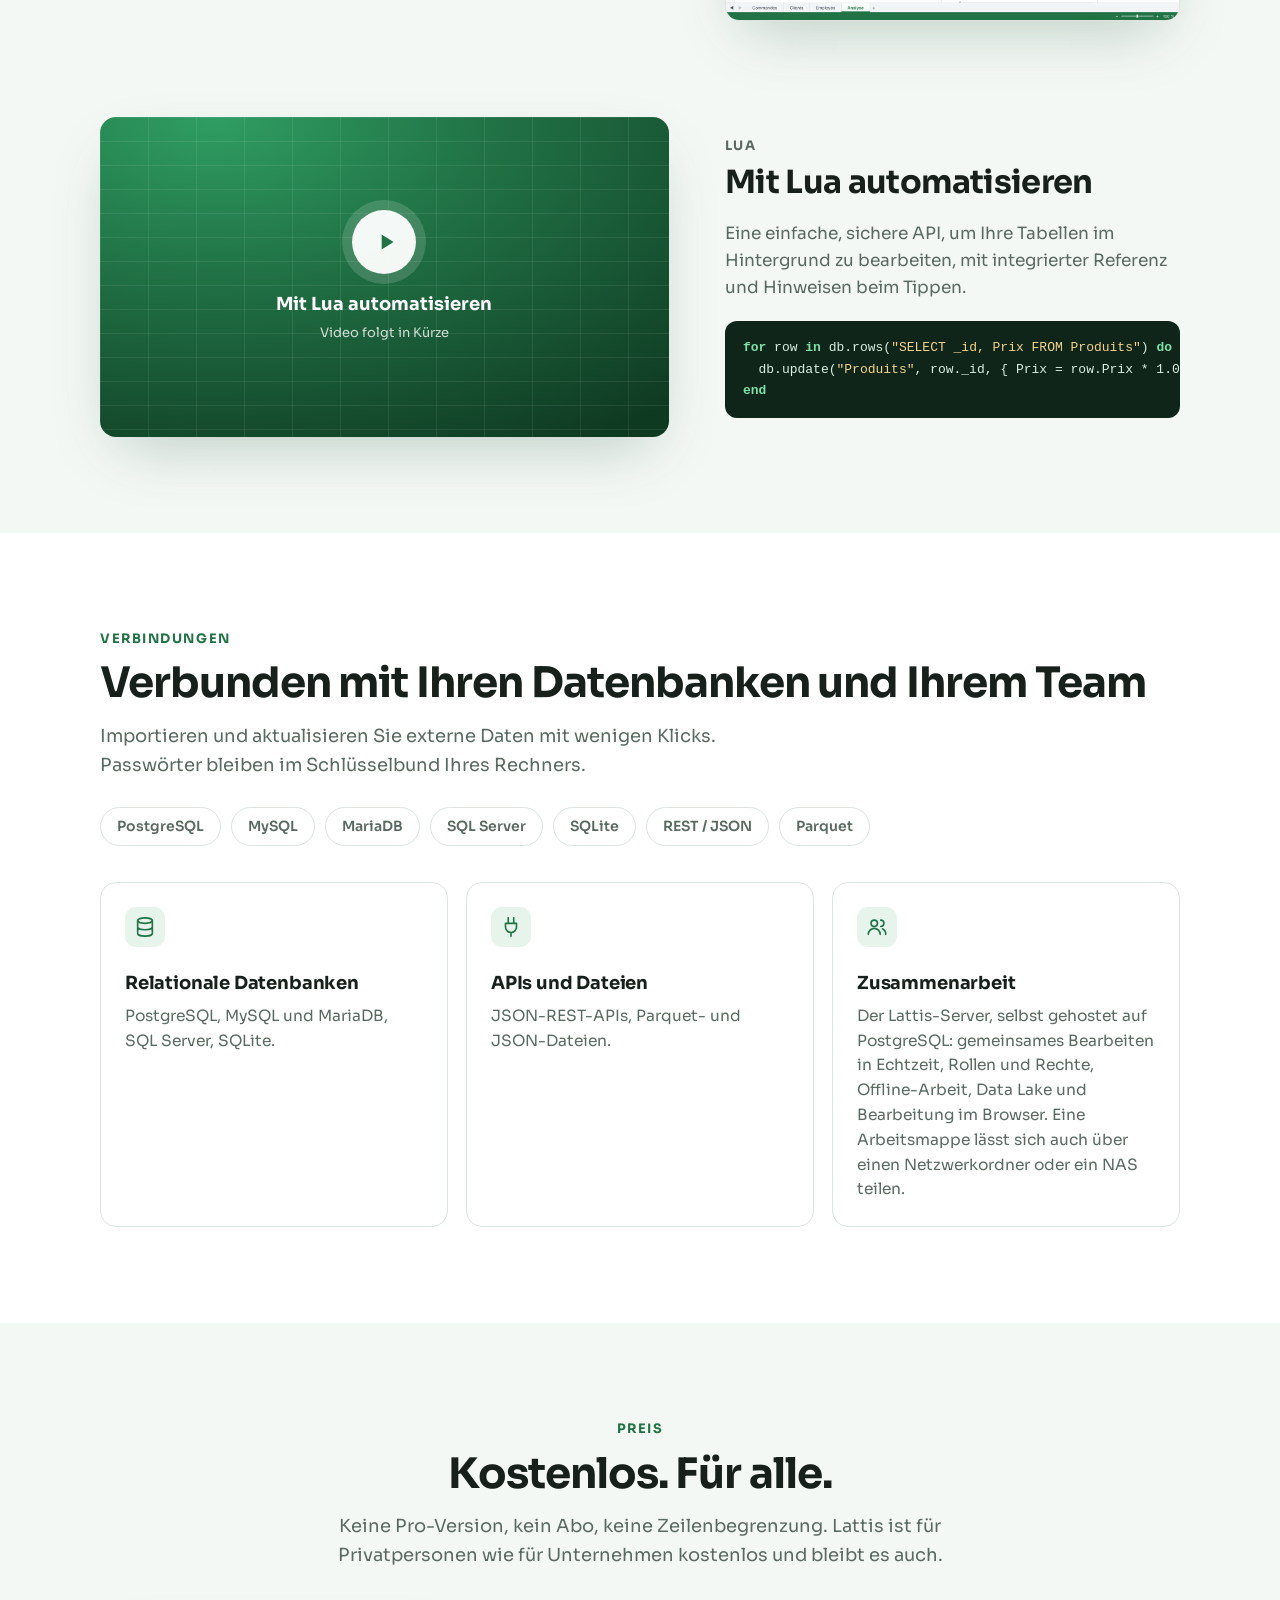
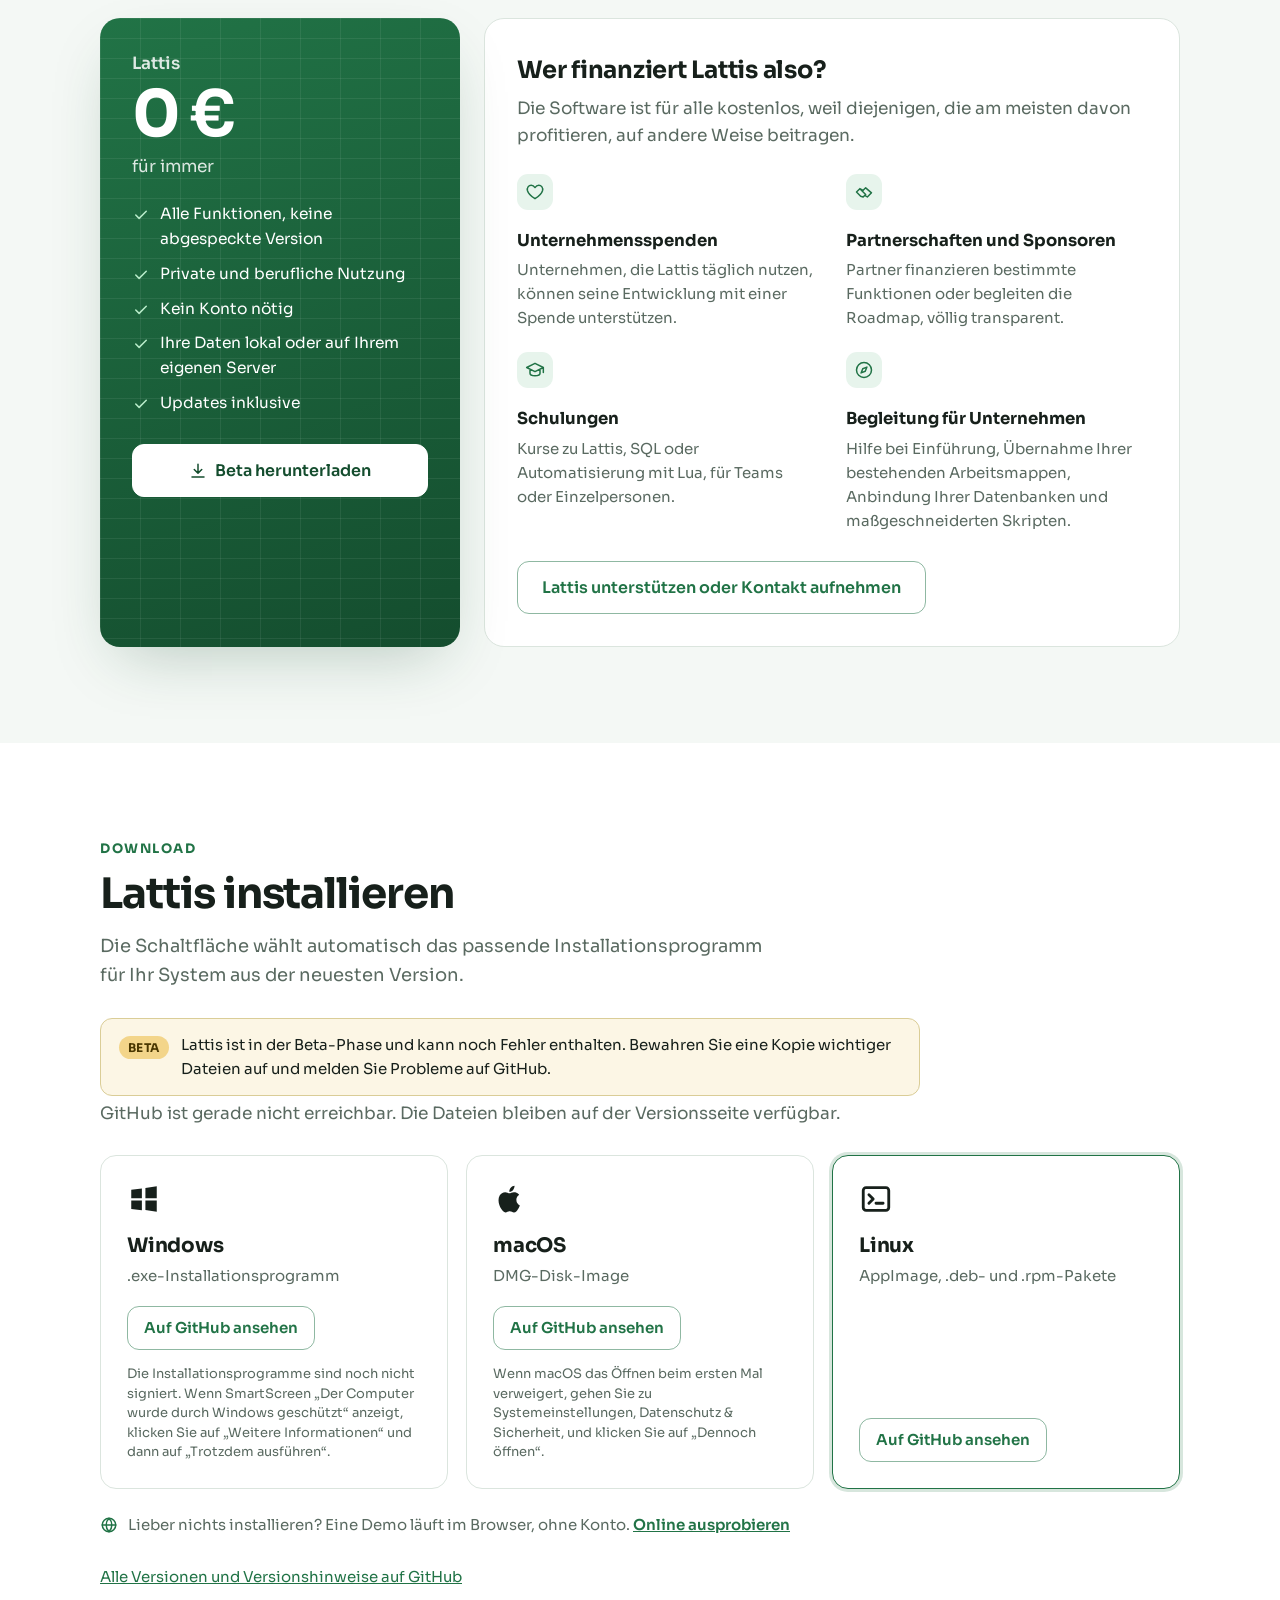
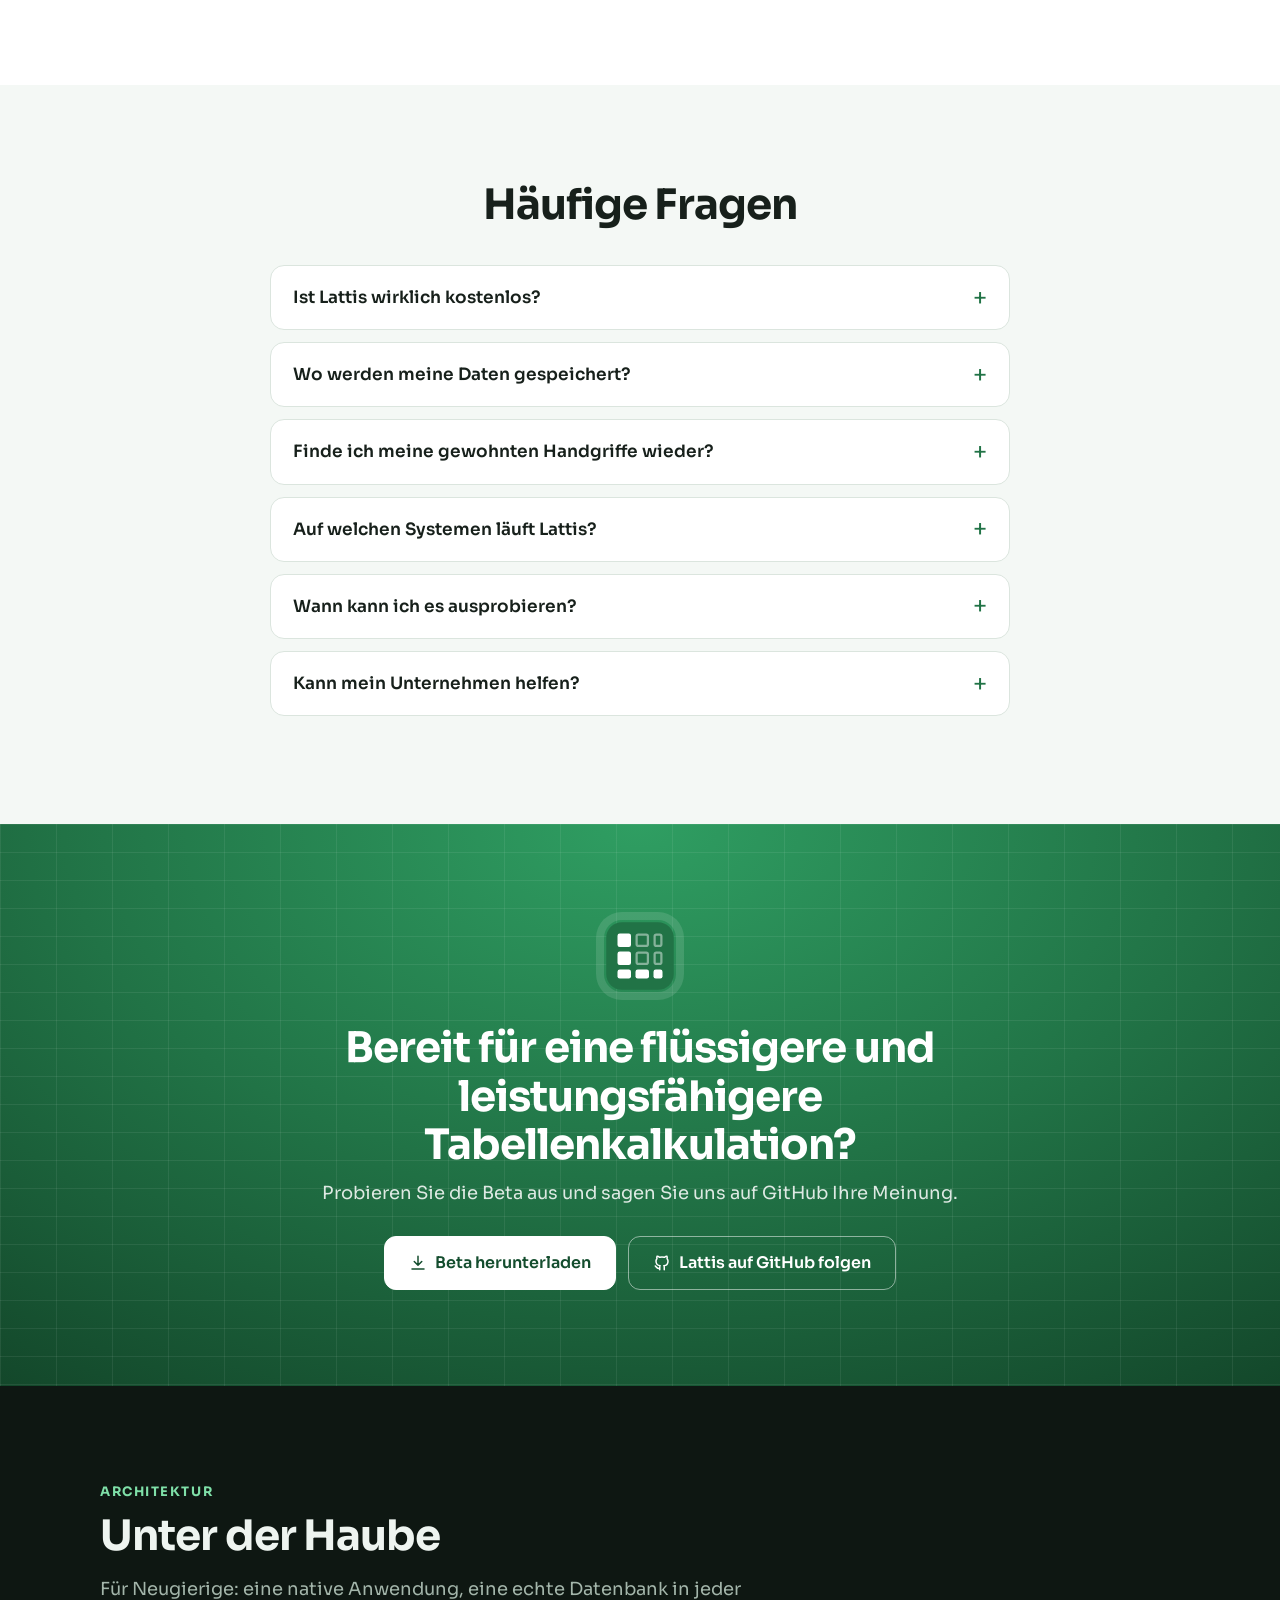
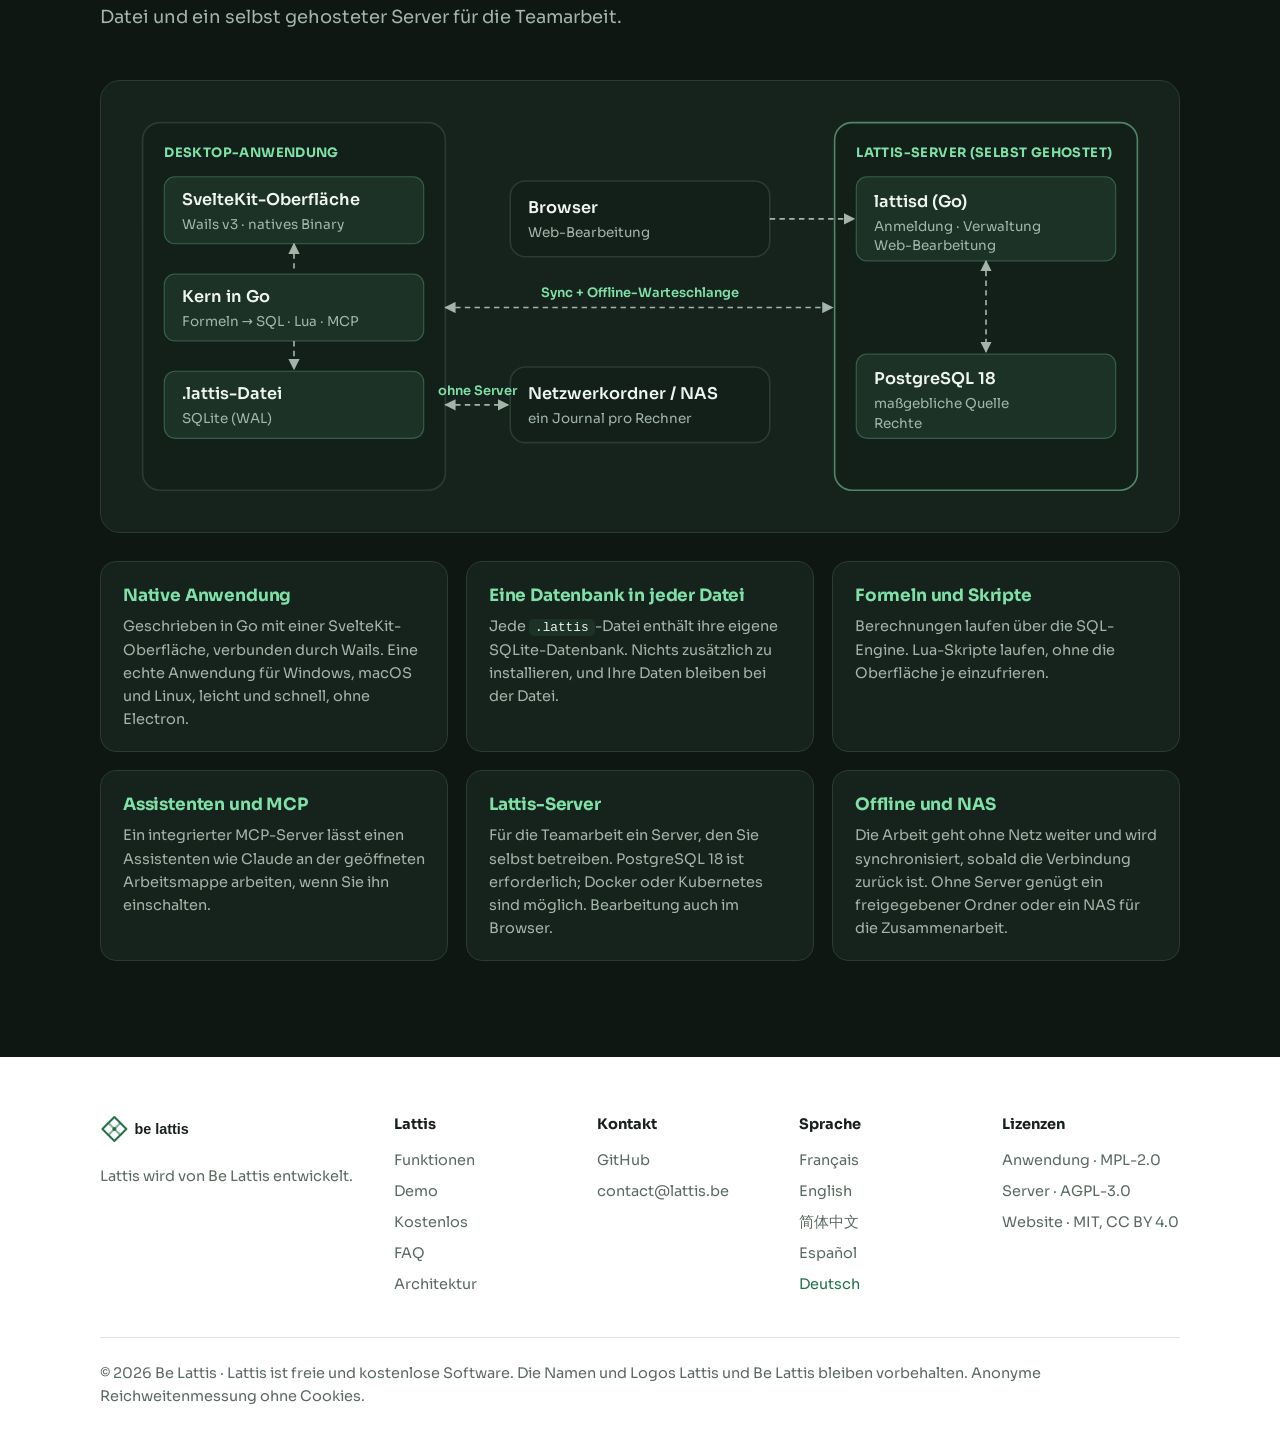
==== commit ffef85c8: "Lien vers la démo en ligne (main.lattis.be/demo) dans l'accroche et la section Télécharger Co-Author" ====
--- a/de/index.html
+++ b/de/index.html
@@ -73,6 +73,7 @@
 <p class="sub">Sie behalten Ihre gewohnten Abläufe, aber alles ist einfacher und schneller. Hinter jeder Tabelle steckt eine echte SQL-Datenbank, damit Sie die volle Leistung von Datenbanken nutzen. Und das kostenlos!</p>
 <div class="ctas">
 <a class="btn" id="dl-hero" href="#telecharger"><svg class="ico"><use href="#i-down"/></svg><span>Beta herunterladen</span></a>
+<a class="btn ghost" href="https://main.lattis.be/demo/"><svg class="ico"><use href="#i-globe"/></svg>Online ausprobieren</a>
 <a class="btn ghost" href="#demo"><svg class="ico"><use href="#i-play"/></svg>Demo ansehen</a>
 </div>
 <p class="dlnote" id="dl-note">Kostenlose Beta für Windows, macOS und Linux · <a href="#telecharger">Andere Systeme</a></p>
@@ -245,6 +246,7 @@
 <div class="os" data-os="mac"><svg class="osi"><use href="#i-apple"/></svg><h3>macOS</h3><p>DMG-Disk-Image</p><div class="files" data-ext="dmg,pkg"></div><p class="hint">Wenn macOS das Öffnen beim ersten Mal verweigert, gehen Sie zu Systemeinstellungen, Datenschutz & Sicherheit, und klicken Sie auf „Dennoch öffnen“.</p></div>
 <div class="os" data-os="linux"><svg class="osi"><use href="#i-linux"/></svg><h3>Linux</h3><p>AppImage, .deb- und .rpm-Pakete</p><div class="files" data-ext="AppImage,deb,rpm"></div></div>
 </div>
+<p class="tryline"><svg class="ico"><use href="#i-globe"/></svg><span>Lieber nichts installieren? Eine Demo läuft im Browser, ohne Konto. <a href="https://main.lattis.be/demo/">Online ausprobieren</a></span></p>
 <p class="allrel"><a href="https://github.com/Be-Lattis/lattis-app/releases">Alle Versionen und Versionshinweise auf GitHub</a><a id="dl-sums" hidden>SHA-256-Prüfsummen</a></p>
 </div></section>
 
--- a/style.css
+++ b/style.css
@@ -343,3 +343,6 @@
 .video.yt .ytbtn,.video.yt iframe{position:absolute;inset:0;width:100%;height:100%;border:0;display:flex;align-items:center;justify-content:center}
 .video.yt img{position:absolute;inset:0;width:100%;height:100%;object-fit:cover}
 .video.yt .play{position:relative;z-index:1}
+.tryline{display:flex;gap:10px;align-items:flex-start;margin:24px 0 0;font-size:15px;color:var(--mut)}
+.tryline .ico{color:var(--accent);margin-top:3px}
+.tryline a{font-weight:600}
